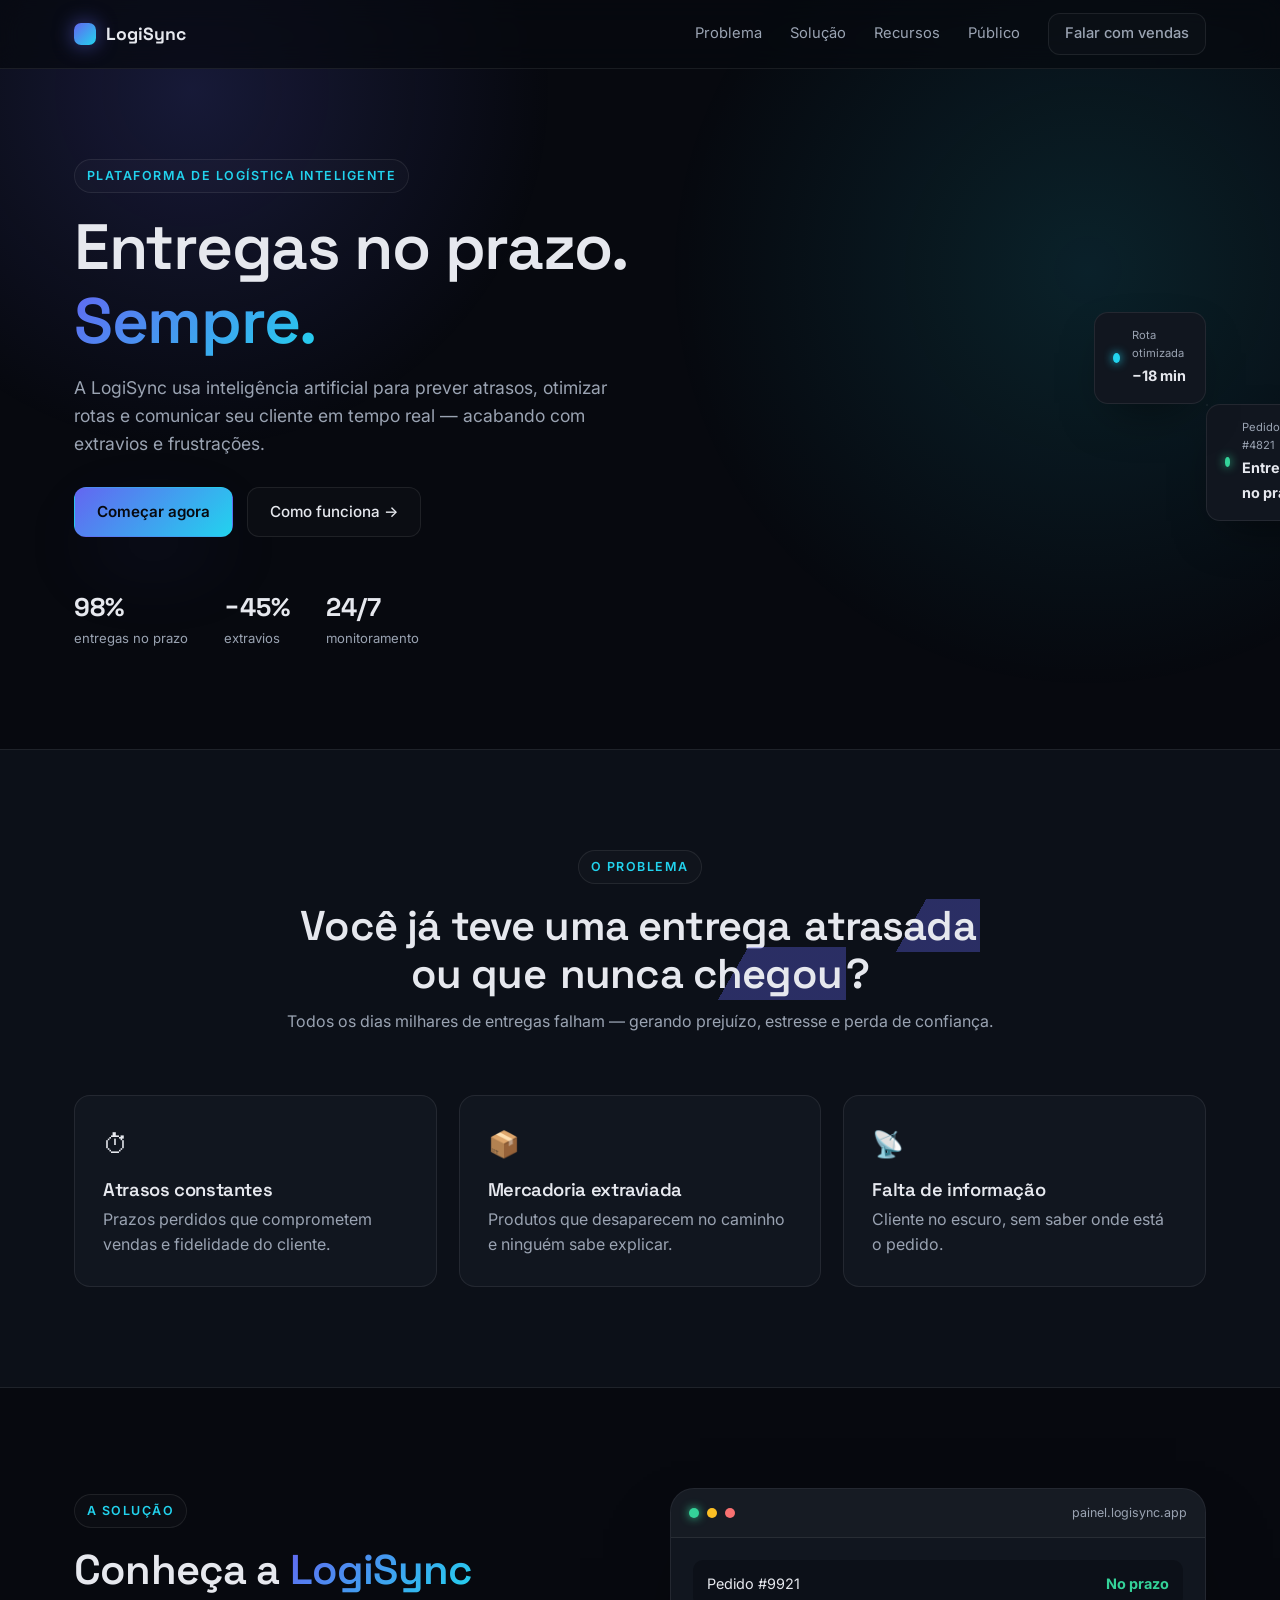
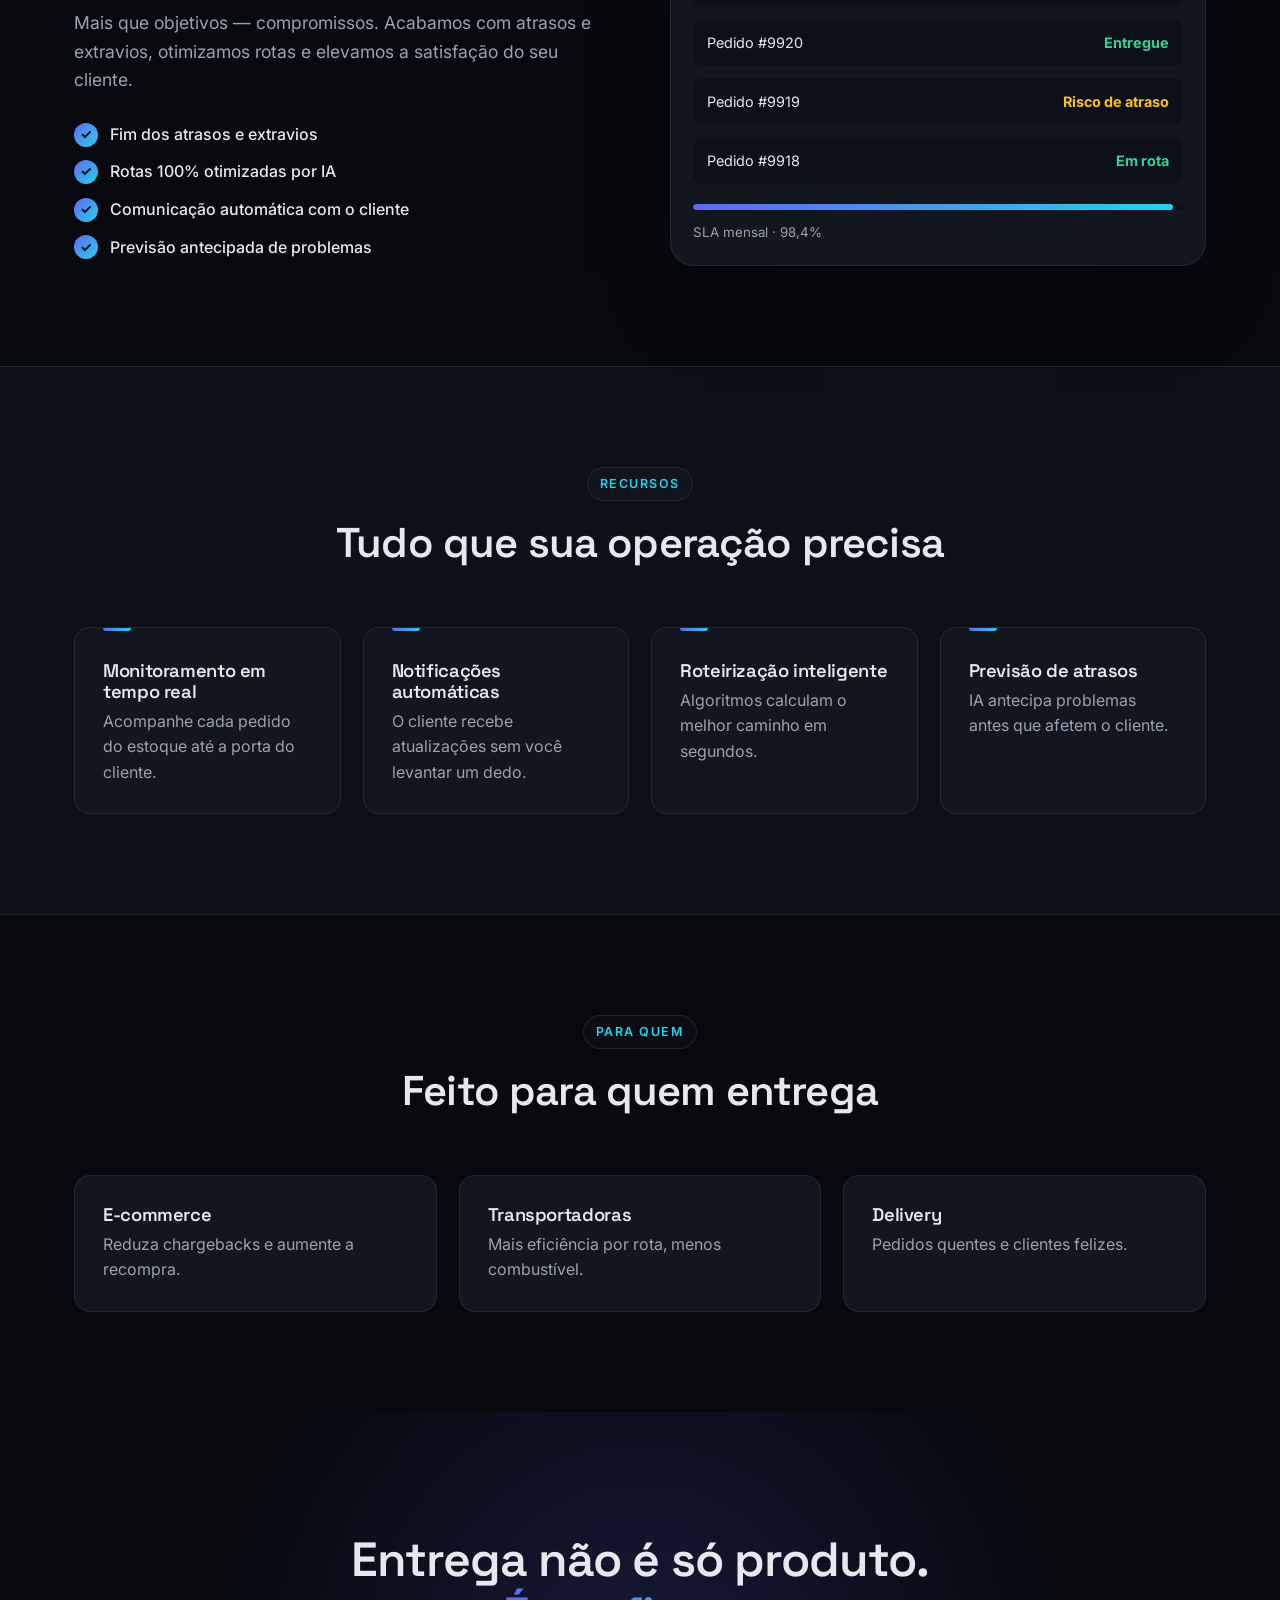
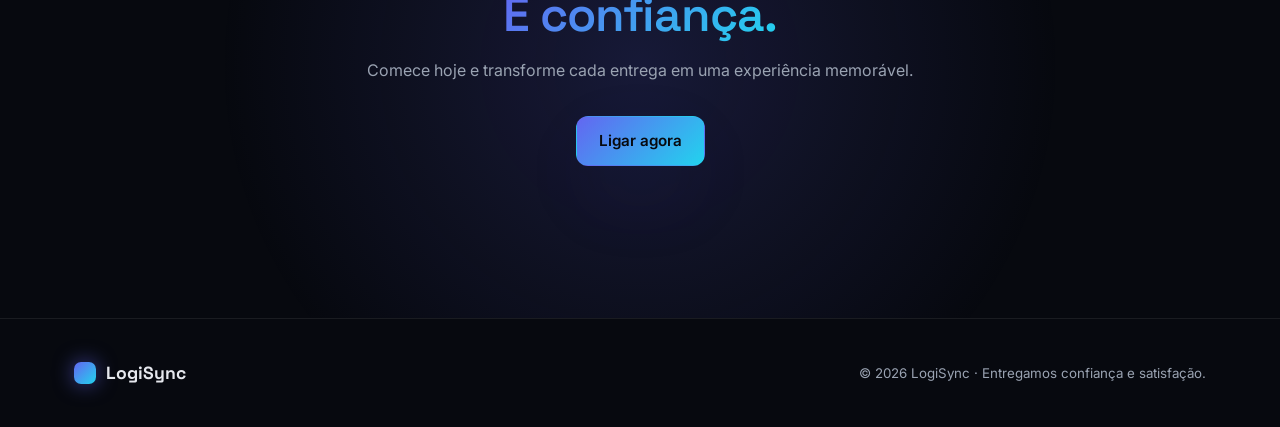
==== index.html @ 715f3637 "Trabalho do Dacio" ====
<!DOCTYPE html>
<html lang="pt-BR">
<head>
<meta charset="UTF-8" />
<meta name="viewport" content="width=device-width, initial-scale=1.0" />
<title>LogiSync — Entregas com confiança e satisfação</title>
<meta name="description" content="LogiSync usa IA para prever atrasos, otimizar rotas e manter você informado em tempo real. Entregamos mais que produtos: entregamos confiança." />
<link rel="preconnect" href="https://fonts.googleapis.com">
<link rel="preconnect" href="https://fonts.gstatic.com" crossorigin>
<link href="https://fonts.googleapis.com/css2?family=Inter:wght@400;500;600&family=Space+Grotesk:wght@500;600;700&display=swap" rel="stylesheet">
<link rel="stylesheet" href="styles.css" />
</head>
<body>
  <header class="nav">
    <div class="container nav__inner">
      <a href="#" class="logo">
        <span class="logo__mark"></span>
        <span>LogiSync</span>
      </a>
      <nav class="nav__links">
        <a href="#problema">Problema</a>
        <a href="#solucao">Solução</a>
        <a href="#recursos">Recursos</a>
        <a href="#publico">Público</a>
        <a href="#contato" class="btn btn--ghost">Falar com vendas</a>
      </nav>
    </div>
  </header>

  <main>
    <section class="hero">
      <div class="container hero__grid">
        <div class="hero__content reveal">
          <span class="eyebrow">Plataforma de logística inteligente</span>
          <h1>Entregas no prazo. <span class="gradient-text">Sempre.</span></h1>
          <p class="lead">A LogiSync usa inteligência artificial para prever atrasos, otimizar rotas e comunicar seu cliente em tempo real — acabando com extravios e frustrações.</p>
          <div class="hero__cta">
            <a href="#contato" class="btn btn--primary">Começar agora</a>
            <a href="#solucao" class="btn btn--ghost">Como funciona →</a>
          </div>
          <div class="hero__stats">
            <div><strong>98%</strong><span>entregas no prazo</span></div>
            <div><strong>−45%</strong><span>extravios</span></div>
            <div><strong>24/7</strong><span>monitoramento</span></div>
          </div>
        </div>
        <div class="hero__visual reveal">
          <div class="card-float card-float--1">
            <div class="dot dot--green"></div>
            <div>
              <small>Pedido #4821</small>
              <strong>Entregue no prazo</strong>
            </div>
          </div>
          <div class="card-float card-float--2">
            <div class="dot dot--blue pulse"></div>
            <div>
              <small>Rota otimizada</small>
              <strong>−18 min</strong>
            </div>
          </div>
          <div class="map">
            <svg viewBox="0 0 400 400" aria-hidden="true">
              <defs>
                <linearGradient id="rg" x1="0" x2="1">
                  <stop offset="0" stop-color="#6366f1"/>
                  <stop offset="1" stop-color="#22d3ee"/>
                </linearGradient>
              </defs>
              <path d="M40 320 Q120 260 180 280 T360 80" fill="none" stroke="url(#rg)" stroke-width="3" stroke-dasharray="6 6"/>
              <circle cx="40" cy="320" r="8" fill="#22d3ee"/>
              <circle cx="360" cy="80" r="10" fill="#6366f1"/>
              <circle cx="180" cy="280" r="6" fill="#f1f5f9"/>
            </svg>
          </div>
        </div>
      </div>
    </section>

    <section id="problema" class="section section--alt">
      <div class="container">
        <div class="section__head reveal">
          <span class="eyebrow">O problema</span>
          <h2>Você já teve uma entrega <em>atrasada</em> ou que <em>nunca chegou</em>?</h2>
          <p>Todos os dias milhares de entregas falham — gerando prejuízo, estresse e perda de confiança.</p>
        </div>
        <div class="grid grid--3">
          <article class="tile reveal">
            <div class="tile__icon">⏱</div>
            <h3>Atrasos constantes</h3>
            <p>Prazos perdidos que comprometem vendas e fidelidade do cliente.</p>
          </article>
          <article class="tile reveal">
            <div class="tile__icon">📦</div>
            <h3>Mercadoria extraviada</h3>
            <p>Produtos que desaparecem no caminho e ninguém sabe explicar.</p>
          </article>
          <article class="tile reveal">
            <div class="tile__icon">📡</div>
            <h3>Falta de informação</h3>
            <p>Cliente no escuro, sem saber onde está o pedido.</p>
          </article>
        </div>
      </div>
    </section>

    <section id="solucao" class="section">
      <div class="container solution">
        <div class="reveal">
          <span class="eyebrow">A solução</span>
          <h2>Conheça a <span class="gradient-text">LogiSync</span></h2>
          <p class="lead">Mais que objetivos — compromissos. Acabamos com atrasos e extravios, otimizamos rotas e elevamos a satisfação do seu cliente.</p>
          <ul class="checklist">
            <li>Fim dos atrasos e extravios</li>
            <li>Rotas 100% otimizadas por IA</li>
            <li>Comunicação automática com o cliente</li>
            <li>Previsão antecipada de problemas</li>
          </ul>
        </div>
        <div class="solution__panel reveal">
          <div class="panel-header">
            <span class="dot dot--green"></span>
            <span class="dot dot--yellow"></span>
            <span class="dot dot--red"></span>
            <small>painel.logisync.app</small>
          </div>
          <div class="panel-body">
            <div class="panel-row"><span>Pedido #9921</span><b class="ok">No prazo</b></div>
            <div class="panel-row"><span>Pedido #9920</span><b class="ok">Entregue</b></div>
            <div class="panel-row"><span>Pedido #9919</span><b class="warn">Risco de atraso</b></div>
            <div class="panel-row"><span>Pedido #9918</span><b class="ok">Em rota</b></div>
            <div class="panel-bar"><div class="panel-bar__fill"></div></div>
            <small class="panel-foot">SLA mensal · 98,4%</small>
          </div>
        </div>
      </div>
    </section>

    <section id="recursos" class="section section--alt">
      <div class="container">
        <div class="section__head reveal">
          <span class="eyebrow">Recursos</span>
          <h2>Tudo que sua operação precisa</h2>
        </div>
        <div class="grid grid--4">
          <article class="feature reveal">
            <h3>Monitoramento em tempo real</h3>
            <p>Acompanhe cada pedido do estoque até a porta do cliente.</p>
          </article>
          <article class="feature reveal">
            <h3>Notificações automáticas</h3>
            <p>O cliente recebe atualizações sem você levantar um dedo.</p>
          </article>
          <article class="feature reveal">
            <h3>Roteirização inteligente</h3>
            <p>Algoritmos calculam o melhor caminho em segundos.</p>
          </article>
          <article class="feature reveal">
            <h3>Previsão de atrasos</h3>
            <p>IA antecipa problemas antes que afetem o cliente.</p>
          </article>
        </div>
      </div>
    </section>

    <section id="publico" class="section">
      <div class="container">
        <div class="section__head reveal">
          <span class="eyebrow">Para quem</span>
          <h2>Feito para quem entrega</h2>
        </div>
        <div class="grid grid--3">
          <div class="audience reveal"><h3>E-commerce</h3><p>Reduza chargebacks e aumente a recompra.</p></div>
          <div class="audience reveal"><h3>Transportadoras</h3><p>Mais eficiência por rota, menos combustível.</p></div>
          <div class="audience reveal"><h3>Delivery</h3><p>Pedidos quentes e clientes felizes.</p></div>
        </div>
      </div>
    </section>

    <section id="contato" class="cta">
      <div class="container cta__inner reveal">
        <h2>Entrega não é só produto.<br/><span class="gradient-text">É confiança.</span></h2>
        <p>Comece hoje e transforme cada entrega em uma experiência memorável.</p>
        <a href="https://wa.me/5544988320426" class="btn btn--primary">Ligar agora</a>
        <small id="formMsg" class="form-msg"></small>
      </div>
    </section>
  </main>

  <footer class="footer">
    <div class="container footer__inner">
      <div class="logo"><span class="logo__mark"></span><span>LogiSync</span></div>
      <small>© 2026 LogiSync · Entregamos confiança e satisfação.</small>
    </div>
  </footer>

  <script src="script.js"></script>
</body>
</html>
---- styles.css ----
:root {
  --bg: #07090f;
  --bg-soft: #0c1018;
  --surface: #11161f;
  --border: rgba(255,255,255,0.08);
  --text: #e6e8ee;
  --text-muted: #9aa3b2;
  --primary: #6366f1;
  --primary-2: #22d3ee;
  --success: #34d399;
  --warn: #fbbf24;
  --danger: #f87171;
  --grad: linear-gradient(135deg, #6366f1 0%, #22d3ee 100%);
  --shadow-lg: 0 30px 80px -20px rgba(99,102,241,0.35);
  --radius: 16px;
  --radius-lg: 24px;
}

* { box-sizing: border-box; margin: 0; padding: 0; }
html { scroll-behavior: smooth; }
body {
  font-family: 'Inter', system-ui, sans-serif;
  background: var(--bg);
  color: var(--text);
  line-height: 1.6;
  -webkit-font-smoothing: antialiased;
  overflow-x: hidden;
}
body::before {
  content: ""; position: fixed; inset: 0; z-index: -1; pointer-events: none;
  background:
    radial-gradient(600px circle at 15% 10%, rgba(99,102,241,0.18), transparent 60%),
    radial-gradient(700px circle at 85% 30%, rgba(34,211,238,0.12), transparent 60%);
}

.container { max-width: 1180px; margin: 0 auto; padding: 0 24px; }

h1, h2, h3 { font-family: 'Space Grotesk', sans-serif; font-weight: 600; letter-spacing: -0.02em; line-height: 1.15; }
h1 { font-size: clamp(2.4rem, 5.5vw, 4rem); }
h2 { font-size: clamp(1.8rem, 3.6vw, 2.6rem); margin-bottom: 0.5rem; }
h3 { font-size: 1.15rem; margin-bottom: 0.4rem; }
p { color: var(--text-muted); }
em { font-style: normal; background: linear-gradient(120deg, transparent 60%, rgba(99,102,241,0.35) 60%); padding: 0 4px; }

.gradient-text {
  background: var(--grad); -webkit-background-clip: text; background-clip: text; color: transparent;
}

.eyebrow {
  display: inline-block; font-size: 0.78rem; font-weight: 600; letter-spacing: 0.12em; text-transform: uppercase;
  color: var(--primary-2); padding: 6px 12px; border: 1px solid var(--border); border-radius: 999px; margin-bottom: 18px;
  background: rgba(255,255,255,0.02);
}

.lead { font-size: 1.1rem; color: var(--text-muted); margin: 1rem 0 1.75rem; max-width: 540px; }

/* Buttons */
.btn {
  display: inline-flex; align-items: center; gap: 8px; padding: 12px 22px;
  border-radius: 12px; font-weight: 500; font-size: 0.95rem; text-decoration: none;
  border: 1px solid transparent; cursor: pointer; transition: all .25s ease;
  font-family: inherit;
}
.btn--primary { background: var(--grad); color: #07090f; font-weight: 600; box-shadow: var(--shadow-lg); }
.btn--primary:hover { transform: translateY(-2px); box-shadow: 0 35px 90px -20px rgba(99,102,241,0.55); }
.btn--ghost { color: var(--text); border-color: var(--border); background: rgba(255,255,255,0.02); }
.btn--ghost:hover { border-color: var(--primary); color: var(--primary-2); }

/* Nav */
.nav {
  position: sticky; top: 0; z-index: 50;
  backdrop-filter: blur(14px); -webkit-backdrop-filter: blur(14px);
  background: rgba(7,9,15,0.7); border-bottom: 1px solid var(--border);
}
.nav__inner { display: flex; align-items: center; justify-content: space-between; height: 68px; }
.logo { display: flex; align-items: center; gap: 10px; font-family: 'Space Grotesk', sans-serif; font-weight: 700; color: var(--text); text-decoration: none; font-size: 1.1rem; }
.logo__mark { width: 22px; height: 22px; border-radius: 7px; background: var(--grad); box-shadow: 0 0 20px rgba(99,102,241,0.6); }
.nav__links { display: flex; align-items: center; gap: 28px; }
.nav__links a { color: var(--text-muted); text-decoration: none; font-size: 0.92rem; transition: color .2s; }
.nav__links a:hover { color: var(--text); }
.nav__links .btn { padding: 8px 16px; }
@media (max-width: 760px) { .nav__links a:not(.btn) { display: none; } }

/* Hero */
.hero { padding: 90px 0 100px; }
.hero__grid { display: grid; grid-template-columns: 1.1fr 1fr; gap: 60px; align-items: center; }
.hero__cta { display: flex; gap: 14px; flex-wrap: wrap; margin-bottom: 50px; }
.hero__stats { display: flex; gap: 36px; flex-wrap: wrap; }
.hero__stats > div { display: flex; flex-direction: column; }
.hero__stats strong { font-family: 'Space Grotesk', sans-serif; font-size: 1.6rem; color: var(--text); }
.hero__stats span { font-size: 0.82rem; color: var(--text-muted); }

.hero__visual { position: relative; aspect-ratio: 1; max-width: 460px; margin-left: auto; }
.map {
  position: absolute; inset: 0; border-radius: var(--radius-lg);
  background: linear-gradient(160deg, rgba(99,102,241,0.08), rgba(34,211,238,0.04));
  border: 1px solid var(--border); overflow: hidden;
  display: grid; place-items: center;
}
.map svg { width: 88%; height: 88%; }
.card-float {
  position: absolute; z-index: 2; display: flex; align-items: center; gap: 12px;
  background: var(--surface); border: 1px solid var(--border); padding: 14px 18px;
  border-radius: 14px; box-shadow: 0 20px 50px -20px rgba(0,0,0,0.6);
  animation: float 5s ease-in-out infinite;
}
.card-float small { display: block; font-size: 0.7rem; color: var(--text-muted); }
.card-float strong { font-size: 0.9rem; }
.card-float--1 { top: 8%; left: -8%; animation-delay: 0s; }
.card-float--2 { bottom: 12%; right: -6%; animation-delay: 1.5s; }
@keyframes float { 0%,100%{transform:translateY(0)} 50%{transform:translateY(-10px)} }

.dot { width: 10px; height: 10px; border-radius: 50%; display: inline-block; }
.dot--green { background: var(--success); box-shadow: 0 0 10px var(--success); }
.dot--blue { background: var(--primary-2); box-shadow: 0 0 10px var(--primary-2); }
.dot--yellow { background: var(--warn); }
.dot--red { background: var(--danger); }
.pulse { animation: pulse 2s infinite; }
@keyframes pulse { 0%{box-shadow:0 0 0 0 rgba(34,211,238,0.6)} 70%{box-shadow:0 0 0 12px rgba(34,211,238,0)} 100%{box-shadow:0 0 0 0 rgba(34,211,238,0)} }

@media (max-width: 880px) {
  .hero__grid { grid-template-columns: 1fr; }
  .hero__visual { margin: 0 auto; max-width: 360px; }
}

/* Sections */
.section { padding: 100px 0; }
.section--alt { background: var(--bg-soft); border-top: 1px solid var(--border); border-bottom: 1px solid var(--border); }
.section__head { text-align: center; max-width: 720px; margin: 0 auto 60px; }
.section__head p { margin-top: 12px; }

.grid { display: grid; gap: 22px; }
.grid--3 { grid-template-columns: repeat(3, 1fr); }
.grid--4 { grid-template-columns: repeat(4, 1fr); }
@media (max-width: 880px) { .grid--3, .grid--4 { grid-template-columns: 1fr 1fr; } }
@media (max-width: 560px) { .grid--3, .grid--4 { grid-template-columns: 1fr; } }

.tile, .feature, .audience {
  background: var(--surface); border: 1px solid var(--border); border-radius: var(--radius);
  padding: 28px; transition: all .3s ease; position: relative; overflow: hidden;
}
.tile:hover, .feature:hover, .audience:hover {
  transform: translateY(-4px); border-color: rgba(99,102,241,0.4);
  box-shadow: 0 20px 50px -25px rgba(99,102,241,0.4);
}
.tile__icon { font-size: 1.6rem; margin-bottom: 14px; }
.feature { padding-top: 32px; }
.feature::before {
  content: ""; position: absolute; top: 0; left: 28px; width: 28px; height: 3px;
  background: var(--grad); border-radius: 0 0 4px 4px;
}

/* Solution */
.solution { display: grid; grid-template-columns: 1fr 1fr; gap: 60px; align-items: center; }
@media (max-width: 880px) { .solution { grid-template-columns: 1fr; } }
.checklist { list-style: none; margin-top: 24px; display: grid; gap: 12px; }
.checklist li {
  display: flex; align-items: center; gap: 12px; color: var(--text); font-weight: 500;
}
.checklist li::before {
  content: "✓"; width: 24px; height: 24px; border-radius: 50%;
  background: var(--grad); color: #07090f; font-weight: 700;
  display: grid; place-items: center; font-size: 0.85rem;
}

.solution__panel {
  background: var(--surface); border: 1px solid var(--border);
  border-radius: var(--radius-lg); overflow: hidden;
  box-shadow: 0 40px 80px -30px rgba(0,0,0,0.6);
}
.panel-header {
  display: flex; align-items: center; gap: 8px; padding: 14px 18px;
  background: rgba(255,255,255,0.02); border-bottom: 1px solid var(--border);
}
.panel-header small { margin-left: auto; color: var(--text-muted); font-size: 0.78rem; }
.panel-body { padding: 22px; display: grid; gap: 12px; }
.panel-row { display: flex; justify-content: space-between; padding: 12px 14px;
  background: var(--bg-soft); border-radius: 10px; font-size: 0.9rem; }
.panel-row .ok { color: var(--success); }
.panel-row .warn { color: var(--warn); }
.panel-bar { height: 6px; background: var(--bg-soft); border-radius: 4px; overflow: hidden; margin-top: 8px; }
.panel-bar__fill { width: 0; height: 100%; background: var(--grad); border-radius: 4px; transition: width 2s ease; }
.panel-bar__fill.go { width: 98%; }
.panel-foot { color: var(--text-muted); }

/* CTA */
.cta { padding: 120px 0; text-align: center; position: relative; }
.cta::before {
  content: ""; position: absolute; inset: 0; z-index: -1;
  background: radial-gradient(600px circle at 50% 50%, rgba(99,102,241,0.18), transparent 70%);
}
.cta__inner { max-width: 640px; margin: 0 auto; }
.cta h2 { font-size: clamp(2rem, 4.5vw, 3rem); }
.cta p { margin: 16px 0 32px; }
.cta__form { display: flex; gap: 10px; max-width: 480px; margin: 0 auto; flex-wrap: wrap; }
.cta__form input {
  flex: 1; min-width: 220px; padding: 14px 18px; border-radius: 12px;
  background: var(--surface); border: 1px solid var(--border); color: var(--text);
  font-family: inherit; font-size: 0.95rem; outline: none; transition: border-color .2s;
}
.cta__form input:focus { border-color: var(--primary); }
.form-msg { display: block; margin-top: 14px; min-height: 18px; }
.form-msg.ok { color: var(--success); }
.form-msg.err { color: var(--danger); }

/* Footer */
.footer { padding: 40px 0; border-top: 1px solid var(--border); }
.footer__inner { display: flex; align-items: center; justify-content: space-between; flex-wrap: wrap; gap: 14px; }
.footer small { color: var(--text-muted); }

/* Reveal */
.reveal { opacity: 0; transform: translateY(24px); transition: opacity .8s ease, transform .8s ease; }
.reveal.in { opacity: 1; transform: none; }
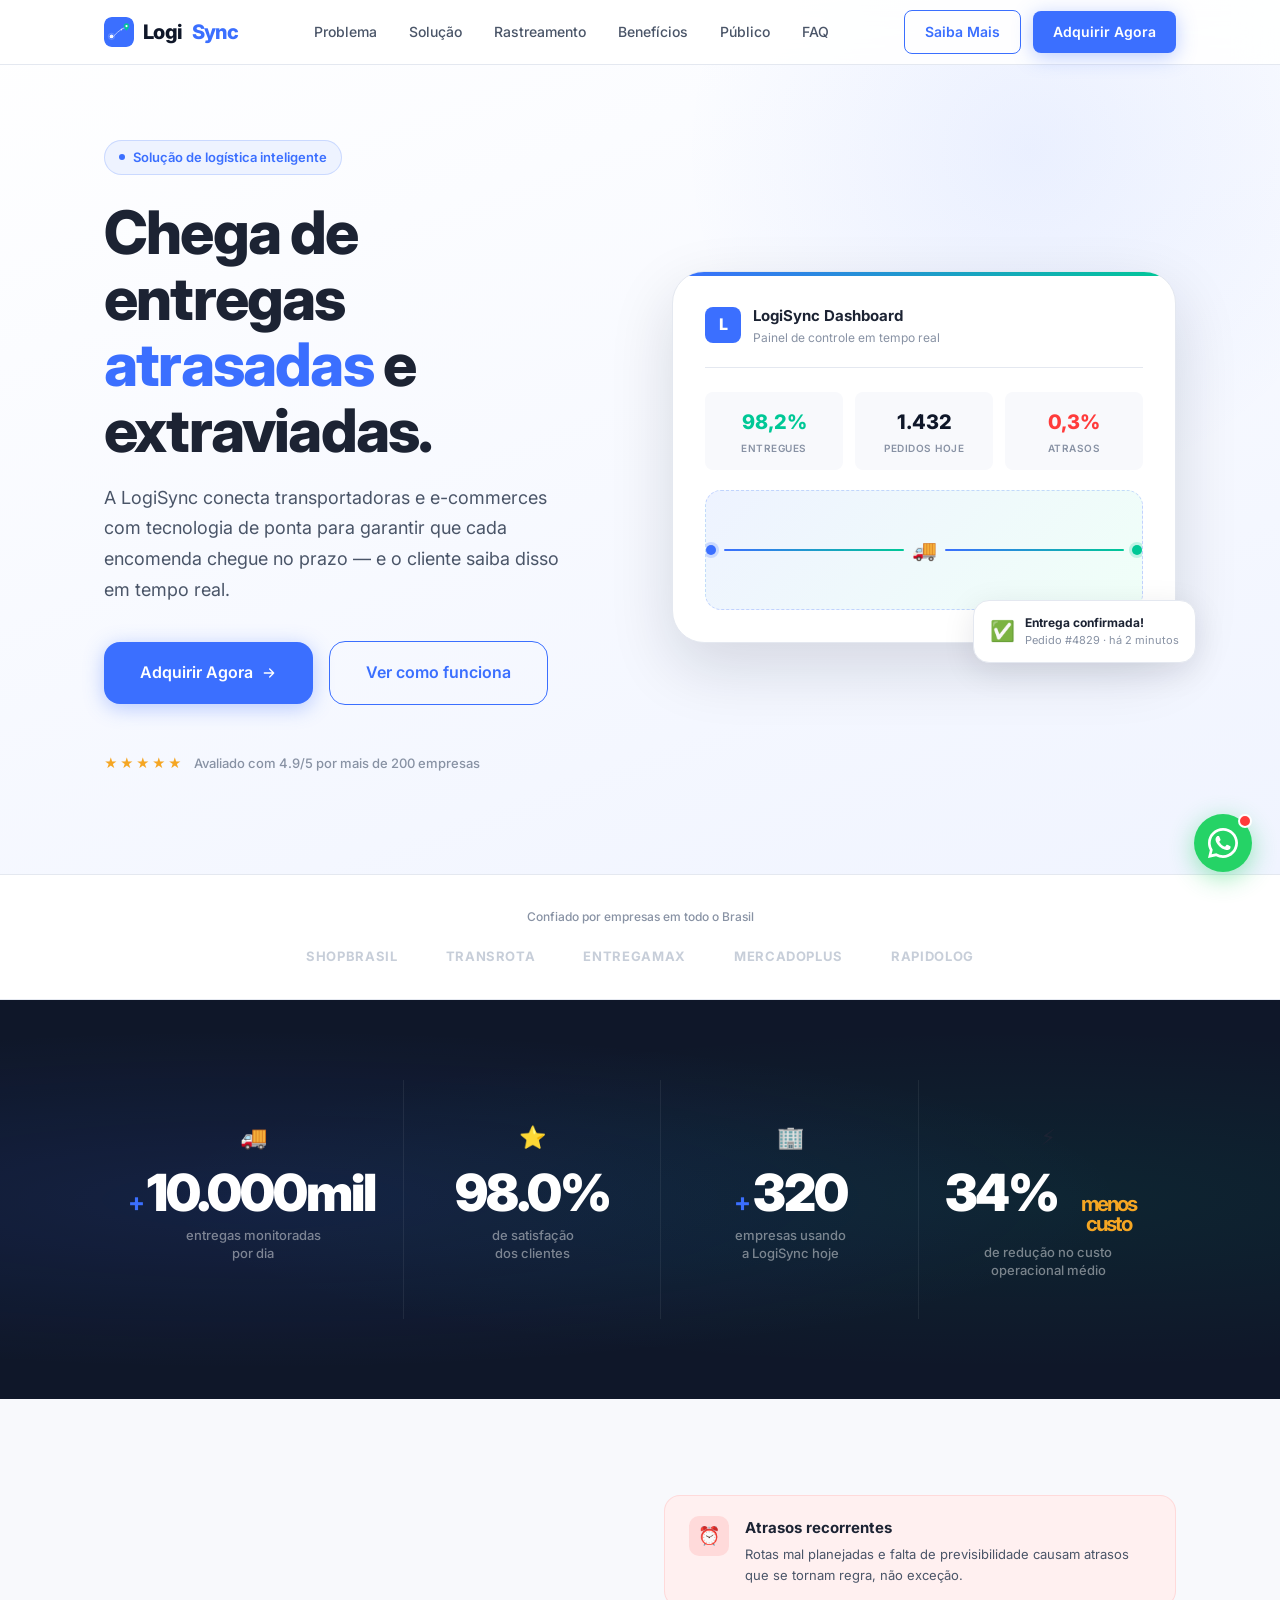
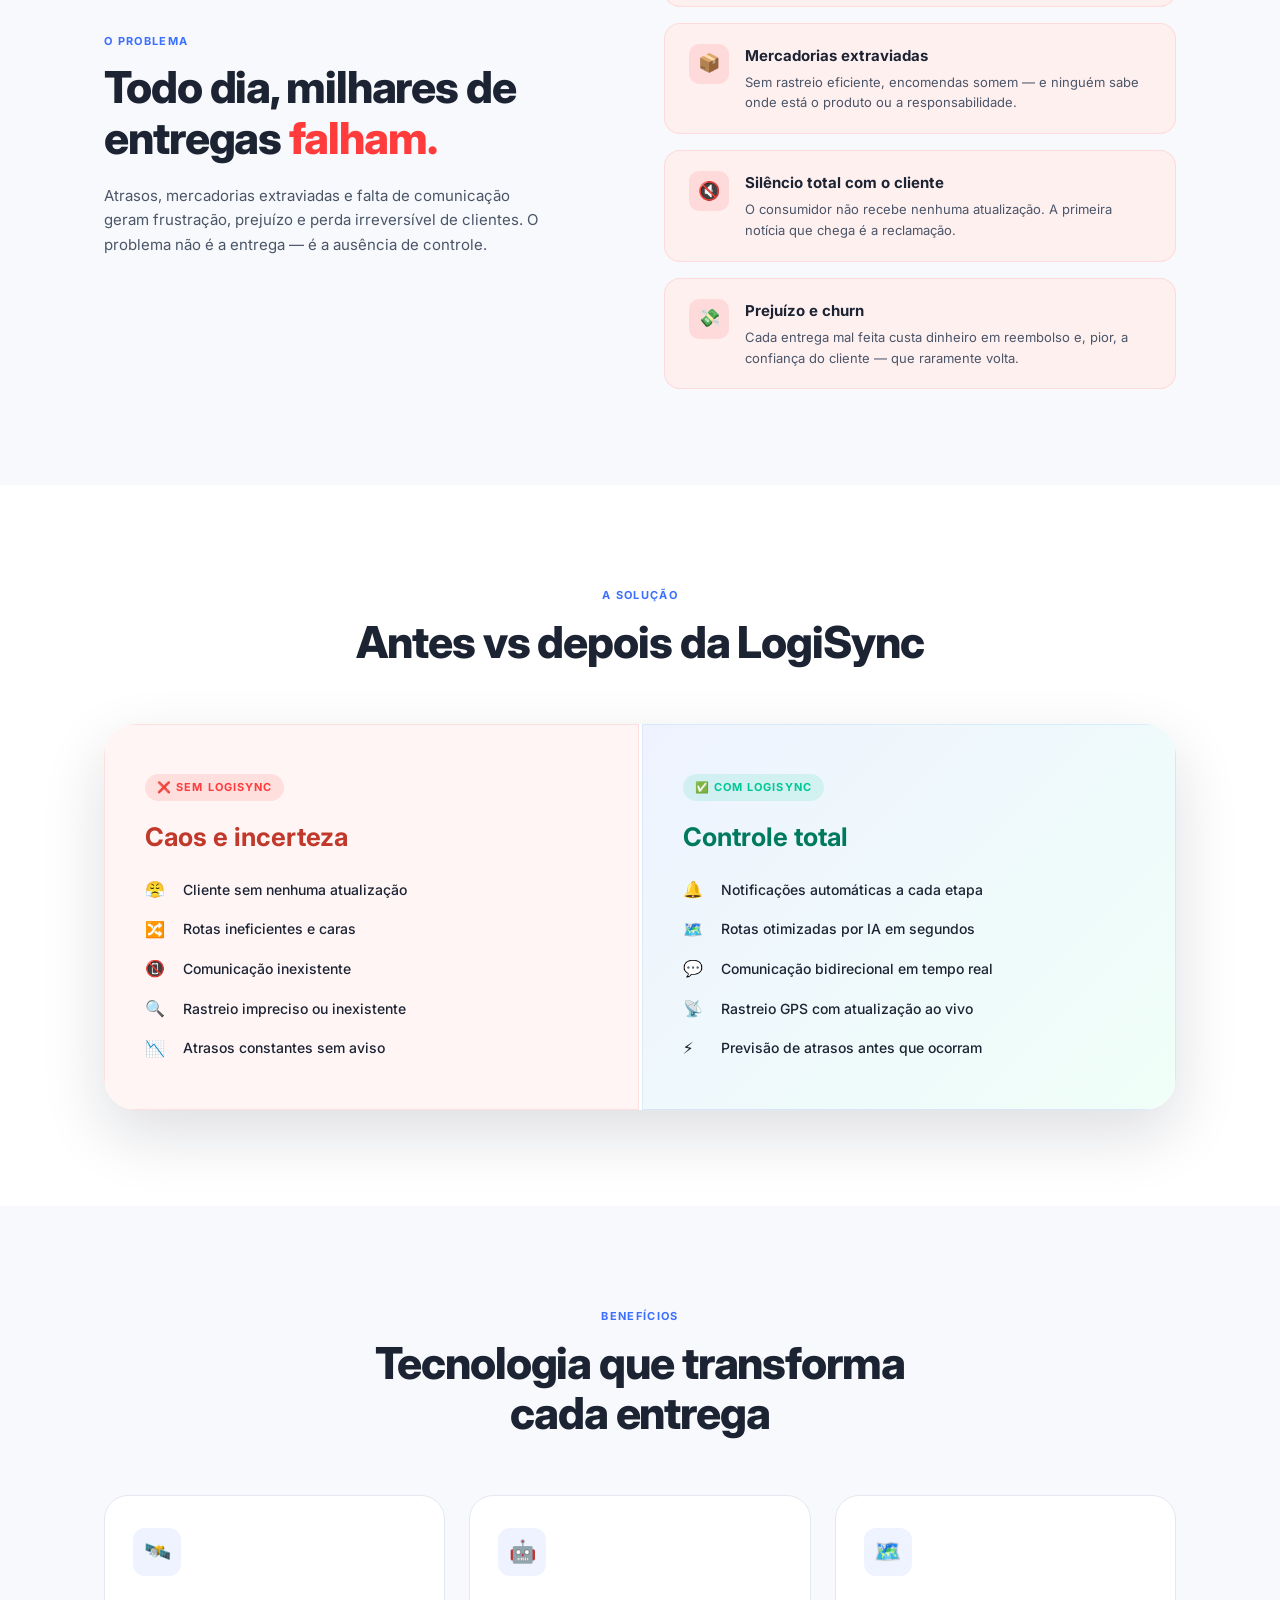
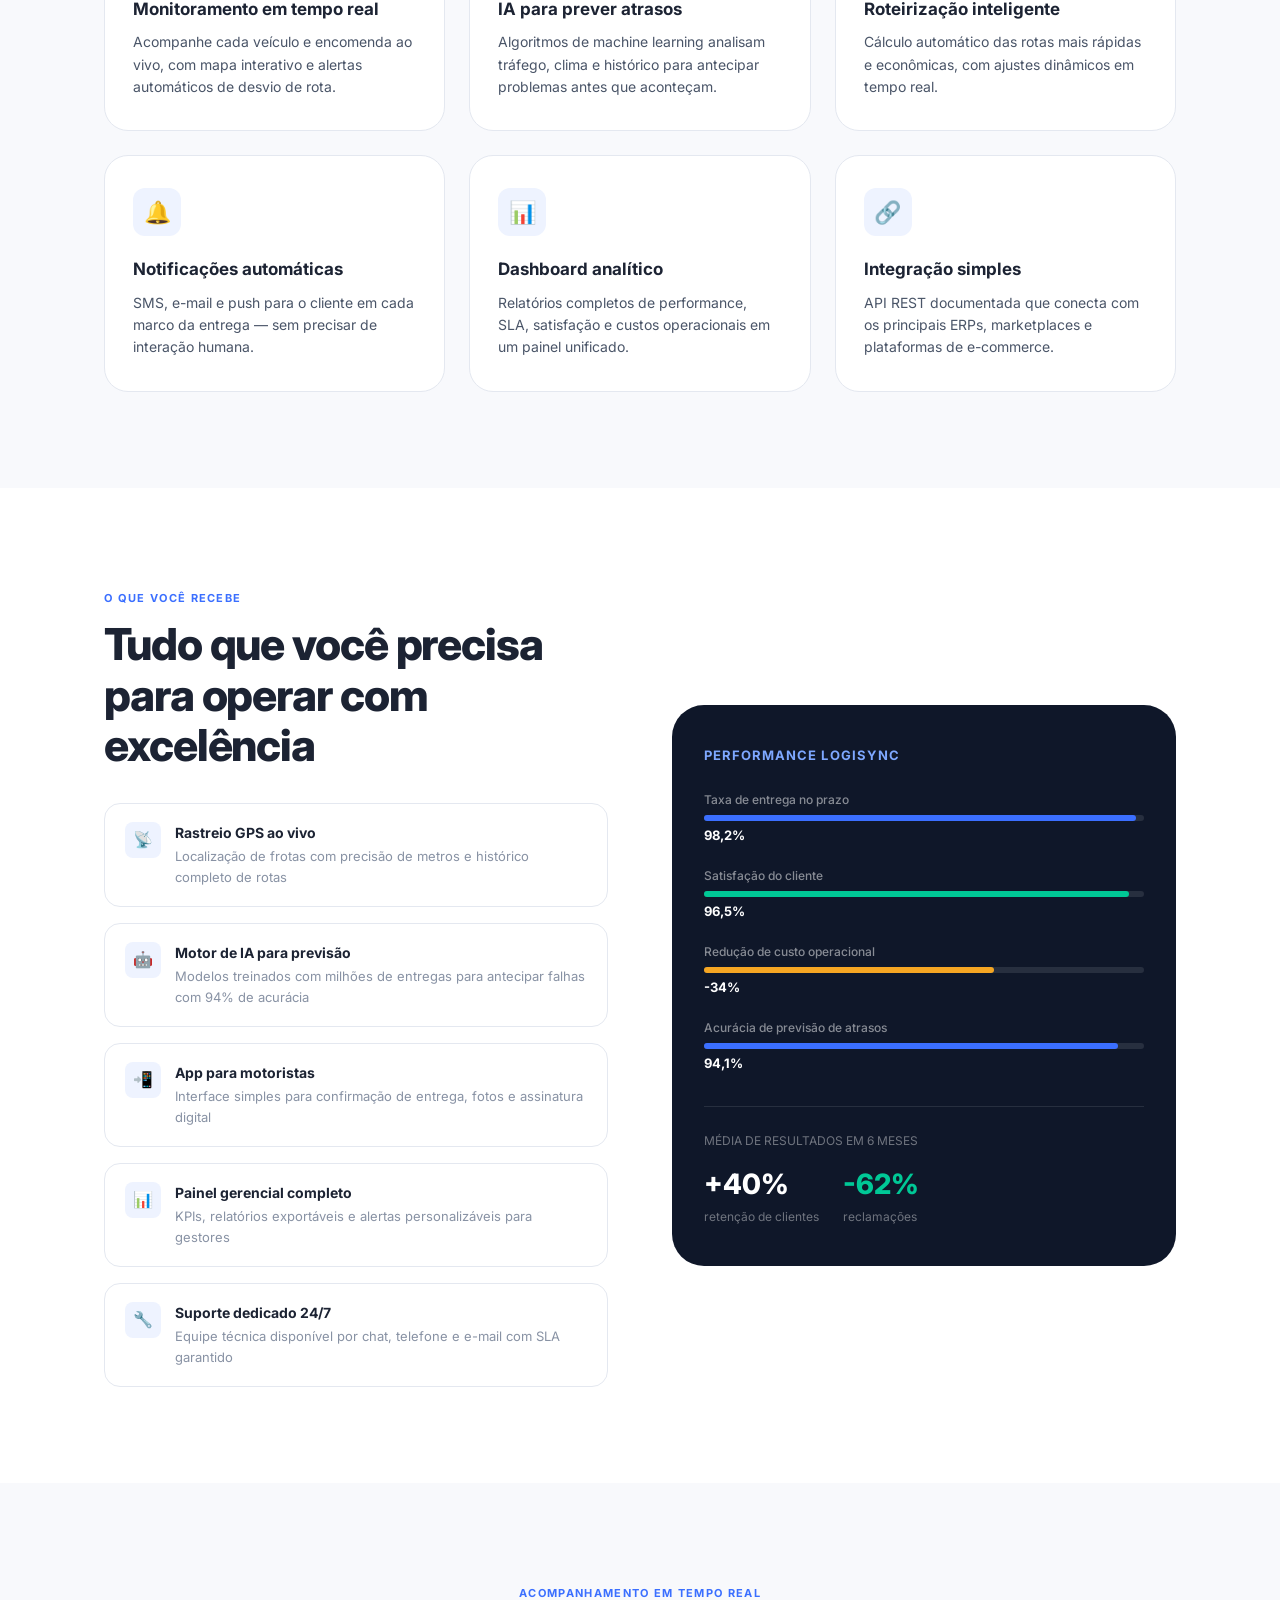
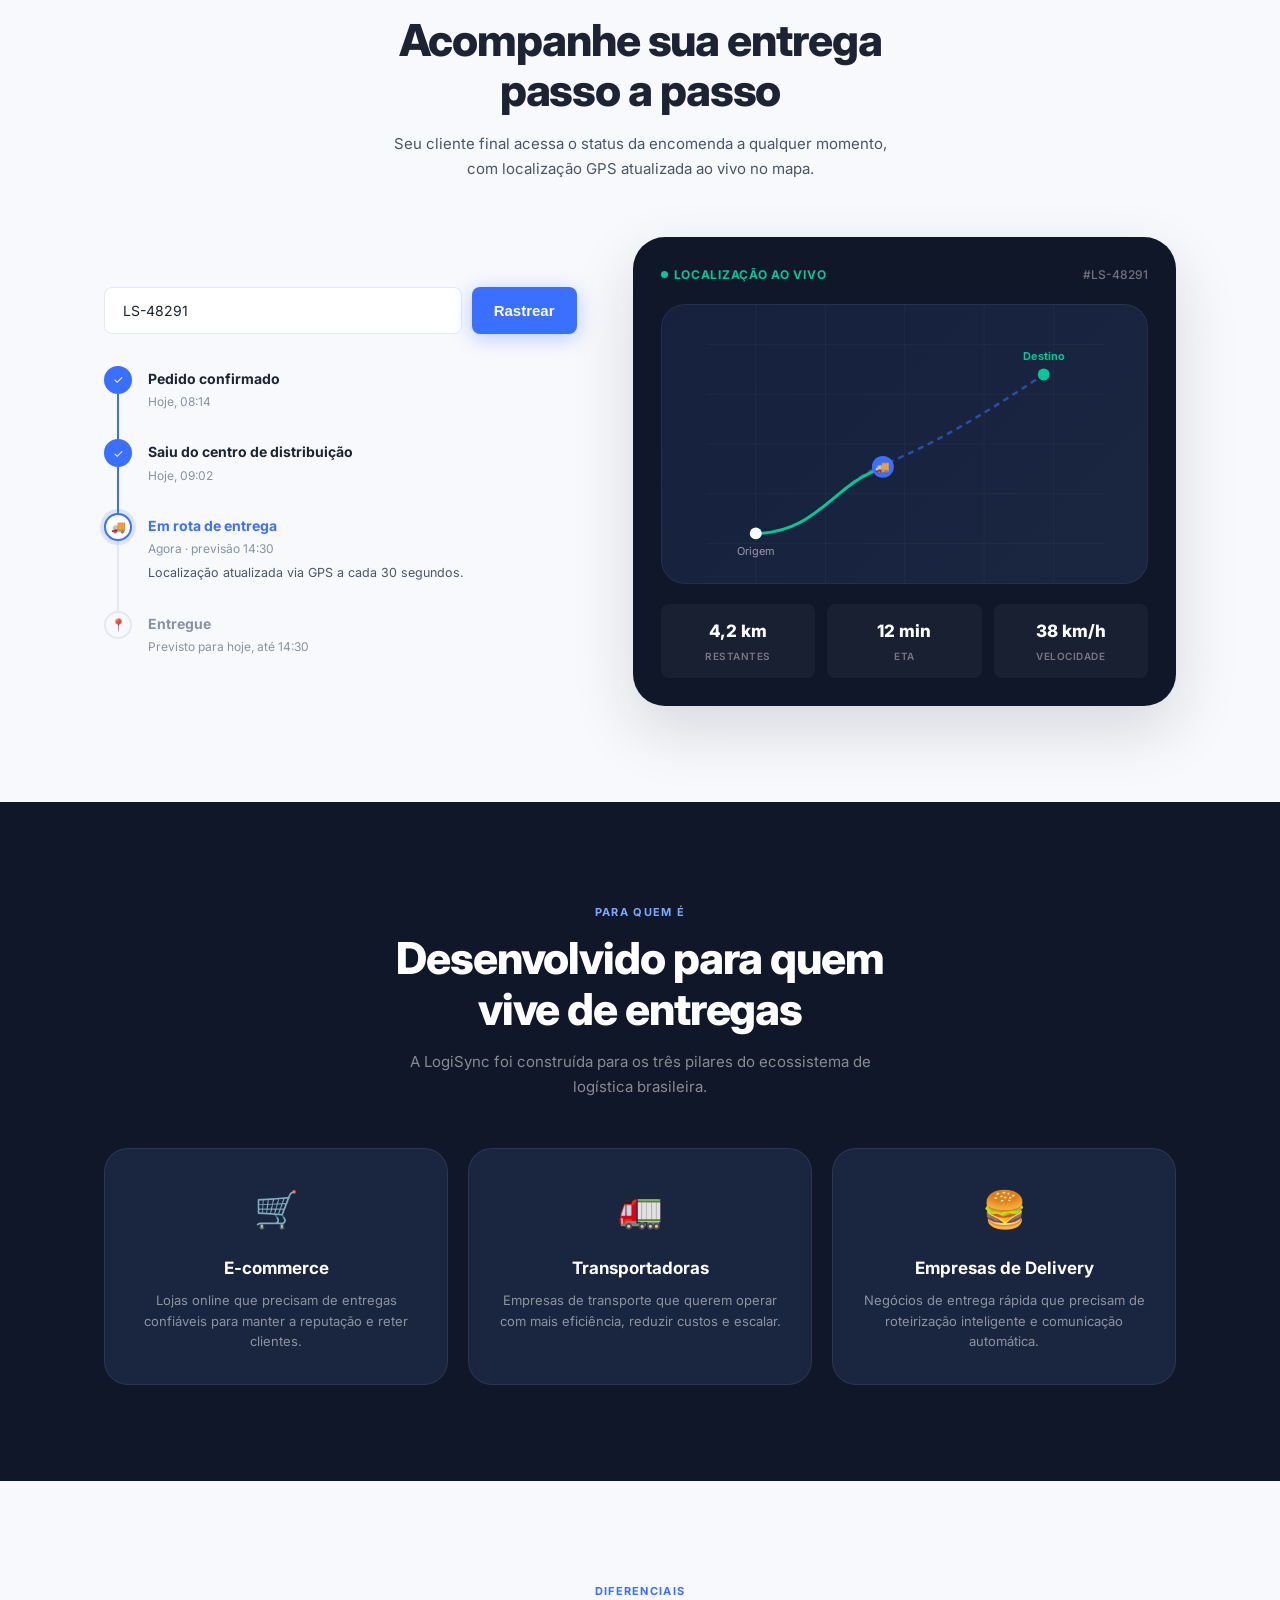
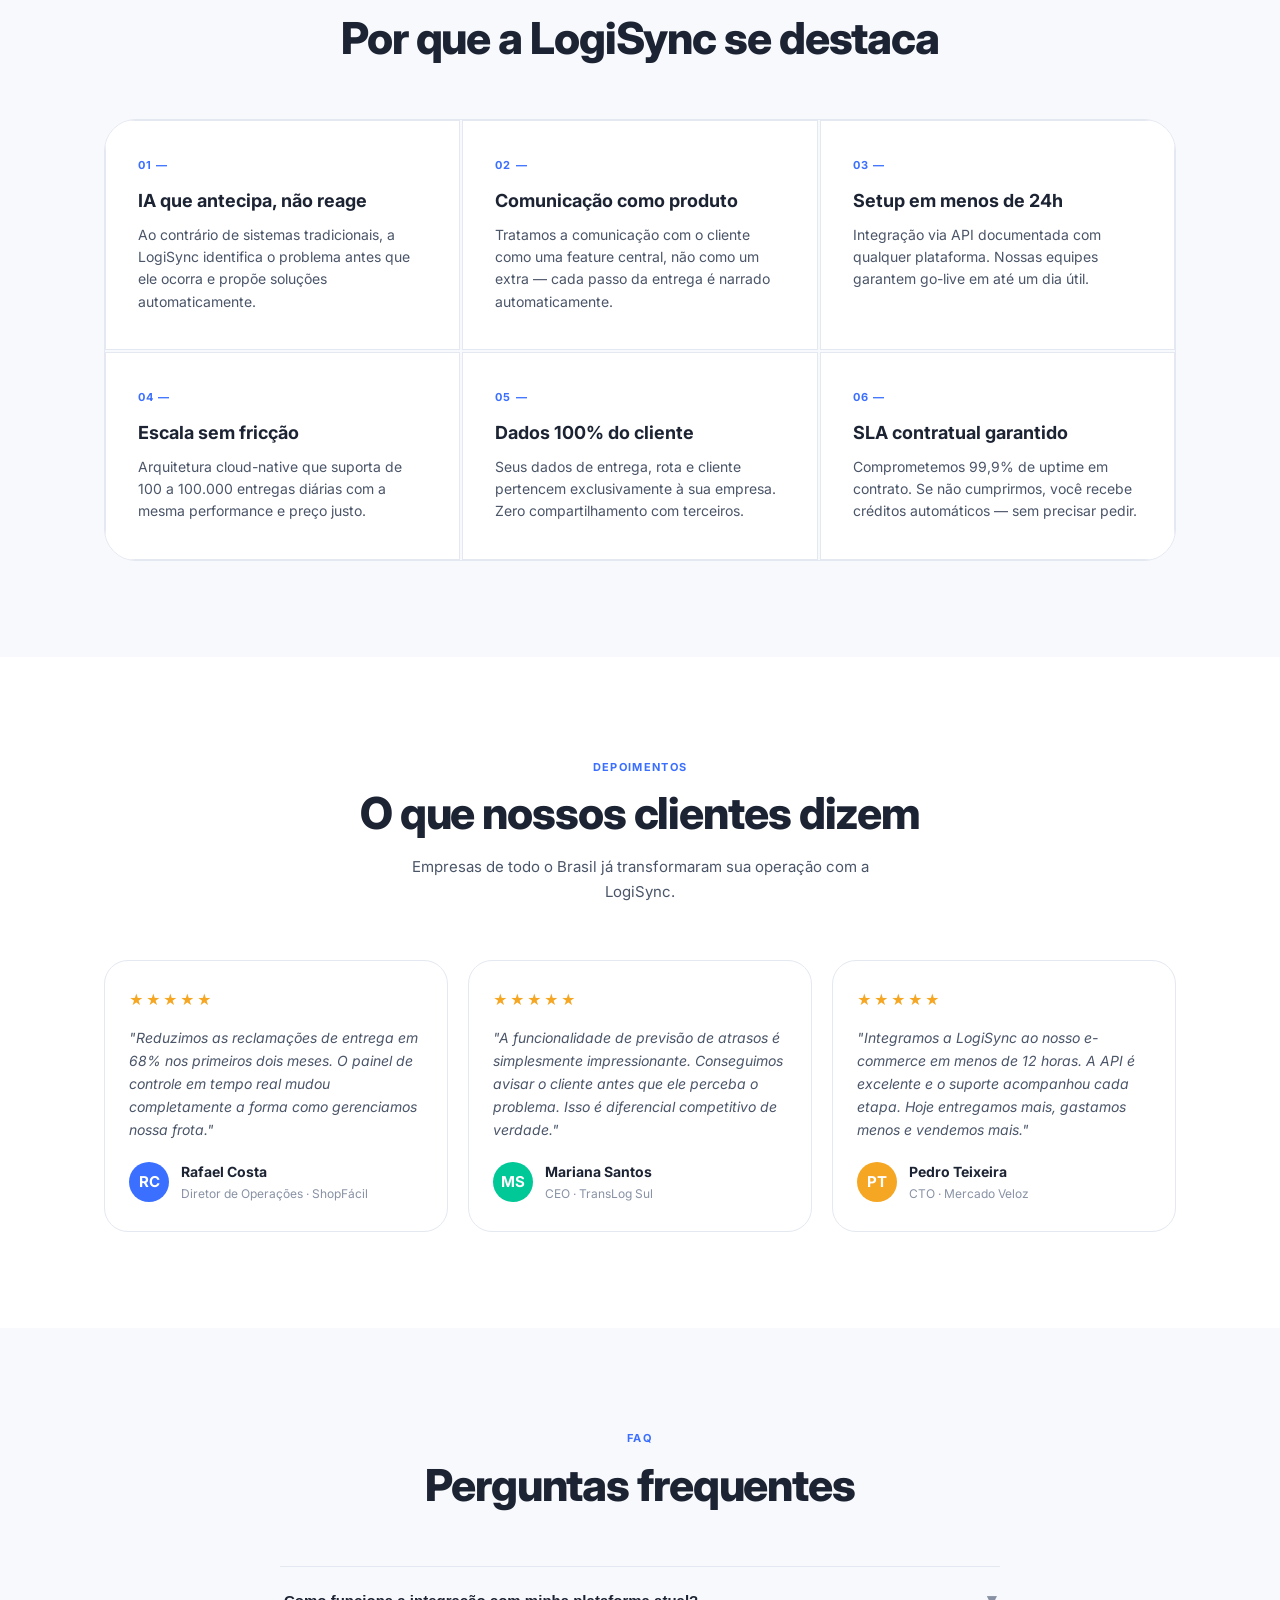
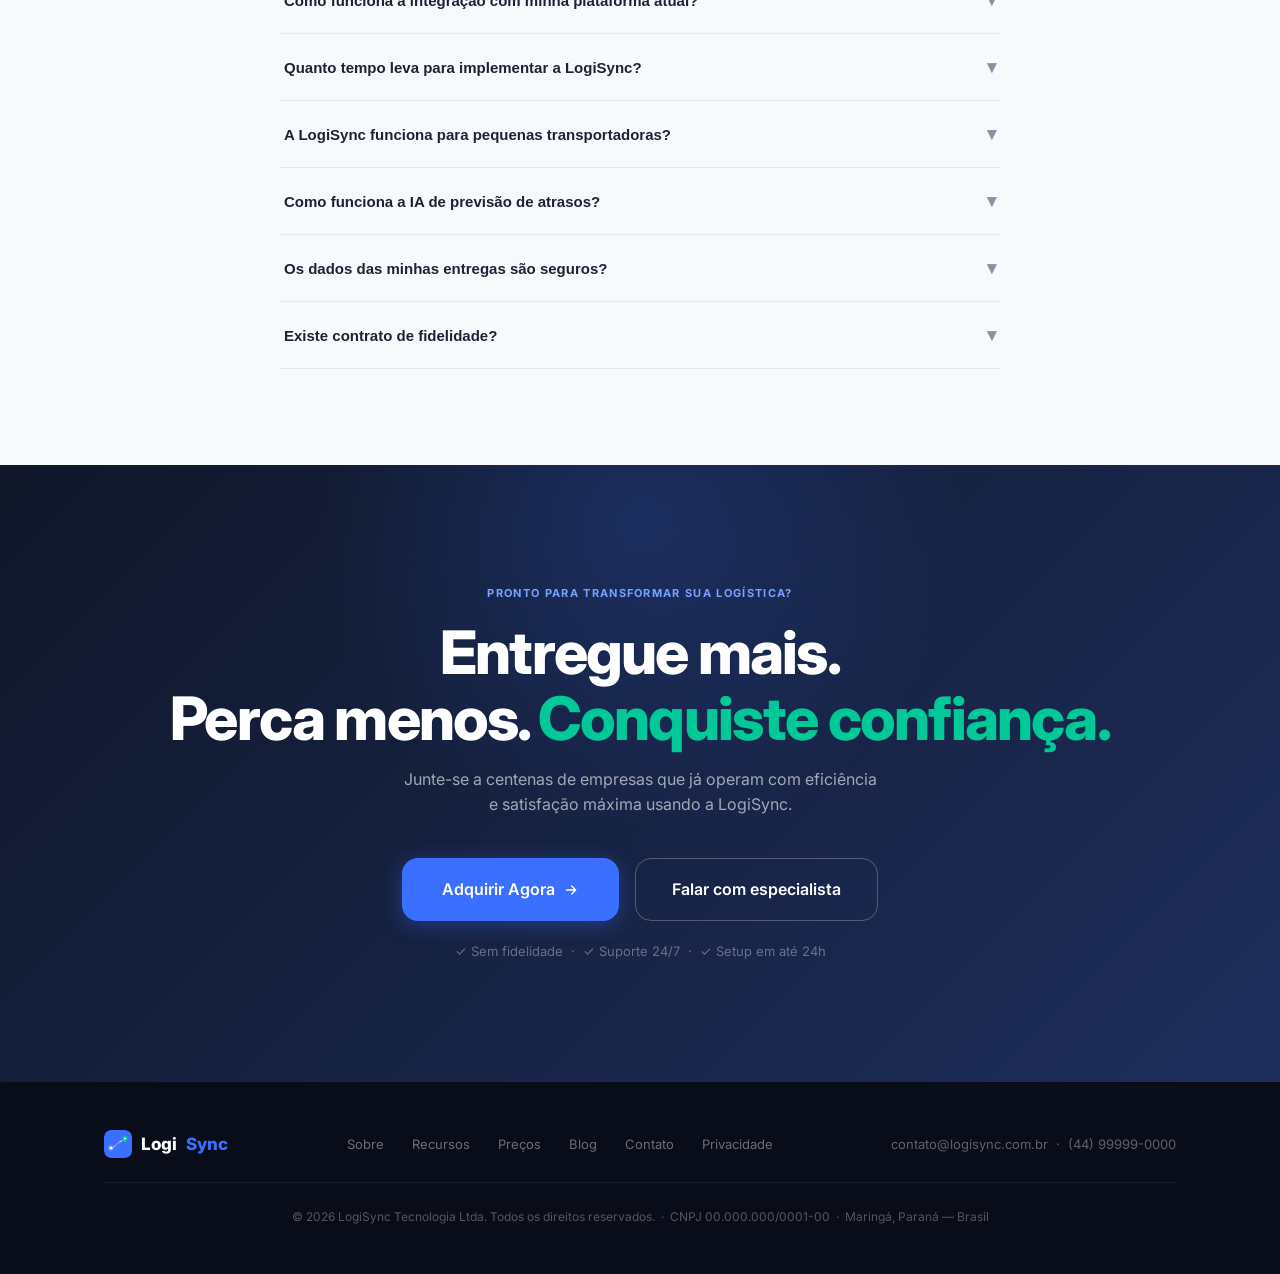
==== commit 4d8c850c: "Trabalho do Dácio" ====
--- a/index.html
+++ b/index.html
@@ -1,199 +1,1886 @@
 <!DOCTYPE html>
 <html lang="pt-BR">
 <head>
-<meta charset="UTF-8" />
-<meta name="viewport" content="width=device-width, initial-scale=1.0" />
-<title>LogiSync — Entregas com confiança e satisfação</title>
-<meta name="description" content="LogiSync usa IA para prever atrasos, otimizar rotas e manter você informado em tempo real. Entregamos mais que produtos: entregamos confiança." />
+<meta charset="UTF-8">
+<meta name="viewport" content="width=device-width, initial-scale=1.0">
+<title>LogiSync — Logística que Entrega Confiança</title>
 <link rel="preconnect" href="https://fonts.googleapis.com">
-<link rel="preconnect" href="https://fonts.gstatic.com" crossorigin>
-<link href="https://fonts.googleapis.com/css2?family=Inter:wght@400;500;600&family=Space+Grotesk:wght@500;600;700&display=swap" rel="stylesheet">
-<link rel="stylesheet" href="styles.css" />
+<link href="https://fonts.googleapis.com/css2?family=Inter:wght@300;400;500;600;700;800;900&display=swap" rel="stylesheet">
+<style>
+  /* ===== TOKENS ===== */
+  :root {
+    --navy:    #0F1729;
+    --navy-2:  #1A2540;
+    --navy-3:  #243054;
+    --blue:    #3B6FFF;
+    --blue-lt: #5585FF;
+    --blue-bg: #EEF3FF;
+    --red:     #FF3B3B;
+    --red-bg:  #FFF0F0;
+    --green:   #00C896;
+    --white:   #FFFFFF;
+    --off:     #F8F9FC;
+    --muted:   #8892A4;
+    --border:  #E4E8F0;
+    --text:    #1C2333;
+    --sub:     #4A5568;
+
+    --r-sm: 8px;
+    --r-md: 16px;
+    --r-lg: 24px;
+    --r-xl: 32px;
+
+    --shadow-sm: 0 2px 8px rgba(15,23,41,.06);
+    --shadow-md: 0 8px 32px rgba(15,23,41,.10);
+    --shadow-lg: 0 24px 64px rgba(15,23,41,.14);
+  }
+
+  /* ===== RESET ===== */
+  *, *::before, *::after { box-sizing: border-box; margin: 0; padding: 0; }
+  html { scroll-behavior: smooth; -webkit-text-size-adjust: 100%; }
+  body {
+    font-family: 'Inter', system-ui, sans-serif;
+    background: var(--white);
+    color: var(--text);
+    line-height: 1.6;
+    overflow-x: hidden;
+  }
+  img { display: block; max-width: 100%; }
+  a { text-decoration: none; color: inherit; }
+
+  /* ===== UTILS ===== */
+  .container { width: 100%; max-width: 1120px; margin: 0 auto; padding: 0 24px; }
+  .section { padding: 96px 0; }
+  .section--dark { background: var(--navy); color: var(--white); }
+  .section--off  { background: var(--off); }
+  .eyebrow {
+    display: inline-block;
+    font-size: 11px;
+    font-weight: 700;
+    letter-spacing: .12em;
+    text-transform: uppercase;
+    color: var(--blue);
+    margin-bottom: 12px;
+  }
+  .eyebrow--white { color: #7EA8FF; }
+  .heading-xl {
+    font-size: clamp(36px, 5vw, 60px);
+    font-weight: 800;
+    line-height: 1.1;
+    letter-spacing: -.03em;
+  }
+  .heading-lg {
+    font-size: clamp(28px, 3.5vw, 44px);
+    font-weight: 800;
+    line-height: 1.15;
+    letter-spacing: -.025em;
+  }
+  .heading-md {
+    font-size: clamp(20px, 2vw, 26px);
+    font-weight: 700;
+    line-height: 1.25;
+  }
+  .body-lg { font-size: 18px; line-height: 1.7; color: var(--sub); }
+  .body-md { font-size: 15px; line-height: 1.65; color: var(--sub); }
+  .text-center { text-align: center; }
+  .accent { color: var(--blue); }
+  .accent-green { color: var(--green); }
+  .accent-red { color: var(--red); }
+
+  /* ===== BUTTONS ===== */
+  .btn {
+    display: inline-flex; align-items: center; gap: 8px;
+    padding: 14px 28px;
+    border-radius: var(--r-sm);
+    font-size: 15px; font-weight: 600;
+    cursor: pointer; border: none;
+    transition: all .2s ease;
+    white-space: nowrap;
+  }
+  .btn-primary {
+    background: var(--blue);
+    color: var(--white);
+    box-shadow: 0 4px 20px rgba(59,111,255,.35);
+  }
+  .btn-primary:hover {
+    background: var(--blue-lt);
+    transform: translateY(-1px);
+    box-shadow: 0 8px 28px rgba(59,111,255,.45);
+  }
+  .btn-ghost {
+    background: transparent;
+    color: var(--white);
+    border: 1.5px solid rgba(255,255,255,.25);
+  }
+  .btn-ghost:hover { border-color: rgba(255,255,255,.6); background: rgba(255,255,255,.06); }
+  .btn-outline {
+    background: transparent;
+    color: var(--blue);
+    border: 1.5px solid var(--blue);
+  }
+  .btn-outline:hover { background: var(--blue-bg); }
+  .btn-lg { padding: 18px 36px; font-size: 16px; border-radius: var(--r-md); }
+
+  /* ===== NAV ===== */
+  nav {
+    position: fixed; top: 0; left: 0; right: 0; z-index: 100;
+    backdrop-filter: blur(20px);
+    background: rgba(255,255,255,.88);
+    border-bottom: 1px solid var(--border);
+    transition: box-shadow .3s;
+  }
+  nav.scrolled { box-shadow: var(--shadow-md); }
+  .nav-inner {
+    display: flex; align-items: center; justify-content: space-between;
+    height: 64px;
+  }
+  .nav-logo {
+    font-size: 20px; font-weight: 800; letter-spacing: -.03em;
+    color: var(--navy);
+    display: flex; align-items: center; gap: 9px;
+  }
+  .logo-mark {
+    width: 30px; height: 30px;
+    border-radius: 8px;
+    flex-shrink: 0;
+  }
+  .nav-logo span { color: var(--blue); }
+  .nav-links { display: flex; align-items: center; gap: 32px; }
+  .nav-links a {
+    font-size: 14px; font-weight: 500; color: var(--sub);
+    transition: color .2s;
+  }
+  .nav-links a:hover { color: var(--text); }
+  .nav-cta { display: flex; align-items: center; gap: 12px; }
+  .hamburger { display: none; flex-direction: column; gap: 5px; cursor: pointer; padding: 4px; }
+  .hamburger span { display: block; width: 22px; height: 2px; background: var(--navy); border-radius: 2px; transition: all .3s; }
+
+  /* ===== HERO ===== */
+  .hero {
+    padding-top: 140px;
+    padding-bottom: 100px;
+    background: linear-gradient(160deg, var(--white) 0%, #F0F4FF 100%);
+    overflow: hidden;
+    position: relative;
+  }
+  .hero::before {
+    content: '';
+    position: absolute; top: -200px; right: -100px;
+    width: 700px; height: 700px;
+    background: radial-gradient(circle, rgba(59,111,255,.08) 0%, transparent 70%);
+    pointer-events: none;
+  }
+  .hero-grid {
+    display: grid;
+    grid-template-columns: 1fr 1fr;
+    align-items: center;
+    gap: 64px;
+  }
+  .hero-badge {
+    display: inline-flex; align-items: center; gap: 8px;
+    background: var(--blue-bg);
+    border: 1px solid rgba(59,111,255,.2);
+    padding: 6px 14px;
+    border-radius: 100px;
+    font-size: 13px; font-weight: 600; color: var(--blue);
+    margin-bottom: 24px;
+  }
+  .hero-badge .dot { width: 6px; height: 6px; background: var(--blue); border-radius: 50%; animation: pulse 2s infinite; }
+  @keyframes pulse { 0%,100%{opacity:1;transform:scale(1)} 50%{opacity:.6;transform:scale(.8)} }
+  .hero h1 { margin-bottom: 20px; }
+  .hero h1 em { font-style: normal; color: var(--blue); }
+  .hero-sub { margin-bottom: 36px; max-width: 480px; }
+  .hero-actions { display: flex; align-items: center; gap: 16px; flex-wrap: wrap; margin-bottom: 48px; }
+  .hero-trust {
+    display: flex; align-items: center; gap: 10px;
+    font-size: 13px; color: var(--muted); font-weight: 500;
+  }
+  .hero-trust .stars { color: #F5A623; letter-spacing: 2px; }
+
+  /* Hero mockup */
+  .hero-visual { position: relative; }
+  .mockup-card {
+    background: var(--white);
+    border-radius: var(--r-xl);
+    box-shadow: var(--shadow-lg);
+    padding: 32px;
+    border: 1px solid var(--border);
+    position: relative;
+    overflow: hidden;
+  }
+  .mockup-card::before {
+    content: '';
+    position: absolute; top: 0; left: 0; right: 0; height: 4px;
+    background: linear-gradient(90deg, var(--blue), var(--green));
+  }
+  .mockup-header {
+    display: flex; align-items: center; gap: 12px;
+    margin-bottom: 24px;
+    padding-bottom: 20px;
+    border-bottom: 1px solid var(--border);
+  }
+  .mockup-logo-mark {
+    width: 36px; height: 36px;
+    background: var(--blue);
+    border-radius: 8px;
+    display: flex; align-items: center; justify-content: center;
+    color: white; font-weight: 800; font-size: 16px;
+  }
+  .mockup-title { font-weight: 700; font-size: 15px; }
+  .mockup-subtitle { font-size: 12px; color: var(--muted); }
+  .mockup-stats {
+    display: grid; grid-template-columns: repeat(3, 1fr); gap: 12px;
+    margin-bottom: 20px;
+  }
+  .stat-box {
+    background: var(--off);
+    border-radius: var(--r-sm);
+    padding: 14px 12px;
+    text-align: center;
+  }
+  .stat-box .val { font-size: 20px; font-weight: 800; color: var(--navy); }
+  .stat-box .lbl { font-size: 10px; font-weight: 600; color: var(--muted); text-transform: uppercase; letter-spacing: .05em; margin-top: 2px; }
+  .stat-box.green .val { color: var(--green); }
+  .stat-box.red .val { color: var(--red); }
+  .mockup-map {
+    background: linear-gradient(135deg, #EEF3FF, #F0FFF8);
+    border-radius: var(--r-md);
+    height: 120px;
+    display: flex; align-items: center; justify-content: center;
+    font-size: 13px; font-weight: 600; color: var(--blue);
+    gap: 8px;
+    border: 1px dashed rgba(59,111,255,.25);
+    position: relative; overflow: hidden;
+  }
+  .route-dot {
+    width: 10px; height: 10px; border-radius: 50%;
+    background: var(--blue); flex-shrink: 0;
+    box-shadow: 0 0 0 3px rgba(59,111,255,.2);
+  }
+  .route-line {
+    flex: 1; height: 2px; background: linear-gradient(90deg, var(--blue), var(--green));
+    border-radius: 2px; position: relative;
+  }
+  .route-truck { font-size: 20px; animation: slideTruck 3s ease-in-out infinite; }
+  @keyframes slideTruck { 0%,100%{transform:translateX(0)} 50%{transform:translateX(8px)} }
+  .route-dot-end { width: 10px; height: 10px; border-radius: 50%; background: var(--green); flex-shrink: 0; box-shadow: 0 0 0 3px rgba(0,200,150,.2); }
+  .mockup-notification {
+    position: absolute; bottom: -20px; right: -20px;
+    background: var(--white);
+    border-radius: var(--r-md);
+    padding: 12px 16px;
+    box-shadow: var(--shadow-md);
+    border: 1px solid var(--border);
+    font-size: 12px;
+    display: flex; align-items: center; gap: 10px;
+    animation: floatUp 4s ease-in-out infinite;
+  }
+  @keyframes floatUp { 0%,100%{transform:translateY(0)} 50%{transform:translateY(-6px)} }
+  .notif-icon { font-size: 20px; }
+  .notif-text .notif-title { font-weight: 700; font-size: 12px; color: var(--text); }
+  .notif-text .notif-body { font-size: 11px; color: var(--muted); }
+
+  /* ===== LOGOS (social proof) ===== */
+  .logos-bar {
+    padding: 32px 0;
+    border-top: 1px solid var(--border);
+    border-bottom: 1px solid var(--border);
+  }
+  .logos-inner {
+    display: flex; align-items: center; justify-content: center;
+    gap: 48px; flex-wrap: wrap;
+  }
+  .logo-item {
+    font-size: 13px; font-weight: 700; letter-spacing: .05em;
+    text-transform: uppercase; color: #B0BAC9;
+    opacity: .7;
+  }
+  .logos-label { font-size: 12px; color: var(--muted); text-align: center; margin-bottom: 20px; font-weight: 500; }
+
+  /* ===== PROBLEM ===== */
+  .problem-grid {
+    display: grid; grid-template-columns: 1fr 1fr; gap: 48px;
+    align-items: center;
+  }
+  .problem-cards { display: flex; flex-direction: column; gap: 16px; }
+  .problem-card {
+    display: flex; gap: 16px; align-items: flex-start;
+    background: var(--red-bg);
+    border: 1px solid rgba(255,59,59,.12);
+    padding: 20px 24px;
+    border-radius: var(--r-md);
+    transition: transform .2s;
+  }
+  .problem-card:hover { transform: translateX(4px); }
+  .problem-icon {
+    width: 40px; height: 40px; border-radius: 10px;
+    background: rgba(255,59,59,.12);
+    display: flex; align-items: center; justify-content: center;
+    font-size: 18px; flex-shrink: 0;
+  }
+  .problem-card h4 { font-size: 15px; font-weight: 700; margin-bottom: 4px; color: var(--text); }
+  .problem-card p  { font-size: 13px; color: var(--sub); }
+
+  /* ===== SOLUTION ===== */
+  .solution-split {
+    display: grid; grid-template-columns: 1fr 1fr; gap: 3px;
+    border-radius: var(--r-xl);
+    overflow: hidden;
+    box-shadow: var(--shadow-lg);
+  }
+  .split-side {
+    padding: 48px 40px;
+  }
+  .split-side.bad  { background: #FFF5F5; border: 1px solid rgba(255,59,59,.12); }
+  .split-side.good { background: linear-gradient(135deg, #EEF3FF 0%, #F0FFF8 100%); border: 1px solid rgba(59,111,255,.12); }
+  .split-label {
+    display: inline-flex; align-items: center; gap: 6px;
+    font-size: 11px; font-weight: 700; text-transform: uppercase; letter-spacing: .1em;
+    margin-bottom: 20px; padding: 5px 12px; border-radius: 100px;
+  }
+  .split-label.bad  { background: rgba(255,59,59,.12); color: var(--red); }
+  .split-label.good { background: rgba(0,200,150,.12); color: var(--green); }
+  .split-items { display: flex; flex-direction: column; gap: 14px; margin-top: 24px; }
+  .split-item { display: flex; align-items: center; gap: 12px; font-size: 14px; font-weight: 500; }
+  .split-icon { font-size: 16px; width: 26px; flex-shrink: 0; }
+
+  /* ===== FEATURES ===== */
+  .features-grid {
+    display: grid;
+    grid-template-columns: repeat(auto-fit, minmax(260px, 1fr));
+    gap: 24px;
+    margin-top: 56px;
+  }
+  .feature-card {
+    background: var(--white);
+    border: 1px solid var(--border);
+    border-radius: var(--r-lg);
+    padding: 32px 28px;
+    transition: box-shadow .25s, transform .25s;
+  }
+  .feature-card:hover {
+    box-shadow: var(--shadow-md);
+    transform: translateY(-3px);
+  }
+  .feat-icon-wrap {
+    width: 48px; height: 48px;
+    border-radius: 12px;
+    display: flex; align-items: center; justify-content: center;
+    font-size: 22px;
+    margin-bottom: 20px;
+    background: var(--blue-bg);
+  }
+  .feature-card h3 { font-size: 17px; font-weight: 700; margin-bottom: 8px; }
+  .feature-card p  { font-size: 14px; color: var(--sub); line-height: 1.6; }
+
+  /* ===== WHAT'S INCLUDED ===== */
+  .included-wrapper {
+    display: grid; grid-template-columns: 1fr 1fr; gap: 64px;
+    align-items: center;
+  }
+  .included-list { display: flex; flex-direction: column; gap: 16px; margin-top: 32px; }
+  .included-item {
+    display: flex; gap: 14px; align-items: flex-start;
+    padding: 18px 20px;
+    border-radius: var(--r-md);
+    border: 1px solid var(--border);
+    background: var(--white);
+    transition: border-color .2s, box-shadow .2s;
+  }
+  .included-item:hover { border-color: rgba(59,111,255,.3); box-shadow: var(--shadow-sm); }
+  .inc-icon {
+    width: 36px; height: 36px; border-radius: 8px;
+    background: var(--blue-bg);
+    color: var(--blue);
+    display: flex; align-items: center; justify-content: center;
+    font-size: 16px; flex-shrink: 0;
+  }
+  .included-item h4 { font-size: 14px; font-weight: 700; margin-bottom: 2px; }
+  .included-item p  { font-size: 13px; color: var(--muted); }
+  .included-visual {
+    background: var(--navy);
+    border-radius: var(--r-xl);
+    padding: 40px 32px;
+    color: var(--white);
+  }
+  .iv-title { font-size: 13px; font-weight: 700; color: #7EA8FF; text-transform: uppercase; letter-spacing: .08em; margin-bottom: 24px; }
+  .iv-metric { margin-bottom: 20px; }
+  .iv-metric .label { font-size: 12px; color: rgba(255,255,255,.5); margin-bottom: 6px; font-weight: 500; }
+  .iv-metric .bar-track { background: rgba(255,255,255,.1); border-radius: 100px; height: 6px; }
+  .iv-metric .bar-fill  { height: 6px; border-radius: 100px; transition: width 1s ease; }
+  .iv-metric .bar-fill.blue  { background: var(--blue); }
+  .iv-metric .bar-fill.green { background: var(--green); }
+  .iv-metric .bar-fill.amber { background: #F5A623; }
+  .iv-val { font-size: 13px; font-weight: 700; color: var(--white); margin-top: 4px; }
+
+  /* ===== AUDIENCE ===== */
+  .audience-cards {
+    display: grid;
+    grid-template-columns: repeat(auto-fit, minmax(220px, 1fr));
+    gap: 20px;
+    margin-top: 48px;
+  }
+  .audience-card {
+    background: var(--navy-2);
+    border: 1px solid rgba(255,255,255,.08);
+    border-radius: var(--r-lg);
+    padding: 32px 24px;
+    text-align: center;
+    transition: background .2s, transform .2s;
+  }
+  .audience-card:hover { background: var(--navy-3); transform: translateY(-2px); }
+  .audience-emoji { font-size: 36px; margin-bottom: 16px; display: block; }
+  .audience-card h3 { font-size: 17px; font-weight: 700; color: var(--white); margin-bottom: 8px; }
+  .audience-card p  { font-size: 13px; color: rgba(255,255,255,.5); }
+
+  /* ===== DIFFERENTIALS ===== */
+  .diff-grid {
+    display: grid;
+    grid-template-columns: repeat(auto-fit, minmax(300px, 1fr));
+    gap: 2px;
+    border-radius: var(--r-xl);
+    overflow: hidden;
+    border: 1px solid var(--border);
+    margin-top: 56px;
+  }
+  .diff-cell {
+    padding: 36px 32px;
+    background: var(--white);
+    border: 1px solid var(--border);
+    transition: background .2s;
+  }
+  .diff-cell:hover { background: var(--off); }
+  .diff-num { font-size: 11px; font-weight: 700; color: var(--blue); letter-spacing: .1em; text-transform: uppercase; margin-bottom: 12px; }
+  .diff-cell h3 { font-size: 18px; font-weight: 700; margin-bottom: 8px; }
+  .diff-cell p  { font-size: 14px; color: var(--sub); }
+
+  /* ===== TESTIMONIALS ===== */
+  .test-grid {
+    display: grid;
+    grid-template-columns: repeat(auto-fit, minmax(280px, 1fr));
+    gap: 20px;
+    margin-top: 56px;
+  }
+  .test-card {
+    background: var(--white);
+    border: 1px solid var(--border);
+    border-radius: var(--r-lg);
+    padding: 28px 24px;
+    transition: box-shadow .25s;
+  }
+  .test-card:hover { box-shadow: var(--shadow-md); }
+  .test-stars { color: #F5A623; font-size: 14px; letter-spacing: 2px; margin-bottom: 14px; }
+  .test-text { font-size: 14px; line-height: 1.65; color: var(--sub); margin-bottom: 20px; font-style: italic; }
+  .test-author { display: flex; align-items: center; gap: 12px; }
+  .test-avatar {
+    width: 40px; height: 40px; border-radius: 50%;
+    display: flex; align-items: center; justify-content: center;
+    font-weight: 700; font-size: 15px; color: var(--white);
+    flex-shrink: 0;
+  }
+  .test-name  { font-size: 14px; font-weight: 700; }
+  .test-role  { font-size: 12px; color: var(--muted); }
+
+  /* ===== FAQ ===== */
+  .faq-list { max-width: 720px; margin: 56px auto 0; display: flex; flex-direction: column; gap: 0; }
+  .faq-item { border-top: 1px solid var(--border); }
+  .faq-item:last-child { border-bottom: 1px solid var(--border); }
+  .faq-q {
+    width: 100%; background: none; border: none; cursor: pointer;
+    display: flex; justify-content: space-between; align-items: center;
+    padding: 22px 4px;
+    font-size: 15px; font-weight: 600; color: var(--text);
+    text-align: left; gap: 16px;
+    transition: color .2s;
+  }
+  .faq-q:hover { color: var(--blue); }
+  .faq-chevron { font-size: 18px; color: var(--muted); transition: transform .3s; flex-shrink: 0; }
+  .faq-a {
+    overflow: hidden;
+    max-height: 0;
+    transition: max-height .35s ease, padding .2s;
+    font-size: 14px; color: var(--sub); line-height: 1.7;
+    padding: 0 4px;
+  }
+  .faq-item.open .faq-chevron { transform: rotate(180deg); color: var(--blue); }
+  .faq-item.open .faq-a { max-height: 200px; padding-bottom: 20px; }
+
+  /* ===== CTA FINAL ===== */
+  .cta-final {
+    background: linear-gradient(135deg, var(--navy) 0%, #1E2E5C 100%);
+    text-align: center;
+    padding: 120px 0;
+    position: relative;
+    overflow: hidden;
+  }
+  .cta-final::before {
+    content: '';
+    position: absolute; top: -40%; left: 50%; transform: translateX(-50%);
+    width: 800px; height: 600px;
+    background: radial-gradient(circle, rgba(59,111,255,.18) 0%, transparent 65%);
+    pointer-events: none;
+  }
+  .cta-final h2 { color: var(--white); margin-bottom: 16px; position: relative; }
+  .cta-final .sub { color: rgba(255,255,255,.6); margin-bottom: 40px; position: relative; max-width: 480px; margin-left: auto; margin-right: auto; }
+  .cta-actions { display: flex; gap: 16px; justify-content: center; flex-wrap: wrap; position: relative; }
+  .cta-note { margin-top: 20px; font-size: 13px; color: rgba(255,255,255,.35); position: relative; }
+
+  /* ===== FOOTER ===== */
+  footer {
+    background: #090D1A;
+    color: rgba(255,255,255,.5);
+    padding: 48px 0;
+  }
+  .footer-inner {
+    display: flex; justify-content: space-between; align-items: center;
+    flex-wrap: wrap; gap: 24px;
+  }
+  .footer-logo { font-size: 17px; font-weight: 800; color: var(--white); display: flex; align-items: center; gap: 9px; }
+  .footer-logo span { color: var(--blue); }
+  .logo-mark-footer { width: 28px; height: 28px; border-radius: 7px; flex-shrink: 0; }
+  .footer-links { display: flex; gap: 28px; flex-wrap: wrap; }
+  .footer-links a { font-size: 13px; color: rgba(255,255,255,.4); transition: color .2s; }
+  .footer-links a:hover { color: rgba(255,255,255,.8); }
+  .footer-copy { font-size: 12px; color: rgba(255,255,255,.3); text-align: center; margin-top: 24px; padding-top: 24px; border-top: 1px solid rgba(255,255,255,.06); }
+
+  /* ===== ANIMATION ===== */
+  .fade-up {
+    opacity: 0; transform: translateY(28px);
+    transition: opacity .6s ease, transform .6s ease;
+  }
+  .fade-up.visible { opacity: 1; transform: translateY(0); }
+
+  /* ===== MOBILE ===== */
+  /* ===== TRACKING / GPS SECTION ===== */
+  .tracking-wrapper {
+    display: grid;
+    grid-template-columns: 1fr 1.15fr;
+    gap: 56px;
+    align-items: center;
+    margin-top: 56px;
+  }
+  .tracking-search {
+    display: flex; gap: 10px; margin-bottom: 32px;
+  }
+  .tracking-input {
+    flex: 1;
+    padding: 14px 18px;
+    border: 1.5px solid var(--border);
+    border-radius: var(--r-sm);
+    font-size: 14px; font-family: 'Inter', sans-serif;
+    color: var(--text);
+    transition: border-color .2s;
+  }
+  .tracking-input:focus { outline: none; border-color: var(--blue); }
+  .tracking-steps { display: flex; flex-direction: column; gap: 0; }
+  .tstep {
+    display: flex; gap: 16px; position: relative;
+    padding-bottom: 28px;
+  }
+  .tstep:last-child { padding-bottom: 0; }
+  .tstep-line {
+    position: absolute; left: 13px; top: 28px; bottom: 0;
+    width: 2px; background: var(--border);
+  }
+  .tstep:last-child .tstep-line { display: none; }
+  .tstep.done .tstep-line { background: var(--blue); }
+  .tstep-dot {
+    width: 28px; height: 28px; border-radius: 50%;
+    background: var(--off);
+    border: 2px solid var(--border);
+    display: flex; align-items: center; justify-content: center;
+    flex-shrink: 0; font-size: 12px;
+    transition: all .3s;
+    position: relative; z-index: 1;
+  }
+  .tstep.done .tstep-dot { background: var(--blue); border-color: var(--blue); color: white; }
+  .tstep.active .tstep-dot {
+    background: var(--white); border-color: var(--blue); color: var(--blue);
+    box-shadow: 0 0 0 4px rgba(59,111,255,.15);
+    animation: tstepPulse 1.8s infinite;
+  }
+  @keyframes tstepPulse { 0%,100%{box-shadow:0 0 0 4px rgba(59,111,255,.15)} 50%{box-shadow:0 0 0 7px rgba(59,111,255,.08)} }
+  .tstep-content { padding-top: 2px; }
+  .tstep-title { font-size: 14px; font-weight: 700; color: var(--text); }
+  .tstep.active .tstep-title { color: var(--blue); }
+  .tstep-time  { font-size: 12px; color: var(--muted); margin-top: 2px; }
+  .tstep-desc  { font-size: 12.5px; color: var(--sub); margin-top: 4px; max-width: 320px; }
+
+  /* Mapa simulado */
+  .gps-card {
+    background: var(--navy);
+    border-radius: var(--r-xl);
+    padding: 28px;
+    box-shadow: var(--shadow-lg);
+    position: relative;
+  }
+  .gps-header {
+    display: flex; justify-content: space-between; align-items: center;
+    margin-bottom: 20px;
+  }
+  .gps-live {
+    display: flex; align-items: center; gap: 6px;
+    font-size: 12px; font-weight: 700; color: var(--green);
+    text-transform: uppercase; letter-spacing: .06em;
+  }
+  .gps-live-dot { width: 7px; height: 7px; border-radius: 50%; background: var(--green); animation: pulse 2s infinite; }
+  .gps-id { font-size: 12px; color: rgba(255,255,255,.4); font-weight: 500; }
+  .gps-map {
+    background: linear-gradient(135deg, #16213D 0%, #1A2540 100%);
+    border-radius: var(--r-lg);
+    height: 280px;
+    position: relative;
+    overflow: hidden;
+    border: 1px solid rgba(255,255,255,.06);
+  }
+  .gps-map svg { width: 100%; height: 100%; }
+  .gps-grid-line { stroke: rgba(255,255,255,.04); stroke-width: 1; }
+  .gps-route-path { fill: none; stroke: #3B6FFF; stroke-width: 2.5; stroke-dasharray: 6 5; opacity: .55; }
+  .gps-route-done { fill: none; stroke: #00C896; stroke-width: 3; }
+  .gps-point-start { fill: white; }
+  .gps-point-end { fill: #00C896; }
+  .gps-truck-icon {
+    animation: gpsTruckMove 4s ease-in-out infinite;
+  }
+  @keyframes gpsTruckMove {
+    0%,100% { transform: translate(0,0); }
+    50% { transform: translate(3px,-2px); }
+  }
+  .gps-ring {
+    animation: gpsRing 2.4s infinite;
+  }
+  @keyframes gpsRing {
+    0% { r: 6; opacity: .7; }
+    100% { r: 22; opacity: 0; }
+  }
+  .gps-footer-stats {
+    display: grid; grid-template-columns: repeat(3, 1fr); gap: 12px;
+    margin-top: 20px;
+  }
+  .gps-stat { text-align: center; padding: 14px 8px; background: rgba(255,255,255,.04); border-radius: var(--r-sm); }
+  .gps-stat .gv { font-size: 17px; font-weight: 800; color: var(--white); }
+  .gps-stat .gl { font-size: 10px; color: rgba(255,255,255,.4); font-weight: 600; text-transform: uppercase; letter-spacing: .05em; margin-top: 2px; }
+
+  @media (max-width: 900px) {
+    .tracking-wrapper { grid-template-columns: 1fr; gap: 40px; }
+    .gps-card { order: -1; }
+  }
+
+  /* ===== WHATSAPP FLOAT ===== */
+  .wa-float {
+    position: fixed; bottom: 28px; right: 28px; z-index: 500;
+    display: flex; flex-direction: column; align-items: flex-end; gap: 12px;
+  }
+  .wa-tooltip {
+    background: var(--navy);
+    color: var(--white);
+    font-size: 13px; font-weight: 600;
+    padding: 10px 16px;
+    border-radius: var(--r-md);
+    white-space: nowrap;
+    box-shadow: var(--shadow-md);
+    position: relative;
+    opacity: 0; transform: translateX(10px);
+    transition: opacity .25s, transform .25s;
+    pointer-events: none;
+  }
+  .wa-tooltip::after {
+    content: '';
+    position: absolute; right: 18px; bottom: -6px;
+    width: 12px; height: 12px;
+    background: var(--navy);
+    clip-path: polygon(0 0, 100% 0, 50% 100%);
+  }
+  .wa-float:hover .wa-tooltip { opacity: 1; transform: translateX(0); }
+  .wa-btn {
+    width: 58px; height: 58px; border-radius: 50%;
+    background: #25D366;
+    display: flex; align-items: center; justify-content: center;
+    box-shadow: 0 6px 24px rgba(37,211,102,.45);
+    cursor: pointer;
+    transition: transform .2s, box-shadow .2s;
+    text-decoration: none;
+    animation: waPop .4s cubic-bezier(.34,1.56,.64,1) 1.5s both;
+  }
+  @keyframes waPop { from{transform:scale(0);opacity:0} to{transform:scale(1);opacity:1} }
+  .wa-btn:hover { transform: scale(1.08); box-shadow: 0 10px 32px rgba(37,211,102,.55); }
+  .wa-btn svg { width: 30px; height: 30px; fill: white; }
+  .wa-pulse {
+    position: absolute; top: 0; right: 0;
+    width: 14px; height: 14px; border-radius: 50%;
+    background: #FF3B3B;
+    border: 2px solid white;
+    animation: waPulseAnim 2s ease-in-out infinite;
+  }
+  @keyframes waPulseAnim { 0%,100%{transform:scale(1)} 50%{transform:scale(1.3)} }
+
+  /* ===== METRICS SECTION ===== */
+  .metrics-section {
+    background: var(--navy);
+    padding: 80px 0;
+    position: relative; overflow: hidden;
+  }
+  .metrics-section::before {
+    content: '';
+    position: absolute; inset: 0;
+    background: radial-gradient(ellipse at 20% 50%, rgba(59,111,255,.12) 0%, transparent 60%),
+                radial-gradient(ellipse at 80% 50%, rgba(0,200,150,.08) 0%, transparent 60%);
+    pointer-events: none;
+  }
+  .metrics-grid {
+    display: grid;
+    grid-template-columns: repeat(4, 1fr);
+    gap: 2px;
+    position: relative;
+  }
+  .metric-item {
+    text-align: center;
+    padding: 40px 24px;
+    border-right: 1px solid rgba(255,255,255,.07);
+  }
+  .metric-item:last-child { border-right: none; }
+  .metric-num {
+    font-size: clamp(36px, 4vw, 56px);
+    font-weight: 900;
+    letter-spacing: -.04em;
+    line-height: 1;
+    margin-bottom: 8px;
+    color: var(--white);
+    display: flex; align-items: baseline; justify-content: center; gap: 2px;
+  }
+  .metric-num .prefix { font-size: .5em; font-weight: 700; color: var(--blue); margin-right: 2px; }
+  .metric-num .suffix { font-size: .45em; font-weight: 700; color: var(--green); margin-left: 2px; }
+  .metric-label {
+    font-size: 13px; font-weight: 500;
+    color: rgba(255,255,255,.45);
+    line-height: 1.4;
+  }
+  .metric-icon {
+    font-size: 22px; margin-bottom: 12px; display: block;
+  }
+  @media (max-width: 768px) {
+    .metrics-grid { grid-template-columns: repeat(2, 1fr); }
+    .metric-item { border-right: none; border-bottom: 1px solid rgba(255,255,255,.07); }
+    .metric-item:nth-child(odd) { border-right: 1px solid rgba(255,255,255,.07); }
+    .metric-item:last-child, .metric-item:nth-last-child(2):nth-child(odd) { border-bottom: none; }
+  }
+
+  /* ===== MODAL ===== */
+  .modal-overlay {
+    position: fixed; inset: 0; z-index: 1000;
+    background: rgba(9,13,26,.7);
+    backdrop-filter: blur(6px);
+    display: flex; align-items: center; justify-content: center;
+    padding: 20px;
+    opacity: 0; pointer-events: none;
+    transition: opacity .3s ease;
+  }
+  .modal-overlay.active { opacity: 1; pointer-events: all; }
+  .modal {
+    background: var(--white);
+    border-radius: var(--r-xl);
+    width: 100%; max-width: 860px;
+    max-height: 90vh; overflow-y: auto;
+    padding: 48px 40px;
+    position: relative;
+    transform: translateY(24px) scale(.97);
+    transition: transform .35s cubic-bezier(.16,1,.3,1);
+    box-shadow: 0 32px 80px rgba(9,13,26,.3);
+  }
+  .modal-overlay.active .modal { transform: translateY(0) scale(1); }
+  .modal-close {
+    position: absolute; top: 20px; right: 20px;
+    width: 36px; height: 36px; border-radius: 50%;
+    background: var(--off); border: none; cursor: pointer;
+    display: flex; align-items: center; justify-content: center;
+    font-size: 18px; color: var(--muted);
+    transition: background .2s, color .2s;
+  }
+  .modal-close:hover { background: var(--border); color: var(--text); }
+  .modal-header { text-align: center; margin-bottom: 12px; }
+  .modal-header h2 { font-size: 28px; font-weight: 800; letter-spacing: -.02em; }
+  .modal-header p  { font-size: 15px; color: var(--sub); margin-top: 8px; }
+  .modal-toggle {
+    display: flex; align-items: center; justify-content: center;
+    gap: 12px; margin: 24px 0 32px;
+  }
+  .toggle-label { font-size: 13px; font-weight: 600; color: var(--sub); }
+  .toggle-label.active { color: var(--text); }
+  .toggle-switch {
+    width: 44px; height: 24px; background: var(--blue);
+    border-radius: 100px; position: relative; cursor: pointer;
+    border: none; flex-shrink: 0; transition: background .2s;
+  }
+  .toggle-knob {
+    position: absolute; top: 3px; left: 3px;
+    width: 18px; height: 18px; background: white;
+    border-radius: 50%;
+    transition: transform .25s cubic-bezier(.4,0,.2,1);
+  }
+  .toggle-switch.annual .toggle-knob { transform: translateX(20px); }
+  .toggle-badge {
+    background: linear-gradient(90deg,#00C896,#00A87A);
+    color: white; font-size: 11px; font-weight: 700;
+    padding: 3px 9px; border-radius: 100px; letter-spacing: .04em;
+  }
+  .plans-grid {
+    display: grid;
+    grid-template-columns: repeat(3, 1fr);
+    gap: 16px;
+  }
+  .plan-card {
+    border: 1.5px solid var(--border);
+    border-radius: var(--r-lg);
+    padding: 28px 24px;
+    position: relative;
+    transition: border-color .2s, box-shadow .2s, transform .2s;
+  }
+  .plan-card:hover { box-shadow: var(--shadow-md); transform: translateY(-2px); }
+  .plan-card.popular {
+    border-color: var(--blue);
+    box-shadow: 0 0 0 3px rgba(59,111,255,.1);
+  }
+  .popular-badge {
+    position: absolute; top: -12px; left: 50%; transform: translateX(-50%);
+    background: var(--blue); color: white;
+    font-size: 11px; font-weight: 700; letter-spacing: .06em;
+    padding: 4px 14px; border-radius: 100px; white-space: nowrap;
+    text-transform: uppercase;
+  }
+  .plan-name { font-size: 13px; font-weight: 700; text-transform: uppercase; letter-spacing: .08em; color: var(--muted); margin-bottom: 8px; }
+  .plan-name.blue { color: var(--blue); }
+  .plan-price { display: flex; align-items: baseline; gap: 4px; margin-bottom: 4px; }
+  .plan-price .currency { font-size: 16px; font-weight: 700; color: var(--text); margin-top: 4px; }
+  .plan-price .amount  { font-size: 40px; font-weight: 900; color: var(--text); line-height: 1; letter-spacing: -.03em; }
+  .plan-price .period  { font-size: 13px; color: var(--muted); }
+  .plan-desc { font-size: 13px; color: var(--muted); margin-bottom: 20px; min-height: 36px; }
+  .plan-divider { height: 1px; background: var(--border); margin: 16px 0; }
+  .plan-features { display: flex; flex-direction: column; gap: 10px; margin-bottom: 24px; }
+  .plan-feat { display: flex; align-items: flex-start; gap: 10px; font-size: 13px; color: var(--sub); }
+  .plan-feat .check { color: var(--green); font-size: 14px; flex-shrink: 0; margin-top: 1px; }
+  .plan-feat .cross  { color: var(--muted); font-size: 14px; flex-shrink: 0; margin-top: 1px; opacity: .5; }
+  .plan-btn {
+    display: block; width: 100%; padding: 13px;
+    border-radius: var(--r-sm); font-size: 14px; font-weight: 700;
+    cursor: pointer; border: none; text-align: center;
+    transition: all .2s;
+  }
+  .plan-btn.solid {
+    background: var(--blue); color: white;
+    box-shadow: 0 4px 16px rgba(59,111,255,.35);
+  }
+  .plan-btn.solid:hover { background: var(--blue-lt); transform: translateY(-1px); box-shadow: 0 8px 24px rgba(59,111,255,.4); }
+  .plan-btn.outline {
+    background: transparent; color: var(--blue);
+    border: 1.5px solid var(--blue);
+  }
+  .plan-btn.outline:hover { background: var(--blue-bg); }
+  .modal-footer {
+    text-align: center; margin-top: 28px;
+    font-size: 13px; color: var(--muted);
+  }
+  .modal-footer strong { color: var(--text); }
+
+  /* ===== MODAL MOBILE ===== */
+  @media (max-width: 720px) {
+    .modal { padding: 32px 20px; }
+    .plans-grid { grid-template-columns: 1fr; gap: 12px; }
+    .plan-card.popular { order: -1; }
+  }
+
+  @media (max-width: 768px) {
+    .section { padding: 72px 0; }
+    .hero { padding-top: 120px; padding-bottom: 72px; }
+    .hero-grid { grid-template-columns: 1fr; gap: 40px; }
+    .hero-visual { order: -1; }
+    .mockup-notification { display: none; }
+    .problem-grid { grid-template-columns: 1fr; }
+    .solution-split { grid-template-columns: 1fr; }
+    .included-wrapper { grid-template-columns: 1fr; }
+    .included-visual { order: -1; }
+    .nav-links { display: none; }
+    .nav-cta .btn:first-child { display: none; }
+    .hamburger { display: flex; }
+    .hero-actions { flex-direction: column; align-items: flex-start; }
+    .logos-inner { gap: 24px; }
+    .diff-grid { grid-template-columns: 1fr; }
+    .footer-inner { flex-direction: column; text-align: center; }
+  }
+</style>
 </head>
 <body>
-  <header class="nav">
-    <div class="container nav__inner">
-      <a href="#" class="logo">
-        <span class="logo__mark"></span>
-        <span>LogiSync</span>
+
+<!-- ===== NAV ===== -->
+<nav id="navbar">
+  <div class="container">
+    <div class="nav-inner">
+      <a href="#" class="nav-logo">
+        <svg class="logo-mark" viewBox="0 0 96 96" xmlns="http://www.w3.org/2000/svg">
+          <rect width="96" height="96" rx="22" fill="#3B6FFF"/>
+          <circle cx="24" cy="62" r="6" fill="white" opacity="0.95"/>
+          <circle cx="24" cy="62" r="10" fill="none" stroke="white" stroke-width="2" opacity="0.3"/>
+          <path d="M30 62 Q60 30 72 34" fill="none" stroke="white" stroke-width="2.5" stroke-linecap="round" opacity="0.7"/>
+          <circle cx="72" cy="34" r="5" fill="#00C896"/>
+          <path d="M72 20 C67 20 63 24 63 29 C63 35 72 44 72 44 C72 44 81 35 81 29 C81 24 77 20 72 20Z" fill="#00C896" opacity="0.9"/>
+          <circle cx="72" cy="29" r="3.5" fill="white"/>
+          <polygon points="53,40 59,36 56,44" fill="white" opacity="0.8"/>
+        </svg>
+        Logi<span>Sync</span>
       </a>
-      <nav class="nav__links">
+      <div class="nav-links">
         <a href="#problema">Problema</a>
         <a href="#solucao">Solução</a>
-        <a href="#recursos">Recursos</a>
+        <a href="#rastreamento">Rastreamento</a>
+        <a href="#beneficios">Benefícios</a>
         <a href="#publico">Público</a>
-        <a href="#contato" class="btn btn--ghost">Falar com vendas</a>
-      </nav>
-    </div>
-  </header>
-
-  <main>
-    <section class="hero">
-      <div class="container hero__grid">
-        <div class="hero__content reveal">
-          <span class="eyebrow">Plataforma de logística inteligente</span>
-          <h1>Entregas no prazo. <span class="gradient-text">Sempre.</span></h1>
-          <p class="lead">A LogiSync usa inteligência artificial para prever atrasos, otimizar rotas e comunicar seu cliente em tempo real — acabando com extravios e frustrações.</p>
-          <div class="hero__cta">
-            <a href="#contato" class="btn btn--primary">Começar agora</a>
-            <a href="#solucao" class="btn btn--ghost">Como funciona →</a>
-          </div>
-          <div class="hero__stats">
-            <div><strong>98%</strong><span>entregas no prazo</span></div>
-            <div><strong>−45%</strong><span>extravios</span></div>
-            <div><strong>24/7</strong><span>monitoramento</span></div>
-          </div>
-        </div>
-        <div class="hero__visual reveal">
-          <div class="card-float card-float--1">
-            <div class="dot dot--green"></div>
+        <a href="#faq">FAQ</a>
+      </div>
+      <div class="nav-cta">
+        <a href="#cta" class="btn btn-outline" style="padding:10px 20px;font-size:14px;">Saiba Mais</a>
+        <a href="#cta" class="btn btn-primary" style="padding:10px 20px;font-size:14px;">Adquirir Agora</a>
+      </div>
+      <div class="hamburger" onclick="toggleMenu()">
+        <span></span><span></span><span></span>
+      </div>
+    </div>
+  </div>
+</nav>
+
+<!-- ===== HERO ===== -->
+<section class="hero">
+  <div class="container">
+    <div class="hero-grid">
+      <div>
+        <div class="hero-badge">
+          <span class="dot"></span>
+          Solução de logística inteligente
+        </div>
+        <h1 class="heading-xl fade-up">
+          Chega de entregas<br>
+          <em>atrasadas</em> e extraviadas.
+        </h1>
+        <p class="body-lg hero-sub fade-up">
+          A LogiSync conecta transportadoras e e-commerces com tecnologia de ponta para garantir que cada encomenda chegue no prazo — e o cliente saiba disso em tempo real.
+        </p>
+        <div class="hero-actions fade-up">
+          <a href="#cta" class="btn btn-primary btn-lg">
+            Adquirir Agora
+            <svg width="16" height="16" fill="none" viewBox="0 0 24 24"><path d="M5 12h14M13 6l6 6-6 6" stroke="currentColor" stroke-width="2" stroke-linecap="round" stroke-linejoin="round"/></svg>
+          </a>
+          <a href="#solucao" class="btn btn-outline btn-lg">Ver como funciona</a>
+        </div>
+        <div class="hero-trust fade-up">
+          <span class="stars">★★★★★</span>
+          <span>Avaliado com 4.9/5 por mais de 200 empresas</span>
+        </div>
+      </div>
+
+      <div class="hero-visual fade-up">
+        <div class="mockup-card">
+          <div class="mockup-header">
+            <div class="mockup-logo-mark">L</div>
             <div>
-              <small>Pedido #4821</small>
-              <strong>Entregue no prazo</strong>
+              <div class="mockup-title">LogiSync Dashboard</div>
+              <div class="mockup-subtitle">Painel de controle em tempo real</div>
             </div>
           </div>
-          <div class="card-float card-float--2">
-            <div class="dot dot--blue pulse"></div>
+          <div class="mockup-stats">
+            <div class="stat-box green">
+              <div class="val">98,2%</div>
+              <div class="lbl">Entregues</div>
+            </div>
+            <div class="stat-box">
+              <div class="val">1.432</div>
+              <div class="lbl">Pedidos hoje</div>
+            </div>
+            <div class="stat-box red">
+              <div class="val">0,3%</div>
+              <div class="lbl">Atrasos</div>
+            </div>
+          </div>
+          <div class="mockup-map">
+            <div class="route-dot"></div>
+            <div class="route-line"></div>
+            <div class="route-truck">🚚</div>
+            <div class="route-line"></div>
+            <div class="route-dot-end"></div>
+          </div>
+        </div>
+        <div class="mockup-notification">
+          <span class="notif-icon">✅</span>
+          <div class="notif-text">
+            <div class="notif-title">Entrega confirmada!</div>
+            <div class="notif-body">Pedido #4829 · há 2 minutos</div>
+          </div>
+        </div>
+      </div>
+    </div>
+  </div>
+</section>
+
+<!-- ===== LOGOS ===== -->
+<section class="logos-bar">
+  <div class="container">
+    <p class="logos-label">Confiado por empresas em todo o Brasil</p>
+    <div class="logos-inner">
+      <span class="logo-item">ShopBrasil</span>
+      <span class="logo-item">TransRota</span>
+      <span class="logo-item">EntregaMax</span>
+      <span class="logo-item">MercadoPlus</span>
+      <span class="logo-item">RapidoLog</span>
+    </div>
+  </div>
+</section>
+
+<!-- ===== MÉTRICAS ANIMADAS ===== -->
+<section class="metrics-section">
+  <div class="container">
+    <div class="metrics-grid">
+      <div class="metric-item fade-up">
+        <span class="metric-icon">🚚</span>
+        <div class="metric-num">
+          <span class="prefix">+</span>
+          <span class="count-up" data-target="10000" data-suffix="mil">0</span>
+          <span class="suffix"></span>
+        </div>
+        <div class="metric-label">entregas monitoradas<br>por dia</div>
+      </div>
+      <div class="metric-item fade-up">
+        <span class="metric-icon">⭐</span>
+        <div class="metric-num">
+          <span class="count-up" data-target="98" data-decimals="1" data-suffix="%">0</span>
+        </div>
+        <div class="metric-label">de satisfação<br>dos clientes</div>
+      </div>
+      <div class="metric-item fade-up">
+        <span class="metric-icon">🏢</span>
+        <div class="metric-num">
+          <span class="prefix">+</span>
+          <span class="count-up" data-target="320">0</span>
+        </div>
+        <div class="metric-label">empresas usando<br>a LogiSync hoje</div>
+      </div>
+      <div class="metric-item fade-up">
+        <span class="metric-icon">⚡</span>
+        <div class="metric-num">
+          <span class="count-up" data-target="34" data-suffix="%">0</span>
+          <span class="suffix" style="color:#F5A623;font-size:.4em;margin-left:4px;">menos custo</span>
+        </div>
+        <div class="metric-label">de redução no custo<br>operacional médio</div>
+      </div>
+    </div>
+  </div>
+</section>
+
+<!-- ===== PROBLEMA ===== -->
+<section class="section section--off" id="problema">
+  <div class="container">
+    <div class="problem-grid">
+      <div class="fade-up">
+        <span class="eyebrow">O problema</span>
+        <h2 class="heading-lg" style="margin-bottom:20px;">
+          Todo dia, milhares de<br>entregas <span class="accent-red">falham.</span>
+        </h2>
+        <p class="body-md" style="max-width:440px;">
+          Atrasos, mercadorias extraviadas e falta de comunicação geram frustração, prejuízo e perda irreversível de clientes. O problema não é a entrega — é a ausência de controle.
+        </p>
+      </div>
+      <div class="problem-cards fade-up">
+        <div class="problem-card">
+          <div class="problem-icon">⏰</div>
+          <div>
+            <h4>Atrasos recorrentes</h4>
+            <p>Rotas mal planejadas e falta de previsibilidade causam atrasos que se tornam regra, não exceção.</p>
+          </div>
+        </div>
+        <div class="problem-card">
+          <div class="problem-icon">📦</div>
+          <div>
+            <h4>Mercadorias extraviadas</h4>
+            <p>Sem rastreio eficiente, encomendas somem — e ninguém sabe onde está o produto ou a responsabilidade.</p>
+          </div>
+        </div>
+        <div class="problem-card">
+          <div class="problem-icon">🔇</div>
+          <div>
+            <h4>Silêncio total com o cliente</h4>
+            <p>O consumidor não recebe nenhuma atualização. A primeira notícia que chega é a reclamação.</p>
+          </div>
+        </div>
+        <div class="problem-card">
+          <div class="problem-icon">💸</div>
+          <div>
+            <h4>Prejuízo e churn</h4>
+            <p>Cada entrega mal feita custa dinheiro em reembolso e, pior, a confiança do cliente — que raramente volta.</p>
+          </div>
+        </div>
+      </div>
+    </div>
+  </div>
+</section>
+
+<!-- ===== SOLUÇÃO ===== -->
+<section class="section" id="solucao">
+  <div class="container">
+    <div class="text-center fade-up" style="margin-bottom:56px;">
+      <span class="eyebrow">A solução</span>
+      <h2 class="heading-lg">Antes vs depois da LogiSync</h2>
+    </div>
+    <div class="solution-split fade-up">
+      <div class="split-side bad">
+        <span class="split-label bad">❌ Sem LogiSync</span>
+        <h3 class="heading-md" style="color:#C0392B;">Caos e incerteza</h3>
+        <div class="split-items">
+          <div class="split-item"><span class="split-icon">😤</span>Cliente sem nenhuma atualização</div>
+          <div class="split-item"><span class="split-icon">🔀</span>Rotas ineficientes e caras</div>
+          <div class="split-item"><span class="split-icon">📵</span>Comunicação inexistente</div>
+          <div class="split-item"><span class="split-icon">🔍</span>Rastreio impreciso ou inexistente</div>
+          <div class="split-item"><span class="split-icon">📉</span>Atrasos constantes sem aviso</div>
+        </div>
+      </div>
+      <div class="split-side good">
+        <span class="split-label good">✅ Com LogiSync</span>
+        <h3 class="heading-md" style="color:#007A5E;">Controle total</h3>
+        <div class="split-items">
+          <div class="split-item"><span class="split-icon">🔔</span>Notificações automáticas a cada etapa</div>
+          <div class="split-item"><span class="split-icon">🗺️</span>Rotas otimizadas por IA em segundos</div>
+          <div class="split-item"><span class="split-icon">💬</span>Comunicação bidirecional em tempo real</div>
+          <div class="split-item"><span class="split-icon">📡</span>Rastreio GPS com atualização ao vivo</div>
+          <div class="split-item"><span class="split-icon">⚡</span>Previsão de atrasos antes que ocorram</div>
+        </div>
+      </div>
+    </div>
+  </div>
+</section>
+
+<!-- ===== BENEFÍCIOS ===== -->
+<section class="section section--off" id="beneficios">
+  <div class="container">
+    <div class="text-center fade-up">
+      <span class="eyebrow">Benefícios</span>
+      <h2 class="heading-lg">Tecnologia que transforma<br>cada entrega</h2>
+    </div>
+    <div class="features-grid">
+      <div class="feature-card fade-up">
+        <div class="feat-icon-wrap">🛰️</div>
+        <h3>Monitoramento em tempo real</h3>
+        <p>Acompanhe cada veículo e encomenda ao vivo, com mapa interativo e alertas automáticos de desvio de rota.</p>
+      </div>
+      <div class="feature-card fade-up">
+        <div class="feat-icon-wrap">🤖</div>
+        <h3>IA para prever atrasos</h3>
+        <p>Algoritmos de machine learning analisam tráfego, clima e histórico para antecipar problemas antes que aconteçam.</p>
+      </div>
+      <div class="feature-card fade-up">
+        <div class="feat-icon-wrap">🗺️</div>
+        <h3>Roteirização inteligente</h3>
+        <p>Cálculo automático das rotas mais rápidas e econômicas, com ajustes dinâmicos em tempo real.</p>
+      </div>
+      <div class="feature-card fade-up">
+        <div class="feat-icon-wrap">🔔</div>
+        <h3>Notificações automáticas</h3>
+        <p>SMS, e-mail e push para o cliente em cada marco da entrega — sem precisar de interação humana.</p>
+      </div>
+      <div class="feature-card fade-up">
+        <div class="feat-icon-wrap">📊</div>
+        <h3>Dashboard analítico</h3>
+        <p>Relatórios completos de performance, SLA, satisfação e custos operacionais em um painel unificado.</p>
+      </div>
+      <div class="feature-card fade-up">
+        <div class="feat-icon-wrap">🔗</div>
+        <h3>Integração simples</h3>
+        <p>API REST documentada que conecta com os principais ERPs, marketplaces e plataformas de e-commerce.</p>
+      </div>
+    </div>
+  </div>
+</section>
+
+<!-- ===== O QUE INCLUI ===== -->
+<section class="section" id="incluso">
+  <div class="container">
+    <div class="included-wrapper">
+      <div class="fade-up">
+        <span class="eyebrow">O que você recebe</span>
+        <h2 class="heading-lg">Tudo que você precisa<br>para operar com excelência</h2>
+        <div class="included-list">
+          <div class="included-item">
+            <div class="inc-icon">📡</div>
             <div>
-              <small>Rota otimizada</small>
-              <strong>−18 min</strong>
+              <h4>Rastreio GPS ao vivo</h4>
+              <p>Localização de frotas com precisão de metros e histórico completo de rotas</p>
             </div>
           </div>
-          <div class="map">
-            <svg viewBox="0 0 400 400" aria-hidden="true">
-              <defs>
-                <linearGradient id="rg" x1="0" x2="1">
-                  <stop offset="0" stop-color="#6366f1"/>
-                  <stop offset="1" stop-color="#22d3ee"/>
-                </linearGradient>
-              </defs>
-              <path d="M40 320 Q120 260 180 280 T360 80" fill="none" stroke="url(#rg)" stroke-width="3" stroke-dasharray="6 6"/>
-              <circle cx="40" cy="320" r="8" fill="#22d3ee"/>
-              <circle cx="360" cy="80" r="10" fill="#6366f1"/>
-              <circle cx="180" cy="280" r="6" fill="#f1f5f9"/>
+          <div class="included-item">
+            <div class="inc-icon">🤖</div>
+            <div>
+              <h4>Motor de IA para previsão</h4>
+              <p>Modelos treinados com milhões de entregas para antecipar falhas com 94% de acurácia</p>
+            </div>
+          </div>
+          <div class="included-item">
+            <div class="inc-icon">📲</div>
+            <div>
+              <h4>App para motoristas</h4>
+              <p>Interface simples para confirmação de entrega, fotos e assinatura digital</p>
+            </div>
+          </div>
+          <div class="included-item">
+            <div class="inc-icon">📊</div>
+            <div>
+              <h4>Painel gerencial completo</h4>
+              <p>KPIs, relatórios exportáveis e alertas personalizáveis para gestores</p>
+            </div>
+          </div>
+          <div class="included-item">
+            <div class="inc-icon">🔧</div>
+            <div>
+              <h4>Suporte dedicado 24/7</h4>
+              <p>Equipe técnica disponível por chat, telefone e e-mail com SLA garantido</p>
+            </div>
+          </div>
+        </div>
+      </div>
+      <div class="included-visual fade-up">
+        <div class="iv-title">Performance LogiSync</div>
+        <div class="iv-metric">
+          <div class="label">Taxa de entrega no prazo</div>
+          <div class="bar-track"><div class="bar-fill blue" id="bar1" style="width:0%"></div></div>
+          <div class="iv-val">98,2%</div>
+        </div>
+        <div class="iv-metric">
+          <div class="label">Satisfação do cliente</div>
+          <div class="bar-track"><div class="bar-fill green" id="bar2" style="width:0%"></div></div>
+          <div class="iv-val">96,5%</div>
+        </div>
+        <div class="iv-metric">
+          <div class="label">Redução de custo operacional</div>
+          <div class="bar-track"><div class="bar-fill amber" id="bar3" style="width:0%"></div></div>
+          <div class="iv-val">-34%</div>
+        </div>
+        <div class="iv-metric">
+          <div class="label">Acurácia de previsão de atrasos</div>
+          <div class="bar-track"><div class="bar-fill blue" id="bar4" style="width:0%"></div></div>
+          <div class="iv-val">94,1%</div>
+        </div>
+        <div style="margin-top:32px;padding-top:24px;border-top:1px solid rgba(255,255,255,.1);">
+          <div style="font-size:12px;color:rgba(255,255,255,.4);margin-bottom:12px;">MÉDIA DE RESULTADOS EM 6 MESES</div>
+          <div style="display:flex;gap:24px;">
+            <div>
+              <div style="font-size:28px;font-weight:800;color:#fff;">+40%</div>
+              <div style="font-size:12px;color:rgba(255,255,255,.4);">retenção de clientes</div>
+            </div>
+            <div>
+              <div style="font-size:28px;font-weight:800;color:var(--green);">-62%</div>
+              <div style="font-size:12px;color:rgba(255,255,255,.4);">reclamações</div>
+            </div>
+          </div>
+        </div>
+      </div>
+    </div>
+  </div>
+</section>
+
+<!-- ===== RASTREAMENTO GPS ===== -->
+<section class="section section--off" id="rastreamento">
+  <div class="container">
+    <div class="text-center fade-up">
+      <span class="eyebrow">Acompanhamento em tempo real</span>
+      <h2 class="heading-lg">Acompanhe sua entrega<br>passo a passo</h2>
+      <p class="body-md" style="margin-top:16px;max-width:520px;margin:16px auto 0;">
+        Seu cliente final acessa o status da encomenda a qualquer momento, com localização GPS atualizada ao vivo no mapa.
+      </p>
+    </div>
+
+    <div class="tracking-wrapper">
+      <!-- Coluna esquerda: busca + linha do tempo -->
+      <div class="fade-up">
+        <div class="tracking-search">
+          <input type="text" class="tracking-input" placeholder="Digite o código de rastreio (ex: LS-48291)" value="LS-48291">
+          <button class="btn btn-primary" style="padding:14px 22px;">Rastrear</button>
+        </div>
+
+        <div class="tracking-steps">
+          <div class="tstep done">
+            <div class="tstep-line"></div>
+            <div class="tstep-dot">✓</div>
+            <div class="tstep-content">
+              <div class="tstep-title">Pedido confirmado</div>
+              <div class="tstep-time">Hoje, 08:14</div>
+            </div>
+          </div>
+          <div class="tstep done">
+            <div class="tstep-line"></div>
+            <div class="tstep-dot">✓</div>
+            <div class="tstep-content">
+              <div class="tstep-title">Saiu do centro de distribuição</div>
+              <div class="tstep-time">Hoje, 09:02</div>
+            </div>
+          </div>
+          <div class="tstep active">
+            <div class="tstep-line"></div>
+            <div class="tstep-dot">🚚</div>
+            <div class="tstep-content">
+              <div class="tstep-title">Em rota de entrega</div>
+              <div class="tstep-time">Agora · previsão 14:30</div>
+              <div class="tstep-desc">Localização atualizada via GPS a cada 30 segundos.</div>
+            </div>
+          </div>
+          <div class="tstep">
+            <div class="tstep-line"></div>
+            <div class="tstep-dot">📍</div>
+            <div class="tstep-content">
+              <div class="tstep-title" style="color:var(--muted);">Entregue</div>
+              <div class="tstep-time">Previsto para hoje, até 14:30</div>
+            </div>
+          </div>
+        </div>
+      </div>
+
+      <!-- Coluna direita: mapa simulado -->
+      <div class="fade-up">
+        <div class="gps-card">
+          <div class="gps-header">
+            <div class="gps-live"><span class="gps-live-dot"></span> Localização ao vivo</div>
+            <div class="gps-id">#LS-48291</div>
+          </div>
+          <div class="gps-map">
+            <svg viewBox="0 0 400 280" xmlns="http://www.w3.org/2000/svg">
+              <!-- grid de fundo -->
+              <g class="gps-grid-line">
+                <line x1="0" y1="40" x2="400" y2="40"/>
+                <line x1="0" y1="90" x2="400" y2="90"/>
+                <line x1="0" y1="140" x2="400" y2="140"/>
+                <line x1="0" y1="190" x2="400" y2="190"/>
+                <line x1="0" y1="240" x2="400" y2="240"/>
+                <line x1="50" y1="0" x2="50" y2="280"/>
+                <line x1="120" y1="0" x2="120" y2="280"/>
+                <line x1="200" y1="0" x2="200" y2="280"/>
+                <line x1="280" y1="0" x2="280" y2="280"/>
+                <line x1="350" y1="0" x2="350" y2="280"/>
+              </g>
+
+              <!-- rota completa (pontilhada = trecho restante) -->
+              <path class="gps-route-path" d="M50 230 C 110 230, 130 180, 180 160 S 280 110, 340 70"/>
+              <!-- rota já percorrida (sólida verde) -->
+              <path class="gps-route-done" d="M50 230 C 110 230, 130 180, 175 165"/>
+
+              <!-- ponto de origem -->
+              <circle cx="50" cy="230" r="6" class="gps-point-start"/>
+              <text x="50" y="252" fill="rgba(255,255,255,0.55)" font-size="11" font-family="Inter,sans-serif" text-anchor="middle">Origem</text>
+
+              <!-- ponto de destino -->
+              <circle cx="340" cy="70" r="6" class="gps-point-end"/>
+              <text x="340" y="55" fill="#00C896" font-size="11" font-weight="700" font-family="Inter,sans-serif" text-anchor="middle">Destino</text>
+
+              <!-- caminhão na posição atual com anel de pulso -->
+              <circle cx="178" cy="163" r="6" fill="none" stroke="#3B6FFF" stroke-width="2" class="gps-ring"/>
+              <g class="gps-truck-icon" transform="translate(178,163)">
+                <circle r="11" fill="#3B6FFF"/>
+                <text x="0" y="4" font-size="12" text-anchor="middle">🚚</text>
+              </g>
             </svg>
           </div>
-        </div>
-      </div>
-    </section>
-
-    <section id="problema" class="section section--alt">
-      <div class="container">
-        <div class="section__head reveal">
-          <span class="eyebrow">O problema</span>
-          <h2>Você já teve uma entrega <em>atrasada</em> ou que <em>nunca chegou</em>?</h2>
-          <p>Todos os dias milhares de entregas falham — gerando prejuízo, estresse e perda de confiança.</p>
-        </div>
-        <div class="grid grid--3">
-          <article class="tile reveal">
-            <div class="tile__icon">⏱</div>
-            <h3>Atrasos constantes</h3>
-            <p>Prazos perdidos que comprometem vendas e fidelidade do cliente.</p>
-          </article>
-          <article class="tile reveal">
-            <div class="tile__icon">📦</div>
-            <h3>Mercadoria extraviada</h3>
-            <p>Produtos que desaparecem no caminho e ninguém sabe explicar.</p>
-          </article>
-          <article class="tile reveal">
-            <div class="tile__icon">📡</div>
-            <h3>Falta de informação</h3>
-            <p>Cliente no escuro, sem saber onde está o pedido.</p>
-          </article>
-        </div>
-      </div>
-    </section>
-
-    <section id="solucao" class="section">
-      <div class="container solution">
-        <div class="reveal">
-          <span class="eyebrow">A solução</span>
-          <h2>Conheça a <span class="gradient-text">LogiSync</span></h2>
-          <p class="lead">Mais que objetivos — compromissos. Acabamos com atrasos e extravios, otimizamos rotas e elevamos a satisfação do seu cliente.</p>
-          <ul class="checklist">
-            <li>Fim dos atrasos e extravios</li>
-            <li>Rotas 100% otimizadas por IA</li>
-            <li>Comunicação automática com o cliente</li>
-            <li>Previsão antecipada de problemas</li>
-          </ul>
-        </div>
-        <div class="solution__panel reveal">
-          <div class="panel-header">
-            <span class="dot dot--green"></span>
-            <span class="dot dot--yellow"></span>
-            <span class="dot dot--red"></span>
-            <small>painel.logisync.app</small>
-          </div>
-          <div class="panel-body">
-            <div class="panel-row"><span>Pedido #9921</span><b class="ok">No prazo</b></div>
-            <div class="panel-row"><span>Pedido #9920</span><b class="ok">Entregue</b></div>
-            <div class="panel-row"><span>Pedido #9919</span><b class="warn">Risco de atraso</b></div>
-            <div class="panel-row"><span>Pedido #9918</span><b class="ok">Em rota</b></div>
-            <div class="panel-bar"><div class="panel-bar__fill"></div></div>
-            <small class="panel-foot">SLA mensal · 98,4%</small>
-          </div>
-        </div>
-      </div>
-    </section>
-
-    <section id="recursos" class="section section--alt">
-      <div class="container">
-        <div class="section__head reveal">
-          <span class="eyebrow">Recursos</span>
-          <h2>Tudo que sua operação precisa</h2>
-        </div>
-        <div class="grid grid--4">
-          <article class="feature reveal">
-            <h3>Monitoramento em tempo real</h3>
-            <p>Acompanhe cada pedido do estoque até a porta do cliente.</p>
-          </article>
-          <article class="feature reveal">
-            <h3>Notificações automáticas</h3>
-            <p>O cliente recebe atualizações sem você levantar um dedo.</p>
-          </article>
-          <article class="feature reveal">
-            <h3>Roteirização inteligente</h3>
-            <p>Algoritmos calculam o melhor caminho em segundos.</p>
-          </article>
-          <article class="feature reveal">
-            <h3>Previsão de atrasos</h3>
-            <p>IA antecipa problemas antes que afetem o cliente.</p>
-          </article>
-        </div>
-      </div>
-    </section>
-
-    <section id="publico" class="section">
-      <div class="container">
-        <div class="section__head reveal">
-          <span class="eyebrow">Para quem</span>
-          <h2>Feito para quem entrega</h2>
-        </div>
-        <div class="grid grid--3">
-          <div class="audience reveal"><h3>E-commerce</h3><p>Reduza chargebacks e aumente a recompra.</p></div>
-          <div class="audience reveal"><h3>Transportadoras</h3><p>Mais eficiência por rota, menos combustível.</p></div>
-          <div class="audience reveal"><h3>Delivery</h3><p>Pedidos quentes e clientes felizes.</p></div>
-        </div>
-      </div>
-    </section>
-
-    <section id="contato" class="cta">
-      <div class="container cta__inner reveal">
-        <h2>Entrega não é só produto.<br/><span class="gradient-text">É confiança.</span></h2>
-        <p>Comece hoje e transforme cada entrega em uma experiência memorável.</p>
-        <a href="https://wa.me/5544988320426" class="btn btn--primary">Ligar agora</a>
-        <small id="formMsg" class="form-msg"></small>
-      </div>
-    </section>
-  </main>
-
-  <footer class="footer">
-    <div class="container footer__inner">
-      <div class="logo"><span class="logo__mark"></span><span>LogiSync</span></div>
-      <small>© 2026 LogiSync · Entregamos confiança e satisfação.</small>
-    </div>
-  </footer>
-
-  <script src="script.js"></script>
+          <div class="gps-footer-stats">
+            <div class="gps-stat">
+              <div class="gv">4,2 km</div>
+              <div class="gl">Restantes</div>
+            </div>
+            <div class="gps-stat">
+              <div class="gv">12 min</div>
+              <div class="gl">ETA</div>
+            </div>
+            <div class="gps-stat">
+              <div class="gv">38 km/h</div>
+              <div class="gl">Velocidade</div>
+            </div>
+          </div>
+        </div>
+      </div>
+    </div>
+  </div>
+</section>
+
+<!-- ===== PÚBLICO ===== -->
+<section class="section section--dark" id="publico">
+  <div class="container">
+    <div class="text-center fade-up">
+      <span class="eyebrow eyebrow--white">Para quem é</span>
+      <h2 class="heading-lg" style="color:var(--white);">Desenvolvido para quem<br>vive de entregas</h2>
+      <p class="body-md" style="margin-top:16px;color:rgba(255,255,255,.5);max-width:480px;margin-left:auto;margin-right:auto;">
+        A LogiSync foi construída para os três pilares do ecossistema de logística brasileira.
+      </p>
+    </div>
+    <div class="audience-cards">
+      <div class="audience-card fade-up">
+        <span class="audience-emoji">🛒</span>
+        <h3>E-commerce</h3>
+        <p>Lojas online que precisam de entregas confiáveis para manter a reputação e reter clientes.</p>
+      </div>
+      <div class="audience-card fade-up">
+        <span class="audience-emoji">🚛</span>
+        <h3>Transportadoras</h3>
+        <p>Empresas de transporte que querem operar com mais eficiência, reduzir custos e escalar.</p>
+      </div>
+      <div class="audience-card fade-up">
+        <span class="audience-emoji">🍔</span>
+        <h3>Empresas de Delivery</h3>
+        <p>Negócios de entrega rápida que precisam de roteirização inteligente e comunicação automática.</p>
+      </div>
+    </div>
+  </div>
+</section>
+
+<!-- ===== DIFERENCIAIS ===== -->
+<section class="section section--off">
+  <div class="container">
+    <div class="text-center fade-up">
+      <span class="eyebrow">Diferenciais</span>
+      <h2 class="heading-lg">Por que a LogiSync se destaca</h2>
+    </div>
+    <div class="diff-grid fade-up">
+      <div class="diff-cell">
+        <div class="diff-num">01 —</div>
+        <h3>IA que antecipa, não reage</h3>
+        <p>Ao contrário de sistemas tradicionais, a LogiSync identifica o problema antes que ele ocorra e propõe soluções automaticamente.</p>
+      </div>
+      <div class="diff-cell">
+        <div class="diff-num">02 —</div>
+        <h3>Comunicação como produto</h3>
+        <p>Tratamos a comunicação com o cliente como uma feature central, não como um extra — cada passo da entrega é narrado automaticamente.</p>
+      </div>
+      <div class="diff-cell">
+        <div class="diff-num">03 —</div>
+        <h3>Setup em menos de 24h</h3>
+        <p>Integração via API documentada com qualquer plataforma. Nossas equipes garantem go-live em até um dia útil.</p>
+      </div>
+      <div class="diff-cell">
+        <div class="diff-num">04 —</div>
+        <h3>Escala sem fricção</h3>
+        <p>Arquitetura cloud-native que suporta de 100 a 100.000 entregas diárias com a mesma performance e preço justo.</p>
+      </div>
+      <div class="diff-cell">
+        <div class="diff-num">05 —</div>
+        <h3>Dados 100% do cliente</h3>
+        <p>Seus dados de entrega, rota e cliente pertencem exclusivamente à sua empresa. Zero compartilhamento com terceiros.</p>
+      </div>
+      <div class="diff-cell">
+        <div class="diff-num">06 —</div>
+        <h3>SLA contratual garantido</h3>
+        <p>Comprometemos 99,9% de uptime em contrato. Se não cumprirmos, você recebe créditos automáticos — sem precisar pedir.</p>
+      </div>
+    </div>
+  </div>
+</section>
+
+<!-- ===== DEPOIMENTOS ===== -->
+<section class="section">
+  <div class="container">
+    <div class="text-center fade-up">
+      <span class="eyebrow">Depoimentos</span>
+      <h2 class="heading-lg">O que nossos clientes dizem</h2>
+      <p class="body-md" style="margin-top:16px;max-width:480px;margin:16px auto 0;">
+        Empresas de todo o Brasil já transformaram sua operação com a LogiSync.
+      </p>
+    </div>
+    <div class="test-grid">
+      <div class="test-card fade-up">
+        <div class="test-stars">★★★★★</div>
+        <p class="test-text">"Reduzimos as reclamações de entrega em 68% nos primeiros dois meses. O painel de controle em tempo real mudou completamente a forma como gerenciamos nossa frota."</p>
+        <div class="test-author">
+          <div class="test-avatar" style="background:#3B6FFF;">RC</div>
+          <div>
+            <div class="test-name">Rafael Costa</div>
+            <div class="test-role">Diretor de Operações · ShopFácil</div>
+          </div>
+        </div>
+      </div>
+      <div class="test-card fade-up">
+        <div class="test-stars">★★★★★</div>
+        <p class="test-text">"A funcionalidade de previsão de atrasos é simplesmente impressionante. Conseguimos avisar o cliente antes que ele perceba o problema. Isso é diferencial competitivo de verdade."</p>
+        <div class="test-author">
+          <div class="test-avatar" style="background:#00C896;">MS</div>
+          <div>
+            <div class="test-name">Mariana Santos</div>
+            <div class="test-role">CEO · TransLog Sul</div>
+          </div>
+        </div>
+      </div>
+      <div class="test-card fade-up">
+        <div class="test-stars">★★★★★</div>
+        <p class="test-text">"Integramos a LogiSync ao nosso e-commerce em menos de 12 horas. A API é excelente e o suporte acompanhou cada etapa. Hoje entregamos mais, gastamos menos e vendemos mais."</p>
+        <div class="test-author">
+          <div class="test-avatar" style="background:#F5A623;">PT</div>
+          <div>
+            <div class="test-name">Pedro Teixeira</div>
+            <div class="test-role">CTO · Mercado Veloz</div>
+          </div>
+        </div>
+      </div>
+    </div>
+  </div>
+</section>
+
+<!-- ===== FAQ ===== -->
+<section class="section section--off" id="faq">
+  <div class="container">
+    <div class="text-center fade-up">
+      <span class="eyebrow">FAQ</span>
+      <h2 class="heading-lg">Perguntas frequentes</h2>
+    </div>
+    <div class="faq-list fade-up">
+      <div class="faq-item">
+        <button class="faq-q" onclick="toggleFaq(this)">
+          Como funciona a integração com minha plataforma atual?
+          <span class="faq-chevron">▾</span>
+        </button>
+        <div class="faq-a">A LogiSync oferece uma API REST completa e documentada, além de conectores nativos para as principais plataformas de e-commerce e ERPs do mercado (VTEX, Shopify, WooCommerce, SAP e mais). O time de onboarding acompanha todo o processo de integração sem custo adicional.</div>
+      </div>
+      <div class="faq-item">
+        <button class="faq-q" onclick="toggleFaq(this)">
+          Quanto tempo leva para implementar a LogiSync?
+          <span class="faq-chevron">▾</span>
+        </button>
+        <div class="faq-a">Para a maioria das empresas, o processo de implementação leva entre 4 e 24 horas. Casos mais complexos com integrações customizadas podem levar até 3 dias úteis. Após o go-live, sua equipe estará 100% operacional.</div>
+      </div>
+      <div class="faq-item">
+        <button class="faq-q" onclick="toggleFaq(this)">
+          A LogiSync funciona para pequenas transportadoras?
+          <span class="faq-chevron">▾</span>
+        </button>
+        <div class="faq-a">Sim! Nossos planos começam a partir de 100 entregas mensais, tornando a tecnologia acessível para transportadoras de todos os tamanhos. A plataforma escala conforme sua operação cresce, sem necessidade de trocar de sistema.</div>
+      </div>
+      <div class="faq-item">
+        <button class="faq-q" onclick="toggleFaq(this)">
+          Como funciona a IA de previsão de atrasos?
+          <span class="faq-chevron">▾</span>
+        </button>
+        <div class="faq-a">Nosso modelo de machine learning analisa dados históricos de entrega, condições de tráfego em tempo real, clima, capacidade da frota e outros fatores para prever com 94% de acurácia quando um atraso pode ocorrer — normalmente com 2 a 4 horas de antecedência.</div>
+      </div>
+      <div class="faq-item">
+        <button class="faq-q" onclick="toggleFaq(this)">
+          Os dados das minhas entregas são seguros?
+          <span class="faq-chevron">▾</span>
+        </button>
+        <div class="faq-a">Absolutamente. Todos os dados são criptografados em trânsito (TLS 1.3) e em repouso (AES-256). Somos conformes com a LGPD e seus dados nunca são compartilhados com terceiros. Cada cliente tem um ambiente isolado na nuvem.</div>
+      </div>
+      <div class="faq-item">
+        <button class="faq-q" onclick="toggleFaq(this)">
+          Existe contrato de fidelidade?
+          <span class="faq-chevron">▾</span>
+        </button>
+        <div class="faq-a">Não exigimos contratos de longo prazo. Você pode começar com um plano mensal e cancelar a qualquer momento. Para clientes que optam por planos anuais, oferecemos até 25% de desconto.</div>
+      </div>
+    </div>
+  </div>
+</section>
+
+<!-- ===== CTA FINAL ===== -->
+<section class="cta-final" id="cta">
+  <div class="container">
+    <span class="eyebrow eyebrow--white" style="display:block;text-align:center;margin-bottom:16px;">Pronto para transformar sua logística?</span>
+    <h2 class="heading-xl" style="color:var(--white);text-align:center;">Entregue mais.<br>Perca menos. <span style="color:var(--green);">Conquiste confiança.</span></h2>
+    <p class="sub">Junte-se a centenas de empresas que já operam com eficiência e satisfação máxima usando a LogiSync.</p>
+    <div class="cta-actions">
+      <a href="#" class="btn btn-primary btn-lg" style="font-size:16px;padding:18px 40px;">
+        Adquirir Agora
+        <svg width="16" height="16" fill="none" viewBox="0 0 24 24"><path d="M5 12h14M13 6l6 6-6 6" stroke="currentColor" stroke-width="2" stroke-linecap="round" stroke-linejoin="round"/></svg>
+      </a>
+      <a href="#" class="btn btn-ghost btn-lg">Falar com especialista</a>
+    </div>
+    <p class="cta-note">✓ Sem fidelidade &nbsp;·&nbsp; ✓ Suporte 24/7 &nbsp;·&nbsp; ✓ Setup em até 24h</p>
+  </div>
+</section>
+
+<!-- ===== FOOTER ===== -->
+<footer>
+  <div class="container">
+    <div class="footer-inner">
+      <div class="footer-logo">
+        <svg class="logo-mark-footer" viewBox="0 0 96 96" xmlns="http://www.w3.org/2000/svg">
+          <rect width="96" height="96" rx="22" fill="#3B6FFF"/>
+          <circle cx="24" cy="62" r="6" fill="white" opacity="0.95"/>
+          <circle cx="24" cy="62" r="10" fill="none" stroke="white" stroke-width="2" opacity="0.3"/>
+          <path d="M30 62 Q60 30 72 34" fill="none" stroke="white" stroke-width="2.5" stroke-linecap="round" opacity="0.7"/>
+          <circle cx="72" cy="34" r="5" fill="#00C896"/>
+          <path d="M72 20 C67 20 63 24 63 29 C63 35 72 44 72 44 C72 44 81 35 81 29 C81 24 77 20 72 20Z" fill="#00C896" opacity="0.9"/>
+          <circle cx="72" cy="29" r="3.5" fill="white"/>
+          <polygon points="53,40 59,36 56,44" fill="white" opacity="0.8"/>
+        </svg>
+        Logi<span>Sync</span>
+      </div>
+      <div class="footer-links">
+        <a href="#">Sobre</a>
+        <a href="#">Recursos</a>
+        <a href="#">Preços</a>
+        <a href="#">Blog</a>
+        <a href="#">Contato</a>
+        <a href="#">Privacidade</a>
+      </div>
+      <div style="font-size:13px;color:rgba(255,255,255,.35);">
+        contato@logisync.com.br &nbsp;·&nbsp; (44) 99999-0000
+      </div>
+    </div>
+    <p class="footer-copy">
+      © 2026 LogiSync Tecnologia Ltda. Todos os direitos reservados. &nbsp;·&nbsp;
+      CNPJ 00.000.000/0001-00 &nbsp;·&nbsp; Maringá, Paraná — Brasil
+    </p>
+  </div>
+</footer>
+
+<!-- ===== WHATSAPP FLUTUANTE ===== -->
+<div class="wa-float">
+  <div class="wa-tooltip">💬 Fale conosco agora!</div>
+  <a class="wa-btn" href="https://wa.me/5544999990000?text=Ol%C3%A1!%20Tenho%20interesse%20na%20LogiSync.%20Podem%20me%20ajudar%3F" target="_blank" rel="noopener" aria-label="Falar pelo WhatsApp">
+    <span class="wa-pulse"></span>
+    <svg viewBox="0 0 24 24" xmlns="http://www.w3.org/2000/svg">
+      <path d="M17.472 14.382c-.297-.149-1.758-.867-2.03-.967-.273-.099-.471-.148-.67.15-.197.297-.767.966-.94 1.164-.173.199-.347.223-.644.075-.297-.15-1.255-.463-2.39-1.475-.883-.788-1.48-1.761-1.653-2.059-.173-.297-.018-.458.13-.606.134-.133.298-.347.446-.52.149-.174.198-.298.298-.497.099-.198.05-.371-.025-.52-.075-.149-.669-1.612-.916-2.207-.242-.579-.487-.5-.669-.51-.173-.008-.371-.01-.57-.01-.198 0-.52.074-.792.372-.272.297-1.04 1.016-1.04 2.479 0 1.462 1.065 2.875 1.213 3.074.149.198 2.096 3.2 5.077 4.487.709.306 1.262.489 1.694.625.712.227 1.36.195 1.871.118.571-.085 1.758-.719 2.006-1.413.248-.694.248-1.289.173-1.413-.074-.124-.272-.198-.57-.347z"/>
+      <path d="M12 0C5.373 0 0 5.373 0 12c0 2.09.537 4.06 1.474 5.78L0 24l6.404-1.44A11.934 11.934 0 0012 24c6.627 0 12-5.373 12-12S18.627 0 12 0zm0 21.818a9.818 9.818 0 01-5.003-1.371l-.36-.213-3.716.836.867-3.62-.234-.372A9.818 9.818 0 1112 21.818z"/>
+    </svg>
+  </a>
+</div>
+
+<!-- ===== MODAL PLANOS ===== -->
+<div class="modal-overlay" id="modalOverlay" onclick="handleOverlayClick(event)">
+  <div class="modal" role="dialog" aria-modal="true" aria-labelledby="modalTitle">
+    <button class="modal-close" onclick="closeModal()" aria-label="Fechar">✕</button>
+
+    <div class="modal-header">
+      <span class="eyebrow">Escolha seu plano</span>
+      <h2 id="modalTitle">Comece a entregar com <span class="accent">excelência</span></h2>
+      <p>Sem taxa de setup. Cancele quando quiser. Suporte 24/7 em todos os planos.</p>
+    </div>
+
+    <div class="modal-toggle">
+      <span class="toggle-label" id="lbl-mensal">Mensal</span>
+      <button class="toggle-switch" id="billingToggle" onclick="toggleBilling()" aria-label="Alternar cobrança anual/mensal">
+        <span class="toggle-knob"></span>
+      </button>
+      <span class="toggle-label" id="lbl-anual">Anual</span>
+      <span class="toggle-badge">-25%</span>
+    </div>
+
+    <div class="plans-grid">
+      <!-- STARTER -->
+      <div class="plan-card">
+        <div class="plan-name">Starter</div>
+        <div class="plan-price">
+          <span class="currency">R$</span>
+          <span class="amount" id="price-starter">97</span>
+          <span class="period">/mês</span>
+        </div>
+        <p class="plan-desc">Ideal para pequenas transportadoras e lojas iniciando no digital.</p>
+        <div class="plan-divider"></div>
+        <div class="plan-features">
+          <div class="plan-feat"><span class="check">✓</span>Até 500 entregas/mês</div>
+          <div class="plan-feat"><span class="check">✓</span>Rastreio GPS em tempo real</div>
+          <div class="plan-feat"><span class="check">✓</span>Notificações automáticas por e-mail</div>
+          <div class="plan-feat"><span class="check">✓</span>Dashboard básico</div>
+          <div class="plan-feat"><span class="check">✓</span>Suporte via chat</div>
+          <div class="plan-feat"><span class="cross">✕</span><span style="opacity:.5">IA de previsão de atrasos</span></div>
+          <div class="plan-feat"><span class="cross">✕</span><span style="opacity:.5">Roteirização inteligente</span></div>
+          <div class="plan-feat"><span class="cross">✕</span><span style="opacity:.5">Integração via API</span></div>
+        </div>
+        <button class="plan-btn outline" onclick="selectPlan('Starter')">Começar agora</button>
+      </div>
+
+      <!-- PRO (popular) -->
+      <div class="plan-card popular">
+        <span class="popular-badge">⚡ Mais popular</span>
+        <div class="plan-name blue">Pro</div>
+        <div class="plan-price">
+          <span class="currency">R$</span>
+          <span class="amount" id="price-pro">197</span>
+          <span class="period">/mês</span>
+        </div>
+        <p class="plan-desc">Para operações em crescimento que exigem controle total e IA.</p>
+        <div class="plan-divider"></div>
+        <div class="plan-features">
+          <div class="plan-feat"><span class="check">✓</span>Até 3.000 entregas/mês</div>
+          <div class="plan-feat"><span class="check">✓</span>Rastreio GPS em tempo real</div>
+          <div class="plan-feat"><span class="check">✓</span>Notificações por e-mail + SMS + push</div>
+          <div class="plan-feat"><span class="check">✓</span>Dashboard analítico completo</div>
+          <div class="plan-feat"><span class="check">✓</span>Suporte 24/7 prioritário</div>
+          <div class="plan-feat"><span class="check">✓</span><strong>IA de previsão de atrasos</strong></div>
+          <div class="plan-feat"><span class="check">✓</span><strong>Roteirização inteligente</strong></div>
+          <div class="plan-feat"><span class="check">✓</span>Integração via API REST</div>
+        </div>
+        <button class="plan-btn solid" onclick="selectPlan('Pro')">Escolher Pro</button>
+      </div>
+
+      <!-- ENTERPRISE -->
+      <div class="plan-card">
+        <div class="plan-name">Enterprise</div>
+        <div class="plan-price">
+          <span class="currency">R$</span>
+          <span class="amount" id="price-enterprise">397</span>
+          <span class="period">/mês</span>
+        </div>
+        <p class="plan-desc">Para grandes operações com volume alto e necessidades customizadas.</p>
+        <div class="plan-divider"></div>
+        <div class="plan-features">
+          <div class="plan-feat"><span class="check">✓</span><strong>Entregas ilimitadas</strong></div>
+          <div class="plan-feat"><span class="check">✓</span>Rastreio GPS em tempo real</div>
+          <div class="plan-feat"><span class="check">✓</span>Notificações por e-mail + SMS + push</div>
+          <div class="plan-feat"><span class="check">✓</span>Dashboard + relatórios customizados</div>
+          <div class="plan-feat"><span class="check">✓</span>Gerente de conta dedicado</div>
+          <div class="plan-feat"><span class="check">✓</span>IA de previsão de atrasos</div>
+          <div class="plan-feat"><span class="check">✓</span>Roteirização inteligente avançada</div>
+          <div class="plan-feat"><span class="check">✓</span>SLA contratual 99,9% + créditos</div>
+        </div>
+        <button class="plan-btn outline" onclick="selectPlan('Enterprise')">Falar com vendas</button>
+      </div>
+    </div>
+
+    <div class="modal-footer">
+      <strong>🔒 Pagamento seguro</strong> · Todos os planos incluem 14 dias grátis · Sem fidelidade obrigatória
+    </div>
+  </div>
+</div>
+
+<script>
+  // NAV scroll effect
+  const navbar = document.getElementById('navbar');
+  window.addEventListener('scroll', () => {
+    navbar.classList.toggle('scrolled', window.scrollY > 20);
+  });
+
+  // Fade-up observer
+  const observer = new IntersectionObserver((entries) => {
+    entries.forEach((e, i) => {
+      if (e.isIntersecting) {
+        setTimeout(() => e.target.classList.add('visible'), i * 80);
+        observer.unobserve(e.target);
+      }
+    });
+  }, { threshold: 0.1 });
+  document.querySelectorAll('.fade-up').forEach(el => observer.observe(el));
+
+  // Bars animation
+  const barsObserver = new IntersectionObserver((entries) => {
+    entries.forEach(e => {
+      if (e.isIntersecting) {
+        setTimeout(() => {
+          document.getElementById('bar1').style.width = '98.2%';
+          document.getElementById('bar2').style.width = '96.5%';
+          document.getElementById('bar3').style.width = '66%';
+          document.getElementById('bar4').style.width = '94.1%';
+        }, 300);
+        barsObserver.disconnect();
+      }
+    });
+  }, { threshold: 0.3 });
+  const barsEl = document.getElementById('bar1');
+  if (barsEl) barsObserver.observe(barsEl.closest('.included-wrapper') || barsEl);
+
+  // FAQ
+  function toggleFaq(btn) {
+    const item = btn.closest('.faq-item');
+    const isOpen = item.classList.contains('open');
+    document.querySelectorAll('.faq-item.open').forEach(i => i.classList.remove('open'));
+    if (!isOpen) item.classList.add('open');
+  }
+
+  // Mobile menu (simplified)
+  function toggleMenu() {
+    const links = document.querySelector('.nav-links');
+    const isVisible = links.style.display === 'flex';
+    links.style.cssText = isVisible
+      ? ''
+      : 'display:flex;flex-direction:column;position:absolute;top:64px;left:0;right:0;background:#fff;padding:24px;border-bottom:1px solid var(--border);gap:20px;z-index:99;box-shadow:var(--shadow-md)';
+  }
+
+  // Reduced motion
+  if (window.matchMedia('(prefers-reduced-motion: reduce)').matches) {
+    document.querySelectorAll('.fade-up').forEach(el => el.classList.add('visible'));
+  }
+
+  // ===== CONTADOR ANIMADO =====
+  function animateCount(el) {
+    const target   = parseFloat(el.dataset.target);
+    const decimals = parseInt(el.dataset.decimals || 0);
+    const suffix   = el.dataset.suffix || '';
+    const duration = 2000;
+    const start    = performance.now();
+
+    function step(now) {
+      const progress = Math.min((now - start) / duration, 1);
+      // Ease out cubic
+      const eased = 1 - Math.pow(1 - progress, 3);
+      const value = eased * target;
+      el.textContent = (decimals
+        ? value.toFixed(decimals)
+        : Math.floor(value).toLocaleString('pt-BR')
+      ) + suffix;
+      if (progress < 1) requestAnimationFrame(step);
+    }
+    requestAnimationFrame(step);
+  }
+
+  const metricsObserver = new IntersectionObserver((entries) => {
+    entries.forEach(e => {
+      if (e.isIntersecting) {
+        e.target.querySelectorAll('.count-up').forEach(animateCount);
+        metricsObserver.unobserve(e.target);
+      }
+    });
+  }, { threshold: 0.3 });
+
+  const metricsSection = document.querySelector('.metrics-section');
+  if (metricsSection) metricsObserver.observe(metricsSection);
+
+  // ===== MODAL =====
+  const overlay = document.getElementById('modalOverlay');
+
+  function openModal() {
+    overlay.classList.add('active');
+    document.body.style.overflow = 'hidden';
+  }
+  function closeModal() {
+    overlay.classList.remove('active');
+    document.body.style.overflow = '';
+  }
+  function handleOverlayClick(e) {
+    if (e.target === overlay) closeModal();
+  }
+  document.addEventListener('keydown', e => { if (e.key === 'Escape') closeModal(); });
+
+  // Atrela todos os botões "Adquirir Agora" ao modal
+  document.querySelectorAll('a[href="#cta"], a[href="#"]').forEach(btn => {
+    const txt = btn.textContent.trim();
+    if (txt.includes('Adquirir') || txt.includes('adquirir')) {
+      btn.removeAttribute('href');
+      btn.style.cursor = 'pointer';
+      btn.addEventListener('click', e => { e.preventDefault(); openModal(); });
+    }
+  });
+
+  // Toggle mensal/anual
+  let isAnnual = false;
+  const prices = {
+    starter:    { mensal: '97',  anual: '73'  },
+    pro:        { mensal: '197', anual: '148' },
+    enterprise: { mensal: '397', anual: '298' },
+  };
+
+  function toggleBilling() {
+    isAnnual = !isAnnual;
+    const toggle = document.getElementById('billingToggle');
+    toggle.classList.toggle('annual', isAnnual);
+    document.getElementById('lbl-mensal').classList.toggle('active', !isAnnual);
+    document.getElementById('lbl-anual').classList.toggle('active', isAnnual);
+    const key = isAnnual ? 'anual' : 'mensal';
+    document.getElementById('price-starter').textContent    = prices.starter[key];
+    document.getElementById('price-pro').textContent        = prices.pro[key];
+    document.getElementById('price-enterprise').textContent = prices.enterprise[key];
+  }
+
+  function selectPlan(name) {
+    const period = isAnnual ? 'anual' : 'mensal';
+    const priceMap = { Starter: prices.starter, Pro: prices.pro, Enterprise: prices.enterprise };
+    const val = priceMap[name][period];
+    alert(`✅ Plano ${name} selecionado!\n💰 R$ ${val}/mês (${isAnnual ? 'cobrança anual' : 'cobrança mensal'})\n\nEm um produto real, você seria redirecionado para o checkout aqui.`);
+    closeModal();
+  }
+</script>
 </body>
 </html>
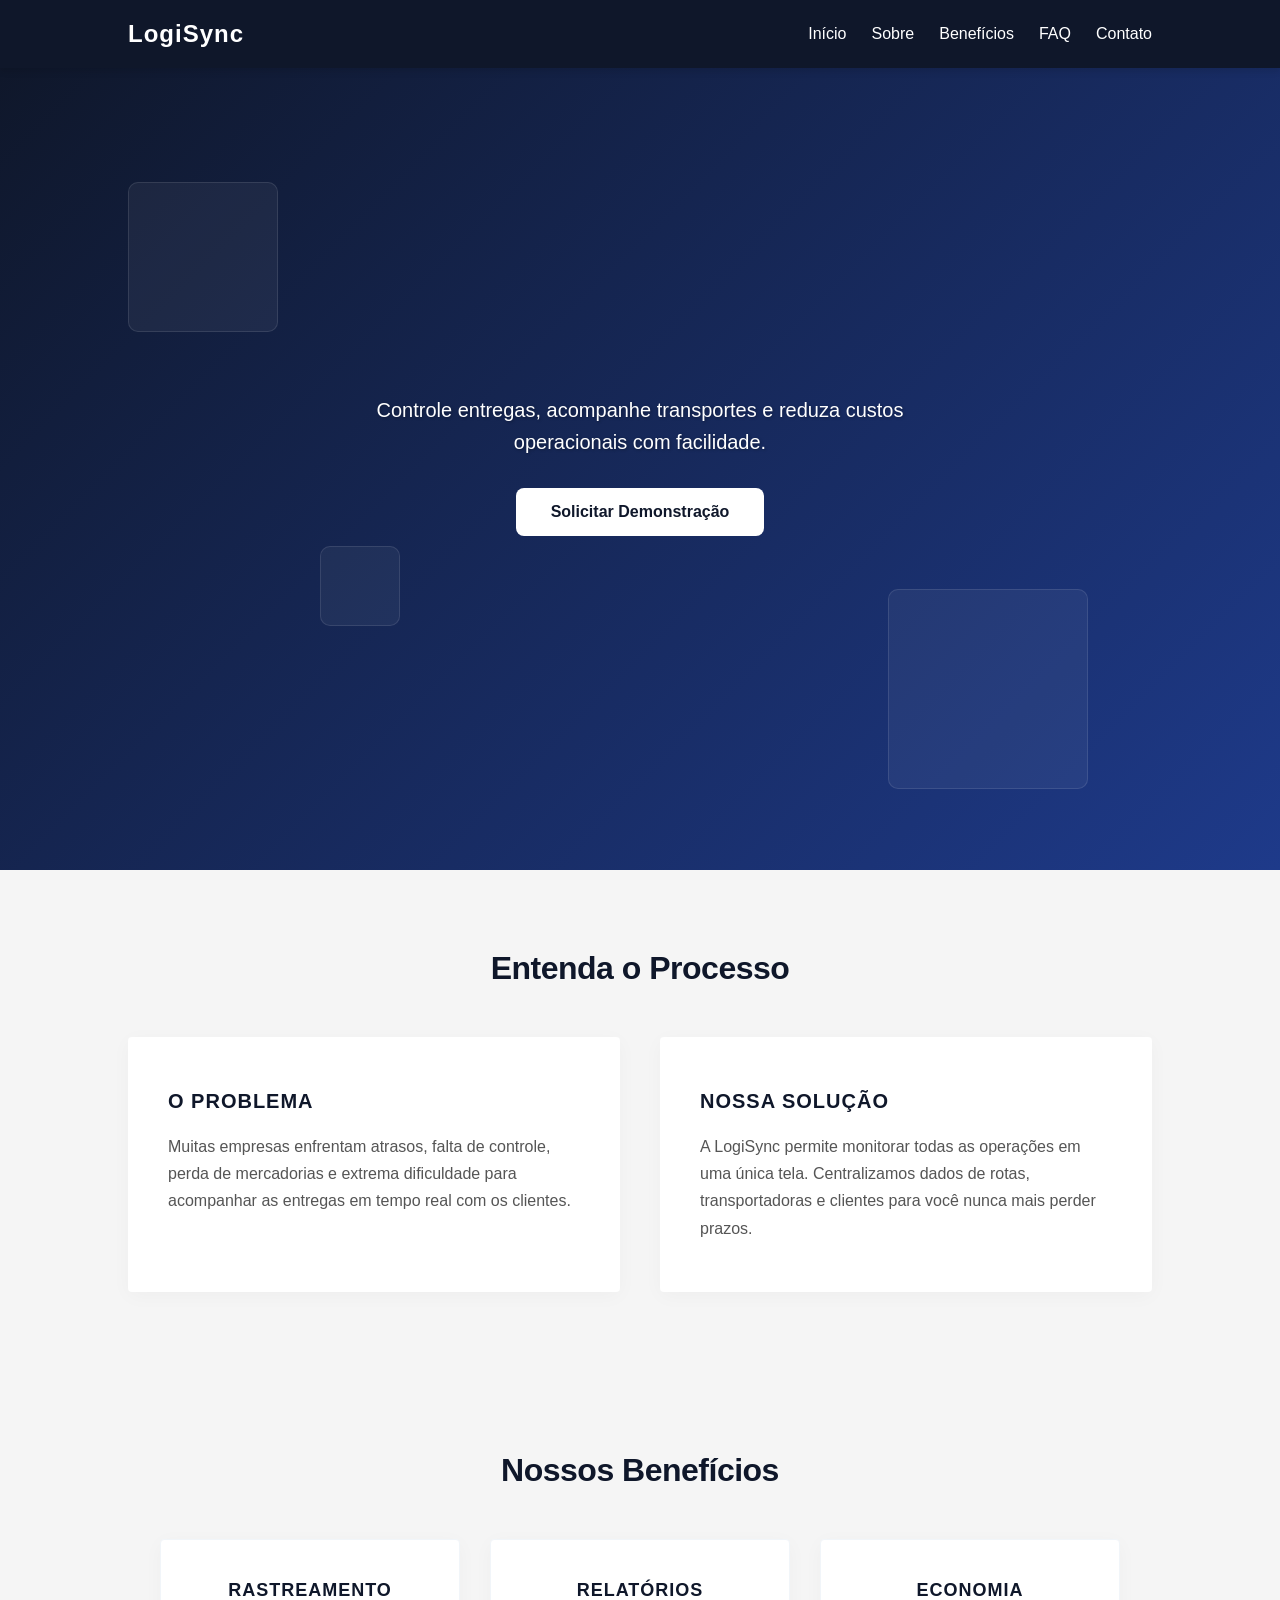
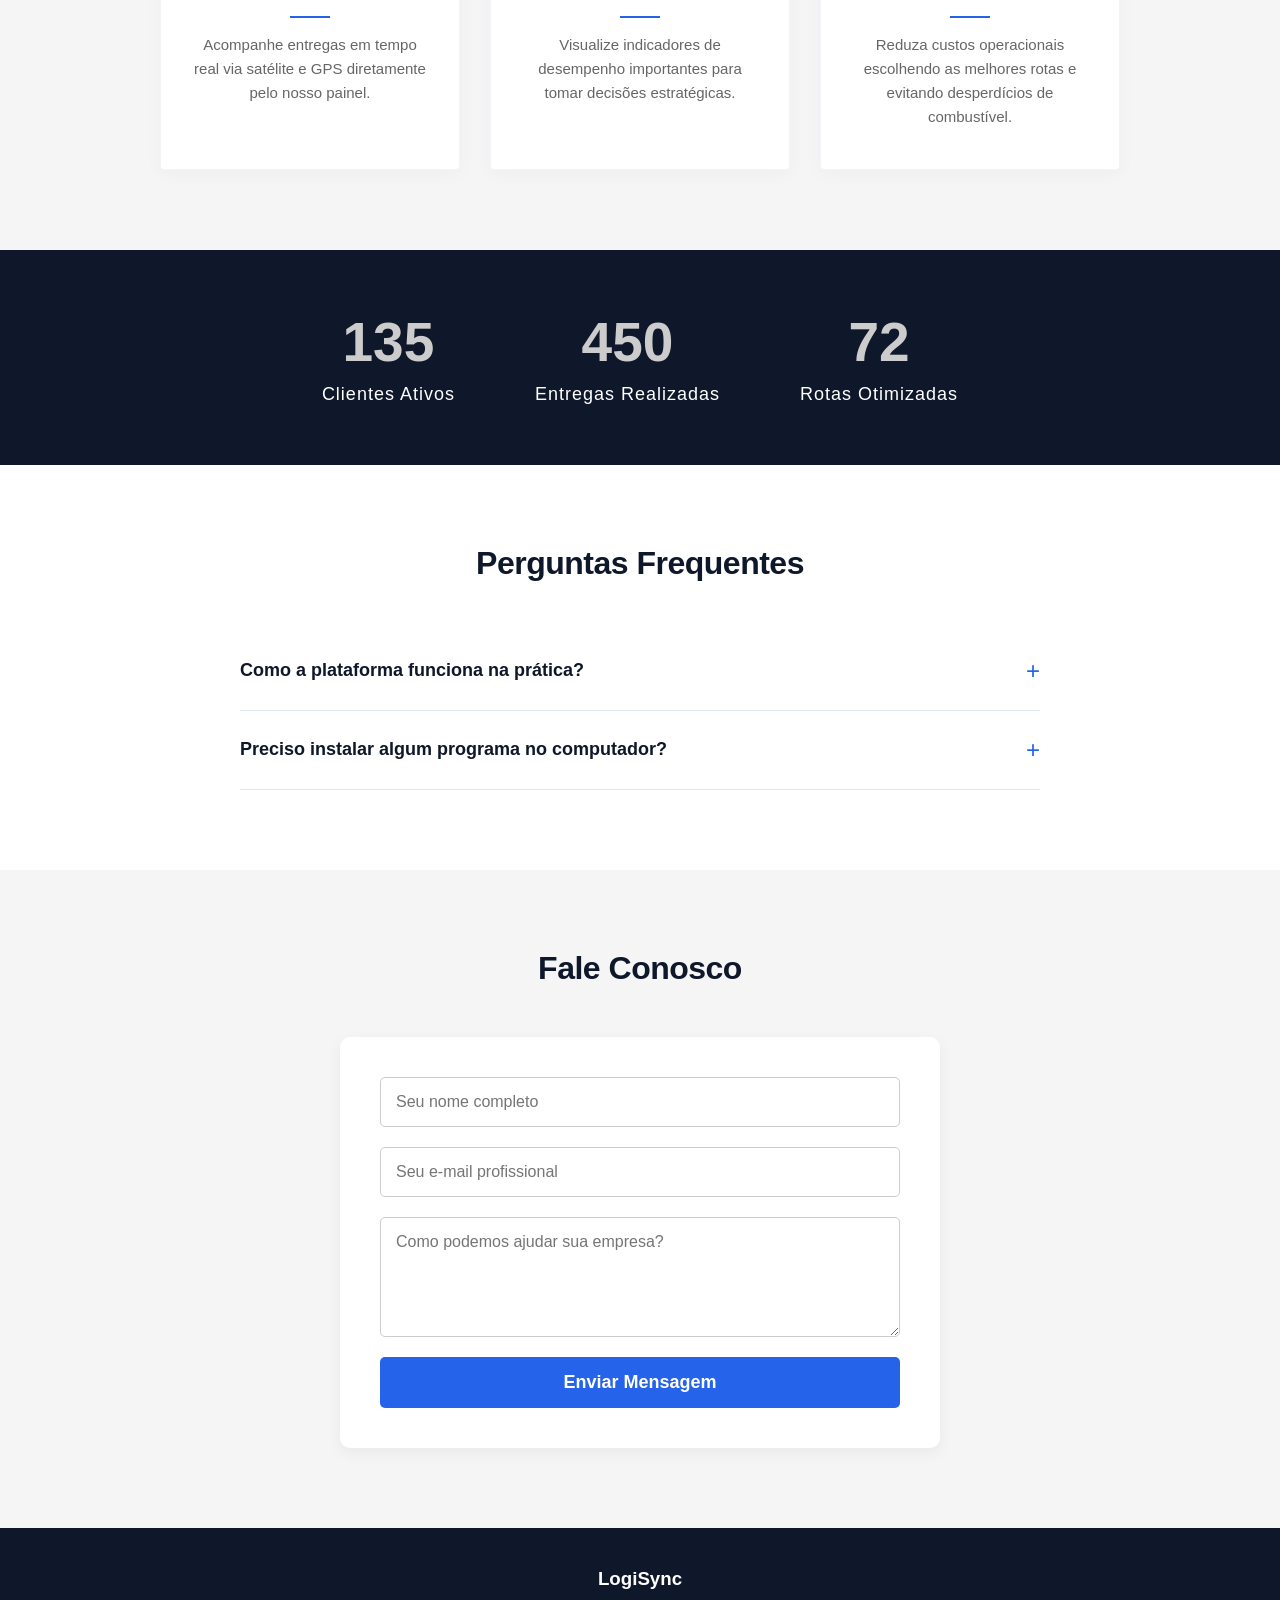
==== commit 928745e3: "Trabalho do Dacio" ====
--- a/index.html
+++ b/index.html
@@ -1,1886 +1,573 @@
 <!DOCTYPE html>
 <html lang="pt-BR">
 <head>
-<meta charset="UTF-8">
-<meta name="viewport" content="width=device-width, initial-scale=1.0">
-<title>LogiSync — Logística que Entrega Confiança</title>
-<link rel="preconnect" href="https://fonts.googleapis.com">
-<link href="https://fonts.googleapis.com/css2?family=Inter:wght@300;400;500;600;700;800;900&display=swap" rel="stylesheet">
-<style>
-  /* ===== TOKENS ===== */
-  :root {
-    --navy:    #0F1729;
-    --navy-2:  #1A2540;
-    --navy-3:  #243054;
-    --blue:    #3B6FFF;
-    --blue-lt: #5585FF;
-    --blue-bg: #EEF3FF;
-    --red:     #FF3B3B;
-    --red-bg:  #FFF0F0;
-    --green:   #00C896;
-    --white:   #FFFFFF;
-    --off:     #F8F9FC;
-    --muted:   #8892A4;
-    --border:  #E4E8F0;
-    --text:    #1C2333;
-    --sub:     #4A5568;
-
-    --r-sm: 8px;
-    --r-md: 16px;
-    --r-lg: 24px;
-    --r-xl: 32px;
-
-    --shadow-sm: 0 2px 8px rgba(15,23,41,.06);
-    --shadow-md: 0 8px 32px rgba(15,23,41,.10);
-    --shadow-lg: 0 24px 64px rgba(15,23,41,.14);
-  }
-
-  /* ===== RESET ===== */
-  *, *::before, *::after { box-sizing: border-box; margin: 0; padding: 0; }
-  html { scroll-behavior: smooth; -webkit-text-size-adjust: 100%; }
-  body {
-    font-family: 'Inter', system-ui, sans-serif;
-    background: var(--white);
-    color: var(--text);
-    line-height: 1.6;
-    overflow-x: hidden;
-  }
-  img { display: block; max-width: 100%; }
-  a { text-decoration: none; color: inherit; }
-
-  /* ===== UTILS ===== */
-  .container { width: 100%; max-width: 1120px; margin: 0 auto; padding: 0 24px; }
-  .section { padding: 96px 0; }
-  .section--dark { background: var(--navy); color: var(--white); }
-  .section--off  { background: var(--off); }
-  .eyebrow {
-    display: inline-block;
-    font-size: 11px;
-    font-weight: 700;
-    letter-spacing: .12em;
-    text-transform: uppercase;
-    color: var(--blue);
-    margin-bottom: 12px;
-  }
-  .eyebrow--white { color: #7EA8FF; }
-  .heading-xl {
-    font-size: clamp(36px, 5vw, 60px);
-    font-weight: 800;
-    line-height: 1.1;
-    letter-spacing: -.03em;
-  }
-  .heading-lg {
-    font-size: clamp(28px, 3.5vw, 44px);
-    font-weight: 800;
-    line-height: 1.15;
-    letter-spacing: -.025em;
-  }
-  .heading-md {
-    font-size: clamp(20px, 2vw, 26px);
-    font-weight: 700;
-    line-height: 1.25;
-  }
-  .body-lg { font-size: 18px; line-height: 1.7; color: var(--sub); }
-  .body-md { font-size: 15px; line-height: 1.65; color: var(--sub); }
-  .text-center { text-align: center; }
-  .accent { color: var(--blue); }
-  .accent-green { color: var(--green); }
-  .accent-red { color: var(--red); }
-
-  /* ===== BUTTONS ===== */
-  .btn {
-    display: inline-flex; align-items: center; gap: 8px;
-    padding: 14px 28px;
-    border-radius: var(--r-sm);
-    font-size: 15px; font-weight: 600;
-    cursor: pointer; border: none;
-    transition: all .2s ease;
-    white-space: nowrap;
-  }
-  .btn-primary {
-    background: var(--blue);
-    color: var(--white);
-    box-shadow: 0 4px 20px rgba(59,111,255,.35);
-  }
-  .btn-primary:hover {
-    background: var(--blue-lt);
-    transform: translateY(-1px);
-    box-shadow: 0 8px 28px rgba(59,111,255,.45);
-  }
-  .btn-ghost {
-    background: transparent;
-    color: var(--white);
-    border: 1.5px solid rgba(255,255,255,.25);
-  }
-  .btn-ghost:hover { border-color: rgba(255,255,255,.6); background: rgba(255,255,255,.06); }
-  .btn-outline {
-    background: transparent;
-    color: var(--blue);
-    border: 1.5px solid var(--blue);
-  }
-  .btn-outline:hover { background: var(--blue-bg); }
-  .btn-lg { padding: 18px 36px; font-size: 16px; border-radius: var(--r-md); }
-
-  /* ===== NAV ===== */
-  nav {
-    position: fixed; top: 0; left: 0; right: 0; z-index: 100;
-    backdrop-filter: blur(20px);
-    background: rgba(255,255,255,.88);
-    border-bottom: 1px solid var(--border);
-    transition: box-shadow .3s;
-  }
-  nav.scrolled { box-shadow: var(--shadow-md); }
-  .nav-inner {
-    display: flex; align-items: center; justify-content: space-between;
-    height: 64px;
-  }
-  .nav-logo {
-    font-size: 20px; font-weight: 800; letter-spacing: -.03em;
-    color: var(--navy);
-    display: flex; align-items: center; gap: 9px;
-  }
-  .logo-mark {
-    width: 30px; height: 30px;
-    border-radius: 8px;
-    flex-shrink: 0;
-  }
-  .nav-logo span { color: var(--blue); }
-  .nav-links { display: flex; align-items: center; gap: 32px; }
-  .nav-links a {
-    font-size: 14px; font-weight: 500; color: var(--sub);
-    transition: color .2s;
-  }
-  .nav-links a:hover { color: var(--text); }
-  .nav-cta { display: flex; align-items: center; gap: 12px; }
-  .hamburger { display: none; flex-direction: column; gap: 5px; cursor: pointer; padding: 4px; }
-  .hamburger span { display: block; width: 22px; height: 2px; background: var(--navy); border-radius: 2px; transition: all .3s; }
-
-  /* ===== HERO ===== */
-  .hero {
-    padding-top: 140px;
-    padding-bottom: 100px;
-    background: linear-gradient(160deg, var(--white) 0%, #F0F4FF 100%);
-    overflow: hidden;
-    position: relative;
-  }
-  .hero::before {
-    content: '';
-    position: absolute; top: -200px; right: -100px;
-    width: 700px; height: 700px;
-    background: radial-gradient(circle, rgba(59,111,255,.08) 0%, transparent 70%);
-    pointer-events: none;
-  }
-  .hero-grid {
-    display: grid;
-    grid-template-columns: 1fr 1fr;
-    align-items: center;
-    gap: 64px;
-  }
-  .hero-badge {
-    display: inline-flex; align-items: center; gap: 8px;
-    background: var(--blue-bg);
-    border: 1px solid rgba(59,111,255,.2);
-    padding: 6px 14px;
-    border-radius: 100px;
-    font-size: 13px; font-weight: 600; color: var(--blue);
-    margin-bottom: 24px;
-  }
-  .hero-badge .dot { width: 6px; height: 6px; background: var(--blue); border-radius: 50%; animation: pulse 2s infinite; }
-  @keyframes pulse { 0%,100%{opacity:1;transform:scale(1)} 50%{opacity:.6;transform:scale(.8)} }
-  .hero h1 { margin-bottom: 20px; }
-  .hero h1 em { font-style: normal; color: var(--blue); }
-  .hero-sub { margin-bottom: 36px; max-width: 480px; }
-  .hero-actions { display: flex; align-items: center; gap: 16px; flex-wrap: wrap; margin-bottom: 48px; }
-  .hero-trust {
-    display: flex; align-items: center; gap: 10px;
-    font-size: 13px; color: var(--muted); font-weight: 500;
-  }
-  .hero-trust .stars { color: #F5A623; letter-spacing: 2px; }
-
-  /* Hero mockup */
-  .hero-visual { position: relative; }
-  .mockup-card {
-    background: var(--white);
-    border-radius: var(--r-xl);
-    box-shadow: var(--shadow-lg);
-    padding: 32px;
-    border: 1px solid var(--border);
-    position: relative;
-    overflow: hidden;
-  }
-  .mockup-card::before {
-    content: '';
-    position: absolute; top: 0; left: 0; right: 0; height: 4px;
-    background: linear-gradient(90deg, var(--blue), var(--green));
-  }
-  .mockup-header {
-    display: flex; align-items: center; gap: 12px;
-    margin-bottom: 24px;
-    padding-bottom: 20px;
-    border-bottom: 1px solid var(--border);
-  }
-  .mockup-logo-mark {
-    width: 36px; height: 36px;
-    background: var(--blue);
-    border-radius: 8px;
-    display: flex; align-items: center; justify-content: center;
-    color: white; font-weight: 800; font-size: 16px;
-  }
-  .mockup-title { font-weight: 700; font-size: 15px; }
-  .mockup-subtitle { font-size: 12px; color: var(--muted); }
-  .mockup-stats {
-    display: grid; grid-template-columns: repeat(3, 1fr); gap: 12px;
-    margin-bottom: 20px;
-  }
-  .stat-box {
-    background: var(--off);
-    border-radius: var(--r-sm);
-    padding: 14px 12px;
-    text-align: center;
-  }
-  .stat-box .val { font-size: 20px; font-weight: 800; color: var(--navy); }
-  .stat-box .lbl { font-size: 10px; font-weight: 600; color: var(--muted); text-transform: uppercase; letter-spacing: .05em; margin-top: 2px; }
-  .stat-box.green .val { color: var(--green); }
-  .stat-box.red .val { color: var(--red); }
-  .mockup-map {
-    background: linear-gradient(135deg, #EEF3FF, #F0FFF8);
-    border-radius: var(--r-md);
-    height: 120px;
-    display: flex; align-items: center; justify-content: center;
-    font-size: 13px; font-weight: 600; color: var(--blue);
-    gap: 8px;
-    border: 1px dashed rgba(59,111,255,.25);
-    position: relative; overflow: hidden;
-  }
-  .route-dot {
-    width: 10px; height: 10px; border-radius: 50%;
-    background: var(--blue); flex-shrink: 0;
-    box-shadow: 0 0 0 3px rgba(59,111,255,.2);
-  }
-  .route-line {
-    flex: 1; height: 2px; background: linear-gradient(90deg, var(--blue), var(--green));
-    border-radius: 2px; position: relative;
-  }
-  .route-truck { font-size: 20px; animation: slideTruck 3s ease-in-out infinite; }
-  @keyframes slideTruck { 0%,100%{transform:translateX(0)} 50%{transform:translateX(8px)} }
-  .route-dot-end { width: 10px; height: 10px; border-radius: 50%; background: var(--green); flex-shrink: 0; box-shadow: 0 0 0 3px rgba(0,200,150,.2); }
-  .mockup-notification {
-    position: absolute; bottom: -20px; right: -20px;
-    background: var(--white);
-    border-radius: var(--r-md);
-    padding: 12px 16px;
-    box-shadow: var(--shadow-md);
-    border: 1px solid var(--border);
-    font-size: 12px;
-    display: flex; align-items: center; gap: 10px;
-    animation: floatUp 4s ease-in-out infinite;
-  }
-  @keyframes floatUp { 0%,100%{transform:translateY(0)} 50%{transform:translateY(-6px)} }
-  .notif-icon { font-size: 20px; }
-  .notif-text .notif-title { font-weight: 700; font-size: 12px; color: var(--text); }
-  .notif-text .notif-body { font-size: 11px; color: var(--muted); }
-
-  /* ===== LOGOS (social proof) ===== */
-  .logos-bar {
-    padding: 32px 0;
-    border-top: 1px solid var(--border);
-    border-bottom: 1px solid var(--border);
-  }
-  .logos-inner {
-    display: flex; align-items: center; justify-content: center;
-    gap: 48px; flex-wrap: wrap;
-  }
-  .logo-item {
-    font-size: 13px; font-weight: 700; letter-spacing: .05em;
-    text-transform: uppercase; color: #B0BAC9;
-    opacity: .7;
-  }
-  .logos-label { font-size: 12px; color: var(--muted); text-align: center; margin-bottom: 20px; font-weight: 500; }
-
-  /* ===== PROBLEM ===== */
-  .problem-grid {
-    display: grid; grid-template-columns: 1fr 1fr; gap: 48px;
-    align-items: center;
-  }
-  .problem-cards { display: flex; flex-direction: column; gap: 16px; }
-  .problem-card {
-    display: flex; gap: 16px; align-items: flex-start;
-    background: var(--red-bg);
-    border: 1px solid rgba(255,59,59,.12);
-    padding: 20px 24px;
-    border-radius: var(--r-md);
-    transition: transform .2s;
-  }
-  .problem-card:hover { transform: translateX(4px); }
-  .problem-icon {
-    width: 40px; height: 40px; border-radius: 10px;
-    background: rgba(255,59,59,.12);
-    display: flex; align-items: center; justify-content: center;
-    font-size: 18px; flex-shrink: 0;
-  }
-  .problem-card h4 { font-size: 15px; font-weight: 700; margin-bottom: 4px; color: var(--text); }
-  .problem-card p  { font-size: 13px; color: var(--sub); }
-
-  /* ===== SOLUTION ===== */
-  .solution-split {
-    display: grid; grid-template-columns: 1fr 1fr; gap: 3px;
-    border-radius: var(--r-xl);
-    overflow: hidden;
-    box-shadow: var(--shadow-lg);
-  }
-  .split-side {
-    padding: 48px 40px;
-  }
-  .split-side.bad  { background: #FFF5F5; border: 1px solid rgba(255,59,59,.12); }
-  .split-side.good { background: linear-gradient(135deg, #EEF3FF 0%, #F0FFF8 100%); border: 1px solid rgba(59,111,255,.12); }
-  .split-label {
-    display: inline-flex; align-items: center; gap: 6px;
-    font-size: 11px; font-weight: 700; text-transform: uppercase; letter-spacing: .1em;
-    margin-bottom: 20px; padding: 5px 12px; border-radius: 100px;
-  }
-  .split-label.bad  { background: rgba(255,59,59,.12); color: var(--red); }
-  .split-label.good { background: rgba(0,200,150,.12); color: var(--green); }
-  .split-items { display: flex; flex-direction: column; gap: 14px; margin-top: 24px; }
-  .split-item { display: flex; align-items: center; gap: 12px; font-size: 14px; font-weight: 500; }
-  .split-icon { font-size: 16px; width: 26px; flex-shrink: 0; }
-
-  /* ===== FEATURES ===== */
-  .features-grid {
-    display: grid;
-    grid-template-columns: repeat(auto-fit, minmax(260px, 1fr));
-    gap: 24px;
-    margin-top: 56px;
-  }
-  .feature-card {
-    background: var(--white);
-    border: 1px solid var(--border);
-    border-radius: var(--r-lg);
-    padding: 32px 28px;
-    transition: box-shadow .25s, transform .25s;
-  }
-  .feature-card:hover {
-    box-shadow: var(--shadow-md);
-    transform: translateY(-3px);
-  }
-  .feat-icon-wrap {
-    width: 48px; height: 48px;
-    border-radius: 12px;
-    display: flex; align-items: center; justify-content: center;
-    font-size: 22px;
-    margin-bottom: 20px;
-    background: var(--blue-bg);
-  }
-  .feature-card h3 { font-size: 17px; font-weight: 700; margin-bottom: 8px; }
-  .feature-card p  { font-size: 14px; color: var(--sub); line-height: 1.6; }
-
-  /* ===== WHAT'S INCLUDED ===== */
-  .included-wrapper {
-    display: grid; grid-template-columns: 1fr 1fr; gap: 64px;
-    align-items: center;
-  }
-  .included-list { display: flex; flex-direction: column; gap: 16px; margin-top: 32px; }
-  .included-item {
-    display: flex; gap: 14px; align-items: flex-start;
-    padding: 18px 20px;
-    border-radius: var(--r-md);
-    border: 1px solid var(--border);
-    background: var(--white);
-    transition: border-color .2s, box-shadow .2s;
-  }
-  .included-item:hover { border-color: rgba(59,111,255,.3); box-shadow: var(--shadow-sm); }
-  .inc-icon {
-    width: 36px; height: 36px; border-radius: 8px;
-    background: var(--blue-bg);
-    color: var(--blue);
-    display: flex; align-items: center; justify-content: center;
-    font-size: 16px; flex-shrink: 0;
-  }
-  .included-item h4 { font-size: 14px; font-weight: 700; margin-bottom: 2px; }
-  .included-item p  { font-size: 13px; color: var(--muted); }
-  .included-visual {
-    background: var(--navy);
-    border-radius: var(--r-xl);
-    padding: 40px 32px;
-    color: var(--white);
-  }
-  .iv-title { font-size: 13px; font-weight: 700; color: #7EA8FF; text-transform: uppercase; letter-spacing: .08em; margin-bottom: 24px; }
-  .iv-metric { margin-bottom: 20px; }
-  .iv-metric .label { font-size: 12px; color: rgba(255,255,255,.5); margin-bottom: 6px; font-weight: 500; }
-  .iv-metric .bar-track { background: rgba(255,255,255,.1); border-radius: 100px; height: 6px; }
-  .iv-metric .bar-fill  { height: 6px; border-radius: 100px; transition: width 1s ease; }
-  .iv-metric .bar-fill.blue  { background: var(--blue); }
-  .iv-metric .bar-fill.green { background: var(--green); }
-  .iv-metric .bar-fill.amber { background: #F5A623; }
-  .iv-val { font-size: 13px; font-weight: 700; color: var(--white); margin-top: 4px; }
-
-  /* ===== AUDIENCE ===== */
-  .audience-cards {
-    display: grid;
-    grid-template-columns: repeat(auto-fit, minmax(220px, 1fr));
-    gap: 20px;
-    margin-top: 48px;
-  }
-  .audience-card {
-    background: var(--navy-2);
-    border: 1px solid rgba(255,255,255,.08);
-    border-radius: var(--r-lg);
-    padding: 32px 24px;
-    text-align: center;
-    transition: background .2s, transform .2s;
-  }
-  .audience-card:hover { background: var(--navy-3); transform: translateY(-2px); }
-  .audience-emoji { font-size: 36px; margin-bottom: 16px; display: block; }
-  .audience-card h3 { font-size: 17px; font-weight: 700; color: var(--white); margin-bottom: 8px; }
-  .audience-card p  { font-size: 13px; color: rgba(255,255,255,.5); }
-
-  /* ===== DIFFERENTIALS ===== */
-  .diff-grid {
-    display: grid;
-    grid-template-columns: repeat(auto-fit, minmax(300px, 1fr));
-    gap: 2px;
-    border-radius: var(--r-xl);
-    overflow: hidden;
-    border: 1px solid var(--border);
-    margin-top: 56px;
-  }
-  .diff-cell {
-    padding: 36px 32px;
-    background: var(--white);
-    border: 1px solid var(--border);
-    transition: background .2s;
-  }
-  .diff-cell:hover { background: var(--off); }
-  .diff-num { font-size: 11px; font-weight: 700; color: var(--blue); letter-spacing: .1em; text-transform: uppercase; margin-bottom: 12px; }
-  .diff-cell h3 { font-size: 18px; font-weight: 700; margin-bottom: 8px; }
-  .diff-cell p  { font-size: 14px; color: var(--sub); }
-
-  /* ===== TESTIMONIALS ===== */
-  .test-grid {
-    display: grid;
-    grid-template-columns: repeat(auto-fit, minmax(280px, 1fr));
-    gap: 20px;
-    margin-top: 56px;
-  }
-  .test-card {
-    background: var(--white);
-    border: 1px solid var(--border);
-    border-radius: var(--r-lg);
-    padding: 28px 24px;
-    transition: box-shadow .25s;
-  }
-  .test-card:hover { box-shadow: var(--shadow-md); }
-  .test-stars { color: #F5A623; font-size: 14px; letter-spacing: 2px; margin-bottom: 14px; }
-  .test-text { font-size: 14px; line-height: 1.65; color: var(--sub); margin-bottom: 20px; font-style: italic; }
-  .test-author { display: flex; align-items: center; gap: 12px; }
-  .test-avatar {
-    width: 40px; height: 40px; border-radius: 50%;
-    display: flex; align-items: center; justify-content: center;
-    font-weight: 700; font-size: 15px; color: var(--white);
-    flex-shrink: 0;
-  }
-  .test-name  { font-size: 14px; font-weight: 700; }
-  .test-role  { font-size: 12px; color: var(--muted); }
-
-  /* ===== FAQ ===== */
-  .faq-list { max-width: 720px; margin: 56px auto 0; display: flex; flex-direction: column; gap: 0; }
-  .faq-item { border-top: 1px solid var(--border); }
-  .faq-item:last-child { border-bottom: 1px solid var(--border); }
-  .faq-q {
-    width: 100%; background: none; border: none; cursor: pointer;
-    display: flex; justify-content: space-between; align-items: center;
-    padding: 22px 4px;
-    font-size: 15px; font-weight: 600; color: var(--text);
-    text-align: left; gap: 16px;
-    transition: color .2s;
-  }
-  .faq-q:hover { color: var(--blue); }
-  .faq-chevron { font-size: 18px; color: var(--muted); transition: transform .3s; flex-shrink: 0; }
-  .faq-a {
-    overflow: hidden;
-    max-height: 0;
-    transition: max-height .35s ease, padding .2s;
-    font-size: 14px; color: var(--sub); line-height: 1.7;
-    padding: 0 4px;
-  }
-  .faq-item.open .faq-chevron { transform: rotate(180deg); color: var(--blue); }
-  .faq-item.open .faq-a { max-height: 200px; padding-bottom: 20px; }
-
-  /* ===== CTA FINAL ===== */
-  .cta-final {
-    background: linear-gradient(135deg, var(--navy) 0%, #1E2E5C 100%);
-    text-align: center;
-    padding: 120px 0;
-    position: relative;
-    overflow: hidden;
-  }
-  .cta-final::before {
-    content: '';
-    position: absolute; top: -40%; left: 50%; transform: translateX(-50%);
-    width: 800px; height: 600px;
-    background: radial-gradient(circle, rgba(59,111,255,.18) 0%, transparent 65%);
-    pointer-events: none;
-  }
-  .cta-final h2 { color: var(--white); margin-bottom: 16px; position: relative; }
-  .cta-final .sub { color: rgba(255,255,255,.6); margin-bottom: 40px; position: relative; max-width: 480px; margin-left: auto; margin-right: auto; }
-  .cta-actions { display: flex; gap: 16px; justify-content: center; flex-wrap: wrap; position: relative; }
-  .cta-note { margin-top: 20px; font-size: 13px; color: rgba(255,255,255,.35); position: relative; }
-
-  /* ===== FOOTER ===== */
-  footer {
-    background: #090D1A;
-    color: rgba(255,255,255,.5);
-    padding: 48px 0;
-  }
-  .footer-inner {
-    display: flex; justify-content: space-between; align-items: center;
-    flex-wrap: wrap; gap: 24px;
-  }
-  .footer-logo { font-size: 17px; font-weight: 800; color: var(--white); display: flex; align-items: center; gap: 9px; }
-  .footer-logo span { color: var(--blue); }
-  .logo-mark-footer { width: 28px; height: 28px; border-radius: 7px; flex-shrink: 0; }
-  .footer-links { display: flex; gap: 28px; flex-wrap: wrap; }
-  .footer-links a { font-size: 13px; color: rgba(255,255,255,.4); transition: color .2s; }
-  .footer-links a:hover { color: rgba(255,255,255,.8); }
-  .footer-copy { font-size: 12px; color: rgba(255,255,255,.3); text-align: center; margin-top: 24px; padding-top: 24px; border-top: 1px solid rgba(255,255,255,.06); }
-
-  /* ===== ANIMATION ===== */
-  .fade-up {
-    opacity: 0; transform: translateY(28px);
-    transition: opacity .6s ease, transform .6s ease;
-  }
-  .fade-up.visible { opacity: 1; transform: translateY(0); }
-
-  /* ===== MOBILE ===== */
-  /* ===== TRACKING / GPS SECTION ===== */
-  .tracking-wrapper {
-    display: grid;
-    grid-template-columns: 1fr 1.15fr;
-    gap: 56px;
-    align-items: center;
-    margin-top: 56px;
-  }
-  .tracking-search {
-    display: flex; gap: 10px; margin-bottom: 32px;
-  }
-  .tracking-input {
-    flex: 1;
-    padding: 14px 18px;
-    border: 1.5px solid var(--border);
-    border-radius: var(--r-sm);
-    font-size: 14px; font-family: 'Inter', sans-serif;
-    color: var(--text);
-    transition: border-color .2s;
-  }
-  .tracking-input:focus { outline: none; border-color: var(--blue); }
-  .tracking-steps { display: flex; flex-direction: column; gap: 0; }
-  .tstep {
-    display: flex; gap: 16px; position: relative;
-    padding-bottom: 28px;
-  }
-  .tstep:last-child { padding-bottom: 0; }
-  .tstep-line {
-    position: absolute; left: 13px; top: 28px; bottom: 0;
-    width: 2px; background: var(--border);
-  }
-  .tstep:last-child .tstep-line { display: none; }
-  .tstep.done .tstep-line { background: var(--blue); }
-  .tstep-dot {
-    width: 28px; height: 28px; border-radius: 50%;
-    background: var(--off);
-    border: 2px solid var(--border);
-    display: flex; align-items: center; justify-content: center;
-    flex-shrink: 0; font-size: 12px;
-    transition: all .3s;
-    position: relative; z-index: 1;
-  }
-  .tstep.done .tstep-dot { background: var(--blue); border-color: var(--blue); color: white; }
-  .tstep.active .tstep-dot {
-    background: var(--white); border-color: var(--blue); color: var(--blue);
-    box-shadow: 0 0 0 4px rgba(59,111,255,.15);
-    animation: tstepPulse 1.8s infinite;
-  }
-  @keyframes tstepPulse { 0%,100%{box-shadow:0 0 0 4px rgba(59,111,255,.15)} 50%{box-shadow:0 0 0 7px rgba(59,111,255,.08)} }
-  .tstep-content { padding-top: 2px; }
-  .tstep-title { font-size: 14px; font-weight: 700; color: var(--text); }
-  .tstep.active .tstep-title { color: var(--blue); }
-  .tstep-time  { font-size: 12px; color: var(--muted); margin-top: 2px; }
-  .tstep-desc  { font-size: 12.5px; color: var(--sub); margin-top: 4px; max-width: 320px; }
-
-  /* Mapa simulado */
-  .gps-card {
-    background: var(--navy);
-    border-radius: var(--r-xl);
-    padding: 28px;
-    box-shadow: var(--shadow-lg);
-    position: relative;
-  }
-  .gps-header {
-    display: flex; justify-content: space-between; align-items: center;
-    margin-bottom: 20px;
-  }
-  .gps-live {
-    display: flex; align-items: center; gap: 6px;
-    font-size: 12px; font-weight: 700; color: var(--green);
-    text-transform: uppercase; letter-spacing: .06em;
-  }
-  .gps-live-dot { width: 7px; height: 7px; border-radius: 50%; background: var(--green); animation: pulse 2s infinite; }
-  .gps-id { font-size: 12px; color: rgba(255,255,255,.4); font-weight: 500; }
-  .gps-map {
-    background: linear-gradient(135deg, #16213D 0%, #1A2540 100%);
-    border-radius: var(--r-lg);
-    height: 280px;
-    position: relative;
-    overflow: hidden;
-    border: 1px solid rgba(255,255,255,.06);
-  }
-  .gps-map svg { width: 100%; height: 100%; }
-  .gps-grid-line { stroke: rgba(255,255,255,.04); stroke-width: 1; }
-  .gps-route-path { fill: none; stroke: #3B6FFF; stroke-width: 2.5; stroke-dasharray: 6 5; opacity: .55; }
-  .gps-route-done { fill: none; stroke: #00C896; stroke-width: 3; }
-  .gps-point-start { fill: white; }
-  .gps-point-end { fill: #00C896; }
-  .gps-truck-icon {
-    animation: gpsTruckMove 4s ease-in-out infinite;
-  }
-  @keyframes gpsTruckMove {
-    0%,100% { transform: translate(0,0); }
-    50% { transform: translate(3px,-2px); }
-  }
-  .gps-ring {
-    animation: gpsRing 2.4s infinite;
-  }
-  @keyframes gpsRing {
-    0% { r: 6; opacity: .7; }
-    100% { r: 22; opacity: 0; }
-  }
-  .gps-footer-stats {
-    display: grid; grid-template-columns: repeat(3, 1fr); gap: 12px;
-    margin-top: 20px;
-  }
-  .gps-stat { text-align: center; padding: 14px 8px; background: rgba(255,255,255,.04); border-radius: var(--r-sm); }
-  .gps-stat .gv { font-size: 17px; font-weight: 800; color: var(--white); }
-  .gps-stat .gl { font-size: 10px; color: rgba(255,255,255,.4); font-weight: 600; text-transform: uppercase; letter-spacing: .05em; margin-top: 2px; }
-
-  @media (max-width: 900px) {
-    .tracking-wrapper { grid-template-columns: 1fr; gap: 40px; }
-    .gps-card { order: -1; }
-  }
-
-  /* ===== WHATSAPP FLOAT ===== */
-  .wa-float {
-    position: fixed; bottom: 28px; right: 28px; z-index: 500;
-    display: flex; flex-direction: column; align-items: flex-end; gap: 12px;
-  }
-  .wa-tooltip {
-    background: var(--navy);
-    color: var(--white);
-    font-size: 13px; font-weight: 600;
-    padding: 10px 16px;
-    border-radius: var(--r-md);
-    white-space: nowrap;
-    box-shadow: var(--shadow-md);
-    position: relative;
-    opacity: 0; transform: translateX(10px);
-    transition: opacity .25s, transform .25s;
-    pointer-events: none;
-  }
-  .wa-tooltip::after {
-    content: '';
-    position: absolute; right: 18px; bottom: -6px;
-    width: 12px; height: 12px;
-    background: var(--navy);
-    clip-path: polygon(0 0, 100% 0, 50% 100%);
-  }
-  .wa-float:hover .wa-tooltip { opacity: 1; transform: translateX(0); }
-  .wa-btn {
-    width: 58px; height: 58px; border-radius: 50%;
-    background: #25D366;
-    display: flex; align-items: center; justify-content: center;
-    box-shadow: 0 6px 24px rgba(37,211,102,.45);
-    cursor: pointer;
-    transition: transform .2s, box-shadow .2s;
-    text-decoration: none;
-    animation: waPop .4s cubic-bezier(.34,1.56,.64,1) 1.5s both;
-  }
-  @keyframes waPop { from{transform:scale(0);opacity:0} to{transform:scale(1);opacity:1} }
-  .wa-btn:hover { transform: scale(1.08); box-shadow: 0 10px 32px rgba(37,211,102,.55); }
-  .wa-btn svg { width: 30px; height: 30px; fill: white; }
-  .wa-pulse {
-    position: absolute; top: 0; right: 0;
-    width: 14px; height: 14px; border-radius: 50%;
-    background: #FF3B3B;
-    border: 2px solid white;
-    animation: waPulseAnim 2s ease-in-out infinite;
-  }
-  @keyframes waPulseAnim { 0%,100%{transform:scale(1)} 50%{transform:scale(1.3)} }
-
-  /* ===== METRICS SECTION ===== */
-  .metrics-section {
-    background: var(--navy);
-    padding: 80px 0;
-    position: relative; overflow: hidden;
-  }
-  .metrics-section::before {
-    content: '';
-    position: absolute; inset: 0;
-    background: radial-gradient(ellipse at 20% 50%, rgba(59,111,255,.12) 0%, transparent 60%),
-                radial-gradient(ellipse at 80% 50%, rgba(0,200,150,.08) 0%, transparent 60%);
-    pointer-events: none;
-  }
-  .metrics-grid {
-    display: grid;
-    grid-template-columns: repeat(4, 1fr);
-    gap: 2px;
-    position: relative;
-  }
-  .metric-item {
-    text-align: center;
-    padding: 40px 24px;
-    border-right: 1px solid rgba(255,255,255,.07);
-  }
-  .metric-item:last-child { border-right: none; }
-  .metric-num {
-    font-size: clamp(36px, 4vw, 56px);
-    font-weight: 900;
-    letter-spacing: -.04em;
-    line-height: 1;
-    margin-bottom: 8px;
-    color: var(--white);
-    display: flex; align-items: baseline; justify-content: center; gap: 2px;
-  }
-  .metric-num .prefix { font-size: .5em; font-weight: 700; color: var(--blue); margin-right: 2px; }
-  .metric-num .suffix { font-size: .45em; font-weight: 700; color: var(--green); margin-left: 2px; }
-  .metric-label {
-    font-size: 13px; font-weight: 500;
-    color: rgba(255,255,255,.45);
-    line-height: 1.4;
-  }
-  .metric-icon {
-    font-size: 22px; margin-bottom: 12px; display: block;
-  }
-  @media (max-width: 768px) {
-    .metrics-grid { grid-template-columns: repeat(2, 1fr); }
-    .metric-item { border-right: none; border-bottom: 1px solid rgba(255,255,255,.07); }
-    .metric-item:nth-child(odd) { border-right: 1px solid rgba(255,255,255,.07); }
-    .metric-item:last-child, .metric-item:nth-last-child(2):nth-child(odd) { border-bottom: none; }
-  }
-
-  /* ===== MODAL ===== */
-  .modal-overlay {
-    position: fixed; inset: 0; z-index: 1000;
-    background: rgba(9,13,26,.7);
-    backdrop-filter: blur(6px);
-    display: flex; align-items: center; justify-content: center;
-    padding: 20px;
-    opacity: 0; pointer-events: none;
-    transition: opacity .3s ease;
-  }
-  .modal-overlay.active { opacity: 1; pointer-events: all; }
-  .modal {
-    background: var(--white);
-    border-radius: var(--r-xl);
-    width: 100%; max-width: 860px;
-    max-height: 90vh; overflow-y: auto;
-    padding: 48px 40px;
-    position: relative;
-    transform: translateY(24px) scale(.97);
-    transition: transform .35s cubic-bezier(.16,1,.3,1);
-    box-shadow: 0 32px 80px rgba(9,13,26,.3);
-  }
-  .modal-overlay.active .modal { transform: translateY(0) scale(1); }
-  .modal-close {
-    position: absolute; top: 20px; right: 20px;
-    width: 36px; height: 36px; border-radius: 50%;
-    background: var(--off); border: none; cursor: pointer;
-    display: flex; align-items: center; justify-content: center;
-    font-size: 18px; color: var(--muted);
-    transition: background .2s, color .2s;
-  }
-  .modal-close:hover { background: var(--border); color: var(--text); }
-  .modal-header { text-align: center; margin-bottom: 12px; }
-  .modal-header h2 { font-size: 28px; font-weight: 800; letter-spacing: -.02em; }
-  .modal-header p  { font-size: 15px; color: var(--sub); margin-top: 8px; }
-  .modal-toggle {
-    display: flex; align-items: center; justify-content: center;
-    gap: 12px; margin: 24px 0 32px;
-  }
-  .toggle-label { font-size: 13px; font-weight: 600; color: var(--sub); }
-  .toggle-label.active { color: var(--text); }
-  .toggle-switch {
-    width: 44px; height: 24px; background: var(--blue);
-    border-radius: 100px; position: relative; cursor: pointer;
-    border: none; flex-shrink: 0; transition: background .2s;
-  }
-  .toggle-knob {
-    position: absolute; top: 3px; left: 3px;
-    width: 18px; height: 18px; background: white;
-    border-radius: 50%;
-    transition: transform .25s cubic-bezier(.4,0,.2,1);
-  }
-  .toggle-switch.annual .toggle-knob { transform: translateX(20px); }
-  .toggle-badge {
-    background: linear-gradient(90deg,#00C896,#00A87A);
-    color: white; font-size: 11px; font-weight: 700;
-    padding: 3px 9px; border-radius: 100px; letter-spacing: .04em;
-  }
-  .plans-grid {
-    display: grid;
-    grid-template-columns: repeat(3, 1fr);
-    gap: 16px;
-  }
-  .plan-card {
-    border: 1.5px solid var(--border);
-    border-radius: var(--r-lg);
-    padding: 28px 24px;
-    position: relative;
-    transition: border-color .2s, box-shadow .2s, transform .2s;
-  }
-  .plan-card:hover { box-shadow: var(--shadow-md); transform: translateY(-2px); }
-  .plan-card.popular {
-    border-color: var(--blue);
-    box-shadow: 0 0 0 3px rgba(59,111,255,.1);
-  }
-  .popular-badge {
-    position: absolute; top: -12px; left: 50%; transform: translateX(-50%);
-    background: var(--blue); color: white;
-    font-size: 11px; font-weight: 700; letter-spacing: .06em;
-    padding: 4px 14px; border-radius: 100px; white-space: nowrap;
-    text-transform: uppercase;
-  }
-  .plan-name { font-size: 13px; font-weight: 700; text-transform: uppercase; letter-spacing: .08em; color: var(--muted); margin-bottom: 8px; }
-  .plan-name.blue { color: var(--blue); }
-  .plan-price { display: flex; align-items: baseline; gap: 4px; margin-bottom: 4px; }
-  .plan-price .currency { font-size: 16px; font-weight: 700; color: var(--text); margin-top: 4px; }
-  .plan-price .amount  { font-size: 40px; font-weight: 900; color: var(--text); line-height: 1; letter-spacing: -.03em; }
-  .plan-price .period  { font-size: 13px; color: var(--muted); }
-  .plan-desc { font-size: 13px; color: var(--muted); margin-bottom: 20px; min-height: 36px; }
-  .plan-divider { height: 1px; background: var(--border); margin: 16px 0; }
-  .plan-features { display: flex; flex-direction: column; gap: 10px; margin-bottom: 24px; }
-  .plan-feat { display: flex; align-items: flex-start; gap: 10px; font-size: 13px; color: var(--sub); }
-  .plan-feat .check { color: var(--green); font-size: 14px; flex-shrink: 0; margin-top: 1px; }
-  .plan-feat .cross  { color: var(--muted); font-size: 14px; flex-shrink: 0; margin-top: 1px; opacity: .5; }
-  .plan-btn {
-    display: block; width: 100%; padding: 13px;
-    border-radius: var(--r-sm); font-size: 14px; font-weight: 700;
-    cursor: pointer; border: none; text-align: center;
-    transition: all .2s;
-  }
-  .plan-btn.solid {
-    background: var(--blue); color: white;
-    box-shadow: 0 4px 16px rgba(59,111,255,.35);
-  }
-  .plan-btn.solid:hover { background: var(--blue-lt); transform: translateY(-1px); box-shadow: 0 8px 24px rgba(59,111,255,.4); }
-  .plan-btn.outline {
-    background: transparent; color: var(--blue);
-    border: 1.5px solid var(--blue);
-  }
-  .plan-btn.outline:hover { background: var(--blue-bg); }
-  .modal-footer {
-    text-align: center; margin-top: 28px;
-    font-size: 13px; color: var(--muted);
-  }
-  .modal-footer strong { color: var(--text); }
-
-  /* ===== MODAL MOBILE ===== */
-  @media (max-width: 720px) {
-    .modal { padding: 32px 20px; }
-    .plans-grid { grid-template-columns: 1fr; gap: 12px; }
-    .plan-card.popular { order: -1; }
-  }
-
-  @media (max-width: 768px) {
-    .section { padding: 72px 0; }
-    .hero { padding-top: 120px; padding-bottom: 72px; }
-    .hero-grid { grid-template-columns: 1fr; gap: 40px; }
-    .hero-visual { order: -1; }
-    .mockup-notification { display: none; }
-    .problem-grid { grid-template-columns: 1fr; }
-    .solution-split { grid-template-columns: 1fr; }
-    .included-wrapper { grid-template-columns: 1fr; }
-    .included-visual { order: -1; }
-    .nav-links { display: none; }
-    .nav-cta .btn:first-child { display: none; }
-    .hamburger { display: flex; }
-    .hero-actions { flex-direction: column; align-items: flex-start; }
-    .logos-inner { gap: 24px; }
-    .diff-grid { grid-template-columns: 1fr; }
-    .footer-inner { flex-direction: column; text-align: center; }
-  }
-</style>
+    <meta charset="UTF-8">
+    <meta name="viewport" content="width=device-width, initial-scale=1.0">
+    <title>LogiSync</title>
+
+    <style>
+        /* Zera as margens padrão do navegador e garante que o tamanho das caixas inclua o padding (box-sizing) */
+        * {
+            margin: 0;
+            padding: 0;
+            box-sizing: border-box;
+            font-family: Montserrat, Arial, sans-serif;
+        }
+
+        /* Isso faz com que a rolagem da página deslize suavemente quando clicamos no menu */
+        html {
+            scroll-behavior: smooth;
+        }
+
+        body {
+            background: #f5f5f5;
+            color: #333;
+        }
+
+        /* NAVBAR (Menu Superior) */
+        nav {
+            background: #0f172a;
+            color: white;
+            padding: 20px 10%;
+            display: flex;
+            justify-content: space-between;
+            align-items: center;
+            /* position: fixed gruda o menu no topo. O z-index 1000 garante que ele fique na frente de todos os outros elementos do site */
+            position: fixed;
+            width: 100%;
+            top: 0;
+            z-index: 1000;
+            box-shadow: 0 4px 6px rgba(0,0,0,0.1);
+        }
+
+        nav h2 {
+            font-size: 24px;
+            letter-spacing: 1px;
+        }
+
+        nav ul {
+            display: flex;
+            list-style: none;
+            gap: 25px;
+        }
+
+        nav a {
+            color: white;
+            text-decoration: none;
+            font-size: 16px;
+            transition: color 0.3s; /* Transição suave ao passar o mouse */
+        }
+
+        nav a:hover {
+            color: #c7c8c9;
+        }
+
+        /* HERO (Primeira tela do site) */
+        .hero {
+            margin-top: 60px; /* Dá espaço para o menu fixo não cobrir o título */
+            height: 90vh;
+            display: flex;
+            flex-direction: column;
+            justify-content: center;
+            align-items: center;
+            text-align: center;
+            background: linear-gradient(135deg, #0f172a, #1e3a8a);
+            color: white;
+            padding: 0 20px;
+            position: relative; /* Segura as formas animadas aqui dentro */
+            overflow: hidden; /* Corta qualquer coisa que tente vazar para fora dessa área */
+        }
+
+        .hero-conteudo {
+            position: relative;
+            z-index: 2; /* Fica acima das formas animadas do fundo */
+            pointer-events: auto; /* Garante que possamos clicar no botão */
+        }
+
+        .hero p {
+            max-width: 600px;
+            margin: 0 auto 30px auto;
+            font-size: 20px;
+            line-height: 1.6;
+            text-shadow: 1px 1px 3px rgba(0,0,0,0.3);
+        }
+
+        .btn {
+            padding: 15px 35px;
+            border: none;
+            background: white;
+            color: #0f172a;
+            font-weight: bold;
+            font-size: 16px;
+            border-radius: 8px;
+            cursor: pointer;
+            transition: transform 0.3s, background 0.3s, box-shadow 0.3s;
+        }
+
+        .btn:hover {
+            transform: translateY(-3px); /* Faz o botão subir um pouquinho ao passar o mouse */
+            background: #f1f5f9;
+            box-shadow: 0 10px 20px rgba(0,0,0,0.2);
+        }
+
+        /* ANIMAÇÃO CSS DE FUNDO (A parte mais complexa do visual) */
+        .forma-animada {
+            position: absolute;
+            background: rgba(255, 255, 255, 0.05); /* Branco quase transparente */
+            border: 1px solid rgba(255, 255, 255, 0.1);
+            border-radius: 10px;
+            z-index: 1; /* Fica atrás do texto (que tem z-index 2) */
+            
+            /* Chama a animação 'flutuar'. 'infinite' faz repetir pra sempre. 'alternate' faz o movimento ir e voltar. 'ease-in-out' deixa o movimento suave nas pontas */
+            animation: flutuar infinite alternate ease-in-out;
+        }
+
+        /* Aqui definimos o tamanho e a posição de cada quadrado solto no fundo */
+        .forma-1 {
+            width: 150px;
+            height: 150px;
+            top: 15%;
+            left: 10%;
+            animation-duration: 6s; /* Essa forma demora 6s para subir e descer */
+        }
+        
+        .forma-2 {
+            width: 80px;
+            height: 80px;
+            top: 60%;
+            left: 25%;
+            animation-duration: 4s; /* Forma menor, move mais rápido */
+        }
+
+        .forma-3 {
+            width: 200px;
+            height: 200px;
+            bottom: 10%;
+            right: 15%;
+            animation-duration: 8s; /* Forma maior, move bem devagar para dar profundidade */
+        }
+
+        /* A regra que dita O QUE acontece na animação. Começa no 0% (parado) e vai até o 100% (sobe 40px no eixo Y e gira 15 graus) */
+        @keyframes flutuar {
+            0% {
+                transform: translateY(0px) rotate(0deg);
+            }
+            100% {
+                transform: translateY(-40px) rotate(15deg);
+            }
+        }
+
+        /* SEÇÕES GERAIS */
+        section {
+            padding: 80px 10%;
+            position: relative;
+            z-index: 2; 
+            background: #f5f5f5; 
+        }
+
+        .titulo {
+            text-align: center;
+            margin-bottom: 50px;
+            font-size: 32px;
+            color: #0f172a;
+            letter-spacing: -0.5px;
+        }
+
+        /* PROBLEMA E SOLUÇÃO */
+        .sobre-container {
+            display: flex;
+            gap: 40px;
+            justify-content: center;
+        }
+
+        .sobre-box {
+            background: white;
+            padding: 50px 40px;
+            border-radius: 4px;
+            flex: 1;
+            box-shadow: 0 4px 20px rgba(0,0,0,0.03);
+            text-align: left;
+            border-top: 3px solid transparent;
+            transition: transform 0.3s, box-shadow 0.3s;
+        }
+
+        .sobre-box:hover {
+            transform: translateY(-5px);
+            box-shadow: 0 10px 30px rgba(0,0,0,0.06);
+        }
+
+        .sobre-box h2 {
+            color: #0f172a;
+            margin-bottom: 20px;
+            font-size: 20px;
+            text-transform: uppercase;
+            letter-spacing: 1px;
+        }
+
+        .sobre-box p {
+            line-height: 1.7;
+            color: #555;
+            font-size: 16px;
+        }
+
+        /* CARDS BENEFÍCIOS */
+        .cards {
+            display: flex;
+            gap: 30px;
+            flex-wrap: wrap;
+            justify-content: center;
+        }
+
+        .card {
+            background: white;
+            width: 300px;
+            padding: 40px 30px;
+            border-radius: 4px;
+            box-shadow: 0 4px 20px rgba(0,0,0,0.03);
+            text-align: center;
+            transition: transform 0.3s, box-shadow 0.3s;
+            border: 1px solid #f1f5f9;
+        }
+
+        .card:hover {
+            transform: translateY(-5px);
+            box-shadow: 0 10px 30px rgba(0,0,0,0.06);
+        }
+
+        .card h3 {
+            color: #0f172a;
+            margin-bottom: 15px;
+            font-size: 18px;
+            text-transform: uppercase;
+            letter-spacing: 1px;
+        }
+
+        /* O '::after' cria aquele tracinho azul embaixo do título sem precisar sujar o HTML com tags vazias */
+        .card h3::after {
+            content: '';
+            display: block;
+            width: 40px;
+            height: 2px;
+            background: #2563eb;
+            margin: 15px auto 0;
+        }
+
+        .card p {
+            color: #666;
+            line-height: 1.6;
+            font-size: 15px;
+        }
+
+        /* MÉTRICAS */
+        .metricas {
+            background: #0f172a;
+            color: white;
+            display: flex;
+            justify-content: center;
+            flex-wrap: wrap;
+            gap: 80px;
+            text-align: center;
+            padding: 60px 10%;
+        }
+
+        .numero {
+            font-size: 55px;
+            font-weight: bold;
+            color: #ccc;
+            margin-bottom: 10px;
+        }
+
+        .metricas p {
+            font-size: 18px;
+            letter-spacing: 1px;
+        }
+
+        /* FAQ (Perguntas Frequentes) */
+        #faq {
+            background: white;
+        }
+
+        .faq-item {
+            background: transparent;
+            margin-bottom: 0;
+            border-bottom: 1px solid #e2e8f0;
+            border-radius: 0;
+        }
+
+        .pergunta {
+            background: transparent;
+            color: #0f172a;
+            padding: 25px 0;
+            font-weight: 600;
+            font-size: 18px;
+            cursor: pointer;
+            transition: color 0.3s;
+            display: flex;
+            justify-content: space-between;
+            align-items: center;
+        }
+
+        /* Coloca o símbolo de + no canto de cada pergunta */
+        .pergunta::after {
+            content: '+';
+            font-size: 24px;
+            color: #2563eb;
+            font-weight: 300;
+        }
+
+        /* Quando o JS colocar a classe 'ativa', muda o símbolo para - */
+        .pergunta.ativa::after {
+            content: '-';
+        }
+
+        .resposta {
+            display: none; /* A resposta sempre começa escondida */
+            padding: 0 0 25px 0;
+            color: #555;
+            background: transparent;
+            line-height: 1.6;
+            font-size: 16px;
+        }
+
+        /* FORMULÁRIO */
+        form {
+            background: white;
+            padding: 40px;
+            border-radius: 10px;
+            box-shadow: 0 5px 15px rgba(0,0,0,0.05);
+            max-width: 600px;
+            margin: auto;
+            display: flex;
+            flex-direction: column;
+            gap: 20px;
+        }
+
+        input, textarea {
+            padding: 15px;
+            border: 1px solid #ccc;
+            border-radius: 5px;
+            font-size: 16px;
+            outline: none;
+            transition: border-color 0.3s;
+        }
+
+        textarea {
+            resize: vertical;
+            min-height: 120px;
+        }
+
+        button[type="submit"] {
+            background: #2563eb;
+            color: white;
+            border: none;
+            padding: 15px;
+            font-size: 18px;
+            font-weight: bold;
+            border-radius: 5px;
+            cursor: pointer;
+            transition: background 0.3s;
+        }
+
+        button[type="submit"]:hover {
+            background: #1e3a8a;
+        }
+
+        /* FOOTER */
+        footer {
+            background: #0f172a;
+            color: white;
+            text-align: center;
+            padding: 40px 20px;
+            position: relative;
+            z-index: 2;
+        }
+
+        footer h3 {
+            margin-bottom: 10px;
+            color: white;
+        }
+
+        /* RESPONSIVO (O que acontece quando acessa do celular) */
+        @media(max-width:768px) {
+            nav {
+                flex-direction: column;
+                gap: 15px;
+                padding: 15px;
+            }
+            .sobre-container {
+                flex-direction: column;
+            }
+            .cards {
+                flex-direction: column;
+                align-items: center;
+            }
+            .metricas {
+                gap: 40px;
+                flex-direction: column;
+            }
+        }
+    </style>
 </head>
 <body>
 
-<!-- ===== NAV ===== -->
-<nav id="navbar">
-  <div class="container">
-    <div class="nav-inner">
-      <a href="#" class="nav-logo">
-        <svg class="logo-mark" viewBox="0 0 96 96" xmlns="http://www.w3.org/2000/svg">
-          <rect width="96" height="96" rx="22" fill="#3B6FFF"/>
-          <circle cx="24" cy="62" r="6" fill="white" opacity="0.95"/>
-          <circle cx="24" cy="62" r="10" fill="none" stroke="white" stroke-width="2" opacity="0.3"/>
-          <path d="M30 62 Q60 30 72 34" fill="none" stroke="white" stroke-width="2.5" stroke-linecap="round" opacity="0.7"/>
-          <circle cx="72" cy="34" r="5" fill="#00C896"/>
-          <path d="M72 20 C67 20 63 24 63 29 C63 35 72 44 72 44 C72 44 81 35 81 29 C81 24 77 20 72 20Z" fill="#00C896" opacity="0.9"/>
-          <circle cx="72" cy="29" r="3.5" fill="white"/>
-          <polygon points="53,40 59,36 56,44" fill="white" opacity="0.8"/>
-        </svg>
-        Logi<span>Sync</span>
-      </a>
-      <div class="nav-links">
-        <a href="#problema">Problema</a>
-        <a href="#solucao">Solução</a>
-        <a href="#rastreamento">Rastreamento</a>
-        <a href="#beneficios">Benefícios</a>
-        <a href="#publico">Público</a>
-        <a href="#faq">FAQ</a>
-      </div>
-      <div class="nav-cta">
-        <a href="#cta" class="btn btn-outline" style="padding:10px 20px;font-size:14px;">Saiba Mais</a>
-        <a href="#cta" class="btn btn-primary" style="padding:10px 20px;font-size:14px;">Adquirir Agora</a>
-      </div>
-      <div class="hamburger" onclick="toggleMenu()">
-        <span></span><span></span><span></span>
-      </div>
-    </div>
-  </div>
-</nav>
-
-<!-- ===== HERO ===== -->
-<section class="hero">
-  <div class="container">
-    <div class="hero-grid">
-      <div>
-        <div class="hero-badge">
-          <span class="dot"></span>
-          Solução de logística inteligente
-        </div>
-        <h1 class="heading-xl fade-up">
-          Chega de entregas<br>
-          <em>atrasadas</em> e extraviadas.
-        </h1>
-        <p class="body-lg hero-sub fade-up">
-          A LogiSync conecta transportadoras e e-commerces com tecnologia de ponta para garantir que cada encomenda chegue no prazo — e o cliente saiba disso em tempo real.
-        </p>
-        <div class="hero-actions fade-up">
-          <a href="#cta" class="btn btn-primary btn-lg">
-            Adquirir Agora
-            <svg width="16" height="16" fill="none" viewBox="0 0 24 24"><path d="M5 12h14M13 6l6 6-6 6" stroke="currentColor" stroke-width="2" stroke-linecap="round" stroke-linejoin="round"/></svg>
-          </a>
-          <a href="#solucao" class="btn btn-outline btn-lg">Ver como funciona</a>
-        </div>
-        <div class="hero-trust fade-up">
-          <span class="stars">★★★★★</span>
-          <span>Avaliado com 4.9/5 por mais de 200 empresas</span>
-        </div>
-      </div>
-
-      <div class="hero-visual fade-up">
-        <div class="mockup-card">
-          <div class="mockup-header">
-            <div class="mockup-logo-mark">L</div>
-            <div>
-              <div class="mockup-title">LogiSync Dashboard</div>
-              <div class="mockup-subtitle">Painel de controle em tempo real</div>
-            </div>
-          </div>
-          <div class="mockup-stats">
-            <div class="stat-box green">
-              <div class="val">98,2%</div>
-              <div class="lbl">Entregues</div>
-            </div>
-            <div class="stat-box">
-              <div class="val">1.432</div>
-              <div class="lbl">Pedidos hoje</div>
-            </div>
-            <div class="stat-box red">
-              <div class="val">0,3%</div>
-              <div class="lbl">Atrasos</div>
-            </div>
-          </div>
-          <div class="mockup-map">
-            <div class="route-dot"></div>
-            <div class="route-line"></div>
-            <div class="route-truck">🚚</div>
-            <div class="route-line"></div>
-            <div class="route-dot-end"></div>
-          </div>
-        </div>
-        <div class="mockup-notification">
-          <span class="notif-icon">✅</span>
-          <div class="notif-text">
-            <div class="notif-title">Entrega confirmada!</div>
-            <div class="notif-body">Pedido #4829 · há 2 minutos</div>
-          </div>
-        </div>
-      </div>
-    </div>
-  </div>
-</section>
-
-<!-- ===== LOGOS ===== -->
-<section class="logos-bar">
-  <div class="container">
-    <p class="logos-label">Confiado por empresas em todo o Brasil</p>
-    <div class="logos-inner">
-      <span class="logo-item">ShopBrasil</span>
-      <span class="logo-item">TransRota</span>
-      <span class="logo-item">EntregaMax</span>
-      <span class="logo-item">MercadoPlus</span>
-      <span class="logo-item">RapidoLog</span>
-    </div>
-  </div>
-</section>
-
-<!-- ===== MÉTRICAS ANIMADAS ===== -->
-<section class="metrics-section">
-  <div class="container">
-    <div class="metrics-grid">
-      <div class="metric-item fade-up">
-        <span class="metric-icon">🚚</span>
-        <div class="metric-num">
-          <span class="prefix">+</span>
-          <span class="count-up" data-target="10000" data-suffix="mil">0</span>
-          <span class="suffix"></span>
-        </div>
-        <div class="metric-label">entregas monitoradas<br>por dia</div>
-      </div>
-      <div class="metric-item fade-up">
-        <span class="metric-icon">⭐</span>
-        <div class="metric-num">
-          <span class="count-up" data-target="98" data-decimals="1" data-suffix="%">0</span>
-        </div>
-        <div class="metric-label">de satisfação<br>dos clientes</div>
-      </div>
-      <div class="metric-item fade-up">
-        <span class="metric-icon">🏢</span>
-        <div class="metric-num">
-          <span class="prefix">+</span>
-          <span class="count-up" data-target="320">0</span>
-        </div>
-        <div class="metric-label">empresas usando<br>a LogiSync hoje</div>
-      </div>
-      <div class="metric-item fade-up">
-        <span class="metric-icon">⚡</span>
-        <div class="metric-num">
-          <span class="count-up" data-target="34" data-suffix="%">0</span>
-          <span class="suffix" style="color:#F5A623;font-size:.4em;margin-left:4px;">menos custo</span>
-        </div>
-        <div class="metric-label">de redução no custo<br>operacional médio</div>
-      </div>
-    </div>
-  </div>
-</section>
-
-<!-- ===== PROBLEMA ===== -->
-<section class="section section--off" id="problema">
-  <div class="container">
-    <div class="problem-grid">
-      <div class="fade-up">
-        <span class="eyebrow">O problema</span>
-        <h2 class="heading-lg" style="margin-bottom:20px;">
-          Todo dia, milhares de<br>entregas <span class="accent-red">falham.</span>
-        </h2>
-        <p class="body-md" style="max-width:440px;">
-          Atrasos, mercadorias extraviadas e falta de comunicação geram frustração, prejuízo e perda irreversível de clientes. O problema não é a entrega — é a ausência de controle.
-        </p>
-      </div>
-      <div class="problem-cards fade-up">
-        <div class="problem-card">
-          <div class="problem-icon">⏰</div>
-          <div>
-            <h4>Atrasos recorrentes</h4>
-            <p>Rotas mal planejadas e falta de previsibilidade causam atrasos que se tornam regra, não exceção.</p>
-          </div>
-        </div>
-        <div class="problem-card">
-          <div class="problem-icon">📦</div>
-          <div>
-            <h4>Mercadorias extraviadas</h4>
-            <p>Sem rastreio eficiente, encomendas somem — e ninguém sabe onde está o produto ou a responsabilidade.</p>
-          </div>
-        </div>
-        <div class="problem-card">
-          <div class="problem-icon">🔇</div>
-          <div>
-            <h4>Silêncio total com o cliente</h4>
-            <p>O consumidor não recebe nenhuma atualização. A primeira notícia que chega é a reclamação.</p>
-          </div>
-        </div>
-        <div class="problem-card">
-          <div class="problem-icon">💸</div>
-          <div>
-            <h4>Prejuízo e churn</h4>
-            <p>Cada entrega mal feita custa dinheiro em reembolso e, pior, a confiança do cliente — que raramente volta.</p>
-          </div>
-        </div>
-      </div>
-    </div>
-  </div>
-</section>
-
-<!-- ===== SOLUÇÃO ===== -->
-<section class="section" id="solucao">
-  <div class="container">
-    <div class="text-center fade-up" style="margin-bottom:56px;">
-      <span class="eyebrow">A solução</span>
-      <h2 class="heading-lg">Antes vs depois da LogiSync</h2>
-    </div>
-    <div class="solution-split fade-up">
-      <div class="split-side bad">
-        <span class="split-label bad">❌ Sem LogiSync</span>
-        <h3 class="heading-md" style="color:#C0392B;">Caos e incerteza</h3>
-        <div class="split-items">
-          <div class="split-item"><span class="split-icon">😤</span>Cliente sem nenhuma atualização</div>
-          <div class="split-item"><span class="split-icon">🔀</span>Rotas ineficientes e caras</div>
-          <div class="split-item"><span class="split-icon">📵</span>Comunicação inexistente</div>
-          <div class="split-item"><span class="split-icon">🔍</span>Rastreio impreciso ou inexistente</div>
-          <div class="split-item"><span class="split-icon">📉</span>Atrasos constantes sem aviso</div>
-        </div>
-      </div>
-      <div class="split-side good">
-        <span class="split-label good">✅ Com LogiSync</span>
-        <h3 class="heading-md" style="color:#007A5E;">Controle total</h3>
-        <div class="split-items">
-          <div class="split-item"><span class="split-icon">🔔</span>Notificações automáticas a cada etapa</div>
-          <div class="split-item"><span class="split-icon">🗺️</span>Rotas otimizadas por IA em segundos</div>
-          <div class="split-item"><span class="split-icon">💬</span>Comunicação bidirecional em tempo real</div>
-          <div class="split-item"><span class="split-icon">📡</span>Rastreio GPS com atualização ao vivo</div>
-          <div class="split-item"><span class="split-icon">⚡</span>Previsão de atrasos antes que ocorram</div>
-        </div>
-      </div>
-    </div>
-  </div>
-</section>
-
-<!-- ===== BENEFÍCIOS ===== -->
-<section class="section section--off" id="beneficios">
-  <div class="container">
-    <div class="text-center fade-up">
-      <span class="eyebrow">Benefícios</span>
-      <h2 class="heading-lg">Tecnologia que transforma<br>cada entrega</h2>
-    </div>
-    <div class="features-grid">
-      <div class="feature-card fade-up">
-        <div class="feat-icon-wrap">🛰️</div>
-        <h3>Monitoramento em tempo real</h3>
-        <p>Acompanhe cada veículo e encomenda ao vivo, com mapa interativo e alertas automáticos de desvio de rota.</p>
-      </div>
-      <div class="feature-card fade-up">
-        <div class="feat-icon-wrap">🤖</div>
-        <h3>IA para prever atrasos</h3>
-        <p>Algoritmos de machine learning analisam tráfego, clima e histórico para antecipar problemas antes que aconteçam.</p>
-      </div>
-      <div class="feature-card fade-up">
-        <div class="feat-icon-wrap">🗺️</div>
-        <h3>Roteirização inteligente</h3>
-        <p>Cálculo automático das rotas mais rápidas e econômicas, com ajustes dinâmicos em tempo real.</p>
-      </div>
-      <div class="feature-card fade-up">
-        <div class="feat-icon-wrap">🔔</div>
-        <h3>Notificações automáticas</h3>
-        <p>SMS, e-mail e push para o cliente em cada marco da entrega — sem precisar de interação humana.</p>
-      </div>
-      <div class="feature-card fade-up">
-        <div class="feat-icon-wrap">📊</div>
-        <h3>Dashboard analítico</h3>
-        <p>Relatórios completos de performance, SLA, satisfação e custos operacionais em um painel unificado.</p>
-      </div>
-      <div class="feature-card fade-up">
-        <div class="feat-icon-wrap">🔗</div>
-        <h3>Integração simples</h3>
-        <p>API REST documentada que conecta com os principais ERPs, marketplaces e plataformas de e-commerce.</p>
-      </div>
-    </div>
-  </div>
-</section>
-
-<!-- ===== O QUE INCLUI ===== -->
-<section class="section" id="incluso">
-  <div class="container">
-    <div class="included-wrapper">
-      <div class="fade-up">
-        <span class="eyebrow">O que você recebe</span>
-        <h2 class="heading-lg">Tudo que você precisa<br>para operar com excelência</h2>
-        <div class="included-list">
-          <div class="included-item">
-            <div class="inc-icon">📡</div>
-            <div>
-              <h4>Rastreio GPS ao vivo</h4>
-              <p>Localização de frotas com precisão de metros e histórico completo de rotas</p>
-            </div>
-          </div>
-          <div class="included-item">
-            <div class="inc-icon">🤖</div>
-            <div>
-              <h4>Motor de IA para previsão</h4>
-              <p>Modelos treinados com milhões de entregas para antecipar falhas com 94% de acurácia</p>
-            </div>
-          </div>
-          <div class="included-item">
-            <div class="inc-icon">📲</div>
-            <div>
-              <h4>App para motoristas</h4>
-              <p>Interface simples para confirmação de entrega, fotos e assinatura digital</p>
-            </div>
-          </div>
-          <div class="included-item">
-            <div class="inc-icon">📊</div>
-            <div>
-              <h4>Painel gerencial completo</h4>
-              <p>KPIs, relatórios exportáveis e alertas personalizáveis para gestores</p>
-            </div>
-          </div>
-          <div class="included-item">
-            <div class="inc-icon">🔧</div>
-            <div>
-              <h4>Suporte dedicado 24/7</h4>
-              <p>Equipe técnica disponível por chat, telefone e e-mail com SLA garantido</p>
-            </div>
-          </div>
-        </div>
-      </div>
-      <div class="included-visual fade-up">
-        <div class="iv-title">Performance LogiSync</div>
-        <div class="iv-metric">
-          <div class="label">Taxa de entrega no prazo</div>
-          <div class="bar-track"><div class="bar-fill blue" id="bar1" style="width:0%"></div></div>
-          <div class="iv-val">98,2%</div>
-        </div>
-        <div class="iv-metric">
-          <div class="label">Satisfação do cliente</div>
-          <div class="bar-track"><div class="bar-fill green" id="bar2" style="width:0%"></div></div>
-          <div class="iv-val">96,5%</div>
-        </div>
-        <div class="iv-metric">
-          <div class="label">Redução de custo operacional</div>
-          <div class="bar-track"><div class="bar-fill amber" id="bar3" style="width:0%"></div></div>
-          <div class="iv-val">-34%</div>
-        </div>
-        <div class="iv-metric">
-          <div class="label">Acurácia de previsão de atrasos</div>
-          <div class="bar-track"><div class="bar-fill blue" id="bar4" style="width:0%"></div></div>
-          <div class="iv-val">94,1%</div>
-        </div>
-        <div style="margin-top:32px;padding-top:24px;border-top:1px solid rgba(255,255,255,.1);">
-          <div style="font-size:12px;color:rgba(255,255,255,.4);margin-bottom:12px;">MÉDIA DE RESULTADOS EM 6 MESES</div>
-          <div style="display:flex;gap:24px;">
-            <div>
-              <div style="font-size:28px;font-weight:800;color:#fff;">+40%</div>
-              <div style="font-size:12px;color:rgba(255,255,255,.4);">retenção de clientes</div>
-            </div>
-            <div>
-              <div style="font-size:28px;font-weight:800;color:var(--green);">-62%</div>
-              <div style="font-size:12px;color:rgba(255,255,255,.4);">reclamações</div>
-            </div>
-          </div>
-        </div>
-      </div>
-    </div>
-  </div>
-</section>
-
-<!-- ===== RASTREAMENTO GPS ===== -->
-<section class="section section--off" id="rastreamento">
-  <div class="container">
-    <div class="text-center fade-up">
-      <span class="eyebrow">Acompanhamento em tempo real</span>
-      <h2 class="heading-lg">Acompanhe sua entrega<br>passo a passo</h2>
-      <p class="body-md" style="margin-top:16px;max-width:520px;margin:16px auto 0;">
-        Seu cliente final acessa o status da encomenda a qualquer momento, com localização GPS atualizada ao vivo no mapa.
-      </p>
-    </div>
-
-    <div class="tracking-wrapper">
-      <!-- Coluna esquerda: busca + linha do tempo -->
-      <div class="fade-up">
-        <div class="tracking-search">
-          <input type="text" class="tracking-input" placeholder="Digite o código de rastreio (ex: LS-48291)" value="LS-48291">
-          <button class="btn btn-primary" style="padding:14px 22px;">Rastrear</button>
-        </div>
-
-        <div class="tracking-steps">
-          <div class="tstep done">
-            <div class="tstep-line"></div>
-            <div class="tstep-dot">✓</div>
-            <div class="tstep-content">
-              <div class="tstep-title">Pedido confirmado</div>
-              <div class="tstep-time">Hoje, 08:14</div>
-            </div>
-          </div>
-          <div class="tstep done">
-            <div class="tstep-line"></div>
-            <div class="tstep-dot">✓</div>
-            <div class="tstep-content">
-              <div class="tstep-title">Saiu do centro de distribuição</div>
-              <div class="tstep-time">Hoje, 09:02</div>
-            </div>
-          </div>
-          <div class="tstep active">
-            <div class="tstep-line"></div>
-            <div class="tstep-dot">🚚</div>
-            <div class="tstep-content">
-              <div class="tstep-title">Em rota de entrega</div>
-              <div class="tstep-time">Agora · previsão 14:30</div>
-              <div class="tstep-desc">Localização atualizada via GPS a cada 30 segundos.</div>
-            </div>
-          </div>
-          <div class="tstep">
-            <div class="tstep-line"></div>
-            <div class="tstep-dot">📍</div>
-            <div class="tstep-content">
-              <div class="tstep-title" style="color:var(--muted);">Entregue</div>
-              <div class="tstep-time">Previsto para hoje, até 14:30</div>
-            </div>
-          </div>
-        </div>
-      </div>
-
-      <!-- Coluna direita: mapa simulado -->
-      <div class="fade-up">
-        <div class="gps-card">
-          <div class="gps-header">
-            <div class="gps-live"><span class="gps-live-dot"></span> Localização ao vivo</div>
-            <div class="gps-id">#LS-48291</div>
-          </div>
-          <div class="gps-map">
-            <svg viewBox="0 0 400 280" xmlns="http://www.w3.org/2000/svg">
-              <!-- grid de fundo -->
-              <g class="gps-grid-line">
-                <line x1="0" y1="40" x2="400" y2="40"/>
-                <line x1="0" y1="90" x2="400" y2="90"/>
-                <line x1="0" y1="140" x2="400" y2="140"/>
-                <line x1="0" y1="190" x2="400" y2="190"/>
-                <line x1="0" y1="240" x2="400" y2="240"/>
-                <line x1="50" y1="0" x2="50" y2="280"/>
-                <line x1="120" y1="0" x2="120" y2="280"/>
-                <line x1="200" y1="0" x2="200" y2="280"/>
-                <line x1="280" y1="0" x2="280" y2="280"/>
-                <line x1="350" y1="0" x2="350" y2="280"/>
-              </g>
-
-              <!-- rota completa (pontilhada = trecho restante) -->
-              <path class="gps-route-path" d="M50 230 C 110 230, 130 180, 180 160 S 280 110, 340 70"/>
-              <!-- rota já percorrida (sólida verde) -->
-              <path class="gps-route-done" d="M50 230 C 110 230, 130 180, 175 165"/>
-
-              <!-- ponto de origem -->
-              <circle cx="50" cy="230" r="6" class="gps-point-start"/>
-              <text x="50" y="252" fill="rgba(255,255,255,0.55)" font-size="11" font-family="Inter,sans-serif" text-anchor="middle">Origem</text>
-
-              <!-- ponto de destino -->
-              <circle cx="340" cy="70" r="6" class="gps-point-end"/>
-              <text x="340" y="55" fill="#00C896" font-size="11" font-weight="700" font-family="Inter,sans-serif" text-anchor="middle">Destino</text>
-
-              <!-- caminhão na posição atual com anel de pulso -->
-              <circle cx="178" cy="163" r="6" fill="none" stroke="#3B6FFF" stroke-width="2" class="gps-ring"/>
-              <g class="gps-truck-icon" transform="translate(178,163)">
-                <circle r="11" fill="#3B6FFF"/>
-                <text x="0" y="4" font-size="12" text-anchor="middle">🚚</text>
-              </g>
-            </svg>
-          </div>
-          <div class="gps-footer-stats">
-            <div class="gps-stat">
-              <div class="gv">4,2 km</div>
-              <div class="gl">Restantes</div>
-            </div>
-            <div class="gps-stat">
-              <div class="gv">12 min</div>
-              <div class="gl">ETA</div>
-            </div>
-            <div class="gps-stat">
-              <div class="gv">38 km/h</div>
-              <div class="gl">Velocidade</div>
-            </div>
-          </div>
-        </div>
-      </div>
-    </div>
-  </div>
-</section>
-
-<!-- ===== PÚBLICO ===== -->
-<section class="section section--dark" id="publico">
-  <div class="container">
-    <div class="text-center fade-up">
-      <span class="eyebrow eyebrow--white">Para quem é</span>
-      <h2 class="heading-lg" style="color:var(--white);">Desenvolvido para quem<br>vive de entregas</h2>
-      <p class="body-md" style="margin-top:16px;color:rgba(255,255,255,.5);max-width:480px;margin-left:auto;margin-right:auto;">
-        A LogiSync foi construída para os três pilares do ecossistema de logística brasileira.
-      </p>
-    </div>
-    <div class="audience-cards">
-      <div class="audience-card fade-up">
-        <span class="audience-emoji">🛒</span>
-        <h3>E-commerce</h3>
-        <p>Lojas online que precisam de entregas confiáveis para manter a reputação e reter clientes.</p>
-      </div>
-      <div class="audience-card fade-up">
-        <span class="audience-emoji">🚛</span>
-        <h3>Transportadoras</h3>
-        <p>Empresas de transporte que querem operar com mais eficiência, reduzir custos e escalar.</p>
-      </div>
-      <div class="audience-card fade-up">
-        <span class="audience-emoji">🍔</span>
-        <h3>Empresas de Delivery</h3>
-        <p>Negócios de entrega rápida que precisam de roteirização inteligente e comunicação automática.</p>
-      </div>
-    </div>
-  </div>
-</section>
-
-<!-- ===== DIFERENCIAIS ===== -->
-<section class="section section--off">
-  <div class="container">
-    <div class="text-center fade-up">
-      <span class="eyebrow">Diferenciais</span>
-      <h2 class="heading-lg">Por que a LogiSync se destaca</h2>
-    </div>
-    <div class="diff-grid fade-up">
-      <div class="diff-cell">
-        <div class="diff-num">01 —</div>
-        <h3>IA que antecipa, não reage</h3>
-        <p>Ao contrário de sistemas tradicionais, a LogiSync identifica o problema antes que ele ocorra e propõe soluções automaticamente.</p>
-      </div>
-      <div class="diff-cell">
-        <div class="diff-num">02 —</div>
-        <h3>Comunicação como produto</h3>
-        <p>Tratamos a comunicação com o cliente como uma feature central, não como um extra — cada passo da entrega é narrado automaticamente.</p>
-      </div>
-      <div class="diff-cell">
-        <div class="diff-num">03 —</div>
-        <h3>Setup em menos de 24h</h3>
-        <p>Integração via API documentada com qualquer plataforma. Nossas equipes garantem go-live em até um dia útil.</p>
-      </div>
-      <div class="diff-cell">
-        <div class="diff-num">04 —</div>
-        <h3>Escala sem fricção</h3>
-        <p>Arquitetura cloud-native que suporta de 100 a 100.000 entregas diárias com a mesma performance e preço justo.</p>
-      </div>
-      <div class="diff-cell">
-        <div class="diff-num">05 —</div>
-        <h3>Dados 100% do cliente</h3>
-        <p>Seus dados de entrega, rota e cliente pertencem exclusivamente à sua empresa. Zero compartilhamento com terceiros.</p>
-      </div>
-      <div class="diff-cell">
-        <div class="diff-num">06 —</div>
-        <h3>SLA contratual garantido</h3>
-        <p>Comprometemos 99,9% de uptime em contrato. Se não cumprirmos, você recebe créditos automáticos — sem precisar pedir.</p>
-      </div>
-    </div>
-  </div>
-</section>
-
-<!-- ===== DEPOIMENTOS ===== -->
-<section class="section">
-  <div class="container">
-    <div class="text-center fade-up">
-      <span class="eyebrow">Depoimentos</span>
-      <h2 class="heading-lg">O que nossos clientes dizem</h2>
-      <p class="body-md" style="margin-top:16px;max-width:480px;margin:16px auto 0;">
-        Empresas de todo o Brasil já transformaram sua operação com a LogiSync.
-      </p>
-    </div>
-    <div class="test-grid">
-      <div class="test-card fade-up">
-        <div class="test-stars">★★★★★</div>
-        <p class="test-text">"Reduzimos as reclamações de entrega em 68% nos primeiros dois meses. O painel de controle em tempo real mudou completamente a forma como gerenciamos nossa frota."</p>
-        <div class="test-author">
-          <div class="test-avatar" style="background:#3B6FFF;">RC</div>
-          <div>
-            <div class="test-name">Rafael Costa</div>
-            <div class="test-role">Diretor de Operações · ShopFácil</div>
-          </div>
-        </div>
-      </div>
-      <div class="test-card fade-up">
-        <div class="test-stars">★★★★★</div>
-        <p class="test-text">"A funcionalidade de previsão de atrasos é simplesmente impressionante. Conseguimos avisar o cliente antes que ele perceba o problema. Isso é diferencial competitivo de verdade."</p>
-        <div class="test-author">
-          <div class="test-avatar" style="background:#00C896;">MS</div>
-          <div>
-            <div class="test-name">Mariana Santos</div>
-            <div class="test-role">CEO · TransLog Sul</div>
-          </div>
-        </div>
-      </div>
-      <div class="test-card fade-up">
-        <div class="test-stars">★★★★★</div>
-        <p class="test-text">"Integramos a LogiSync ao nosso e-commerce em menos de 12 horas. A API é excelente e o suporte acompanhou cada etapa. Hoje entregamos mais, gastamos menos e vendemos mais."</p>
-        <div class="test-author">
-          <div class="test-avatar" style="background:#F5A623;">PT</div>
-          <div>
-            <div class="test-name">Pedro Teixeira</div>
-            <div class="test-role">CTO · Mercado Veloz</div>
-          </div>
-        </div>
-      </div>
-    </div>
-  </div>
-</section>
-
-<!-- ===== FAQ ===== -->
-<section class="section section--off" id="faq">
-  <div class="container">
-    <div class="text-center fade-up">
-      <span class="eyebrow">FAQ</span>
-      <h2 class="heading-lg">Perguntas frequentes</h2>
-    </div>
-    <div class="faq-list fade-up">
-      <div class="faq-item">
-        <button class="faq-q" onclick="toggleFaq(this)">
-          Como funciona a integração com minha plataforma atual?
-          <span class="faq-chevron">▾</span>
-        </button>
-        <div class="faq-a">A LogiSync oferece uma API REST completa e documentada, além de conectores nativos para as principais plataformas de e-commerce e ERPs do mercado (VTEX, Shopify, WooCommerce, SAP e mais). O time de onboarding acompanha todo o processo de integração sem custo adicional.</div>
-      </div>
-      <div class="faq-item">
-        <button class="faq-q" onclick="toggleFaq(this)">
-          Quanto tempo leva para implementar a LogiSync?
-          <span class="faq-chevron">▾</span>
-        </button>
-        <div class="faq-a">Para a maioria das empresas, o processo de implementação leva entre 4 e 24 horas. Casos mais complexos com integrações customizadas podem levar até 3 dias úteis. Após o go-live, sua equipe estará 100% operacional.</div>
-      </div>
-      <div class="faq-item">
-        <button class="faq-q" onclick="toggleFaq(this)">
-          A LogiSync funciona para pequenas transportadoras?
-          <span class="faq-chevron">▾</span>
-        </button>
-        <div class="faq-a">Sim! Nossos planos começam a partir de 100 entregas mensais, tornando a tecnologia acessível para transportadoras de todos os tamanhos. A plataforma escala conforme sua operação cresce, sem necessidade de trocar de sistema.</div>
-      </div>
-      <div class="faq-item">
-        <button class="faq-q" onclick="toggleFaq(this)">
-          Como funciona a IA de previsão de atrasos?
-          <span class="faq-chevron">▾</span>
-        </button>
-        <div class="faq-a">Nosso modelo de machine learning analisa dados históricos de entrega, condições de tráfego em tempo real, clima, capacidade da frota e outros fatores para prever com 94% de acurácia quando um atraso pode ocorrer — normalmente com 2 a 4 horas de antecedência.</div>
-      </div>
-      <div class="faq-item">
-        <button class="faq-q" onclick="toggleFaq(this)">
-          Os dados das minhas entregas são seguros?
-          <span class="faq-chevron">▾</span>
-        </button>
-        <div class="faq-a">Absolutamente. Todos os dados são criptografados em trânsito (TLS 1.3) e em repouso (AES-256). Somos conformes com a LGPD e seus dados nunca são compartilhados com terceiros. Cada cliente tem um ambiente isolado na nuvem.</div>
-      </div>
-      <div class="faq-item">
-        <button class="faq-q" onclick="toggleFaq(this)">
-          Existe contrato de fidelidade?
-          <span class="faq-chevron">▾</span>
-        </button>
-        <div class="faq-a">Não exigimos contratos de longo prazo. Você pode começar com um plano mensal e cancelar a qualquer momento. Para clientes que optam por planos anuais, oferecemos até 25% de desconto.</div>
-      </div>
-    </div>
-  </div>
-</section>
-
-<!-- ===== CTA FINAL ===== -->
-<section class="cta-final" id="cta">
-  <div class="container">
-    <span class="eyebrow eyebrow--white" style="display:block;text-align:center;margin-bottom:16px;">Pronto para transformar sua logística?</span>
-    <h2 class="heading-xl" style="color:var(--white);text-align:center;">Entregue mais.<br>Perca menos. <span style="color:var(--green);">Conquiste confiança.</span></h2>
-    <p class="sub">Junte-se a centenas de empresas que já operam com eficiência e satisfação máxima usando a LogiSync.</p>
-    <div class="cta-actions">
-      <a href="#" class="btn btn-primary btn-lg" style="font-size:16px;padding:18px 40px;">
-        Adquirir Agora
-        <svg width="16" height="16" fill="none" viewBox="0 0 24 24"><path d="M5 12h14M13 6l6 6-6 6" stroke="currentColor" stroke-width="2" stroke-linecap="round" stroke-linejoin="round"/></svg>
-      </a>
-      <a href="#" class="btn btn-ghost btn-lg">Falar com especialista</a>
-    </div>
-    <p class="cta-note">✓ Sem fidelidade &nbsp;·&nbsp; ✓ Suporte 24/7 &nbsp;·&nbsp; ✓ Setup em até 24h</p>
-  </div>
-</section>
-
-<!-- ===== FOOTER ===== -->
-<footer>
-  <div class="container">
-    <div class="footer-inner">
-      <div class="footer-logo">
-        <svg class="logo-mark-footer" viewBox="0 0 96 96" xmlns="http://www.w3.org/2000/svg">
-          <rect width="96" height="96" rx="22" fill="#3B6FFF"/>
-          <circle cx="24" cy="62" r="6" fill="white" opacity="0.95"/>
-          <circle cx="24" cy="62" r="10" fill="none" stroke="white" stroke-width="2" opacity="0.3"/>
-          <path d="M30 62 Q60 30 72 34" fill="none" stroke="white" stroke-width="2.5" stroke-linecap="round" opacity="0.7"/>
-          <circle cx="72" cy="34" r="5" fill="#00C896"/>
-          <path d="M72 20 C67 20 63 24 63 29 C63 35 72 44 72 44 C72 44 81 35 81 29 C81 24 77 20 72 20Z" fill="#00C896" opacity="0.9"/>
-          <circle cx="72" cy="29" r="3.5" fill="white"/>
-          <polygon points="53,40 59,36 56,44" fill="white" opacity="0.8"/>
-        </svg>
-        Logi<span>Sync</span>
-      </div>
-      <div class="footer-links">
-        <a href="#">Sobre</a>
-        <a href="#">Recursos</a>
-        <a href="#">Preços</a>
-        <a href="#">Blog</a>
-        <a href="#">Contato</a>
-        <a href="#">Privacidade</a>
-      </div>
-      <div style="font-size:13px;color:rgba(255,255,255,.35);">
-        contato@logisync.com.br &nbsp;·&nbsp; (44) 99999-0000
-      </div>
-    </div>
-    <p class="footer-copy">
-      © 2026 LogiSync Tecnologia Ltda. Todos os direitos reservados. &nbsp;·&nbsp;
-      CNPJ 00.000.000/0001-00 &nbsp;·&nbsp; Maringá, Paraná — Brasil
-    </p>
-  </div>
-</footer>
-
-<!-- ===== WHATSAPP FLUTUANTE ===== -->
-<div class="wa-float">
-  <div class="wa-tooltip">💬 Fale conosco agora!</div>
-  <a class="wa-btn" href="https://wa.me/5544999990000?text=Ol%C3%A1!%20Tenho%20interesse%20na%20LogiSync.%20Podem%20me%20ajudar%3F" target="_blank" rel="noopener" aria-label="Falar pelo WhatsApp">
-    <span class="wa-pulse"></span>
-    <svg viewBox="0 0 24 24" xmlns="http://www.w3.org/2000/svg">
-      <path d="M17.472 14.382c-.297-.149-1.758-.867-2.03-.967-.273-.099-.471-.148-.67.15-.197.297-.767.966-.94 1.164-.173.199-.347.223-.644.075-.297-.15-1.255-.463-2.39-1.475-.883-.788-1.48-1.761-1.653-2.059-.173-.297-.018-.458.13-.606.134-.133.298-.347.446-.52.149-.174.198-.298.298-.497.099-.198.05-.371-.025-.52-.075-.149-.669-1.612-.916-2.207-.242-.579-.487-.5-.669-.51-.173-.008-.371-.01-.57-.01-.198 0-.52.074-.792.372-.272.297-1.04 1.016-1.04 2.479 0 1.462 1.065 2.875 1.213 3.074.149.198 2.096 3.2 5.077 4.487.709.306 1.262.489 1.694.625.712.227 1.36.195 1.871.118.571-.085 1.758-.719 2.006-1.413.248-.694.248-1.289.173-1.413-.074-.124-.272-.198-.57-.347z"/>
-      <path d="M12 0C5.373 0 0 5.373 0 12c0 2.09.537 4.06 1.474 5.78L0 24l6.404-1.44A11.934 11.934 0 0012 24c6.627 0 12-5.373 12-12S18.627 0 12 0zm0 21.818a9.818 9.818 0 01-5.003-1.371l-.36-.213-3.716.836.867-3.62-.234-.372A9.818 9.818 0 1112 21.818z"/>
-    </svg>
-  </a>
-</div>
-
-<!-- ===== MODAL PLANOS ===== -->
-<div class="modal-overlay" id="modalOverlay" onclick="handleOverlayClick(event)">
-  <div class="modal" role="dialog" aria-modal="true" aria-labelledby="modalTitle">
-    <button class="modal-close" onclick="closeModal()" aria-label="Fechar">✕</button>
-
-    <div class="modal-header">
-      <span class="eyebrow">Escolha seu plano</span>
-      <h2 id="modalTitle">Comece a entregar com <span class="accent">excelência</span></h2>
-      <p>Sem taxa de setup. Cancele quando quiser. Suporte 24/7 em todos os planos.</p>
-    </div>
-
-    <div class="modal-toggle">
-      <span class="toggle-label" id="lbl-mensal">Mensal</span>
-      <button class="toggle-switch" id="billingToggle" onclick="toggleBilling()" aria-label="Alternar cobrança anual/mensal">
-        <span class="toggle-knob"></span>
-      </button>
-      <span class="toggle-label" id="lbl-anual">Anual</span>
-      <span class="toggle-badge">-25%</span>
-    </div>
-
-    <div class="plans-grid">
-      <!-- STARTER -->
-      <div class="plan-card">
-        <div class="plan-name">Starter</div>
-        <div class="plan-price">
-          <span class="currency">R$</span>
-          <span class="amount" id="price-starter">97</span>
-          <span class="period">/mês</span>
-        </div>
-        <p class="plan-desc">Ideal para pequenas transportadoras e lojas iniciando no digital.</p>
-        <div class="plan-divider"></div>
-        <div class="plan-features">
-          <div class="plan-feat"><span class="check">✓</span>Até 500 entregas/mês</div>
-          <div class="plan-feat"><span class="check">✓</span>Rastreio GPS em tempo real</div>
-          <div class="plan-feat"><span class="check">✓</span>Notificações automáticas por e-mail</div>
-          <div class="plan-feat"><span class="check">✓</span>Dashboard básico</div>
-          <div class="plan-feat"><span class="check">✓</span>Suporte via chat</div>
-          <div class="plan-feat"><span class="cross">✕</span><span style="opacity:.5">IA de previsão de atrasos</span></div>
-          <div class="plan-feat"><span class="cross">✕</span><span style="opacity:.5">Roteirização inteligente</span></div>
-          <div class="plan-feat"><span class="cross">✕</span><span style="opacity:.5">Integração via API</span></div>
-        </div>
-        <button class="plan-btn outline" onclick="selectPlan('Starter')">Começar agora</button>
-      </div>
-
-      <!-- PRO (popular) -->
-      <div class="plan-card popular">
-        <span class="popular-badge">⚡ Mais popular</span>
-        <div class="plan-name blue">Pro</div>
-        <div class="plan-price">
-          <span class="currency">R$</span>
-          <span class="amount" id="price-pro">197</span>
-          <span class="period">/mês</span>
-        </div>
-        <p class="plan-desc">Para operações em crescimento que exigem controle total e IA.</p>
-        <div class="plan-divider"></div>
-        <div class="plan-features">
-          <div class="plan-feat"><span class="check">✓</span>Até 3.000 entregas/mês</div>
-          <div class="plan-feat"><span class="check">✓</span>Rastreio GPS em tempo real</div>
-          <div class="plan-feat"><span class="check">✓</span>Notificações por e-mail + SMS + push</div>
-          <div class="plan-feat"><span class="check">✓</span>Dashboard analítico completo</div>
-          <div class="plan-feat"><span class="check">✓</span>Suporte 24/7 prioritário</div>
-          <div class="plan-feat"><span class="check">✓</span><strong>IA de previsão de atrasos</strong></div>
-          <div class="plan-feat"><span class="check">✓</span><strong>Roteirização inteligente</strong></div>
-          <div class="plan-feat"><span class="check">✓</span>Integração via API REST</div>
-        </div>
-        <button class="plan-btn solid" onclick="selectPlan('Pro')">Escolher Pro</button>
-      </div>
-
-      <!-- ENTERPRISE -->
-      <div class="plan-card">
-        <div class="plan-name">Enterprise</div>
-        <div class="plan-price">
-          <span class="currency">R$</span>
-          <span class="amount" id="price-enterprise">397</span>
-          <span class="period">/mês</span>
-        </div>
-        <p class="plan-desc">Para grandes operações com volume alto e necessidades customizadas.</p>
-        <div class="plan-divider"></div>
-        <div class="plan-features">
-          <div class="plan-feat"><span class="check">✓</span><strong>Entregas ilimitadas</strong></div>
-          <div class="plan-feat"><span class="check">✓</span>Rastreio GPS em tempo real</div>
-          <div class="plan-feat"><span class="check">✓</span>Notificações por e-mail + SMS + push</div>
-          <div class="plan-feat"><span class="check">✓</span>Dashboard + relatórios customizados</div>
-          <div class="plan-feat"><span class="check">✓</span>Gerente de conta dedicado</div>
-          <div class="plan-feat"><span class="check">✓</span>IA de previsão de atrasos</div>
-          <div class="plan-feat"><span class="check">✓</span>Roteirização inteligente avançada</div>
-          <div class="plan-feat"><span class="check">✓</span>SLA contratual 99,9% + créditos</div>
-        </div>
-        <button class="plan-btn outline" onclick="selectPlan('Enterprise')">Falar com vendas</button>
-      </div>
-    </div>
-
-    <div class="modal-footer">
-      <strong>🔒 Pagamento seguro</strong> · Todos os planos incluem 14 dias grátis · Sem fidelidade obrigatória
-    </div>
-  </div>
-</div>
+    <nav>
+        <h2>LogiSync</h2>
+        <ul>
+            <li><a href="#inicio">Início</a></li>
+            <li><a href="#sobre">Sobre</a></li>
+            <li><a href="#beneficios">Benefícios</a></li>
+            <li><a href="#faq">FAQ</a></li>
+            <li><a href="#contato">Contato</a></li>
+        </ul>
+    </nav>
+
+    <section class="hero" id="inicio">
+        <div class="hero-conteudo">
+            <p>Controle entregas, acompanhe transportes e reduza custos operacionais com facilidade.</p>
+            <button class="btn" onclick="document.getElementById('contato').scrollIntoView();">Solicitar Demonstração</button>
+        </div>
+
+        <div class="forma-animada forma-1"></div>
+        <div class="forma-animada forma-2"></div>
+        <div class="forma-animada forma-3"></div>
+    </section>
+
+    <section id="sobre">
+        <h2 class="titulo">Entenda o Processo</h2>
+        <div class="sobre-container">
+            <div class="sobre-box">
+                <h2>O Problema</h2>
+                <p>Muitas empresas enfrentam atrasos, falta de controle, perda de mercadorias e extrema dificuldade para acompanhar as entregas em tempo real com os clientes.</p>
+            </div>
+            <div class="sobre-box">
+                <h2>Nossa Solução</h2>
+                <p>A LogiSync permite monitorar todas as operações em uma única tela. Centralizamos dados de rotas, transportadoras e clientes para você nunca mais perder prazos.</p>
+            </div>
+        </div>
+    </section>
+
+    <section id="beneficios">
+        <h2 class="titulo">Nossos Benefícios</h2>
+        <div class="cards">
+            <div class="card">
+                <h3>Rastreamento</h3>
+                <p>Acompanhe entregas em tempo real via satélite e GPS diretamente pelo nosso painel.</p>
+            </div>
+            <div class="card">
+                <h3>Relatórios</h3>
+                <p>Visualize indicadores de desempenho importantes para tomar decisões estratégicas.</p>
+            </div>
+            <div class="card">
+                <h3>Economia</h3>
+                <p>Reduza custos operacionais escolhendo as melhores rotas e evitando desperdícios de combustível.</p>
+            </div>
+        </div>
+    </section>
+
+    <section class="metricas">
+        <div>
+            <div class="numero" id="clientes">0</div>
+            <p>Clientes Ativos</p>
+        </div>
+        <div>
+            <div class="numero" id="entregas">0</div>
+            <p>Entregas Realizadas</p>
+        </div>
+        <div>
+            <div class="numero" id="rotas">0</div>
+            <p>Rotas Otimizadas</p>
+        </div>
+    </section>
+
+    <section id="faq">
+        <h2 class="titulo">Perguntas Frequentes</h2>
+        <div style="max-width: 800px; margin: auto;">
+            <div class="faq-item">
+                <div class="pergunta">Como a plataforma funciona na prática?</div>
+                <div class="resposta">A plataforma se conecta aos sistemas dos veículos e acompanha todas as entregas via satélite, mostrando tudo em um mapa interativo para você.</div>
+            </div>
+            <div class="faq-item">
+                <div class="pergunta">Preciso instalar algum programa no computador?</div>
+                <div class="resposta">Não. Todo o nosso sistema funciona de forma online, 100% na nuvem. Você só precisa de um navegador e acesso à internet.</div>
+            </div>
+        </div>
+    </section>
+
+    <section id="contato">
+        <h2 class="titulo">Fale Conosco</h2>
+        <form id="formulario">
+            <input type="text" placeholder="Seu nome completo" required>
+            <input type="email" placeholder="Seu e-mail profissional" required>
+            <textarea placeholder="Como podemos ajudar sua empresa?" required></textarea>
+            <button type="submit">Enviar Mensagem</button>
+        </form>
+    </section>
+
+    <footer>
+        <h3>LogiSync</h3>
+    </footer>
 
 <script>
-  // NAV scroll effect
-  const navbar = document.getElementById('navbar');
-  window.addEventListener('scroll', () => {
-    navbar.classList.toggle('scrolled', window.scrollY > 20);
-  });
-
-  // Fade-up observer
-  const observer = new IntersectionObserver((entries) => {
-    entries.forEach((e, i) => {
-      if (e.isIntersecting) {
-        setTimeout(() => e.target.classList.add('visible'), i * 80);
-        observer.unobserve(e.target);
-      }
-    });
-  }, { threshold: 0.1 });
-  document.querySelectorAll('.fade-up').forEach(el => observer.observe(el));
-
-  // Bars animation
-  const barsObserver = new IntersectionObserver((entries) => {
-    entries.forEach(e => {
-      if (e.isIntersecting) {
-        setTimeout(() => {
-          document.getElementById('bar1').style.width = '98.2%';
-          document.getElementById('bar2').style.width = '96.5%';
-          document.getElementById('bar3').style.width = '66%';
-          document.getElementById('bar4').style.width = '94.1%';
-        }, 300);
-        barsObserver.disconnect();
-      }
-    });
-  }, { threshold: 0.3 });
-  const barsEl = document.getElementById('bar1');
-  if (barsEl) barsObserver.observe(barsEl.closest('.included-wrapper') || barsEl);
-
-  // FAQ
-  function toggleFaq(btn) {
-    const item = btn.closest('.faq-item');
-    const isOpen = item.classList.contains('open');
-    document.querySelectorAll('.faq-item.open').forEach(i => i.classList.remove('open'));
-    if (!isOpen) item.classList.add('open');
-  }
-
-  // Mobile menu (simplified)
-  function toggleMenu() {
-    const links = document.querySelector('.nav-links');
-    const isVisible = links.style.display === 'flex';
-    links.style.cssText = isVisible
-      ? ''
-      : 'display:flex;flex-direction:column;position:absolute;top:64px;left:0;right:0;background:#fff;padding:24px;border-bottom:1px solid var(--border);gap:20px;z-index:99;box-shadow:var(--shadow-md)';
-  }
-
-  // Reduced motion
-  if (window.matchMedia('(prefers-reduced-motion: reduce)').matches) {
-    document.querySelectorAll('.fade-up').forEach(el => el.classList.add('visible'));
-  }
-
-  // ===== CONTADOR ANIMADO =====
-  function animateCount(el) {
-    const target   = parseFloat(el.dataset.target);
-    const decimals = parseInt(el.dataset.decimals || 0);
-    const suffix   = el.dataset.suffix || '';
-    const duration = 2000;
-    const start    = performance.now();
-
-    function step(now) {
-      const progress = Math.min((now - start) / duration, 1);
-      // Ease out cubic
-      const eased = 1 - Math.pow(1 - progress, 3);
-      const value = eased * target;
-      el.textContent = (decimals
-        ? value.toFixed(decimals)
-        : Math.floor(value).toLocaleString('pt-BR')
-      ) + suffix;
-      if (progress < 1) requestAnimationFrame(step);
-    }
-    requestAnimationFrame(step);
-  }
-
-  const metricsObserver = new IntersectionObserver((entries) => {
-    entries.forEach(e => {
-      if (e.isIntersecting) {
-        e.target.querySelectorAll('.count-up').forEach(animateCount);
-        metricsObserver.unobserve(e.target);
-      }
-    });
-  }, { threshold: 0.3 });
-
-  const metricsSection = document.querySelector('.metrics-section');
-  if (metricsSection) metricsObserver.observe(metricsSection);
-
-  // ===== MODAL =====
-  const overlay = document.getElementById('modalOverlay');
-
-  function openModal() {
-    overlay.classList.add('active');
-    document.body.style.overflow = 'hidden';
-  }
-  function closeModal() {
-    overlay.classList.remove('active');
-    document.body.style.overflow = '';
-  }
-  function handleOverlayClick(e) {
-    if (e.target === overlay) closeModal();
-  }
-  document.addEventListener('keydown', e => { if (e.key === 'Escape') closeModal(); });
-
-  // Atrela todos os botões "Adquirir Agora" ao modal
-  document.querySelectorAll('a[href="#cta"], a[href="#"]').forEach(btn => {
-    const txt = btn.textContent.trim();
-    if (txt.includes('Adquirir') || txt.includes('adquirir')) {
-      btn.removeAttribute('href');
-      btn.style.cursor = 'pointer';
-      btn.addEventListener('click', e => { e.preventDefault(); openModal(); });
-    }
-  });
-
-  // Toggle mensal/anual
-  let isAnnual = false;
-  const prices = {
-    starter:    { mensal: '97',  anual: '73'  },
-    pro:        { mensal: '197', anual: '148' },
-    enterprise: { mensal: '397', anual: '298' },
-  };
-
-  function toggleBilling() {
-    isAnnual = !isAnnual;
-    const toggle = document.getElementById('billingToggle');
-    toggle.classList.toggle('annual', isAnnual);
-    document.getElementById('lbl-mensal').classList.toggle('active', !isAnnual);
-    document.getElementById('lbl-anual').classList.toggle('active', isAnnual);
-    const key = isAnnual ? 'anual' : 'mensal';
-    document.getElementById('price-starter').textContent    = prices.starter[key];
-    document.getElementById('price-pro').textContent        = prices.pro[key];
-    document.getElementById('price-enterprise').textContent = prices.enterprise[key];
-  }
-
-  function selectPlan(name) {
-    const period = isAnnual ? 'anual' : 'mensal';
-    const priceMap = { Starter: prices.starter, Pro: prices.pro, Enterprise: prices.enterprise };
-    const val = priceMap[name][period];
-    alert(`✅ Plano ${name} selecionado!\n💰 R$ ${val}/mês (${isAnnual ? 'cobrança anual' : 'cobrança mensal'})\n\nEm um produto real, você seria redirecionado para o checkout aqui.`);
-    closeModal();
-  }
-</script>
+        /* CONTADORES DA SEÇÃO DE MÉTRICAS */
+        function contador(id, valorFinal) {
+            let valor = 0;
+            
+            /* O pulo do gato pro site não travar: em vez de contar de 1 em 1 e sobrecarregar o PC, 
+               nós dividimos o número final por 50 para o contador dar 'saltos' maiores. */
+            let incremento = valorFinal / 50;
+            if (incremento < 1) incremento = 1;
+
+            /* Executa esse bloco de código a cada 40 milissegundos */
+            let intervalo = setInterval(function() {
+                valor += incremento;
+                
+                /* Verifica se já chegou ou passou do número final. Se sim, para a repetição. */
+                if (valor >= valorFinal) {
+                    valor = valorFinal;
+                    clearInterval(intervalo); /* Limpa o intervalo para parar a animação */
+                }
+                
+                /* Math.floor tira as casas decimais (vírgulas) para ficar um número inteiro bonito na tela */
+                document.getElementById(id).innerHTML = Math.floor(valor);
+            }, 40);
+        }
+
+        // Ativa os contadores chamando a função com os IDs corretos do HTML
+        contador("clientes", 150);
+        contador("entregas", 500);
+        contador("rotas", 80);
+
+        /* LÓGICA DO FAQ (PERGUNTAS FREQUENTES) */
+        let perguntas = document.querySelectorAll(".pergunta"); // Pega todas as perguntas da página
+
+        // Faz um loop (repetição) passando por cada pergunta encontrada
+        for (let i = 0; i < perguntas.length; i++) {
+            perguntas[i].addEventListener("click", function() {
+                
+                // Pega a 'resposta' que está logo abaixo dessa pergunta no HTML (nextElementSibling)
+                let resposta = this.nextElementSibling;
+                
+                // Se a resposta estiver aparecendo (block), a gente esconde e tira a classe 'ativa' (o sinal de menos)
+                if (resposta.style.display == "block") {
+                    resposta.style.display = "none";
+                    this.classList.remove("ativa");
+                } else {
+                    // Senão, a gente mostra a resposta e coloca a classe 'ativa'
+                    resposta.style.display = "block";
+                    this.classList.add("ativa");
+                }
+            });
+        }
+
+        /* LÓGICA DO FORMULÁRIO */
+        document.getElementById("formulario").addEventListener("submit", function(event) {
+            // Isso aqui é essencial: impede que a página recarregue ao clicar no botão Enviar (comportamento padrão do HTML)
+            event.preventDefault(); 
+            
+            alert("Mensagem enviada com sucesso! Logo entraremos em contato.");
+            this.reset(); // Limpa os campos depois do alerta
+        });
+    </script>
+
 </body>
-</html>
+</html>
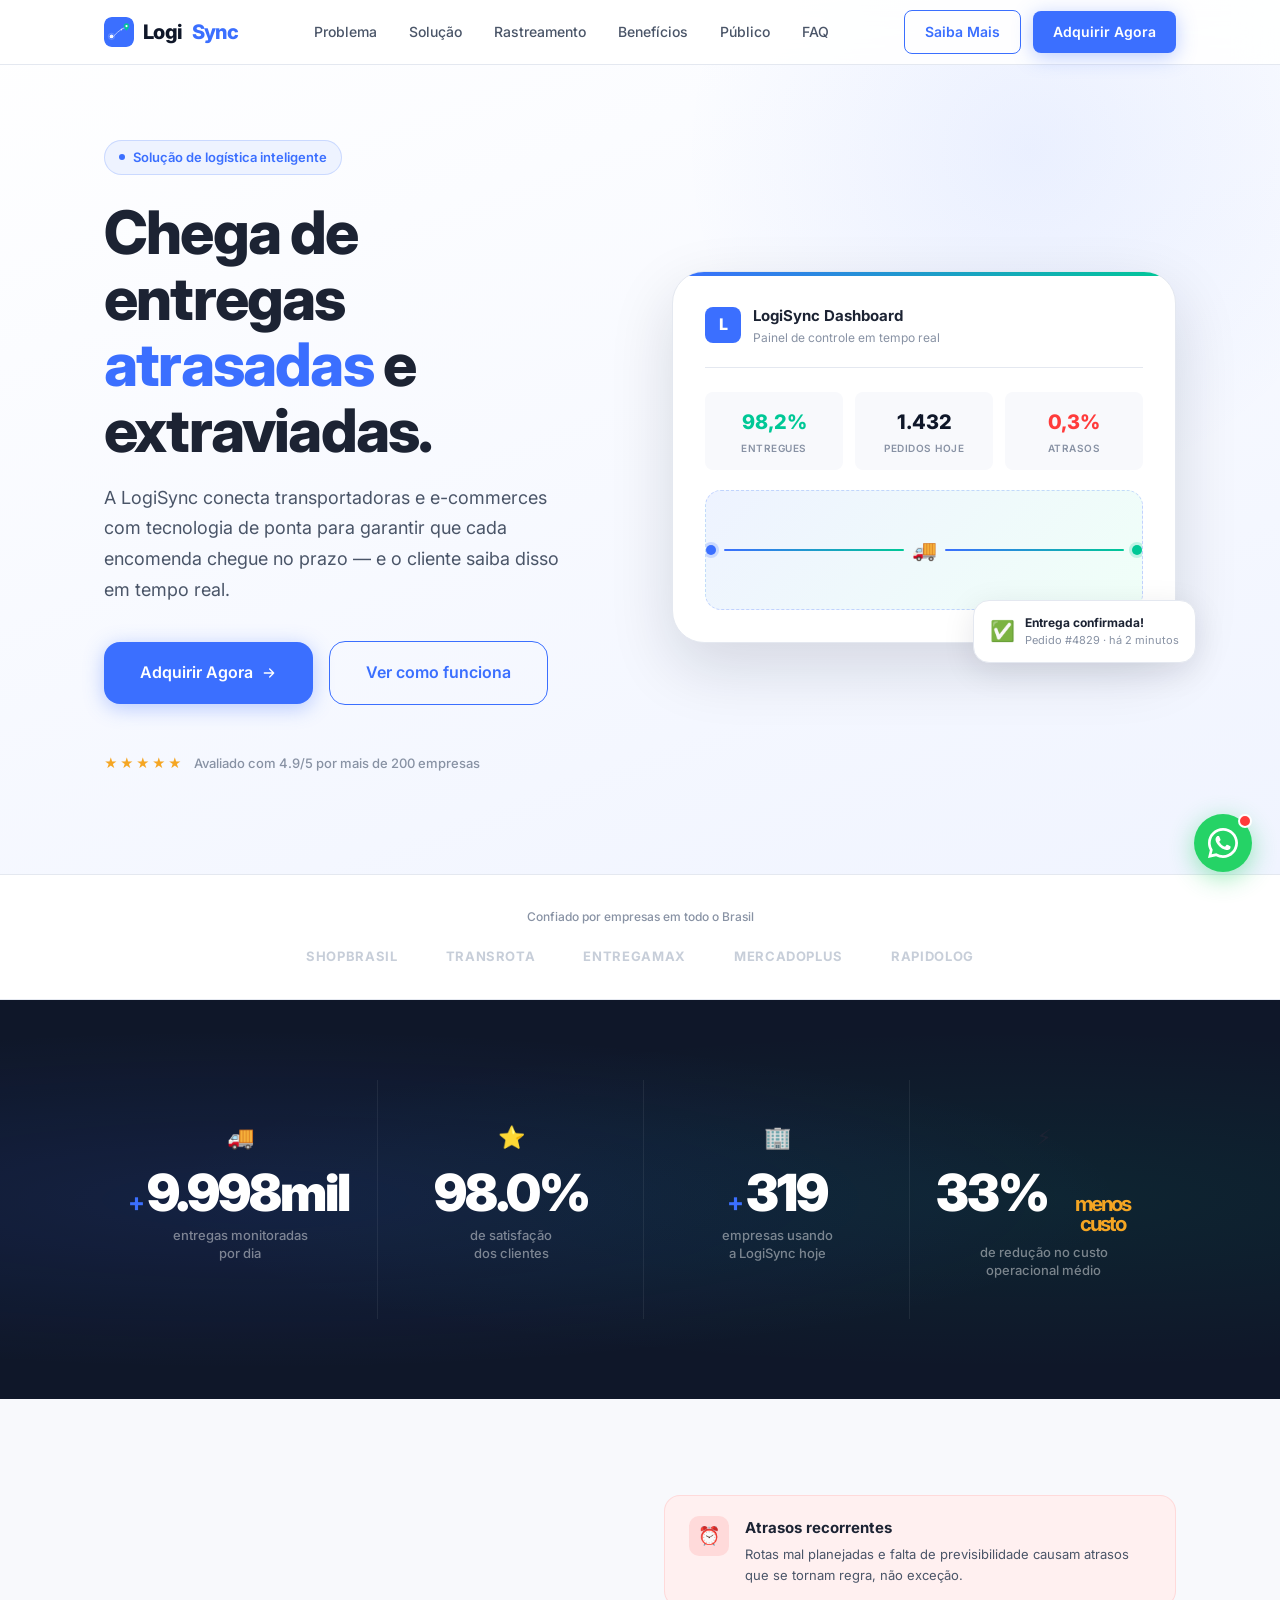
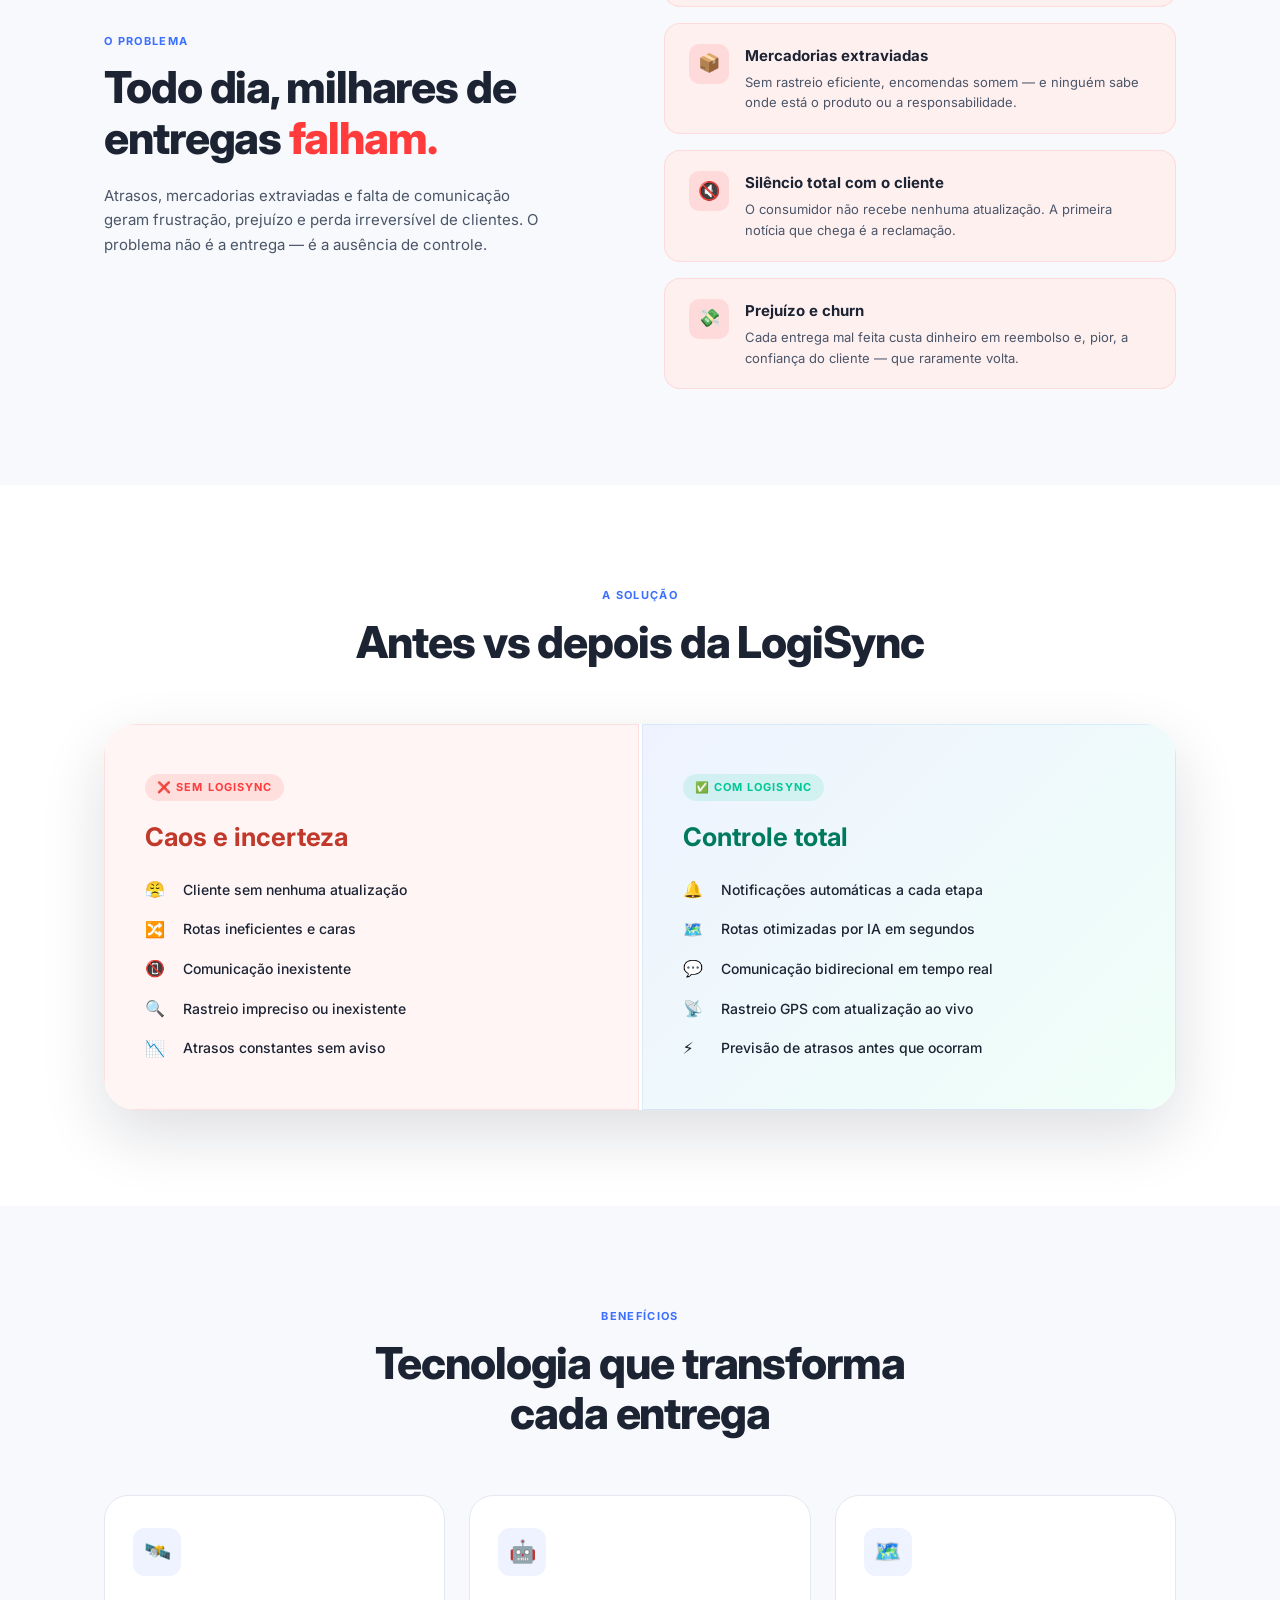
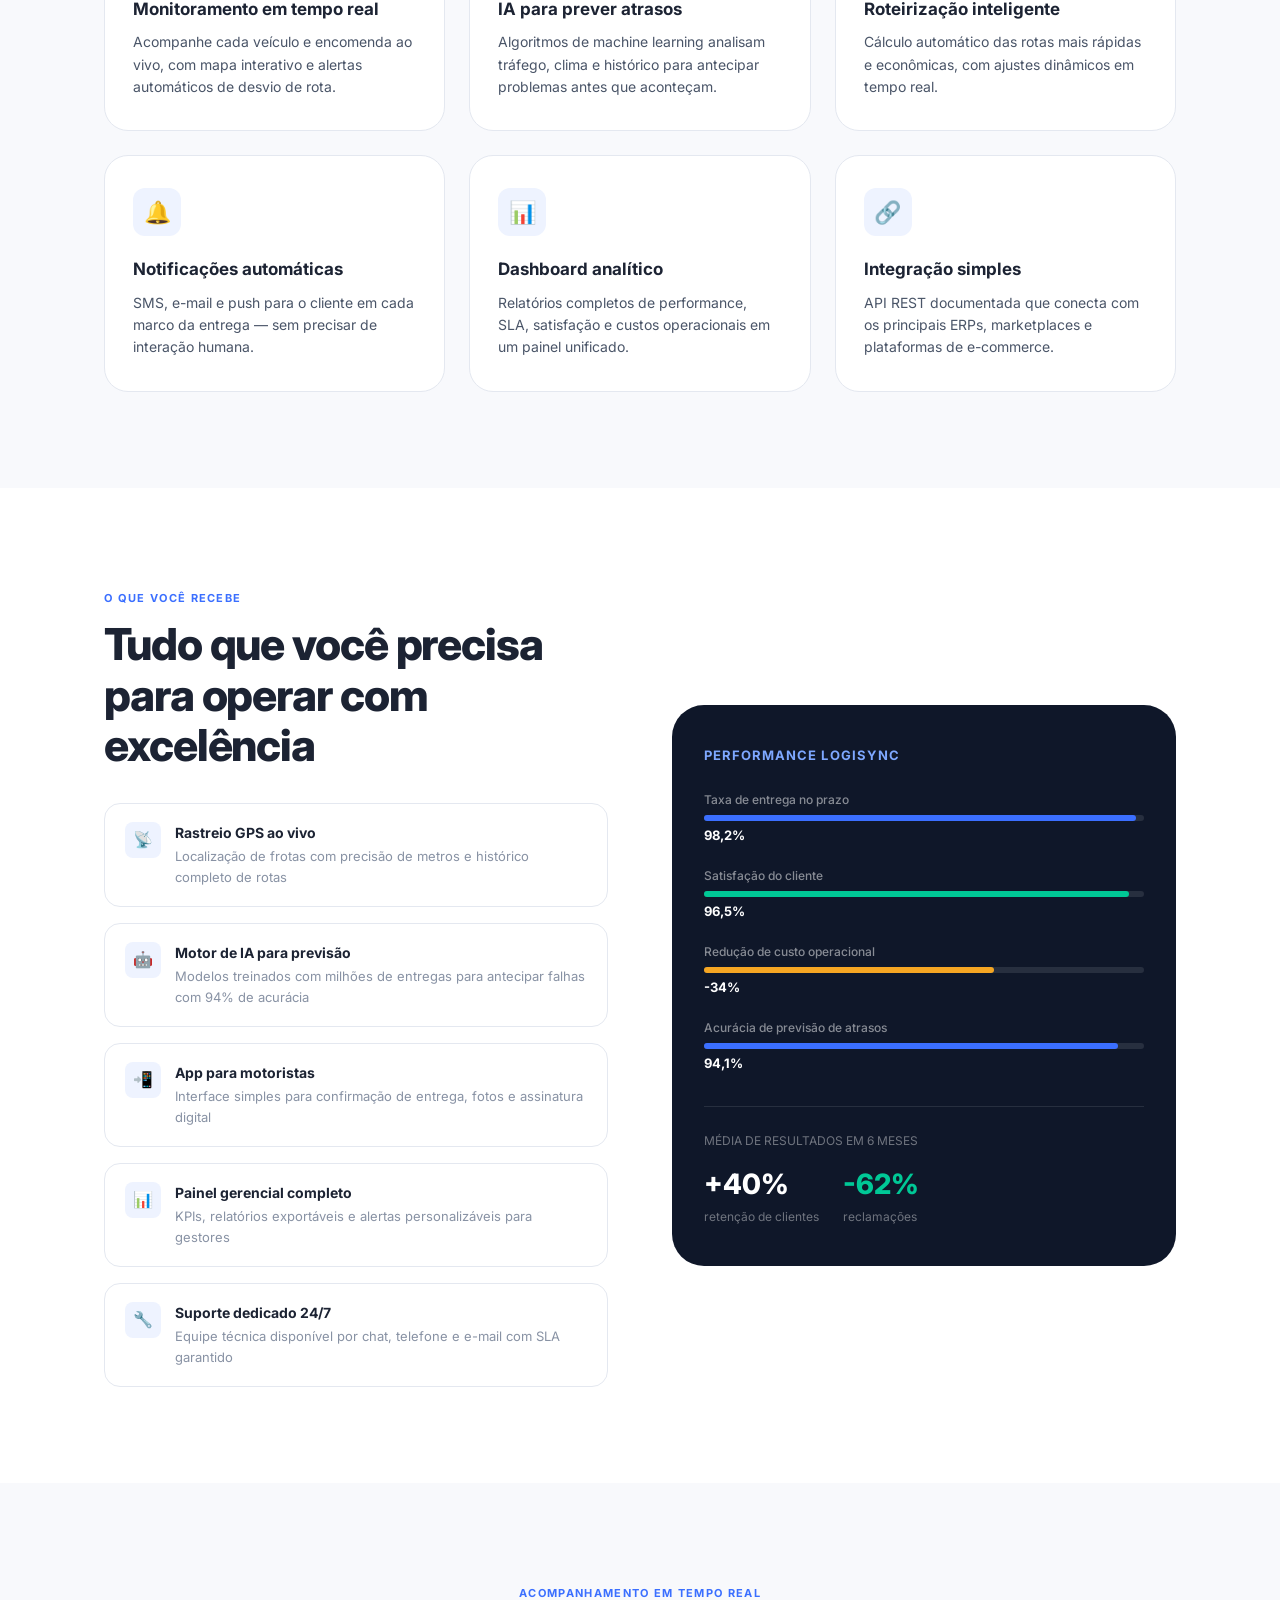
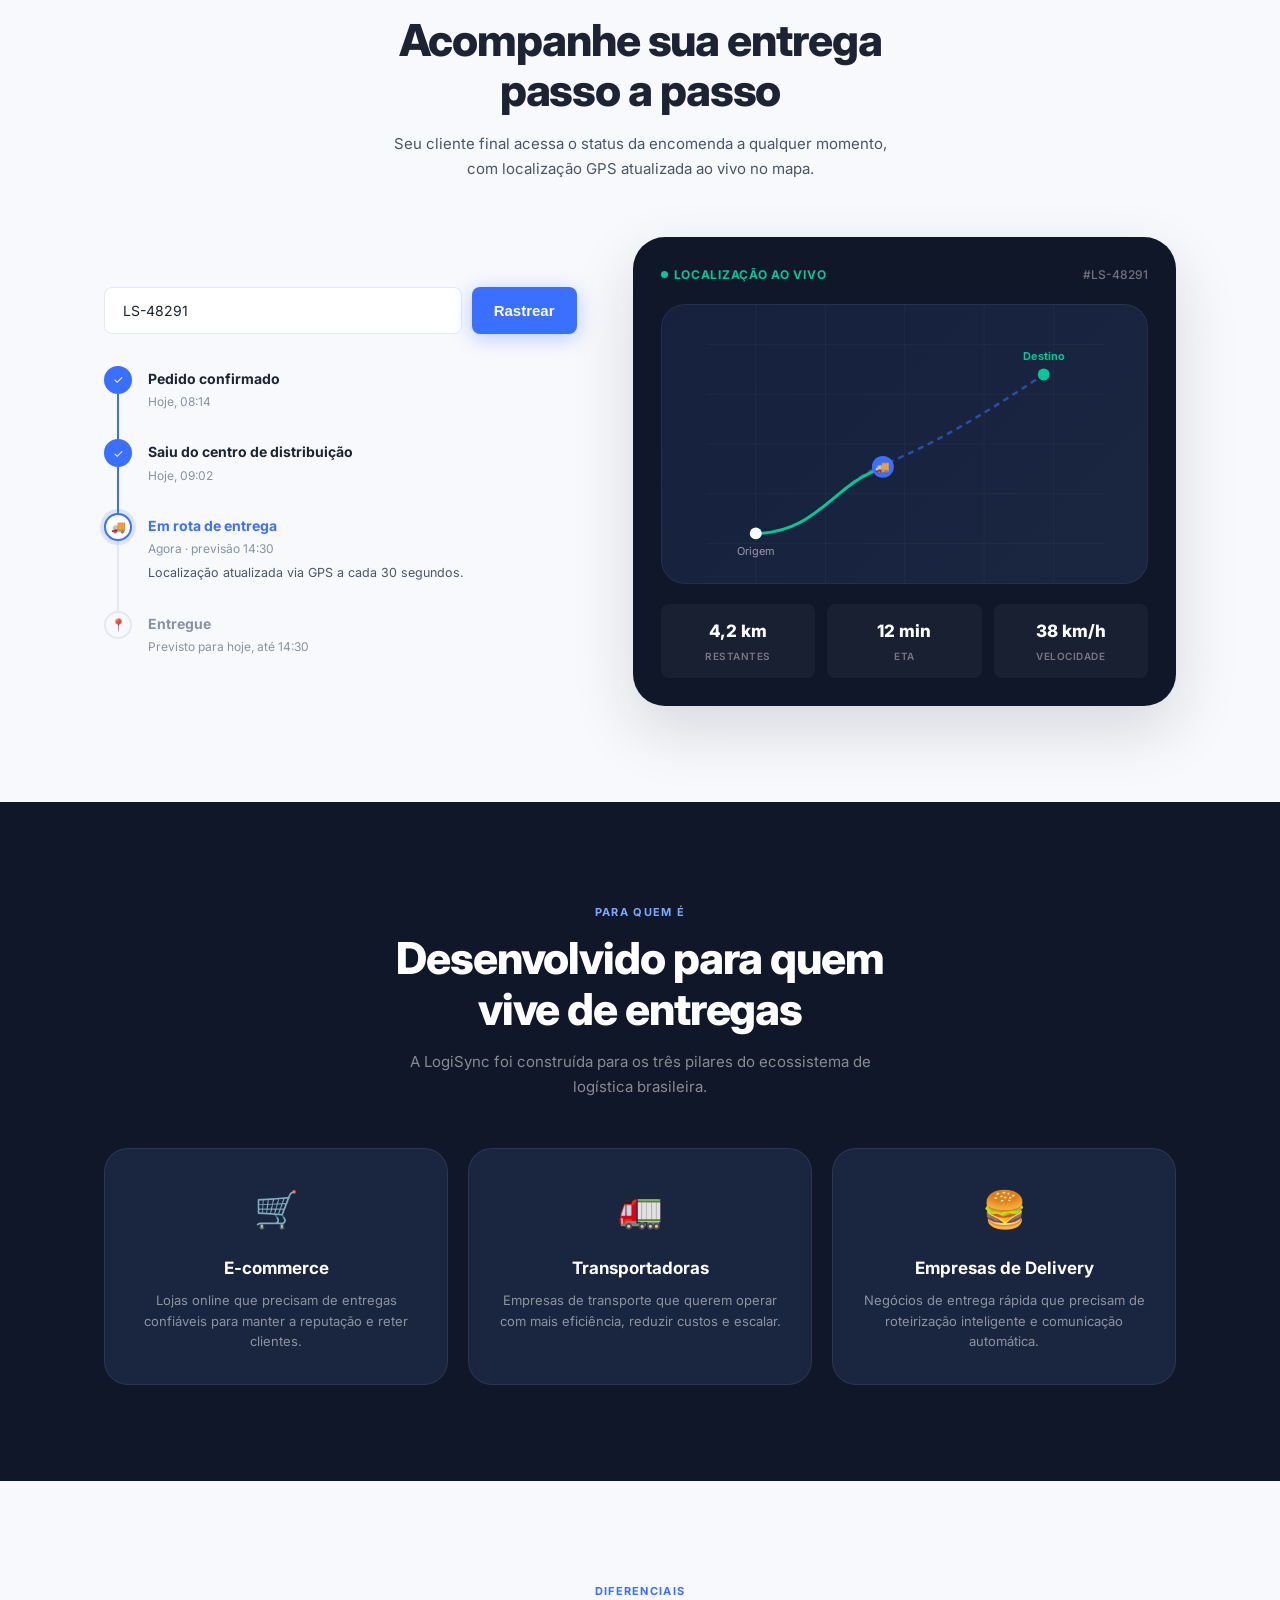
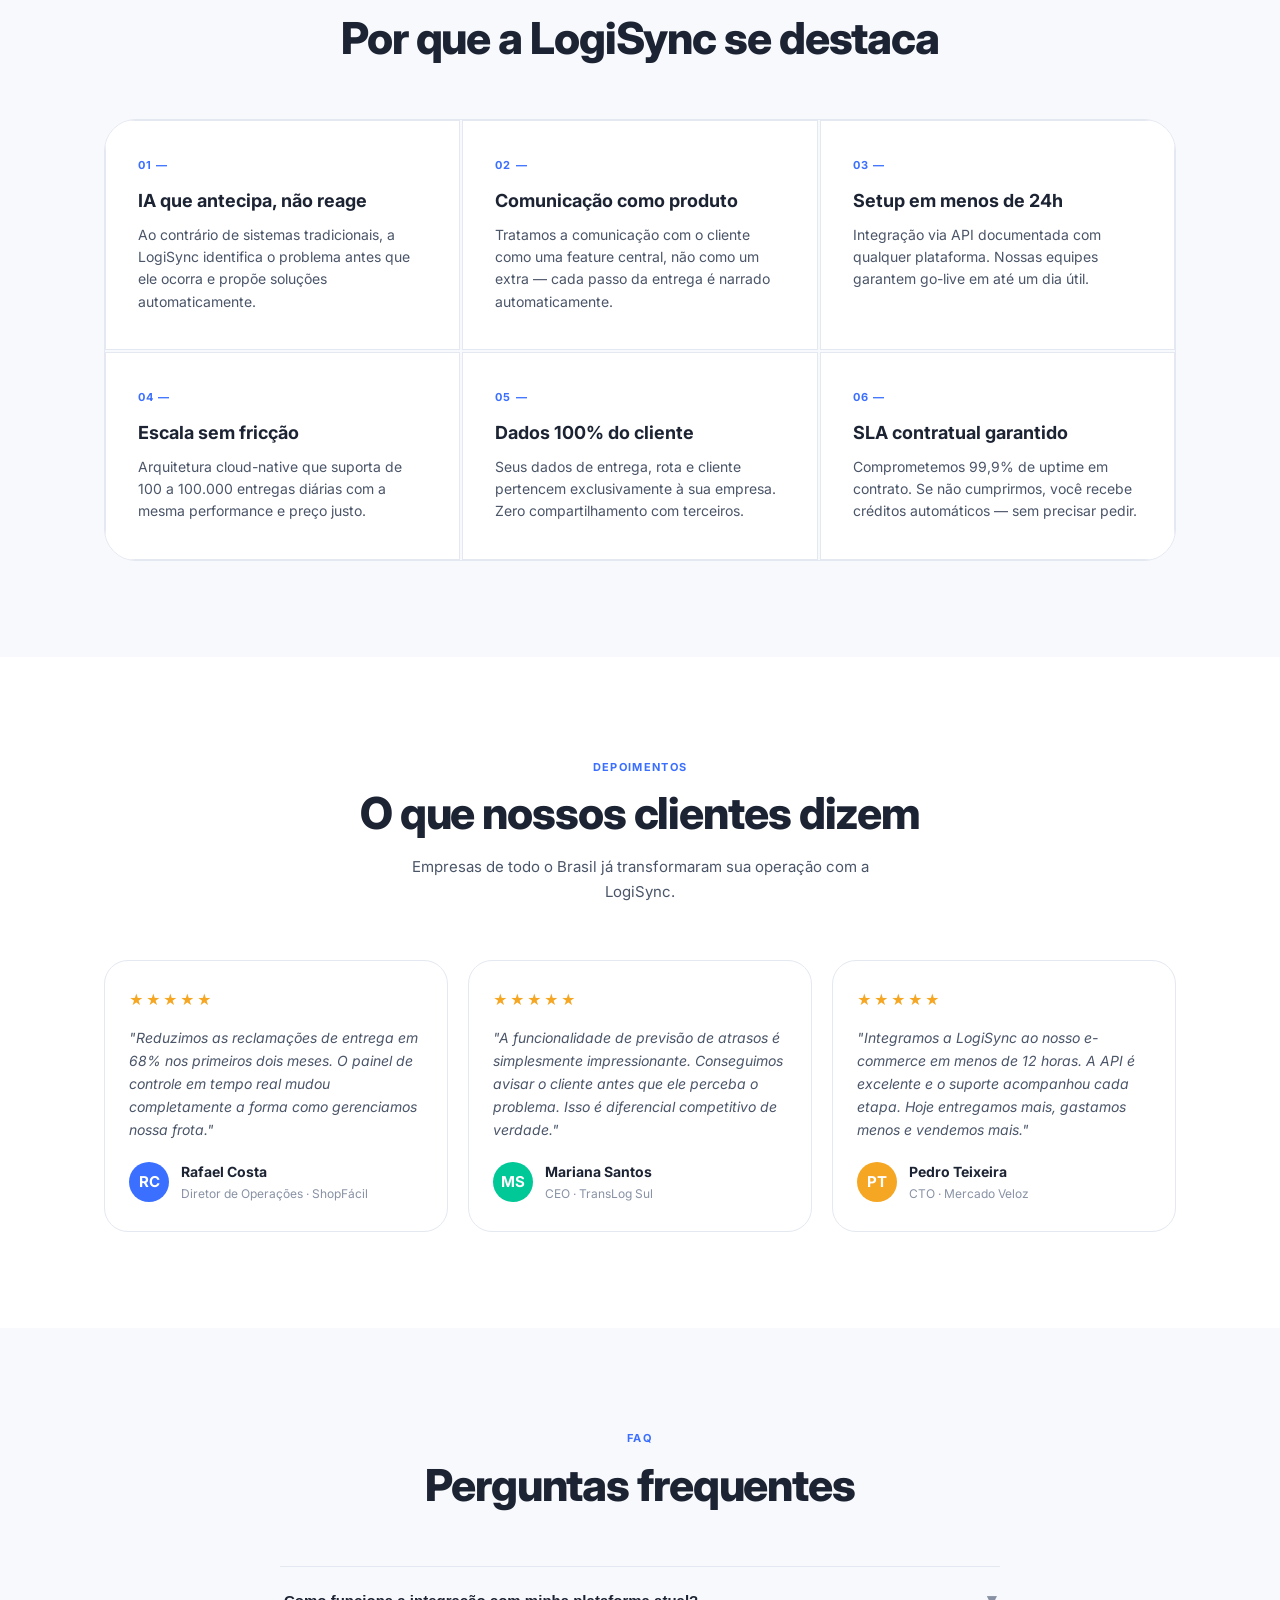
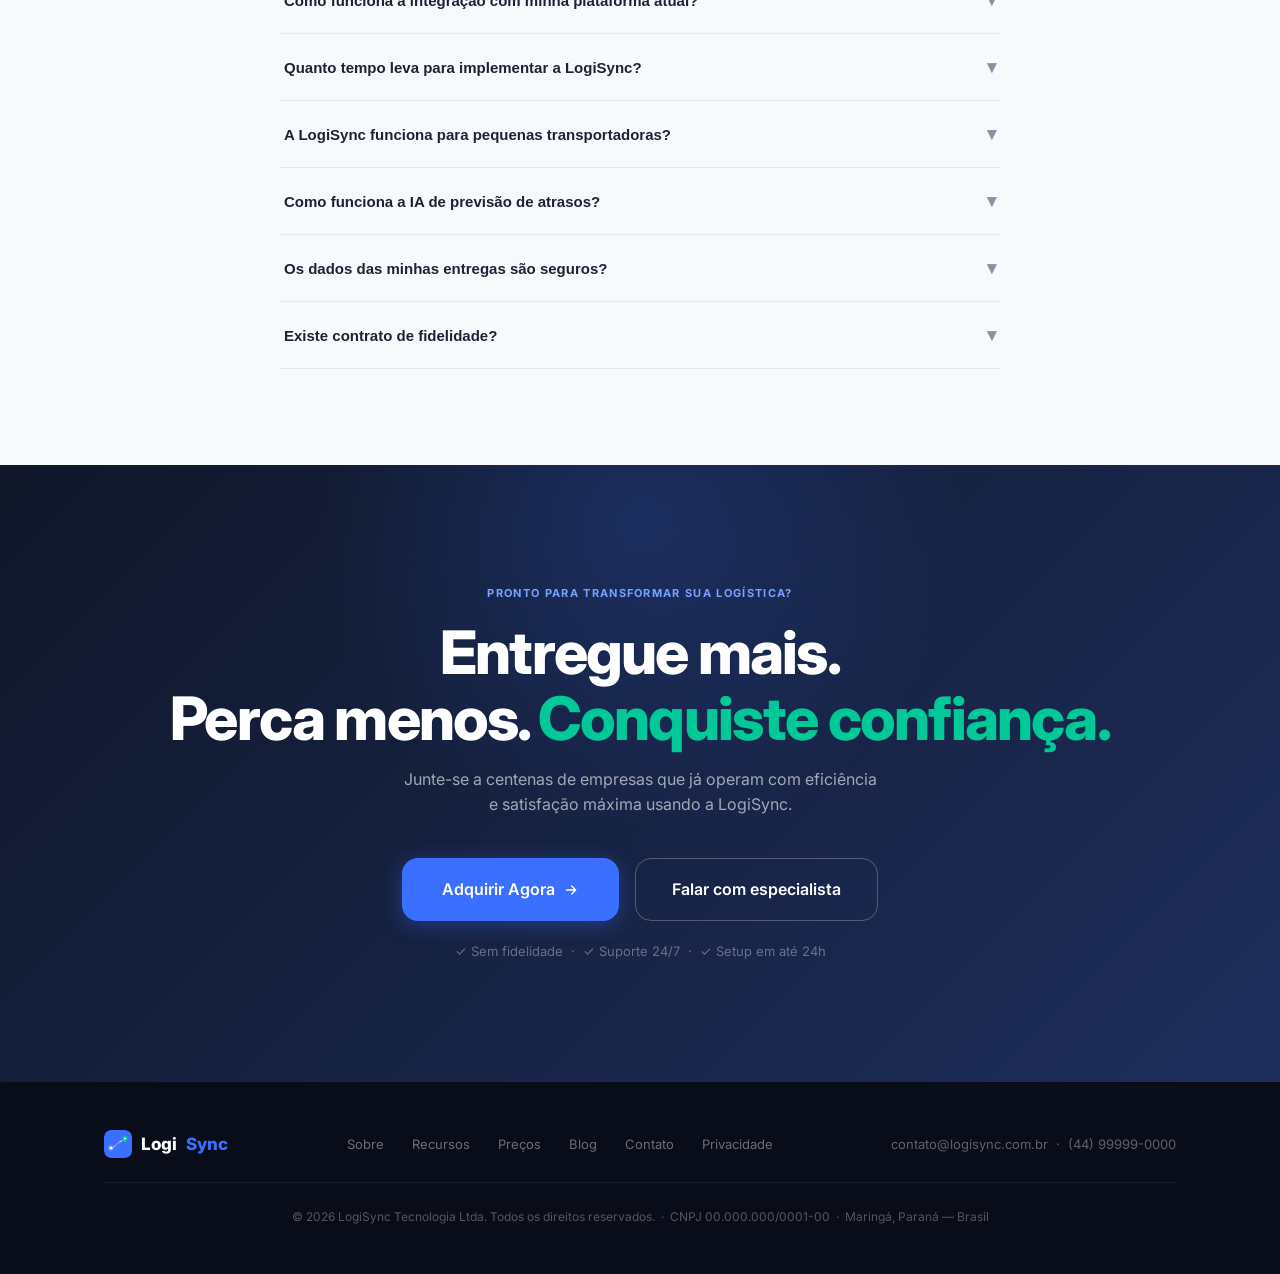
==== commit da883431: "trabalho do dacio" ====
--- a/index.html
+++ b/index.html
@@ -1,573 +1,1886 @@
 <!DOCTYPE html>
 <html lang="pt-BR">
 <head>
-    <meta charset="UTF-8">
-    <meta name="viewport" content="width=device-width, initial-scale=1.0">
-    <title>LogiSync</title>
-
-    <style>
-        /* Zera as margens padrão do navegador e garante que o tamanho das caixas inclua o padding (box-sizing) */
-        * {
-            margin: 0;
-            padding: 0;
-            box-sizing: border-box;
-            font-family: Montserrat, Arial, sans-serif;
-        }
-
-        /* Isso faz com que a rolagem da página deslize suavemente quando clicamos no menu */
-        html {
-            scroll-behavior: smooth;
-        }
-
-        body {
-            background: #f5f5f5;
-            color: #333;
-        }
-
-        /* NAVBAR (Menu Superior) */
-        nav {
-            background: #0f172a;
-            color: white;
-            padding: 20px 10%;
-            display: flex;
-            justify-content: space-between;
-            align-items: center;
-            /* position: fixed gruda o menu no topo. O z-index 1000 garante que ele fique na frente de todos os outros elementos do site */
-            position: fixed;
-            width: 100%;
-            top: 0;
-            z-index: 1000;
-            box-shadow: 0 4px 6px rgba(0,0,0,0.1);
-        }
-
-        nav h2 {
-            font-size: 24px;
-            letter-spacing: 1px;
-        }
-
-        nav ul {
-            display: flex;
-            list-style: none;
-            gap: 25px;
-        }
-
-        nav a {
-            color: white;
-            text-decoration: none;
-            font-size: 16px;
-            transition: color 0.3s; /* Transição suave ao passar o mouse */
-        }
-
-        nav a:hover {
-            color: #c7c8c9;
-        }
-
-        /* HERO (Primeira tela do site) */
-        .hero {
-            margin-top: 60px; /* Dá espaço para o menu fixo não cobrir o título */
-            height: 90vh;
-            display: flex;
-            flex-direction: column;
-            justify-content: center;
-            align-items: center;
-            text-align: center;
-            background: linear-gradient(135deg, #0f172a, #1e3a8a);
-            color: white;
-            padding: 0 20px;
-            position: relative; /* Segura as formas animadas aqui dentro */
-            overflow: hidden; /* Corta qualquer coisa que tente vazar para fora dessa área */
-        }
-
-        .hero-conteudo {
-            position: relative;
-            z-index: 2; /* Fica acima das formas animadas do fundo */
-            pointer-events: auto; /* Garante que possamos clicar no botão */
-        }
-
-        .hero p {
-            max-width: 600px;
-            margin: 0 auto 30px auto;
-            font-size: 20px;
-            line-height: 1.6;
-            text-shadow: 1px 1px 3px rgba(0,0,0,0.3);
-        }
-
-        .btn {
-            padding: 15px 35px;
-            border: none;
-            background: white;
-            color: #0f172a;
-            font-weight: bold;
-            font-size: 16px;
-            border-radius: 8px;
-            cursor: pointer;
-            transition: transform 0.3s, background 0.3s, box-shadow 0.3s;
-        }
-
-        .btn:hover {
-            transform: translateY(-3px); /* Faz o botão subir um pouquinho ao passar o mouse */
-            background: #f1f5f9;
-            box-shadow: 0 10px 20px rgba(0,0,0,0.2);
-        }
-
-        /* ANIMAÇÃO CSS DE FUNDO (A parte mais complexa do visual) */
-        .forma-animada {
-            position: absolute;
-            background: rgba(255, 255, 255, 0.05); /* Branco quase transparente */
-            border: 1px solid rgba(255, 255, 255, 0.1);
-            border-radius: 10px;
-            z-index: 1; /* Fica atrás do texto (que tem z-index 2) */
-            
-            /* Chama a animação 'flutuar'. 'infinite' faz repetir pra sempre. 'alternate' faz o movimento ir e voltar. 'ease-in-out' deixa o movimento suave nas pontas */
-            animation: flutuar infinite alternate ease-in-out;
-        }
-
-        /* Aqui definimos o tamanho e a posição de cada quadrado solto no fundo */
-        .forma-1 {
-            width: 150px;
-            height: 150px;
-            top: 15%;
-            left: 10%;
-            animation-duration: 6s; /* Essa forma demora 6s para subir e descer */
-        }
-        
-        .forma-2 {
-            width: 80px;
-            height: 80px;
-            top: 60%;
-            left: 25%;
-            animation-duration: 4s; /* Forma menor, move mais rápido */
-        }
-
-        .forma-3 {
-            width: 200px;
-            height: 200px;
-            bottom: 10%;
-            right: 15%;
-            animation-duration: 8s; /* Forma maior, move bem devagar para dar profundidade */
-        }
-
-        /* A regra que dita O QUE acontece na animação. Começa no 0% (parado) e vai até o 100% (sobe 40px no eixo Y e gira 15 graus) */
-        @keyframes flutuar {
-            0% {
-                transform: translateY(0px) rotate(0deg);
-            }
-            100% {
-                transform: translateY(-40px) rotate(15deg);
-            }
-        }
-
-        /* SEÇÕES GERAIS */
-        section {
-            padding: 80px 10%;
-            position: relative;
-            z-index: 2; 
-            background: #f5f5f5; 
-        }
-
-        .titulo {
-            text-align: center;
-            margin-bottom: 50px;
-            font-size: 32px;
-            color: #0f172a;
-            letter-spacing: -0.5px;
-        }
-
-        /* PROBLEMA E SOLUÇÃO */
-        .sobre-container {
-            display: flex;
-            gap: 40px;
-            justify-content: center;
-        }
-
-        .sobre-box {
-            background: white;
-            padding: 50px 40px;
-            border-radius: 4px;
-            flex: 1;
-            box-shadow: 0 4px 20px rgba(0,0,0,0.03);
-            text-align: left;
-            border-top: 3px solid transparent;
-            transition: transform 0.3s, box-shadow 0.3s;
-        }
-
-        .sobre-box:hover {
-            transform: translateY(-5px);
-            box-shadow: 0 10px 30px rgba(0,0,0,0.06);
-        }
-
-        .sobre-box h2 {
-            color: #0f172a;
-            margin-bottom: 20px;
-            font-size: 20px;
-            text-transform: uppercase;
-            letter-spacing: 1px;
-        }
-
-        .sobre-box p {
-            line-height: 1.7;
-            color: #555;
-            font-size: 16px;
-        }
-
-        /* CARDS BENEFÍCIOS */
-        .cards {
-            display: flex;
-            gap: 30px;
-            flex-wrap: wrap;
-            justify-content: center;
-        }
-
-        .card {
-            background: white;
-            width: 300px;
-            padding: 40px 30px;
-            border-radius: 4px;
-            box-shadow: 0 4px 20px rgba(0,0,0,0.03);
-            text-align: center;
-            transition: transform 0.3s, box-shadow 0.3s;
-            border: 1px solid #f1f5f9;
-        }
-
-        .card:hover {
-            transform: translateY(-5px);
-            box-shadow: 0 10px 30px rgba(0,0,0,0.06);
-        }
-
-        .card h3 {
-            color: #0f172a;
-            margin-bottom: 15px;
-            font-size: 18px;
-            text-transform: uppercase;
-            letter-spacing: 1px;
-        }
-
-        /* O '::after' cria aquele tracinho azul embaixo do título sem precisar sujar o HTML com tags vazias */
-        .card h3::after {
-            content: '';
-            display: block;
-            width: 40px;
-            height: 2px;
-            background: #2563eb;
-            margin: 15px auto 0;
-        }
-
-        .card p {
-            color: #666;
-            line-height: 1.6;
-            font-size: 15px;
-        }
-
-        /* MÉTRICAS */
-        .metricas {
-            background: #0f172a;
-            color: white;
-            display: flex;
-            justify-content: center;
-            flex-wrap: wrap;
-            gap: 80px;
-            text-align: center;
-            padding: 60px 10%;
-        }
-
-        .numero {
-            font-size: 55px;
-            font-weight: bold;
-            color: #ccc;
-            margin-bottom: 10px;
-        }
-
-        .metricas p {
-            font-size: 18px;
-            letter-spacing: 1px;
-        }
-
-        /* FAQ (Perguntas Frequentes) */
-        #faq {
-            background: white;
-        }
-
-        .faq-item {
-            background: transparent;
-            margin-bottom: 0;
-            border-bottom: 1px solid #e2e8f0;
-            border-radius: 0;
-        }
-
-        .pergunta {
-            background: transparent;
-            color: #0f172a;
-            padding: 25px 0;
-            font-weight: 600;
-            font-size: 18px;
-            cursor: pointer;
-            transition: color 0.3s;
-            display: flex;
-            justify-content: space-between;
-            align-items: center;
-        }
-
-        /* Coloca o símbolo de + no canto de cada pergunta */
-        .pergunta::after {
-            content: '+';
-            font-size: 24px;
-            color: #2563eb;
-            font-weight: 300;
-        }
-
-        /* Quando o JS colocar a classe 'ativa', muda o símbolo para - */
-        .pergunta.ativa::after {
-            content: '-';
-        }
-
-        .resposta {
-            display: none; /* A resposta sempre começa escondida */
-            padding: 0 0 25px 0;
-            color: #555;
-            background: transparent;
-            line-height: 1.6;
-            font-size: 16px;
-        }
-
-        /* FORMULÁRIO */
-        form {
-            background: white;
-            padding: 40px;
-            border-radius: 10px;
-            box-shadow: 0 5px 15px rgba(0,0,0,0.05);
-            max-width: 600px;
-            margin: auto;
-            display: flex;
-            flex-direction: column;
-            gap: 20px;
-        }
-
-        input, textarea {
-            padding: 15px;
-            border: 1px solid #ccc;
-            border-radius: 5px;
-            font-size: 16px;
-            outline: none;
-            transition: border-color 0.3s;
-        }
-
-        textarea {
-            resize: vertical;
-            min-height: 120px;
-        }
-
-        button[type="submit"] {
-            background: #2563eb;
-            color: white;
-            border: none;
-            padding: 15px;
-            font-size: 18px;
-            font-weight: bold;
-            border-radius: 5px;
-            cursor: pointer;
-            transition: background 0.3s;
-        }
-
-        button[type="submit"]:hover {
-            background: #1e3a8a;
-        }
-
-        /* FOOTER */
-        footer {
-            background: #0f172a;
-            color: white;
-            text-align: center;
-            padding: 40px 20px;
-            position: relative;
-            z-index: 2;
-        }
-
-        footer h3 {
-            margin-bottom: 10px;
-            color: white;
-        }
-
-        /* RESPONSIVO (O que acontece quando acessa do celular) */
-        @media(max-width:768px) {
-            nav {
-                flex-direction: column;
-                gap: 15px;
-                padding: 15px;
-            }
-            .sobre-container {
-                flex-direction: column;
-            }
-            .cards {
-                flex-direction: column;
-                align-items: center;
-            }
-            .metricas {
-                gap: 40px;
-                flex-direction: column;
-            }
-        }
-    </style>
+<meta charset="UTF-8">
+<meta name="viewport" content="width=device-width, initial-scale=1.0">
+<title>LogiSync — Logística que Entrega Confiança</title>
+<link rel="preconnect" href="https://fonts.googleapis.com">
+<link href="https://fonts.googleapis.com/css2?family=Inter:wght@300;400;500;600;700;800;900&display=swap" rel="stylesheet">
+<style>
+  /* ===== TOKENS ===== */
+  :root {
+    --navy:    #0F1729;
+    --navy-2:  #1A2540;
+    --navy-3:  #243054;
+    --blue:    #3B6FFF;
+    --blue-lt: #5585FF;
+    --blue-bg: #EEF3FF;
+    --red:     #FF3B3B;
+    --red-bg:  #FFF0F0;
+    --green:   #00C896;
+    --white:   #FFFFFF;
+    --off:     #F8F9FC;
+    --muted:   #8892A4;
+    --border:  #E4E8F0;
+    --text:    #1C2333;
+    --sub:     #4A5568;
+
+    --r-sm: 8px;
+    --r-md: 16px;
+    --r-lg: 24px;
+    --r-xl: 32px;
+
+    --shadow-sm: 0 2px 8px rgba(15,23,41,.06);
+    --shadow-md: 0 8px 32px rgba(15,23,41,.10);
+    --shadow-lg: 0 24px 64px rgba(15,23,41,.14);
+  }
+
+  /* ===== RESET ===== */
+  *, *::before, *::after { box-sizing: border-box; margin: 0; padding: 0; }
+  html { scroll-behavior: smooth; -webkit-text-size-adjust: 100%; }
+  body {
+    font-family: 'Inter', system-ui, sans-serif;
+    background: var(--white);
+    color: var(--text);
+    line-height: 1.6;
+    overflow-x: hidden;
+  }
+  img { display: block; max-width: 100%; }
+  a { text-decoration: none; color: inherit; }
+
+  /* ===== UTILS ===== */
+  .container { width: 100%; max-width: 1120px; margin: 0 auto; padding: 0 24px; }
+  .section { padding: 96px 0; }
+  .section--dark { background: var(--navy); color: var(--white); }
+  .section--off  { background: var(--off); }
+  .eyebrow {
+    display: inline-block;
+    font-size: 11px;
+    font-weight: 700;
+    letter-spacing: .12em;
+    text-transform: uppercase;
+    color: var(--blue);
+    margin-bottom: 12px;
+  }
+  .eyebrow--white { color: #7EA8FF; }
+  .heading-xl {
+    font-size: clamp(36px, 5vw, 60px);
+    font-weight: 800;
+    line-height: 1.1;
+    letter-spacing: -.03em;
+  }
+  .heading-lg {
+    font-size: clamp(28px, 3.5vw, 44px);
+    font-weight: 800;
+    line-height: 1.15;
+    letter-spacing: -.025em;
+  }
+  .heading-md {
+    font-size: clamp(20px, 2vw, 26px);
+    font-weight: 700;
+    line-height: 1.25;
+  }
+  .body-lg { font-size: 18px; line-height: 1.7; color: var(--sub); }
+  .body-md { font-size: 15px; line-height: 1.65; color: var(--sub); }
+  .text-center { text-align: center; }
+  .accent { color: var(--blue); }
+  .accent-green { color: var(--green); }
+  .accent-red { color: var(--red); }
+
+  /* ===== BUTTONS ===== */
+  .btn {
+    display: inline-flex; align-items: center; gap: 8px;
+    padding: 14px 28px;
+    border-radius: var(--r-sm);
+    font-size: 15px; font-weight: 600;
+    cursor: pointer; border: none;
+    transition: all .2s ease;
+    white-space: nowrap;
+  }
+  .btn-primary {
+    background: var(--blue);
+    color: var(--white);
+    box-shadow: 0 4px 20px rgba(59,111,255,.35);
+  }
+  .btn-primary:hover {
+    background: var(--blue-lt);
+    transform: translateY(-1px);
+    box-shadow: 0 8px 28px rgba(59,111,255,.45);
+  }
+  .btn-ghost {
+    background: transparent;
+    color: var(--white);
+    border: 1.5px solid rgba(255,255,255,.25);
+  }
+  .btn-ghost:hover { border-color: rgba(255,255,255,.6); background: rgba(255,255,255,.06); }
+  .btn-outline {
+    background: transparent;
+    color: var(--blue);
+    border: 1.5px solid var(--blue);
+  }
+  .btn-outline:hover { background: var(--blue-bg); }
+  .btn-lg { padding: 18px 36px; font-size: 16px; border-radius: var(--r-md); }
+
+  /* ===== NAV ===== */
+  nav {
+    position: fixed; top: 0; left: 0; right: 0; z-index: 100;
+    backdrop-filter: blur(20px);
+    background: rgba(255,255,255,.88);
+    border-bottom: 1px solid var(--border);
+    transition: box-shadow .3s;
+  }
+  nav.scrolled { box-shadow: var(--shadow-md); }
+  .nav-inner {
+    display: flex; align-items: center; justify-content: space-between;
+    height: 64px;
+  }
+  .nav-logo {
+    font-size: 20px; font-weight: 800; letter-spacing: -.03em;
+    color: var(--navy);
+    display: flex; align-items: center; gap: 9px;
+  }
+  .logo-mark {
+    width: 30px; height: 30px;
+    border-radius: 8px;
+    flex-shrink: 0;
+  }
+  .nav-logo span { color: var(--blue); }
+  .nav-links { display: flex; align-items: center; gap: 32px; }
+  .nav-links a {
+    font-size: 14px; font-weight: 500; color: var(--sub);
+    transition: color .2s;
+  }
+  .nav-links a:hover { color: var(--text); }
+  .nav-cta { display: flex; align-items: center; gap: 12px; }
+  .hamburger { display: none; flex-direction: column; gap: 5px; cursor: pointer; padding: 4px; }
+  .hamburger span { display: block; width: 22px; height: 2px; background: var(--navy); border-radius: 2px; transition: all .3s; }
+
+  /* ===== HERO ===== */
+  .hero {
+    padding-top: 140px;
+    padding-bottom: 100px;
+    background: linear-gradient(160deg, var(--white) 0%, #F0F4FF 100%);
+    overflow: hidden;
+    position: relative;
+  }
+  .hero::before {
+    content: '';
+    position: absolute; top: -200px; right: -100px;
+    width: 700px; height: 700px;
+    background: radial-gradient(circle, rgba(59,111,255,.08) 0%, transparent 70%);
+    pointer-events: none;
+  }
+  .hero-grid {
+    display: grid;
+    grid-template-columns: 1fr 1fr;
+    align-items: center;
+    gap: 64px;
+  }
+  .hero-badge {
+    display: inline-flex; align-items: center; gap: 8px;
+    background: var(--blue-bg);
+    border: 1px solid rgba(59,111,255,.2);
+    padding: 6px 14px;
+    border-radius: 100px;
+    font-size: 13px; font-weight: 600; color: var(--blue);
+    margin-bottom: 24px;
+  }
+  .hero-badge .dot { width: 6px; height: 6px; background: var(--blue); border-radius: 50%; animation: pulse 2s infinite; }
+  @keyframes pulse { 0%,100%{opacity:1;transform:scale(1)} 50%{opacity:.6;transform:scale(.8)} }
+  .hero h1 { margin-bottom: 20px; }
+  .hero h1 em { font-style: normal; color: var(--blue); }
+  .hero-sub { margin-bottom: 36px; max-width: 480px; }
+  .hero-actions { display: flex; align-items: center; gap: 16px; flex-wrap: wrap; margin-bottom: 48px; }
+  .hero-trust {
+    display: flex; align-items: center; gap: 10px;
+    font-size: 13px; color: var(--muted); font-weight: 500;
+  }
+  .hero-trust .stars { color: #F5A623; letter-spacing: 2px; }
+
+  /* Hero mockup */
+  .hero-visual { position: relative; }
+  .mockup-card {
+    background: var(--white);
+    border-radius: var(--r-xl);
+    box-shadow: var(--shadow-lg);
+    padding: 32px;
+    border: 1px solid var(--border);
+    position: relative;
+    overflow: hidden;
+  }
+  .mockup-card::before {
+    content: '';
+    position: absolute; top: 0; left: 0; right: 0; height: 4px;
+    background: linear-gradient(90deg, var(--blue), var(--green));
+  }
+  .mockup-header {
+    display: flex; align-items: center; gap: 12px;
+    margin-bottom: 24px;
+    padding-bottom: 20px;
+    border-bottom: 1px solid var(--border);
+  }
+  .mockup-logo-mark {
+    width: 36px; height: 36px;
+    background: var(--blue);
+    border-radius: 8px;
+    display: flex; align-items: center; justify-content: center;
+    color: white; font-weight: 800; font-size: 16px;
+  }
+  .mockup-title { font-weight: 700; font-size: 15px; }
+  .mockup-subtitle { font-size: 12px; color: var(--muted); }
+  .mockup-stats {
+    display: grid; grid-template-columns: repeat(3, 1fr); gap: 12px;
+    margin-bottom: 20px;
+  }
+  .stat-box {
+    background: var(--off);
+    border-radius: var(--r-sm);
+    padding: 14px 12px;
+    text-align: center;
+  }
+  .stat-box .val { font-size: 20px; font-weight: 800; color: var(--navy); }
+  .stat-box .lbl { font-size: 10px; font-weight: 600; color: var(--muted); text-transform: uppercase; letter-spacing: .05em; margin-top: 2px; }
+  .stat-box.green .val { color: var(--green); }
+  .stat-box.red .val { color: var(--red); }
+  .mockup-map {
+    background: linear-gradient(135deg, #EEF3FF, #F0FFF8);
+    border-radius: var(--r-md);
+    height: 120px;
+    display: flex; align-items: center; justify-content: center;
+    font-size: 13px; font-weight: 600; color: var(--blue);
+    gap: 8px;
+    border: 1px dashed rgba(59,111,255,.25);
+    position: relative; overflow: hidden;
+  }
+  .route-dot {
+    width: 10px; height: 10px; border-radius: 50%;
+    background: var(--blue); flex-shrink: 0;
+    box-shadow: 0 0 0 3px rgba(59,111,255,.2);
+  }
+  .route-line {
+    flex: 1; height: 2px; background: linear-gradient(90deg, var(--blue), var(--green));
+    border-radius: 2px; position: relative;
+  }
+  .route-truck { font-size: 20px; animation: slideTruck 3s ease-in-out infinite; }
+  @keyframes slideTruck { 0%,100%{transform:translateX(0)} 50%{transform:translateX(8px)} }
+  .route-dot-end { width: 10px; height: 10px; border-radius: 50%; background: var(--green); flex-shrink: 0; box-shadow: 0 0 0 3px rgba(0,200,150,.2); }
+  .mockup-notification {
+    position: absolute; bottom: -20px; right: -20px;
+    background: var(--white);
+    border-radius: var(--r-md);
+    padding: 12px 16px;
+    box-shadow: var(--shadow-md);
+    border: 1px solid var(--border);
+    font-size: 12px;
+    display: flex; align-items: center; gap: 10px;
+    animation: floatUp 4s ease-in-out infinite;
+  }
+  @keyframes floatUp { 0%,100%{transform:translateY(0)} 50%{transform:translateY(-6px)} }
+  .notif-icon { font-size: 20px; }
+  .notif-text .notif-title { font-weight: 700; font-size: 12px; color: var(--text); }
+  .notif-text .notif-body { font-size: 11px; color: var(--muted); }
+
+  /* ===== LOGOS (social proof) ===== */
+  .logos-bar {
+    padding: 32px 0;
+    border-top: 1px solid var(--border);
+    border-bottom: 1px solid var(--border);
+  }
+  .logos-inner {
+    display: flex; align-items: center; justify-content: center;
+    gap: 48px; flex-wrap: wrap;
+  }
+  .logo-item {
+    font-size: 13px; font-weight: 700; letter-spacing: .05em;
+    text-transform: uppercase; color: #B0BAC9;
+    opacity: .7;
+  }
+  .logos-label { font-size: 12px; color: var(--muted); text-align: center; margin-bottom: 20px; font-weight: 500; }
+
+  /* ===== PROBLEM ===== */
+  .problem-grid {
+    display: grid; grid-template-columns: 1fr 1fr; gap: 48px;
+    align-items: center;
+  }
+  .problem-cards { display: flex; flex-direction: column; gap: 16px; }
+  .problem-card {
+    display: flex; gap: 16px; align-items: flex-start;
+    background: var(--red-bg);
+    border: 1px solid rgba(255,59,59,.12);
+    padding: 20px 24px;
+    border-radius: var(--r-md);
+    transition: transform .2s;
+  }
+  .problem-card:hover { transform: translateX(4px); }
+  .problem-icon {
+    width: 40px; height: 40px; border-radius: 10px;
+    background: rgba(255,59,59,.12);
+    display: flex; align-items: center; justify-content: center;
+    font-size: 18px; flex-shrink: 0;
+  }
+  .problem-card h4 { font-size: 15px; font-weight: 700; margin-bottom: 4px; color: var(--text); }
+  .problem-card p  { font-size: 13px; color: var(--sub); }
+
+  /* ===== SOLUTION ===== */
+  .solution-split {
+    display: grid; grid-template-columns: 1fr 1fr; gap: 3px;
+    border-radius: var(--r-xl);
+    overflow: hidden;
+    box-shadow: var(--shadow-lg);
+  }
+  .split-side {
+    padding: 48px 40px;
+  }
+  .split-side.bad  { background: #FFF5F5; border: 1px solid rgba(255,59,59,.12); }
+  .split-side.good { background: linear-gradient(135deg, #EEF3FF 0%, #F0FFF8 100%); border: 1px solid rgba(59,111,255,.12); }
+  .split-label {
+    display: inline-flex; align-items: center; gap: 6px;
+    font-size: 11px; font-weight: 700; text-transform: uppercase; letter-spacing: .1em;
+    margin-bottom: 20px; padding: 5px 12px; border-radius: 100px;
+  }
+  .split-label.bad  { background: rgba(255,59,59,.12); color: var(--red); }
+  .split-label.good { background: rgba(0,200,150,.12); color: var(--green); }
+  .split-items { display: flex; flex-direction: column; gap: 14px; margin-top: 24px; }
+  .split-item { display: flex; align-items: center; gap: 12px; font-size: 14px; font-weight: 500; }
+  .split-icon { font-size: 16px; width: 26px; flex-shrink: 0; }
+
+  /* ===== FEATURES ===== */
+  .features-grid {
+    display: grid;
+    grid-template-columns: repeat(auto-fit, minmax(260px, 1fr));
+    gap: 24px;
+    margin-top: 56px;
+  }
+  .feature-card {
+    background: var(--white);
+    border: 1px solid var(--border);
+    border-radius: var(--r-lg);
+    padding: 32px 28px;
+    transition: box-shadow .25s, transform .25s;
+  }
+  .feature-card:hover {
+    box-shadow: var(--shadow-md);
+    transform: translateY(-3px);
+  }
+  .feat-icon-wrap {
+    width: 48px; height: 48px;
+    border-radius: 12px;
+    display: flex; align-items: center; justify-content: center;
+    font-size: 22px;
+    margin-bottom: 20px;
+    background: var(--blue-bg);
+  }
+  .feature-card h3 { font-size: 17px; font-weight: 700; margin-bottom: 8px; }
+  .feature-card p  { font-size: 14px; color: var(--sub); line-height: 1.6; }
+
+  /* ===== WHAT'S INCLUDED ===== */
+  .included-wrapper {
+    display: grid; grid-template-columns: 1fr 1fr; gap: 64px;
+    align-items: center;
+  }
+  .included-list { display: flex; flex-direction: column; gap: 16px; margin-top: 32px; }
+  .included-item {
+    display: flex; gap: 14px; align-items: flex-start;
+    padding: 18px 20px;
+    border-radius: var(--r-md);
+    border: 1px solid var(--border);
+    background: var(--white);
+    transition: border-color .2s, box-shadow .2s;
+  }
+  .included-item:hover { border-color: rgba(59,111,255,.3); box-shadow: var(--shadow-sm); }
+  .inc-icon {
+    width: 36px; height: 36px; border-radius: 8px;
+    background: var(--blue-bg);
+    color: var(--blue);
+    display: flex; align-items: center; justify-content: center;
+    font-size: 16px; flex-shrink: 0;
+  }
+  .included-item h4 { font-size: 14px; font-weight: 700; margin-bottom: 2px; }
+  .included-item p  { font-size: 13px; color: var(--muted); }
+  .included-visual {
+    background: var(--navy);
+    border-radius: var(--r-xl);
+    padding: 40px 32px;
+    color: var(--white);
+  }
+  .iv-title { font-size: 13px; font-weight: 700; color: #7EA8FF; text-transform: uppercase; letter-spacing: .08em; margin-bottom: 24px; }
+  .iv-metric { margin-bottom: 20px; }
+  .iv-metric .label { font-size: 12px; color: rgba(255,255,255,.5); margin-bottom: 6px; font-weight: 500; }
+  .iv-metric .bar-track { background: rgba(255,255,255,.1); border-radius: 100px; height: 6px; }
+  .iv-metric .bar-fill  { height: 6px; border-radius: 100px; transition: width 1s ease; }
+  .iv-metric .bar-fill.blue  { background: var(--blue); }
+  .iv-metric .bar-fill.green { background: var(--green); }
+  .iv-metric .bar-fill.amber { background: #F5A623; }
+  .iv-val { font-size: 13px; font-weight: 700; color: var(--white); margin-top: 4px; }
+
+  /* ===== AUDIENCE ===== */
+  .audience-cards {
+    display: grid;
+    grid-template-columns: repeat(auto-fit, minmax(220px, 1fr));
+    gap: 20px;
+    margin-top: 48px;
+  }
+  .audience-card {
+    background: var(--navy-2);
+    border: 1px solid rgba(255,255,255,.08);
+    border-radius: var(--r-lg);
+    padding: 32px 24px;
+    text-align: center;
+    transition: background .2s, transform .2s;
+  }
+  .audience-card:hover { background: var(--navy-3); transform: translateY(-2px); }
+  .audience-emoji { font-size: 36px; margin-bottom: 16px; display: block; }
+  .audience-card h3 { font-size: 17px; font-weight: 700; color: var(--white); margin-bottom: 8px; }
+  .audience-card p  { font-size: 13px; color: rgba(255,255,255,.5); }
+
+  /* ===== DIFFERENTIALS ===== */
+  .diff-grid {
+    display: grid;
+    grid-template-columns: repeat(auto-fit, minmax(300px, 1fr));
+    gap: 2px;
+    border-radius: var(--r-xl);
+    overflow: hidden;
+    border: 1px solid var(--border);
+    margin-top: 56px;
+  }
+  .diff-cell {
+    padding: 36px 32px;
+    background: var(--white);
+    border: 1px solid var(--border);
+    transition: background .2s;
+  }
+  .diff-cell:hover { background: var(--off); }
+  .diff-num { font-size: 11px; font-weight: 700; color: var(--blue); letter-spacing: .1em; text-transform: uppercase; margin-bottom: 12px; }
+  .diff-cell h3 { font-size: 18px; font-weight: 700; margin-bottom: 8px; }
+  .diff-cell p  { font-size: 14px; color: var(--sub); }
+
+  /* ===== TESTIMONIALS ===== */
+  .test-grid {
+    display: grid;
+    grid-template-columns: repeat(auto-fit, minmax(280px, 1fr));
+    gap: 20px;
+    margin-top: 56px;
+  }
+  .test-card {
+    background: var(--white);
+    border: 1px solid var(--border);
+    border-radius: var(--r-lg);
+    padding: 28px 24px;
+    transition: box-shadow .25s;
+  }
+  .test-card:hover { box-shadow: var(--shadow-md); }
+  .test-stars { color: #F5A623; font-size: 14px; letter-spacing: 2px; margin-bottom: 14px; }
+  .test-text { font-size: 14px; line-height: 1.65; color: var(--sub); margin-bottom: 20px; font-style: italic; }
+  .test-author { display: flex; align-items: center; gap: 12px; }
+  .test-avatar {
+    width: 40px; height: 40px; border-radius: 50%;
+    display: flex; align-items: center; justify-content: center;
+    font-weight: 700; font-size: 15px; color: var(--white);
+    flex-shrink: 0;
+  }
+  .test-name  { font-size: 14px; font-weight: 700; }
+  .test-role  { font-size: 12px; color: var(--muted); }
+
+  /* ===== FAQ ===== */
+  .faq-list { max-width: 720px; margin: 56px auto 0; display: flex; flex-direction: column; gap: 0; }
+  .faq-item { border-top: 1px solid var(--border); }
+  .faq-item:last-child { border-bottom: 1px solid var(--border); }
+  .faq-q {
+    width: 100%; background: none; border: none; cursor: pointer;
+    display: flex; justify-content: space-between; align-items: center;
+    padding: 22px 4px;
+    font-size: 15px; font-weight: 600; color: var(--text);
+    text-align: left; gap: 16px;
+    transition: color .2s;
+  }
+  .faq-q:hover { color: var(--blue); }
+  .faq-chevron { font-size: 18px; color: var(--muted); transition: transform .3s; flex-shrink: 0; }
+  .faq-a {
+    overflow: hidden;
+    max-height: 0;
+    transition: max-height .35s ease, padding .2s;
+    font-size: 14px; color: var(--sub); line-height: 1.7;
+    padding: 0 4px;
+  }
+  .faq-item.open .faq-chevron { transform: rotate(180deg); color: var(--blue); }
+  .faq-item.open .faq-a { max-height: 200px; padding-bottom: 20px; }
+
+  /* ===== CTA FINAL ===== */
+  .cta-final {
+    background: linear-gradient(135deg, var(--navy) 0%, #1E2E5C 100%);
+    text-align: center;
+    padding: 120px 0;
+    position: relative;
+    overflow: hidden;
+  }
+  .cta-final::before {
+    content: '';
+    position: absolute; top: -40%; left: 50%; transform: translateX(-50%);
+    width: 800px; height: 600px;
+    background: radial-gradient(circle, rgba(59,111,255,.18) 0%, transparent 65%);
+    pointer-events: none;
+  }
+  .cta-final h2 { color: var(--white); margin-bottom: 16px; position: relative; }
+  .cta-final .sub { color: rgba(255,255,255,.6); margin-bottom: 40px; position: relative; max-width: 480px; margin-left: auto; margin-right: auto; }
+  .cta-actions { display: flex; gap: 16px; justify-content: center; flex-wrap: wrap; position: relative; }
+  .cta-note { margin-top: 20px; font-size: 13px; color: rgba(255,255,255,.35); position: relative; }
+
+  /* ===== FOOTER ===== */
+  footer {
+    background: #090D1A;
+    color: rgba(255,255,255,.5);
+    padding: 48px 0;
+  }
+  .footer-inner {
+    display: flex; justify-content: space-between; align-items: center;
+    flex-wrap: wrap; gap: 24px;
+  }
+  .footer-logo { font-size: 17px; font-weight: 800; color: var(--white); display: flex; align-items: center; gap: 9px; }
+  .footer-logo span { color: var(--blue); }
+  .logo-mark-footer { width: 28px; height: 28px; border-radius: 7px; flex-shrink: 0; }
+  .footer-links { display: flex; gap: 28px; flex-wrap: wrap; }
+  .footer-links a { font-size: 13px; color: rgba(255,255,255,.4); transition: color .2s; }
+  .footer-links a:hover { color: rgba(255,255,255,.8); }
+  .footer-copy { font-size: 12px; color: rgba(255,255,255,.3); text-align: center; margin-top: 24px; padding-top: 24px; border-top: 1px solid rgba(255,255,255,.06); }
+
+  /* ===== ANIMATION ===== */
+  .fade-up {
+    opacity: 0; transform: translateY(28px);
+    transition: opacity .6s ease, transform .6s ease;
+  }
+  .fade-up.visible { opacity: 1; transform: translateY(0); }
+
+  /* ===== MOBILE ===== */
+  /* ===== TRACKING / GPS SECTION ===== */
+  .tracking-wrapper {
+    display: grid;
+    grid-template-columns: 1fr 1.15fr;
+    gap: 56px;
+    align-items: center;
+    margin-top: 56px;
+  }
+  .tracking-search {
+    display: flex; gap: 10px; margin-bottom: 32px;
+  }
+  .tracking-input {
+    flex: 1;
+    padding: 14px 18px;
+    border: 1.5px solid var(--border);
+    border-radius: var(--r-sm);
+    font-size: 14px; font-family: 'Inter', sans-serif;
+    color: var(--text);
+    transition: border-color .2s;
+  }
+  .tracking-input:focus { outline: none; border-color: var(--blue); }
+  .tracking-steps { display: flex; flex-direction: column; gap: 0; }
+  .tstep {
+    display: flex; gap: 16px; position: relative;
+    padding-bottom: 28px;
+  }
+  .tstep:last-child { padding-bottom: 0; }
+  .tstep-line {
+    position: absolute; left: 13px; top: 28px; bottom: 0;
+    width: 2px; background: var(--border);
+  }
+  .tstep:last-child .tstep-line { display: none; }
+  .tstep.done .tstep-line { background: var(--blue); }
+  .tstep-dot {
+    width: 28px; height: 28px; border-radius: 50%;
+    background: var(--off);
+    border: 2px solid var(--border);
+    display: flex; align-items: center; justify-content: center;
+    flex-shrink: 0; font-size: 12px;
+    transition: all .3s;
+    position: relative; z-index: 1;
+  }
+  .tstep.done .tstep-dot { background: var(--blue); border-color: var(--blue); color: white; }
+  .tstep.active .tstep-dot {
+    background: var(--white); border-color: var(--blue); color: var(--blue);
+    box-shadow: 0 0 0 4px rgba(59,111,255,.15);
+    animation: tstepPulse 1.8s infinite;
+  }
+  @keyframes tstepPulse { 0%,100%{box-shadow:0 0 0 4px rgba(59,111,255,.15)} 50%{box-shadow:0 0 0 7px rgba(59,111,255,.08)} }
+  .tstep-content { padding-top: 2px; }
+  .tstep-title { font-size: 14px; font-weight: 700; color: var(--text); }
+  .tstep.active .tstep-title { color: var(--blue); }
+  .tstep-time  { font-size: 12px; color: var(--muted); margin-top: 2px; }
+  .tstep-desc  { font-size: 12.5px; color: var(--sub); margin-top: 4px; max-width: 320px; }
+
+  /* Mapa simulado */
+  .gps-card {
+    background: var(--navy);
+    border-radius: var(--r-xl);
+    padding: 28px;
+    box-shadow: var(--shadow-lg);
+    position: relative;
+  }
+  .gps-header {
+    display: flex; justify-content: space-between; align-items: center;
+    margin-bottom: 20px;
+  }
+  .gps-live {
+    display: flex; align-items: center; gap: 6px;
+    font-size: 12px; font-weight: 700; color: var(--green);
+    text-transform: uppercase; letter-spacing: .06em;
+  }
+  .gps-live-dot { width: 7px; height: 7px; border-radius: 50%; background: var(--green); animation: pulse 2s infinite; }
+  .gps-id { font-size: 12px; color: rgba(255,255,255,.4); font-weight: 500; }
+  .gps-map {
+    background: linear-gradient(135deg, #16213D 0%, #1A2540 100%);
+    border-radius: var(--r-lg);
+    height: 280px;
+    position: relative;
+    overflow: hidden;
+    border: 1px solid rgba(255,255,255,.06);
+  }
+  .gps-map svg { width: 100%; height: 100%; }
+  .gps-grid-line { stroke: rgba(255,255,255,.04); stroke-width: 1; }
+  .gps-route-path { fill: none; stroke: #3B6FFF; stroke-width: 2.5; stroke-dasharray: 6 5; opacity: .55; }
+  .gps-route-done { fill: none; stroke: #00C896; stroke-width: 3; }
+  .gps-point-start { fill: white; }
+  .gps-point-end { fill: #00C896; }
+  .gps-truck-icon {
+    animation: gpsTruckMove 4s ease-in-out infinite;
+  }
+  @keyframes gpsTruckMove {
+    0%,100% { transform: translate(0,0); }
+    50% { transform: translate(3px,-2px); }
+  }
+  .gps-ring {
+    animation: gpsRing 2.4s infinite;
+  }
+  @keyframes gpsRing {
+    0% { r: 6; opacity: .7; }
+    100% { r: 22; opacity: 0; }
+  }
+  .gps-footer-stats {
+    display: grid; grid-template-columns: repeat(3, 1fr); gap: 12px;
+    margin-top: 20px;
+  }
+  .gps-stat { text-align: center; padding: 14px 8px; background: rgba(255,255,255,.04); border-radius: var(--r-sm); }
+  .gps-stat .gv { font-size: 17px; font-weight: 800; color: var(--white); }
+  .gps-stat .gl { font-size: 10px; color: rgba(255,255,255,.4); font-weight: 600; text-transform: uppercase; letter-spacing: .05em; margin-top: 2px; }
+
+  @media (max-width: 900px) {
+    .tracking-wrapper { grid-template-columns: 1fr; gap: 40px; }
+    .gps-card { order: -1; }
+  }
+
+  /* ===== WHATSAPP FLOAT ===== */
+  .wa-float {
+    position: fixed; bottom: 28px; right: 28px; z-index: 500;
+    display: flex; flex-direction: column; align-items: flex-end; gap: 12px;
+  }
+  .wa-tooltip {
+    background: var(--navy);
+    color: var(--white);
+    font-size: 13px; font-weight: 600;
+    padding: 10px 16px;
+    border-radius: var(--r-md);
+    white-space: nowrap;
+    box-shadow: var(--shadow-md);
+    position: relative;
+    opacity: 0; transform: translateX(10px);
+    transition: opacity .25s, transform .25s;
+    pointer-events: none;
+  }
+  .wa-tooltip::after {
+    content: '';
+    position: absolute; right: 18px; bottom: -6px;
+    width: 12px; height: 12px;
+    background: var(--navy);
+    clip-path: polygon(0 0, 100% 0, 50% 100%);
+  }
+  .wa-float:hover .wa-tooltip { opacity: 1; transform: translateX(0); }
+  .wa-btn {
+    width: 58px; height: 58px; border-radius: 50%;
+    background: #25D366;
+    display: flex; align-items: center; justify-content: center;
+    box-shadow: 0 6px 24px rgba(37,211,102,.45);
+    cursor: pointer;
+    transition: transform .2s, box-shadow .2s;
+    text-decoration: none;
+    animation: waPop .4s cubic-bezier(.34,1.56,.64,1) 1.5s both;
+  }
+  @keyframes waPop { from{transform:scale(0);opacity:0} to{transform:scale(1);opacity:1} }
+  .wa-btn:hover { transform: scale(1.08); box-shadow: 0 10px 32px rgba(37,211,102,.55); }
+  .wa-btn svg { width: 30px; height: 30px; fill: white; }
+  .wa-pulse {
+    position: absolute; top: 0; right: 0;
+    width: 14px; height: 14px; border-radius: 50%;
+    background: #FF3B3B;
+    border: 2px solid white;
+    animation: waPulseAnim 2s ease-in-out infinite;
+  }
+  @keyframes waPulseAnim { 0%,100%{transform:scale(1)} 50%{transform:scale(1.3)} }
+
+  /* ===== METRICS SECTION ===== */
+  .metrics-section {
+    background: var(--navy);
+    padding: 80px 0;
+    position: relative; overflow: hidden;
+  }
+  .metrics-section::before {
+    content: '';
+    position: absolute; inset: 0;
+    background: radial-gradient(ellipse at 20% 50%, rgba(59,111,255,.12) 0%, transparent 60%),
+                radial-gradient(ellipse at 80% 50%, rgba(0,200,150,.08) 0%, transparent 60%);
+    pointer-events: none;
+  }
+  .metrics-grid {
+    display: grid;
+    grid-template-columns: repeat(4, 1fr);
+    gap: 2px;
+    position: relative;
+  }
+  .metric-item {
+    text-align: center;
+    padding: 40px 24px;
+    border-right: 1px solid rgba(255,255,255,.07);
+  }
+  .metric-item:last-child { border-right: none; }
+  .metric-num {
+    font-size: clamp(36px, 4vw, 56px);
+    font-weight: 900;
+    letter-spacing: -.04em;
+    line-height: 1;
+    margin-bottom: 8px;
+    color: var(--white);
+    display: flex; align-items: baseline; justify-content: center; gap: 2px;
+  }
+  .metric-num .prefix { font-size: .5em; font-weight: 700; color: var(--blue); margin-right: 2px; }
+  .metric-num .suffix { font-size: .45em; font-weight: 700; color: var(--green); margin-left: 2px; }
+  .metric-label {
+    font-size: 13px; font-weight: 500;
+    color: rgba(255,255,255,.45);
+    line-height: 1.4;
+  }
+  .metric-icon {
+    font-size: 22px; margin-bottom: 12px; display: block;
+  }
+  @media (max-width: 768px) {
+    .metrics-grid { grid-template-columns: repeat(2, 1fr); }
+    .metric-item { border-right: none; border-bottom: 1px solid rgba(255,255,255,.07); }
+    .metric-item:nth-child(odd) { border-right: 1px solid rgba(255,255,255,.07); }
+    .metric-item:last-child, .metric-item:nth-last-child(2):nth-child(odd) { border-bottom: none; }
+  }
+
+  /* ===== MODAL ===== */
+  .modal-overlay {
+    position: fixed; inset: 0; z-index: 1000;
+    background: rgba(9,13,26,.7);
+    backdrop-filter: blur(6px);
+    display: flex; align-items: center; justify-content: center;
+    padding: 20px;
+    opacity: 0; pointer-events: none;
+    transition: opacity .3s ease;
+  }
+  .modal-overlay.active { opacity: 1; pointer-events: all; }
+  .modal {
+    background: var(--white);
+    border-radius: var(--r-xl);
+    width: 100%; max-width: 860px;
+    max-height: 90vh; overflow-y: auto;
+    padding: 48px 40px;
+    position: relative;
+    transform: translateY(24px) scale(.97);
+    transition: transform .35s cubic-bezier(.16,1,.3,1);
+    box-shadow: 0 32px 80px rgba(9,13,26,.3);
+  }
+  .modal-overlay.active .modal { transform: translateY(0) scale(1); }
+  .modal-close {
+    position: absolute; top: 20px; right: 20px;
+    width: 36px; height: 36px; border-radius: 50%;
+    background: var(--off); border: none; cursor: pointer;
+    display: flex; align-items: center; justify-content: center;
+    font-size: 18px; color: var(--muted);
+    transition: background .2s, color .2s;
+  }
+  .modal-close:hover { background: var(--border); color: var(--text); }
+  .modal-header { text-align: center; margin-bottom: 12px; }
+  .modal-header h2 { font-size: 28px; font-weight: 800; letter-spacing: -.02em; }
+  .modal-header p  { font-size: 15px; color: var(--sub); margin-top: 8px; }
+  .modal-toggle {
+    display: flex; align-items: center; justify-content: center;
+    gap: 12px; margin: 24px 0 32px;
+  }
+  .toggle-label { font-size: 13px; font-weight: 600; color: var(--sub); }
+  .toggle-label.active { color: var(--text); }
+  .toggle-switch {
+    width: 44px; height: 24px; background: var(--blue);
+    border-radius: 100px; position: relative; cursor: pointer;
+    border: none; flex-shrink: 0; transition: background .2s;
+  }
+  .toggle-knob {
+    position: absolute; top: 3px; left: 3px;
+    width: 18px; height: 18px; background: white;
+    border-radius: 50%;
+    transition: transform .25s cubic-bezier(.4,0,.2,1);
+  }
+  .toggle-switch.annual .toggle-knob { transform: translateX(20px); }
+  .toggle-badge {
+    background: linear-gradient(90deg,#00C896,#00A87A);
+    color: white; font-size: 11px; font-weight: 700;
+    padding: 3px 9px; border-radius: 100px; letter-spacing: .04em;
+  }
+  .plans-grid {
+    display: grid;
+    grid-template-columns: repeat(3, 1fr);
+    gap: 16px;
+  }
+  .plan-card {
+    border: 1.5px solid var(--border);
+    border-radius: var(--r-lg);
+    padding: 28px 24px;
+    position: relative;
+    transition: border-color .2s, box-shadow .2s, transform .2s;
+  }
+  .plan-card:hover { box-shadow: var(--shadow-md); transform: translateY(-2px); }
+  .plan-card.popular {
+    border-color: var(--blue);
+    box-shadow: 0 0 0 3px rgba(59,111,255,.1);
+  }
+  .popular-badge {
+    position: absolute; top: -12px; left: 50%; transform: translateX(-50%);
+    background: var(--blue); color: white;
+    font-size: 11px; font-weight: 700; letter-spacing: .06em;
+    padding: 4px 14px; border-radius: 100px; white-space: nowrap;
+    text-transform: uppercase;
+  }
+  .plan-name { font-size: 13px; font-weight: 700; text-transform: uppercase; letter-spacing: .08em; color: var(--muted); margin-bottom: 8px; }
+  .plan-name.blue { color: var(--blue); }
+  .plan-price { display: flex; align-items: baseline; gap: 4px; margin-bottom: 4px; }
+  .plan-price .currency { font-size: 16px; font-weight: 700; color: var(--text); margin-top: 4px; }
+  .plan-price .amount  { font-size: 40px; font-weight: 900; color: var(--text); line-height: 1; letter-spacing: -.03em; }
+  .plan-price .period  { font-size: 13px; color: var(--muted); }
+  .plan-desc { font-size: 13px; color: var(--muted); margin-bottom: 20px; min-height: 36px; }
+  .plan-divider { height: 1px; background: var(--border); margin: 16px 0; }
+  .plan-features { display: flex; flex-direction: column; gap: 10px; margin-bottom: 24px; }
+  .plan-feat { display: flex; align-items: flex-start; gap: 10px; font-size: 13px; color: var(--sub); }
+  .plan-feat .check { color: var(--green); font-size: 14px; flex-shrink: 0; margin-top: 1px; }
+  .plan-feat .cross  { color: var(--muted); font-size: 14px; flex-shrink: 0; margin-top: 1px; opacity: .5; }
+  .plan-btn {
+    display: block; width: 100%; padding: 13px;
+    border-radius: var(--r-sm); font-size: 14px; font-weight: 700;
+    cursor: pointer; border: none; text-align: center;
+    transition: all .2s;
+  }
+  .plan-btn.solid {
+    background: var(--blue); color: white;
+    box-shadow: 0 4px 16px rgba(59,111,255,.35);
+  }
+  .plan-btn.solid:hover { background: var(--blue-lt); transform: translateY(-1px); box-shadow: 0 8px 24px rgba(59,111,255,.4); }
+  .plan-btn.outline {
+    background: transparent; color: var(--blue);
+    border: 1.5px solid var(--blue);
+  }
+  .plan-btn.outline:hover { background: var(--blue-bg); }
+  .modal-footer {
+    text-align: center; margin-top: 28px;
+    font-size: 13px; color: var(--muted);
+  }
+  .modal-footer strong { color: var(--text); }
+
+  /* ===== MODAL MOBILE ===== */
+  @media (max-width: 720px) {
+    .modal { padding: 32px 20px; }
+    .plans-grid { grid-template-columns: 1fr; gap: 12px; }
+    .plan-card.popular { order: -1; }
+  }
+
+  @media (max-width: 768px) {
+    .section { padding: 72px 0; }
+    .hero { padding-top: 120px; padding-bottom: 72px; }
+    .hero-grid { grid-template-columns: 1fr; gap: 40px; }
+    .hero-visual { order: -1; }
+    .mockup-notification { display: none; }
+    .problem-grid { grid-template-columns: 1fr; }
+    .solution-split { grid-template-columns: 1fr; }
+    .included-wrapper { grid-template-columns: 1fr; }
+    .included-visual { order: -1; }
+    .nav-links { display: none; }
+    .nav-cta .btn:first-child { display: none; }
+    .hamburger { display: flex; }
+    .hero-actions { flex-direction: column; align-items: flex-start; }
+    .logos-inner { gap: 24px; }
+    .diff-grid { grid-template-columns: 1fr; }
+    .footer-inner { flex-direction: column; text-align: center; }
+  }
+</style>
 </head>
 <body>
 
-    <nav>
-        <h2>LogiSync</h2>
-        <ul>
-            <li><a href="#inicio">Início</a></li>
-            <li><a href="#sobre">Sobre</a></li>
-            <li><a href="#beneficios">Benefícios</a></li>
-            <li><a href="#faq">FAQ</a></li>
-            <li><a href="#contato">Contato</a></li>
-        </ul>
-    </nav>
-
-    <section class="hero" id="inicio">
-        <div class="hero-conteudo">
-            <p>Controle entregas, acompanhe transportes e reduza custos operacionais com facilidade.</p>
-            <button class="btn" onclick="document.getElementById('contato').scrollIntoView();">Solicitar Demonstração</button>
-        </div>
-
-        <div class="forma-animada forma-1"></div>
-        <div class="forma-animada forma-2"></div>
-        <div class="forma-animada forma-3"></div>
-    </section>
-
-    <section id="sobre">
-        <h2 class="titulo">Entenda o Processo</h2>
-        <div class="sobre-container">
-            <div class="sobre-box">
-                <h2>O Problema</h2>
-                <p>Muitas empresas enfrentam atrasos, falta de controle, perda de mercadorias e extrema dificuldade para acompanhar as entregas em tempo real com os clientes.</p>
+<!-- ===== NAV ===== -->
+<nav id="navbar">
+  <div class="container">
+    <div class="nav-inner">
+      <a href="#" class="nav-logo">
+        <svg class="logo-mark" viewBox="0 0 96 96" xmlns="http://www.w3.org/2000/svg">
+          <rect width="96" height="96" rx="22" fill="#3B6FFF"/>
+          <circle cx="24" cy="62" r="6" fill="white" opacity="0.95"/>
+          <circle cx="24" cy="62" r="10" fill="none" stroke="white" stroke-width="2" opacity="0.3"/>
+          <path d="M30 62 Q60 30 72 34" fill="none" stroke="white" stroke-width="2.5" stroke-linecap="round" opacity="0.7"/>
+          <circle cx="72" cy="34" r="5" fill="#00C896"/>
+          <path d="M72 20 C67 20 63 24 63 29 C63 35 72 44 72 44 C72 44 81 35 81 29 C81 24 77 20 72 20Z" fill="#00C896" opacity="0.9"/>
+          <circle cx="72" cy="29" r="3.5" fill="white"/>
+          <polygon points="53,40 59,36 56,44" fill="white" opacity="0.8"/>
+        </svg>
+        Logi<span>Sync</span>
+      </a>
+      <div class="nav-links">
+        <a href="#problema">Problema</a>
+        <a href="#solucao">Solução</a>
+        <a href="#rastreamento">Rastreamento</a>
+        <a href="#beneficios">Benefícios</a>
+        <a href="#publico">Público</a>
+        <a href="#faq">FAQ</a>
+      </div>
+      <div class="nav-cta">
+        <a href="#cta" class="btn btn-outline" style="padding:10px 20px;font-size:14px;">Saiba Mais</a>
+        <a href="#cta" class="btn btn-primary" style="padding:10px 20px;font-size:14px;">Adquirir Agora</a>
+      </div>
+      <div class="hamburger" onclick="toggleMenu()">
+        <span></span><span></span><span></span>
+      </div>
+    </div>
+  </div>
+</nav>
+
+<!-- ===== HERO ===== -->
+<section class="hero">
+  <div class="container">
+    <div class="hero-grid">
+      <div>
+        <div class="hero-badge">
+          <span class="dot"></span>
+          Solução de logística inteligente
+        </div>
+        <h1 class="heading-xl fade-up">
+          Chega de entregas<br>
+          <em>atrasadas</em> e extraviadas.
+        </h1>
+        <p class="body-lg hero-sub fade-up">
+          A LogiSync conecta transportadoras e e-commerces com tecnologia de ponta para garantir que cada encomenda chegue no prazo — e o cliente saiba disso em tempo real.
+        </p>
+        <div class="hero-actions fade-up">
+          <a href="#cta" class="btn btn-primary btn-lg">
+            Adquirir Agora
+            <svg width="16" height="16" fill="none" viewBox="0 0 24 24"><path d="M5 12h14M13 6l6 6-6 6" stroke="currentColor" stroke-width="2" stroke-linecap="round" stroke-linejoin="round"/></svg>
+          </a>
+          <a href="#solucao" class="btn btn-outline btn-lg">Ver como funciona</a>
+        </div>
+        <div class="hero-trust fade-up">
+          <span class="stars">★★★★★</span>
+          <span>Avaliado com 4.9/5 por mais de 200 empresas</span>
+        </div>
+      </div>
+
+      <div class="hero-visual fade-up">
+        <div class="mockup-card">
+          <div class="mockup-header">
+            <div class="mockup-logo-mark">L</div>
+            <div>
+              <div class="mockup-title">LogiSync Dashboard</div>
+              <div class="mockup-subtitle">Painel de controle em tempo real</div>
             </div>
-            <div class="sobre-box">
-                <h2>Nossa Solução</h2>
-                <p>A LogiSync permite monitorar todas as operações em uma única tela. Centralizamos dados de rotas, transportadoras e clientes para você nunca mais perder prazos.</p>
+          </div>
+          <div class="mockup-stats">
+            <div class="stat-box green">
+              <div class="val">98,2%</div>
+              <div class="lbl">Entregues</div>
             </div>
-        </div>
-    </section>
-
-    <section id="beneficios">
-        <h2 class="titulo">Nossos Benefícios</h2>
-        <div class="cards">
-            <div class="card">
-                <h3>Rastreamento</h3>
-                <p>Acompanhe entregas em tempo real via satélite e GPS diretamente pelo nosso painel.</p>
+            <div class="stat-box">
+              <div class="val">1.432</div>
+              <div class="lbl">Pedidos hoje</div>
             </div>
-            <div class="card">
-                <h3>Relatórios</h3>
-                <p>Visualize indicadores de desempenho importantes para tomar decisões estratégicas.</p>
+            <div class="stat-box red">
+              <div class="val">0,3%</div>
+              <div class="lbl">Atrasos</div>
             </div>
-            <div class="card">
-                <h3>Economia</h3>
-                <p>Reduza custos operacionais escolhendo as melhores rotas e evitando desperdícios de combustível.</p>
+          </div>
+          <div class="mockup-map">
+            <div class="route-dot"></div>
+            <div class="route-line"></div>
+            <div class="route-truck">🚚</div>
+            <div class="route-line"></div>
+            <div class="route-dot-end"></div>
+          </div>
+        </div>
+        <div class="mockup-notification">
+          <span class="notif-icon">✅</span>
+          <div class="notif-text">
+            <div class="notif-title">Entrega confirmada!</div>
+            <div class="notif-body">Pedido #4829 · há 2 minutos</div>
+          </div>
+        </div>
+      </div>
+    </div>
+  </div>
+</section>
+
+<!-- ===== LOGOS ===== -->
+<section class="logos-bar">
+  <div class="container">
+    <p class="logos-label">Confiado por empresas em todo o Brasil</p>
+    <div class="logos-inner">
+      <span class="logo-item">ShopBrasil</span>
+      <span class="logo-item">TransRota</span>
+      <span class="logo-item">EntregaMax</span>
+      <span class="logo-item">MercadoPlus</span>
+      <span class="logo-item">RapidoLog</span>
+    </div>
+  </div>
+</section>
+
+<!-- ===== MÉTRICAS ANIMADAS ===== -->
+<section class="metrics-section">
+  <div class="container">
+    <div class="metrics-grid">
+      <div class="metric-item fade-up">
+        <span class="metric-icon">🚚</span>
+        <div class="metric-num">
+          <span class="prefix">+</span>
+          <span class="count-up" data-target="10000" data-suffix="mil">0</span>
+          <span class="suffix"></span>
+        </div>
+        <div class="metric-label">entregas monitoradas<br>por dia</div>
+      </div>
+      <div class="metric-item fade-up">
+        <span class="metric-icon">⭐</span>
+        <div class="metric-num">
+          <span class="count-up" data-target="98" data-decimals="1" data-suffix="%">0</span>
+        </div>
+        <div class="metric-label">de satisfação<br>dos clientes</div>
+      </div>
+      <div class="metric-item fade-up">
+        <span class="metric-icon">🏢</span>
+        <div class="metric-num">
+          <span class="prefix">+</span>
+          <span class="count-up" data-target="320">0</span>
+        </div>
+        <div class="metric-label">empresas usando<br>a LogiSync hoje</div>
+      </div>
+      <div class="metric-item fade-up">
+        <span class="metric-icon">⚡</span>
+        <div class="metric-num">
+          <span class="count-up" data-target="34" data-suffix="%">0</span>
+          <span class="suffix" style="color:#F5A623;font-size:.4em;margin-left:4px;">menos custo</span>
+        </div>
+        <div class="metric-label">de redução no custo<br>operacional médio</div>
+      </div>
+    </div>
+  </div>
+</section>
+
+<!-- ===== PROBLEMA ===== -->
+<section class="section section--off" id="problema">
+  <div class="container">
+    <div class="problem-grid">
+      <div class="fade-up">
+        <span class="eyebrow">O problema</span>
+        <h2 class="heading-lg" style="margin-bottom:20px;">
+          Todo dia, milhares de<br>entregas <span class="accent-red">falham.</span>
+        </h2>
+        <p class="body-md" style="max-width:440px;">
+          Atrasos, mercadorias extraviadas e falta de comunicação geram frustração, prejuízo e perda irreversível de clientes. O problema não é a entrega — é a ausência de controle.
+        </p>
+      </div>
+      <div class="problem-cards fade-up">
+        <div class="problem-card">
+          <div class="problem-icon">⏰</div>
+          <div>
+            <h4>Atrasos recorrentes</h4>
+            <p>Rotas mal planejadas e falta de previsibilidade causam atrasos que se tornam regra, não exceção.</p>
+          </div>
+        </div>
+        <div class="problem-card">
+          <div class="problem-icon">📦</div>
+          <div>
+            <h4>Mercadorias extraviadas</h4>
+            <p>Sem rastreio eficiente, encomendas somem — e ninguém sabe onde está o produto ou a responsabilidade.</p>
+          </div>
+        </div>
+        <div class="problem-card">
+          <div class="problem-icon">🔇</div>
+          <div>
+            <h4>Silêncio total com o cliente</h4>
+            <p>O consumidor não recebe nenhuma atualização. A primeira notícia que chega é a reclamação.</p>
+          </div>
+        </div>
+        <div class="problem-card">
+          <div class="problem-icon">💸</div>
+          <div>
+            <h4>Prejuízo e churn</h4>
+            <p>Cada entrega mal feita custa dinheiro em reembolso e, pior, a confiança do cliente — que raramente volta.</p>
+          </div>
+        </div>
+      </div>
+    </div>
+  </div>
+</section>
+
+<!-- ===== SOLUÇÃO ===== -->
+<section class="section" id="solucao">
+  <div class="container">
+    <div class="text-center fade-up" style="margin-bottom:56px;">
+      <span class="eyebrow">A solução</span>
+      <h2 class="heading-lg">Antes vs depois da LogiSync</h2>
+    </div>
+    <div class="solution-split fade-up">
+      <div class="split-side bad">
+        <span class="split-label bad">❌ Sem LogiSync</span>
+        <h3 class="heading-md" style="color:#C0392B;">Caos e incerteza</h3>
+        <div class="split-items">
+          <div class="split-item"><span class="split-icon">😤</span>Cliente sem nenhuma atualização</div>
+          <div class="split-item"><span class="split-icon">🔀</span>Rotas ineficientes e caras</div>
+          <div class="split-item"><span class="split-icon">📵</span>Comunicação inexistente</div>
+          <div class="split-item"><span class="split-icon">🔍</span>Rastreio impreciso ou inexistente</div>
+          <div class="split-item"><span class="split-icon">📉</span>Atrasos constantes sem aviso</div>
+        </div>
+      </div>
+      <div class="split-side good">
+        <span class="split-label good">✅ Com LogiSync</span>
+        <h3 class="heading-md" style="color:#007A5E;">Controle total</h3>
+        <div class="split-items">
+          <div class="split-item"><span class="split-icon">🔔</span>Notificações automáticas a cada etapa</div>
+          <div class="split-item"><span class="split-icon">🗺️</span>Rotas otimizadas por IA em segundos</div>
+          <div class="split-item"><span class="split-icon">💬</span>Comunicação bidirecional em tempo real</div>
+          <div class="split-item"><span class="split-icon">📡</span>Rastreio GPS com atualização ao vivo</div>
+          <div class="split-item"><span class="split-icon">⚡</span>Previsão de atrasos antes que ocorram</div>
+        </div>
+      </div>
+    </div>
+  </div>
+</section>
+
+<!-- ===== BENEFÍCIOS ===== -->
+<section class="section section--off" id="beneficios">
+  <div class="container">
+    <div class="text-center fade-up">
+      <span class="eyebrow">Benefícios</span>
+      <h2 class="heading-lg">Tecnologia que transforma<br>cada entrega</h2>
+    </div>
+    <div class="features-grid">
+      <div class="feature-card fade-up">
+        <div class="feat-icon-wrap">🛰️</div>
+        <h3>Monitoramento em tempo real</h3>
+        <p>Acompanhe cada veículo e encomenda ao vivo, com mapa interativo e alertas automáticos de desvio de rota.</p>
+      </div>
+      <div class="feature-card fade-up">
+        <div class="feat-icon-wrap">🤖</div>
+        <h3>IA para prever atrasos</h3>
+        <p>Algoritmos de machine learning analisam tráfego, clima e histórico para antecipar problemas antes que aconteçam.</p>
+      </div>
+      <div class="feature-card fade-up">
+        <div class="feat-icon-wrap">🗺️</div>
+        <h3>Roteirização inteligente</h3>
+        <p>Cálculo automático das rotas mais rápidas e econômicas, com ajustes dinâmicos em tempo real.</p>
+      </div>
+      <div class="feature-card fade-up">
+        <div class="feat-icon-wrap">🔔</div>
+        <h3>Notificações automáticas</h3>
+        <p>SMS, e-mail e push para o cliente em cada marco da entrega — sem precisar de interação humana.</p>
+      </div>
+      <div class="feature-card fade-up">
+        <div class="feat-icon-wrap">📊</div>
+        <h3>Dashboard analítico</h3>
+        <p>Relatórios completos de performance, SLA, satisfação e custos operacionais em um painel unificado.</p>
+      </div>
+      <div class="feature-card fade-up">
+        <div class="feat-icon-wrap">🔗</div>
+        <h3>Integração simples</h3>
+        <p>API REST documentada que conecta com os principais ERPs, marketplaces e plataformas de e-commerce.</p>
+      </div>
+    </div>
+  </div>
+</section>
+
+<!-- ===== O QUE INCLUI ===== -->
+<section class="section" id="incluso">
+  <div class="container">
+    <div class="included-wrapper">
+      <div class="fade-up">
+        <span class="eyebrow">O que você recebe</span>
+        <h2 class="heading-lg">Tudo que você precisa<br>para operar com excelência</h2>
+        <div class="included-list">
+          <div class="included-item">
+            <div class="inc-icon">📡</div>
+            <div>
+              <h4>Rastreio GPS ao vivo</h4>
+              <p>Localização de frotas com precisão de metros e histórico completo de rotas</p>
             </div>
-        </div>
-    </section>
-
-    <section class="metricas">
-        <div>
-            <div class="numero" id="clientes">0</div>
-            <p>Clientes Ativos</p>
-        </div>
-        <div>
-            <div class="numero" id="entregas">0</div>
-            <p>Entregas Realizadas</p>
-        </div>
-        <div>
-            <div class="numero" id="rotas">0</div>
-            <p>Rotas Otimizadas</p>
-        </div>
-    </section>
-
-    <section id="faq">
-        <h2 class="titulo">Perguntas Frequentes</h2>
-        <div style="max-width: 800px; margin: auto;">
-            <div class="faq-item">
-                <div class="pergunta">Como a plataforma funciona na prática?</div>
-                <div class="resposta">A plataforma se conecta aos sistemas dos veículos e acompanha todas as entregas via satélite, mostrando tudo em um mapa interativo para você.</div>
+          </div>
+          <div class="included-item">
+            <div class="inc-icon">🤖</div>
+            <div>
+              <h4>Motor de IA para previsão</h4>
+              <p>Modelos treinados com milhões de entregas para antecipar falhas com 94% de acurácia</p>
             </div>
-            <div class="faq-item">
-                <div class="pergunta">Preciso instalar algum programa no computador?</div>
-                <div class="resposta">Não. Todo o nosso sistema funciona de forma online, 100% na nuvem. Você só precisa de um navegador e acesso à internet.</div>
+          </div>
+          <div class="included-item">
+            <div class="inc-icon">📲</div>
+            <div>
+              <h4>App para motoristas</h4>
+              <p>Interface simples para confirmação de entrega, fotos e assinatura digital</p>
             </div>
-        </div>
-    </section>
-
-    <section id="contato">
-        <h2 class="titulo">Fale Conosco</h2>
-        <form id="formulario">
-            <input type="text" placeholder="Seu nome completo" required>
-            <input type="email" placeholder="Seu e-mail profissional" required>
-            <textarea placeholder="Como podemos ajudar sua empresa?" required></textarea>
-            <button type="submit">Enviar Mensagem</button>
-        </form>
-    </section>
-
-    <footer>
-        <h3>LogiSync</h3>
-    </footer>
+          </div>
+          <div class="included-item">
+            <div class="inc-icon">📊</div>
+            <div>
+              <h4>Painel gerencial completo</h4>
+              <p>KPIs, relatórios exportáveis e alertas personalizáveis para gestores</p>
+            </div>
+          </div>
+          <div class="included-item">
+            <div class="inc-icon">🔧</div>
+            <div>
+              <h4>Suporte dedicado 24/7</h4>
+              <p>Equipe técnica disponível por chat, telefone e e-mail com SLA garantido</p>
+            </div>
+          </div>
+        </div>
+      </div>
+      <div class="included-visual fade-up">
+        <div class="iv-title">Performance LogiSync</div>
+        <div class="iv-metric">
+          <div class="label">Taxa de entrega no prazo</div>
+          <div class="bar-track"><div class="bar-fill blue" id="bar1" style="width:0%"></div></div>
+          <div class="iv-val">98,2%</div>
+        </div>
+        <div class="iv-metric">
+          <div class="label">Satisfação do cliente</div>
+          <div class="bar-track"><div class="bar-fill green" id="bar2" style="width:0%"></div></div>
+          <div class="iv-val">96,5%</div>
+        </div>
+        <div class="iv-metric">
+          <div class="label">Redução de custo operacional</div>
+          <div class="bar-track"><div class="bar-fill amber" id="bar3" style="width:0%"></div></div>
+          <div class="iv-val">-34%</div>
+        </div>
+        <div class="iv-metric">
+          <div class="label">Acurácia de previsão de atrasos</div>
+          <div class="bar-track"><div class="bar-fill blue" id="bar4" style="width:0%"></div></div>
+          <div class="iv-val">94,1%</div>
+        </div>
+        <div style="margin-top:32px;padding-top:24px;border-top:1px solid rgba(255,255,255,.1);">
+          <div style="font-size:12px;color:rgba(255,255,255,.4);margin-bottom:12px;">MÉDIA DE RESULTADOS EM 6 MESES</div>
+          <div style="display:flex;gap:24px;">
+            <div>
+              <div style="font-size:28px;font-weight:800;color:#fff;">+40%</div>
+              <div style="font-size:12px;color:rgba(255,255,255,.4);">retenção de clientes</div>
+            </div>
+            <div>
+              <div style="font-size:28px;font-weight:800;color:var(--green);">-62%</div>
+              <div style="font-size:12px;color:rgba(255,255,255,.4);">reclamações</div>
+            </div>
+          </div>
+        </div>
+      </div>
+    </div>
+  </div>
+</section>
+
+<!-- ===== RASTREAMENTO GPS ===== -->
+<section class="section section--off" id="rastreamento">
+  <div class="container">
+    <div class="text-center fade-up">
+      <span class="eyebrow">Acompanhamento em tempo real</span>
+      <h2 class="heading-lg">Acompanhe sua entrega<br>passo a passo</h2>
+      <p class="body-md" style="margin-top:16px;max-width:520px;margin:16px auto 0;">
+        Seu cliente final acessa o status da encomenda a qualquer momento, com localização GPS atualizada ao vivo no mapa.
+      </p>
+    </div>
+
+    <div class="tracking-wrapper">
+      <!-- Coluna esquerda: busca + linha do tempo -->
+      <div class="fade-up">
+        <div class="tracking-search">
+          <input type="text" class="tracking-input" placeholder="Digite o código de rastreio (ex: LS-48291)" value="LS-48291">
+          <button class="btn btn-primary" style="padding:14px 22px;">Rastrear</button>
+        </div>
+
+        <div class="tracking-steps">
+          <div class="tstep done">
+            <div class="tstep-line"></div>
+            <div class="tstep-dot">✓</div>
+            <div class="tstep-content">
+              <div class="tstep-title">Pedido confirmado</div>
+              <div class="tstep-time">Hoje, 08:14</div>
+            </div>
+          </div>
+          <div class="tstep done">
+            <div class="tstep-line"></div>
+            <div class="tstep-dot">✓</div>
+            <div class="tstep-content">
+              <div class="tstep-title">Saiu do centro de distribuição</div>
+              <div class="tstep-time">Hoje, 09:02</div>
+            </div>
+          </div>
+          <div class="tstep active">
+            <div class="tstep-line"></div>
+            <div class="tstep-dot">🚚</div>
+            <div class="tstep-content">
+              <div class="tstep-title">Em rota de entrega</div>
+              <div class="tstep-time">Agora · previsão 14:30</div>
+              <div class="tstep-desc">Localização atualizada via GPS a cada 30 segundos.</div>
+            </div>
+          </div>
+          <div class="tstep">
+            <div class="tstep-line"></div>
+            <div class="tstep-dot">📍</div>
+            <div class="tstep-content">
+              <div class="tstep-title" style="color:var(--muted);">Entregue</div>
+              <div class="tstep-time">Previsto para hoje, até 14:30</div>
+            </div>
+          </div>
+        </div>
+      </div>
+
+      <!-- Coluna direita: mapa simulado -->
+      <div class="fade-up">
+        <div class="gps-card">
+          <div class="gps-header">
+            <div class="gps-live"><span class="gps-live-dot"></span> Localização ao vivo</div>
+            <div class="gps-id">#LS-48291</div>
+          </div>
+          <div class="gps-map">
+            <svg viewBox="0 0 400 280" xmlns="http://www.w3.org/2000/svg">
+              <!-- grid de fundo -->
+              <g class="gps-grid-line">
+                <line x1="0" y1="40" x2="400" y2="40"/>
+                <line x1="0" y1="90" x2="400" y2="90"/>
+                <line x1="0" y1="140" x2="400" y2="140"/>
+                <line x1="0" y1="190" x2="400" y2="190"/>
+                <line x1="0" y1="240" x2="400" y2="240"/>
+                <line x1="50" y1="0" x2="50" y2="280"/>
+                <line x1="120" y1="0" x2="120" y2="280"/>
+                <line x1="200" y1="0" x2="200" y2="280"/>
+                <line x1="280" y1="0" x2="280" y2="280"/>
+                <line x1="350" y1="0" x2="350" y2="280"/>
+              </g>
+
+              <!-- rota completa (pontilhada = trecho restante) -->
+              <path class="gps-route-path" d="M50 230 C 110 230, 130 180, 180 160 S 280 110, 340 70"/>
+              <!-- rota já percorrida (sólida verde) -->
+              <path class="gps-route-done" d="M50 230 C 110 230, 130 180, 175 165"/>
+
+              <!-- ponto de origem -->
+              <circle cx="50" cy="230" r="6" class="gps-point-start"/>
+              <text x="50" y="252" fill="rgba(255,255,255,0.55)" font-size="11" font-family="Inter,sans-serif" text-anchor="middle">Origem</text>
+
+              <!-- ponto de destino -->
+              <circle cx="340" cy="70" r="6" class="gps-point-end"/>
+              <text x="340" y="55" fill="#00C896" font-size="11" font-weight="700" font-family="Inter,sans-serif" text-anchor="middle">Destino</text>
+
+              <!-- caminhão na posição atual com anel de pulso -->
+              <circle cx="178" cy="163" r="6" fill="none" stroke="#3B6FFF" stroke-width="2" class="gps-ring"/>
+              <g class="gps-truck-icon" transform="translate(178,163)">
+                <circle r="11" fill="#3B6FFF"/>
+                <text x="0" y="4" font-size="12" text-anchor="middle">🚚</text>
+              </g>
+            </svg>
+          </div>
+          <div class="gps-footer-stats">
+            <div class="gps-stat">
+              <div class="gv">4,2 km</div>
+              <div class="gl">Restantes</div>
+            </div>
+            <div class="gps-stat">
+              <div class="gv">12 min</div>
+              <div class="gl">ETA</div>
+            </div>
+            <div class="gps-stat">
+              <div class="gv">38 km/h</div>
+              <div class="gl">Velocidade</div>
+            </div>
+          </div>
+        </div>
+      </div>
+    </div>
+  </div>
+</section>
+
+<!-- ===== PÚBLICO ===== -->
+<section class="section section--dark" id="publico">
+  <div class="container">
+    <div class="text-center fade-up">
+      <span class="eyebrow eyebrow--white">Para quem é</span>
+      <h2 class="heading-lg" style="color:var(--white);">Desenvolvido para quem<br>vive de entregas</h2>
+      <p class="body-md" style="margin-top:16px;color:rgba(255,255,255,.5);max-width:480px;margin-left:auto;margin-right:auto;">
+        A LogiSync foi construída para os três pilares do ecossistema de logística brasileira.
+      </p>
+    </div>
+    <div class="audience-cards">
+      <div class="audience-card fade-up">
+        <span class="audience-emoji">🛒</span>
+        <h3>E-commerce</h3>
+        <p>Lojas online que precisam de entregas confiáveis para manter a reputação e reter clientes.</p>
+      </div>
+      <div class="audience-card fade-up">
+        <span class="audience-emoji">🚛</span>
+        <h3>Transportadoras</h3>
+        <p>Empresas de transporte que querem operar com mais eficiência, reduzir custos e escalar.</p>
+      </div>
+      <div class="audience-card fade-up">
+        <span class="audience-emoji">🍔</span>
+        <h3>Empresas de Delivery</h3>
+        <p>Negócios de entrega rápida que precisam de roteirização inteligente e comunicação automática.</p>
+      </div>
+    </div>
+  </div>
+</section>
+
+<!-- ===== DIFERENCIAIS ===== -->
+<section class="section section--off">
+  <div class="container">
+    <div class="text-center fade-up">
+      <span class="eyebrow">Diferenciais</span>
+      <h2 class="heading-lg">Por que a LogiSync se destaca</h2>
+    </div>
+    <div class="diff-grid fade-up">
+      <div class="diff-cell">
+        <div class="diff-num">01 —</div>
+        <h3>IA que antecipa, não reage</h3>
+        <p>Ao contrário de sistemas tradicionais, a LogiSync identifica o problema antes que ele ocorra e propõe soluções automaticamente.</p>
+      </div>
+      <div class="diff-cell">
+        <div class="diff-num">02 —</div>
+        <h3>Comunicação como produto</h3>
+        <p>Tratamos a comunicação com o cliente como uma feature central, não como um extra — cada passo da entrega é narrado automaticamente.</p>
+      </div>
+      <div class="diff-cell">
+        <div class="diff-num">03 —</div>
+        <h3>Setup em menos de 24h</h3>
+        <p>Integração via API documentada com qualquer plataforma. Nossas equipes garantem go-live em até um dia útil.</p>
+      </div>
+      <div class="diff-cell">
+        <div class="diff-num">04 —</div>
+        <h3>Escala sem fricção</h3>
+        <p>Arquitetura cloud-native que suporta de 100 a 100.000 entregas diárias com a mesma performance e preço justo.</p>
+      </div>
+      <div class="diff-cell">
+        <div class="diff-num">05 —</div>
+        <h3>Dados 100% do cliente</h3>
+        <p>Seus dados de entrega, rota e cliente pertencem exclusivamente à sua empresa. Zero compartilhamento com terceiros.</p>
+      </div>
+      <div class="diff-cell">
+        <div class="diff-num">06 —</div>
+        <h3>SLA contratual garantido</h3>
+        <p>Comprometemos 99,9% de uptime em contrato. Se não cumprirmos, você recebe créditos automáticos — sem precisar pedir.</p>
+      </div>
+    </div>
+  </div>
+</section>
+
+<!-- ===== DEPOIMENTOS ===== -->
+<section class="section">
+  <div class="container">
+    <div class="text-center fade-up">
+      <span class="eyebrow">Depoimentos</span>
+      <h2 class="heading-lg">O que nossos clientes dizem</h2>
+      <p class="body-md" style="margin-top:16px;max-width:480px;margin:16px auto 0;">
+        Empresas de todo o Brasil já transformaram sua operação com a LogiSync.
+      </p>
+    </div>
+    <div class="test-grid">
+      <div class="test-card fade-up">
+        <div class="test-stars">★★★★★</div>
+        <p class="test-text">"Reduzimos as reclamações de entrega em 68% nos primeiros dois meses. O painel de controle em tempo real mudou completamente a forma como gerenciamos nossa frota."</p>
+        <div class="test-author">
+          <div class="test-avatar" style="background:#3B6FFF;">RC</div>
+          <div>
+            <div class="test-name">Rafael Costa</div>
+            <div class="test-role">Diretor de Operações · ShopFácil</div>
+          </div>
+        </div>
+      </div>
+      <div class="test-card fade-up">
+        <div class="test-stars">★★★★★</div>
+        <p class="test-text">"A funcionalidade de previsão de atrasos é simplesmente impressionante. Conseguimos avisar o cliente antes que ele perceba o problema. Isso é diferencial competitivo de verdade."</p>
+        <div class="test-author">
+          <div class="test-avatar" style="background:#00C896;">MS</div>
+          <div>
+            <div class="test-name">Mariana Santos</div>
+            <div class="test-role">CEO · TransLog Sul</div>
+          </div>
+        </div>
+      </div>
+      <div class="test-card fade-up">
+        <div class="test-stars">★★★★★</div>
+        <p class="test-text">"Integramos a LogiSync ao nosso e-commerce em menos de 12 horas. A API é excelente e o suporte acompanhou cada etapa. Hoje entregamos mais, gastamos menos e vendemos mais."</p>
+        <div class="test-author">
+          <div class="test-avatar" style="background:#F5A623;">PT</div>
+          <div>
+            <div class="test-name">Pedro Teixeira</div>
+            <div class="test-role">CTO · Mercado Veloz</div>
+          </div>
+        </div>
+      </div>
+    </div>
+  </div>
+</section>
+
+<!-- ===== FAQ ===== -->
+<section class="section section--off" id="faq">
+  <div class="container">
+    <div class="text-center fade-up">
+      <span class="eyebrow">FAQ</span>
+      <h2 class="heading-lg">Perguntas frequentes</h2>
+    </div>
+    <div class="faq-list fade-up">
+      <div class="faq-item">
+        <button class="faq-q" onclick="toggleFaq(this)">
+          Como funciona a integração com minha plataforma atual?
+          <span class="faq-chevron">▾</span>
+        </button>
+        <div class="faq-a">A LogiSync oferece uma API REST completa e documentada, além de conectores nativos para as principais plataformas de e-commerce e ERPs do mercado (VTEX, Shopify, WooCommerce, SAP e mais). O time de onboarding acompanha todo o processo de integração sem custo adicional.</div>
+      </div>
+      <div class="faq-item">
+        <button class="faq-q" onclick="toggleFaq(this)">
+          Quanto tempo leva para implementar a LogiSync?
+          <span class="faq-chevron">▾</span>
+        </button>
+        <div class="faq-a">Para a maioria das empresas, o processo de implementação leva entre 4 e 24 horas. Casos mais complexos com integrações customizadas podem levar até 3 dias úteis. Após o go-live, sua equipe estará 100% operacional.</div>
+      </div>
+      <div class="faq-item">
+        <button class="faq-q" onclick="toggleFaq(this)">
+          A LogiSync funciona para pequenas transportadoras?
+          <span class="faq-chevron">▾</span>
+        </button>
+        <div class="faq-a">Sim! Nossos planos começam a partir de 100 entregas mensais, tornando a tecnologia acessível para transportadoras de todos os tamanhos. A plataforma escala conforme sua operação cresce, sem necessidade de trocar de sistema.</div>
+      </div>
+      <div class="faq-item">
+        <button class="faq-q" onclick="toggleFaq(this)">
+          Como funciona a IA de previsão de atrasos?
+          <span class="faq-chevron">▾</span>
+        </button>
+        <div class="faq-a">Nosso modelo de machine learning analisa dados históricos de entrega, condições de tráfego em tempo real, clima, capacidade da frota e outros fatores para prever com 94% de acurácia quando um atraso pode ocorrer — normalmente com 2 a 4 horas de antecedência.</div>
+      </div>
+      <div class="faq-item">
+        <button class="faq-q" onclick="toggleFaq(this)">
+          Os dados das minhas entregas são seguros?
+          <span class="faq-chevron">▾</span>
+        </button>
+        <div class="faq-a">Absolutamente. Todos os dados são criptografados em trânsito (TLS 1.3) e em repouso (AES-256). Somos conformes com a LGPD e seus dados nunca são compartilhados com terceiros. Cada cliente tem um ambiente isolado na nuvem.</div>
+      </div>
+      <div class="faq-item">
+        <button class="faq-q" onclick="toggleFaq(this)">
+          Existe contrato de fidelidade?
+          <span class="faq-chevron">▾</span>
+        </button>
+        <div class="faq-a">Não exigimos contratos de longo prazo. Você pode começar com um plano mensal e cancelar a qualquer momento. Para clientes que optam por planos anuais, oferecemos até 25% de desconto.</div>
+      </div>
+    </div>
+  </div>
+</section>
+
+<!-- ===== CTA FINAL ===== -->
+<section class="cta-final" id="cta">
+  <div class="container">
+    <span class="eyebrow eyebrow--white" style="display:block;text-align:center;margin-bottom:16px;">Pronto para transformar sua logística?</span>
+    <h2 class="heading-xl" style="color:var(--white);text-align:center;">Entregue mais.<br>Perca menos. <span style="color:var(--green);">Conquiste confiança.</span></h2>
+    <p class="sub">Junte-se a centenas de empresas que já operam com eficiência e satisfação máxima usando a LogiSync.</p>
+    <div class="cta-actions">
+      <a href="#" class="btn btn-primary btn-lg" style="font-size:16px;padding:18px 40px;">
+        Adquirir Agora
+        <svg width="16" height="16" fill="none" viewBox="0 0 24 24"><path d="M5 12h14M13 6l6 6-6 6" stroke="currentColor" stroke-width="2" stroke-linecap="round" stroke-linejoin="round"/></svg>
+      </a>
+      <a href="#" class="btn btn-ghost btn-lg">Falar com especialista</a>
+    </div>
+    <p class="cta-note">✓ Sem fidelidade &nbsp;·&nbsp; ✓ Suporte 24/7 &nbsp;·&nbsp; ✓ Setup em até 24h</p>
+  </div>
+</section>
+
+<!-- ===== FOOTER ===== -->
+<footer>
+  <div class="container">
+    <div class="footer-inner">
+      <div class="footer-logo">
+        <svg class="logo-mark-footer" viewBox="0 0 96 96" xmlns="http://www.w3.org/2000/svg">
+          <rect width="96" height="96" rx="22" fill="#3B6FFF"/>
+          <circle cx="24" cy="62" r="6" fill="white" opacity="0.95"/>
+          <circle cx="24" cy="62" r="10" fill="none" stroke="white" stroke-width="2" opacity="0.3"/>
+          <path d="M30 62 Q60 30 72 34" fill="none" stroke="white" stroke-width="2.5" stroke-linecap="round" opacity="0.7"/>
+          <circle cx="72" cy="34" r="5" fill="#00C896"/>
+          <path d="M72 20 C67 20 63 24 63 29 C63 35 72 44 72 44 C72 44 81 35 81 29 C81 24 77 20 72 20Z" fill="#00C896" opacity="0.9"/>
+          <circle cx="72" cy="29" r="3.5" fill="white"/>
+          <polygon points="53,40 59,36 56,44" fill="white" opacity="0.8"/>
+        </svg>
+        Logi<span>Sync</span>
+      </div>
+      <div class="footer-links">
+        <a href="#">Sobre</a>
+        <a href="#">Recursos</a>
+        <a href="#">Preços</a>
+        <a href="#">Blog</a>
+        <a href="#">Contato</a>
+        <a href="#">Privacidade</a>
+      </div>
+      <div style="font-size:13px;color:rgba(255,255,255,.35);">
+        contato@logisync.com.br &nbsp;·&nbsp; (44) 99999-0000
+      </div>
+    </div>
+    <p class="footer-copy">
+      © 2026 LogiSync Tecnologia Ltda. Todos os direitos reservados. &nbsp;·&nbsp;
+      CNPJ 00.000.000/0001-00 &nbsp;·&nbsp; Maringá, Paraná — Brasil
+    </p>
+  </div>
+</footer>
+
+<!-- ===== WHATSAPP FLUTUANTE ===== -->
+<div class="wa-float">
+  <div class="wa-tooltip">💬 Fale conosco agora!</div>
+  <a class="wa-btn" href="https://wa.me/5544999990000?text=Ol%C3%A1!%20Tenho%20interesse%20na%20LogiSync.%20Podem%20me%20ajudar%3F" target="_blank" rel="noopener" aria-label="Falar pelo WhatsApp">
+    <span class="wa-pulse"></span>
+    <svg viewBox="0 0 24 24" xmlns="http://www.w3.org/2000/svg">
+      <path d="M17.472 14.382c-.297-.149-1.758-.867-2.03-.967-.273-.099-.471-.148-.67.15-.197.297-.767.966-.94 1.164-.173.199-.347.223-.644.075-.297-.15-1.255-.463-2.39-1.475-.883-.788-1.48-1.761-1.653-2.059-.173-.297-.018-.458.13-.606.134-.133.298-.347.446-.52.149-.174.198-.298.298-.497.099-.198.05-.371-.025-.52-.075-.149-.669-1.612-.916-2.207-.242-.579-.487-.5-.669-.51-.173-.008-.371-.01-.57-.01-.198 0-.52.074-.792.372-.272.297-1.04 1.016-1.04 2.479 0 1.462 1.065 2.875 1.213 3.074.149.198 2.096 3.2 5.077 4.487.709.306 1.262.489 1.694.625.712.227 1.36.195 1.871.118.571-.085 1.758-.719 2.006-1.413.248-.694.248-1.289.173-1.413-.074-.124-.272-.198-.57-.347z"/>
+      <path d="M12 0C5.373 0 0 5.373 0 12c0 2.09.537 4.06 1.474 5.78L0 24l6.404-1.44A11.934 11.934 0 0012 24c6.627 0 12-5.373 12-12S18.627 0 12 0zm0 21.818a9.818 9.818 0 01-5.003-1.371l-.36-.213-3.716.836.867-3.62-.234-.372A9.818 9.818 0 1112 21.818z"/>
+    </svg>
+  </a>
+</div>
+
+<!-- ===== MODAL PLANOS ===== -->
+<div class="modal-overlay" id="modalOverlay" onclick="handleOverlayClick(event)">
+  <div class="modal" role="dialog" aria-modal="true" aria-labelledby="modalTitle">
+    <button class="modal-close" onclick="closeModal()" aria-label="Fechar">✕</button>
+
+    <div class="modal-header">
+      <span class="eyebrow">Escolha seu plano</span>
+      <h2 id="modalTitle">Comece a entregar com <span class="accent">excelência</span></h2>
+      <p>Sem taxa de setup. Cancele quando quiser. Suporte 24/7 em todos os planos.</p>
+    </div>
+
+    <div class="modal-toggle">
+      <span class="toggle-label" id="lbl-mensal">Mensal</span>
+      <button class="toggle-switch" id="billingToggle" onclick="toggleBilling()" aria-label="Alternar cobrança anual/mensal">
+        <span class="toggle-knob"></span>
+      </button>
+      <span class="toggle-label" id="lbl-anual">Anual</span>
+      <span class="toggle-badge">-25%</span>
+    </div>
+
+    <div class="plans-grid">
+      <!-- STARTER -->
+      <div class="plan-card">
+        <div class="plan-name">Starter</div>
+        <div class="plan-price">
+          <span class="currency">R$</span>
+          <span class="amount" id="price-starter">97</span>
+          <span class="period">/mês</span>
+        </div>
+        <p class="plan-desc">Ideal para pequenas transportadoras e lojas iniciando no digital.</p>
+        <div class="plan-divider"></div>
+        <div class="plan-features">
+          <div class="plan-feat"><span class="check">✓</span>Até 500 entregas/mês</div>
+          <div class="plan-feat"><span class="check">✓</span>Rastreio GPS em tempo real</div>
+          <div class="plan-feat"><span class="check">✓</span>Notificações automáticas por e-mail</div>
+          <div class="plan-feat"><span class="check">✓</span>Dashboard básico</div>
+          <div class="plan-feat"><span class="check">✓</span>Suporte via chat</div>
+          <div class="plan-feat"><span class="cross">✕</span><span style="opacity:.5">IA de previsão de atrasos</span></div>
+          <div class="plan-feat"><span class="cross">✕</span><span style="opacity:.5">Roteirização inteligente</span></div>
+          <div class="plan-feat"><span class="cross">✕</span><span style="opacity:.5">Integração via API</span></div>
+        </div>
+        <button class="plan-btn outline" onclick="selectPlan('Starter')">Começar agora</button>
+      </div>
+
+      <!-- PRO (popular) -->
+      <div class="plan-card popular">
+        <span class="popular-badge">⚡ Mais popular</span>
+        <div class="plan-name blue">Pro</div>
+        <div class="plan-price">
+          <span class="currency">R$</span>
+          <span class="amount" id="price-pro">197</span>
+          <span class="period">/mês</span>
+        </div>
+        <p class="plan-desc">Para operações em crescimento que exigem controle total e IA.</p>
+        <div class="plan-divider"></div>
+        <div class="plan-features">
+          <div class="plan-feat"><span class="check">✓</span>Até 3.000 entregas/mês</div>
+          <div class="plan-feat"><span class="check">✓</span>Rastreio GPS em tempo real</div>
+          <div class="plan-feat"><span class="check">✓</span>Notificações por e-mail + SMS + push</div>
+          <div class="plan-feat"><span class="check">✓</span>Dashboard analítico completo</div>
+          <div class="plan-feat"><span class="check">✓</span>Suporte 24/7 prioritário</div>
+          <div class="plan-feat"><span class="check">✓</span><strong>IA de previsão de atrasos</strong></div>
+          <div class="plan-feat"><span class="check">✓</span><strong>Roteirização inteligente</strong></div>
+          <div class="plan-feat"><span class="check">✓</span>Integração via API REST</div>
+        </div>
+        <button class="plan-btn solid" onclick="selectPlan('Pro')">Escolher Pro</button>
+      </div>
+
+      <!-- ENTERPRISE -->
+      <div class="plan-card">
+        <div class="plan-name">Enterprise</div>
+        <div class="plan-price">
+          <span class="currency">R$</span>
+          <span class="amount" id="price-enterprise">397</span>
+          <span class="period">/mês</span>
+        </div>
+        <p class="plan-desc">Para grandes operações com volume alto e necessidades customizadas.</p>
+        <div class="plan-divider"></div>
+        <div class="plan-features">
+          <div class="plan-feat"><span class="check">✓</span><strong>Entregas ilimitadas</strong></div>
+          <div class="plan-feat"><span class="check">✓</span>Rastreio GPS em tempo real</div>
+          <div class="plan-feat"><span class="check">✓</span>Notificações por e-mail + SMS + push</div>
+          <div class="plan-feat"><span class="check">✓</span>Dashboard + relatórios customizados</div>
+          <div class="plan-feat"><span class="check">✓</span>Gerente de conta dedicado</div>
+          <div class="plan-feat"><span class="check">✓</span>IA de previsão de atrasos</div>
+          <div class="plan-feat"><span class="check">✓</span>Roteirização inteligente avançada</div>
+          <div class="plan-feat"><span class="check">✓</span>SLA contratual 99,9% + créditos</div>
+        </div>
+        <button class="plan-btn outline" onclick="selectPlan('Enterprise')">Falar com vendas</button>
+      </div>
+    </div>
+
+    <div class="modal-footer">
+      <strong>🔒 Pagamento seguro</strong> · Todos os planos incluem 14 dias grátis · Sem fidelidade obrigatória
+    </div>
+  </div>
+</div>
 
 <script>
-        /* CONTADORES DA SEÇÃO DE MÉTRICAS */
-        function contador(id, valorFinal) {
-            let valor = 0;
-            
-            /* O pulo do gato pro site não travar: em vez de contar de 1 em 1 e sobrecarregar o PC, 
-               nós dividimos o número final por 50 para o contador dar 'saltos' maiores. */
-            let incremento = valorFinal / 50;
-            if (incremento < 1) incremento = 1;
-
-            /* Executa esse bloco de código a cada 40 milissegundos */
-            let intervalo = setInterval(function() {
-                valor += incremento;
-                
-                /* Verifica se já chegou ou passou do número final. Se sim, para a repetição. */
-                if (valor >= valorFinal) {
-                    valor = valorFinal;
-                    clearInterval(intervalo); /* Limpa o intervalo para parar a animação */
-                }
-                
-                /* Math.floor tira as casas decimais (vírgulas) para ficar um número inteiro bonito na tela */
-                document.getElementById(id).innerHTML = Math.floor(valor);
-            }, 40);
-        }
-
-        // Ativa os contadores chamando a função com os IDs corretos do HTML
-        contador("clientes", 150);
-        contador("entregas", 500);
-        contador("rotas", 80);
-
-        /* LÓGICA DO FAQ (PERGUNTAS FREQUENTES) */
-        let perguntas = document.querySelectorAll(".pergunta"); // Pega todas as perguntas da página
-
-        // Faz um loop (repetição) passando por cada pergunta encontrada
-        for (let i = 0; i < perguntas.length; i++) {
-            perguntas[i].addEventListener("click", function() {
-                
-                // Pega a 'resposta' que está logo abaixo dessa pergunta no HTML (nextElementSibling)
-                let resposta = this.nextElementSibling;
-                
-                // Se a resposta estiver aparecendo (block), a gente esconde e tira a classe 'ativa' (o sinal de menos)
-                if (resposta.style.display == "block") {
-                    resposta.style.display = "none";
-                    this.classList.remove("ativa");
-                } else {
-                    // Senão, a gente mostra a resposta e coloca a classe 'ativa'
-                    resposta.style.display = "block";
-                    this.classList.add("ativa");
-                }
-            });
-        }
-
-        /* LÓGICA DO FORMULÁRIO */
-        document.getElementById("formulario").addEventListener("submit", function(event) {
-            // Isso aqui é essencial: impede que a página recarregue ao clicar no botão Enviar (comportamento padrão do HTML)
-            event.preventDefault(); 
-            
-            alert("Mensagem enviada com sucesso! Logo entraremos em contato.");
-            this.reset(); // Limpa os campos depois do alerta
-        });
-    </script>
-
+  // NAV scroll effect
+  const navbar = document.getElementById('navbar');
+  window.addEventListener('scroll', () => {
+    navbar.classList.toggle('scrolled', window.scrollY > 20);
+  });
+
+  // Fade-up observer
+  const observer = new IntersectionObserver((entries) => {
+    entries.forEach((e, i) => {
+      if (e.isIntersecting) {
+        setTimeout(() => e.target.classList.add('visible'), i * 80);
+        observer.unobserve(e.target);
+      }
+    });
+  }, { threshold: 0.1 });
+  document.querySelectorAll('.fade-up').forEach(el => observer.observe(el));
+
+  // Bars animation
+  const barsObserver = new IntersectionObserver((entries) => {
+    entries.forEach(e => {
+      if (e.isIntersecting) {
+        setTimeout(() => {
+          document.getElementById('bar1').style.width = '98.2%';
+          document.getElementById('bar2').style.width = '96.5%';
+          document.getElementById('bar3').style.width = '66%';
+          document.getElementById('bar4').style.width = '94.1%';
+        }, 300);
+        barsObserver.disconnect();
+      }
+    });
+  }, { threshold: 0.3 });
+  const barsEl = document.getElementById('bar1');
+  if (barsEl) barsObserver.observe(barsEl.closest('.included-wrapper') || barsEl);
+
+  // FAQ
+  function toggleFaq(btn) {
+    const item = btn.closest('.faq-item');
+    const isOpen = item.classList.contains('open');
+    document.querySelectorAll('.faq-item.open').forEach(i => i.classList.remove('open'));
+    if (!isOpen) item.classList.add('open');
+  }
+
+  // Mobile menu (simplified)
+  function toggleMenu() {
+    const links = document.querySelector('.nav-links');
+    const isVisible = links.style.display === 'flex';
+    links.style.cssText = isVisible
+      ? ''
+      : 'display:flex;flex-direction:column;position:absolute;top:64px;left:0;right:0;background:#fff;padding:24px;border-bottom:1px solid var(--border);gap:20px;z-index:99;box-shadow:var(--shadow-md)';
+  }
+
+  // Reduced motion
+  if (window.matchMedia('(prefers-reduced-motion: reduce)').matches) {
+    document.querySelectorAll('.fade-up').forEach(el => el.classList.add('visible'));
+  }
+
+  // ===== CONTADOR ANIMADO =====
+  function animateCount(el) {
+    const target   = parseFloat(el.dataset.target);
+    const decimals = parseInt(el.dataset.decimals || 0);
+    const suffix   = el.dataset.suffix || '';
+    const duration = 2000;
+    const start    = performance.now();
+
+    function step(now) {
+      const progress = Math.min((now - start) / duration, 1);
+      // Ease out cubic
+      const eased = 1 - Math.pow(1 - progress, 3);
+      const value = eased * target;
+      el.textContent = (decimals
+        ? value.toFixed(decimals)
+        : Math.floor(value).toLocaleString('pt-BR')
+      ) + suffix;
+      if (progress < 1) requestAnimationFrame(step);
+    }
+    requestAnimationFrame(step);
+  }
+
+  const metricsObserver = new IntersectionObserver((entries) => {
+    entries.forEach(e => {
+      if (e.isIntersecting) {
+        e.target.querySelectorAll('.count-up').forEach(animateCount);
+        metricsObserver.unobserve(e.target);
+      }
+    });
+  }, { threshold: 0.3 });
+
+  const metricsSection = document.querySelector('.metrics-section');
+  if (metricsSection) metricsObserver.observe(metricsSection);
+
+  // ===== MODAL =====
+  const overlay = document.getElementById('modalOverlay');
+
+  function openModal() {
+    overlay.classList.add('active');
+    document.body.style.overflow = 'hidden';
+  }
+  function closeModal() {
+    overlay.classList.remove('active');
+    document.body.style.overflow = '';
+  }
+  function handleOverlayClick(e) {
+    if (e.target === overlay) closeModal();
+  }
+  document.addEventListener('keydown', e => { if (e.key === 'Escape') closeModal(); });
+
+  // Atrela todos os botões "Adquirir Agora" ao modal
+  document.querySelectorAll('a[href="#cta"], a[href="#"]').forEach(btn => {
+    const txt = btn.textContent.trim();
+    if (txt.includes('Adquirir') || txt.includes('adquirir')) {
+      btn.removeAttribute('href');
+      btn.style.cursor = 'pointer';
+      btn.addEventListener('click', e => { e.preventDefault(); openModal(); });
+    }
+  });
+
+  // Toggle mensal/anual
+  let isAnnual = false;
+  const prices = {
+    starter:    { mensal: '97',  anual: '73'  },
+    pro:        { mensal: '197', anual: '148' },
+    enterprise: { mensal: '397', anual: '298' },
+  };
+
+  function toggleBilling() {
+    isAnnual = !isAnnual;
+    const toggle = document.getElementById('billingToggle');
+    toggle.classList.toggle('annual', isAnnual);
+    document.getElementById('lbl-mensal').classList.toggle('active', !isAnnual);
+    document.getElementById('lbl-anual').classList.toggle('active', isAnnual);
+    const key = isAnnual ? 'anual' : 'mensal';
+    document.getElementById('price-starter').textContent    = prices.starter[key];
+    document.getElementById('price-pro').textContent        = prices.pro[key];
+    document.getElementById('price-enterprise').textContent = prices.enterprise[key];
+  }
+
+  function selectPlan(name) {
+    const period = isAnnual ? 'anual' : 'mensal';
+    const priceMap = { Starter: prices.starter, Pro: prices.pro, Enterprise: prices.enterprise };
+    const val = priceMap[name][period];
+    alert(`✅ Plano ${name} selecionado!\n💰 R$ ${val}/mês (${isAnnual ? 'cobrança anual' : 'cobrança mensal'})\n\nEm um produto real, você seria redirecionado para o checkout aqui.`);
+    closeModal();
+  }
+</script>
 </body>
-</html>+</html>
